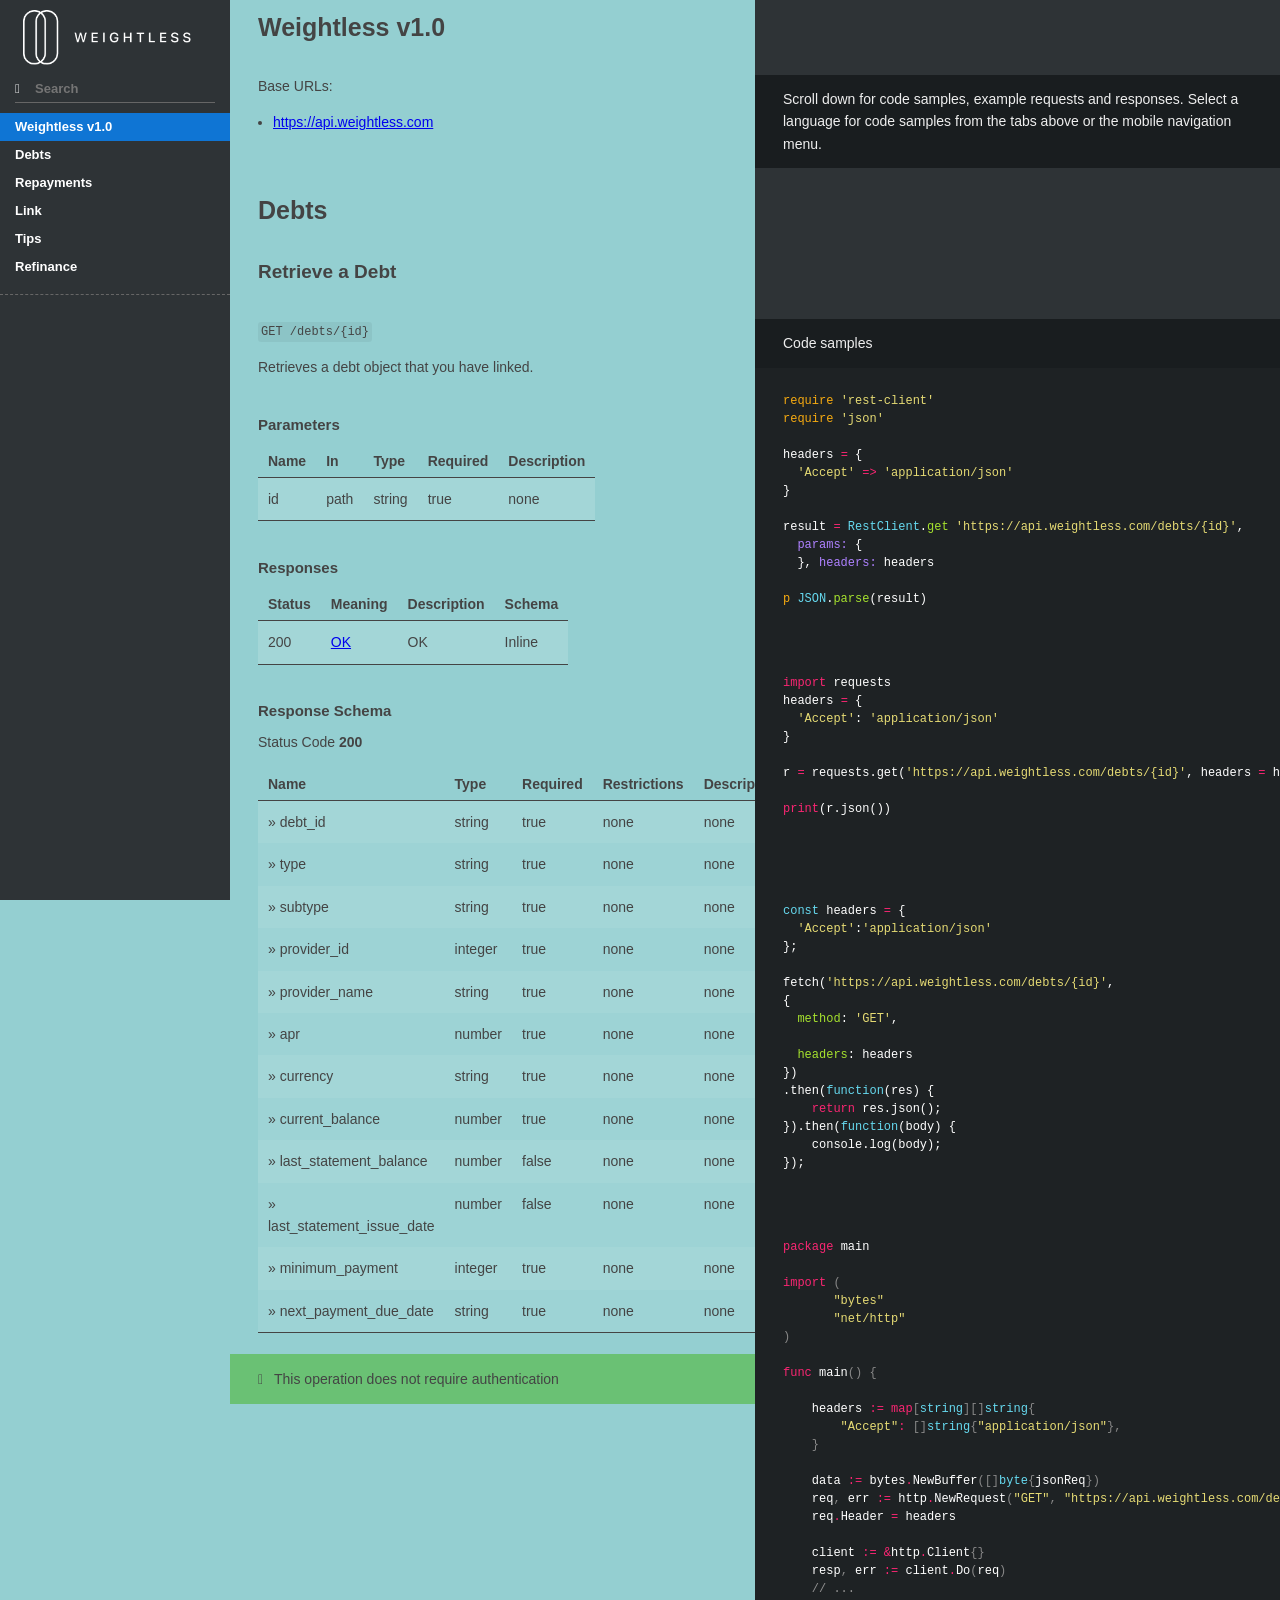
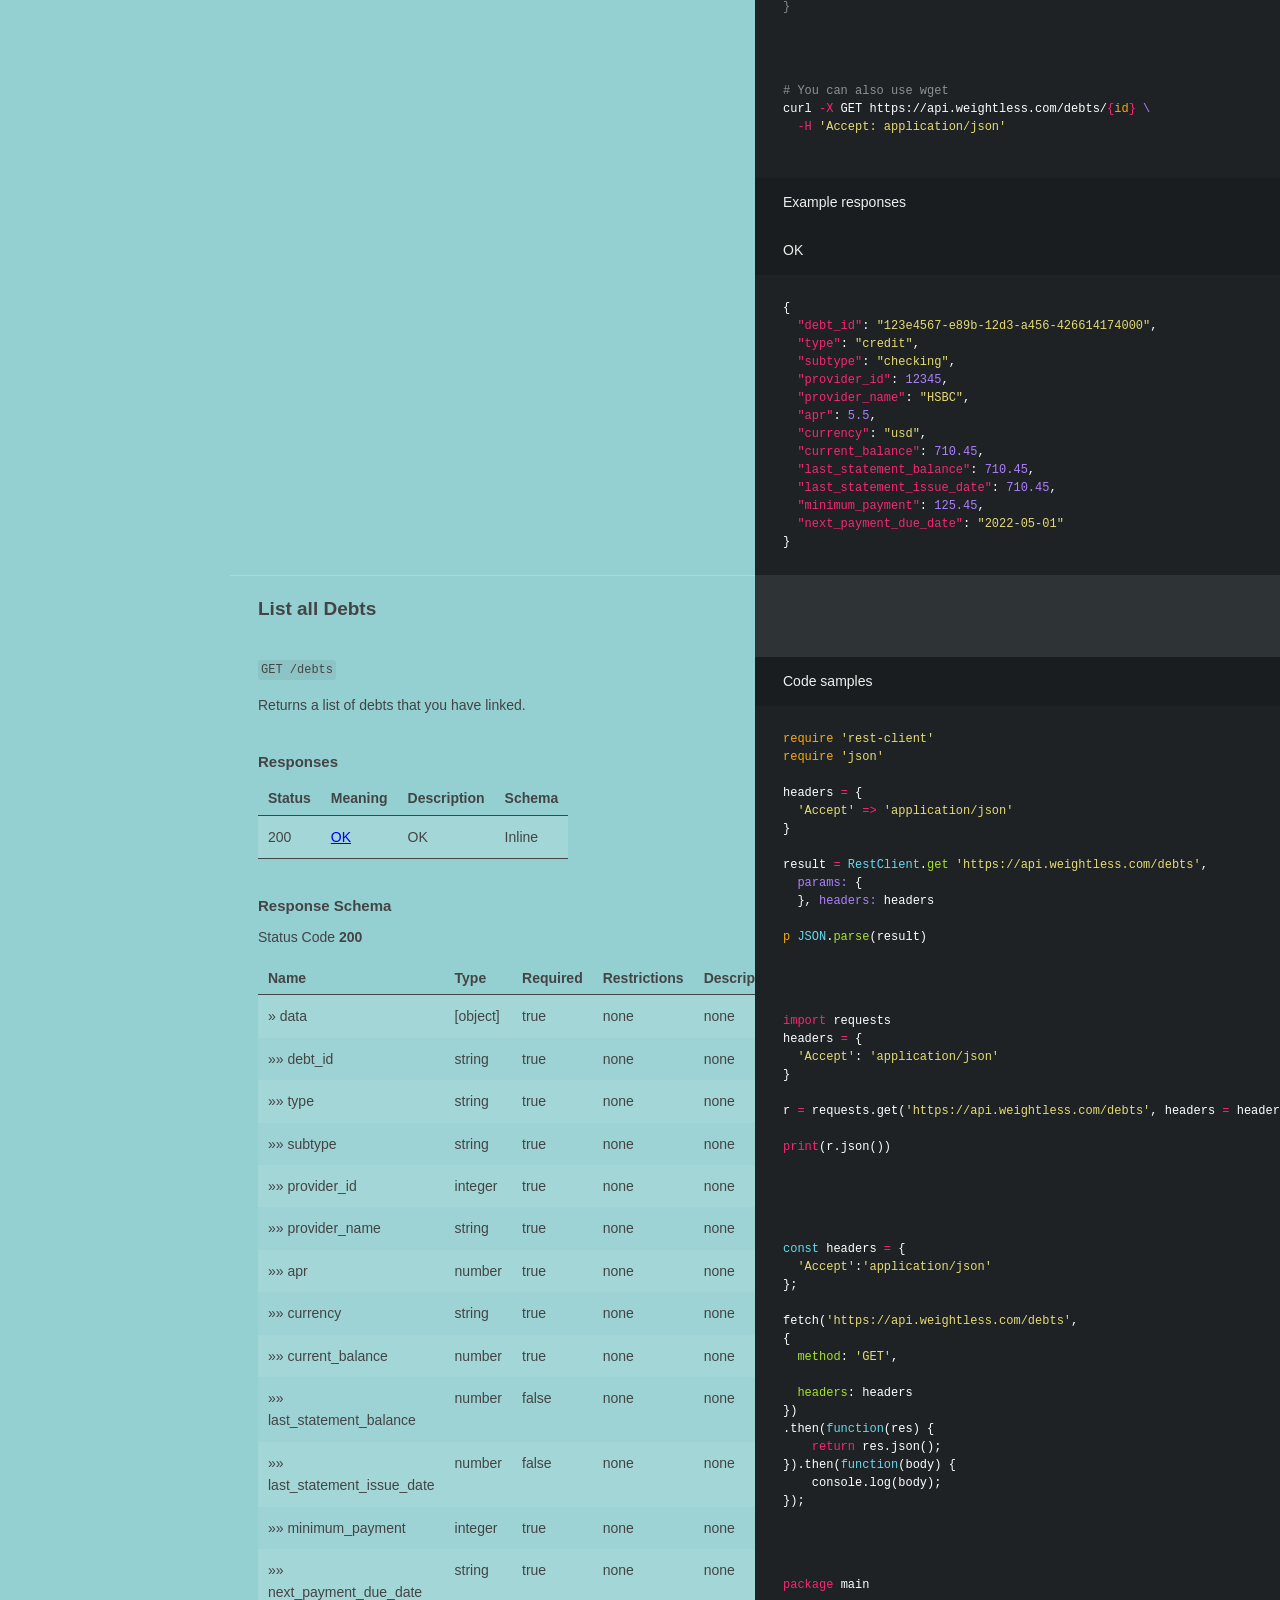
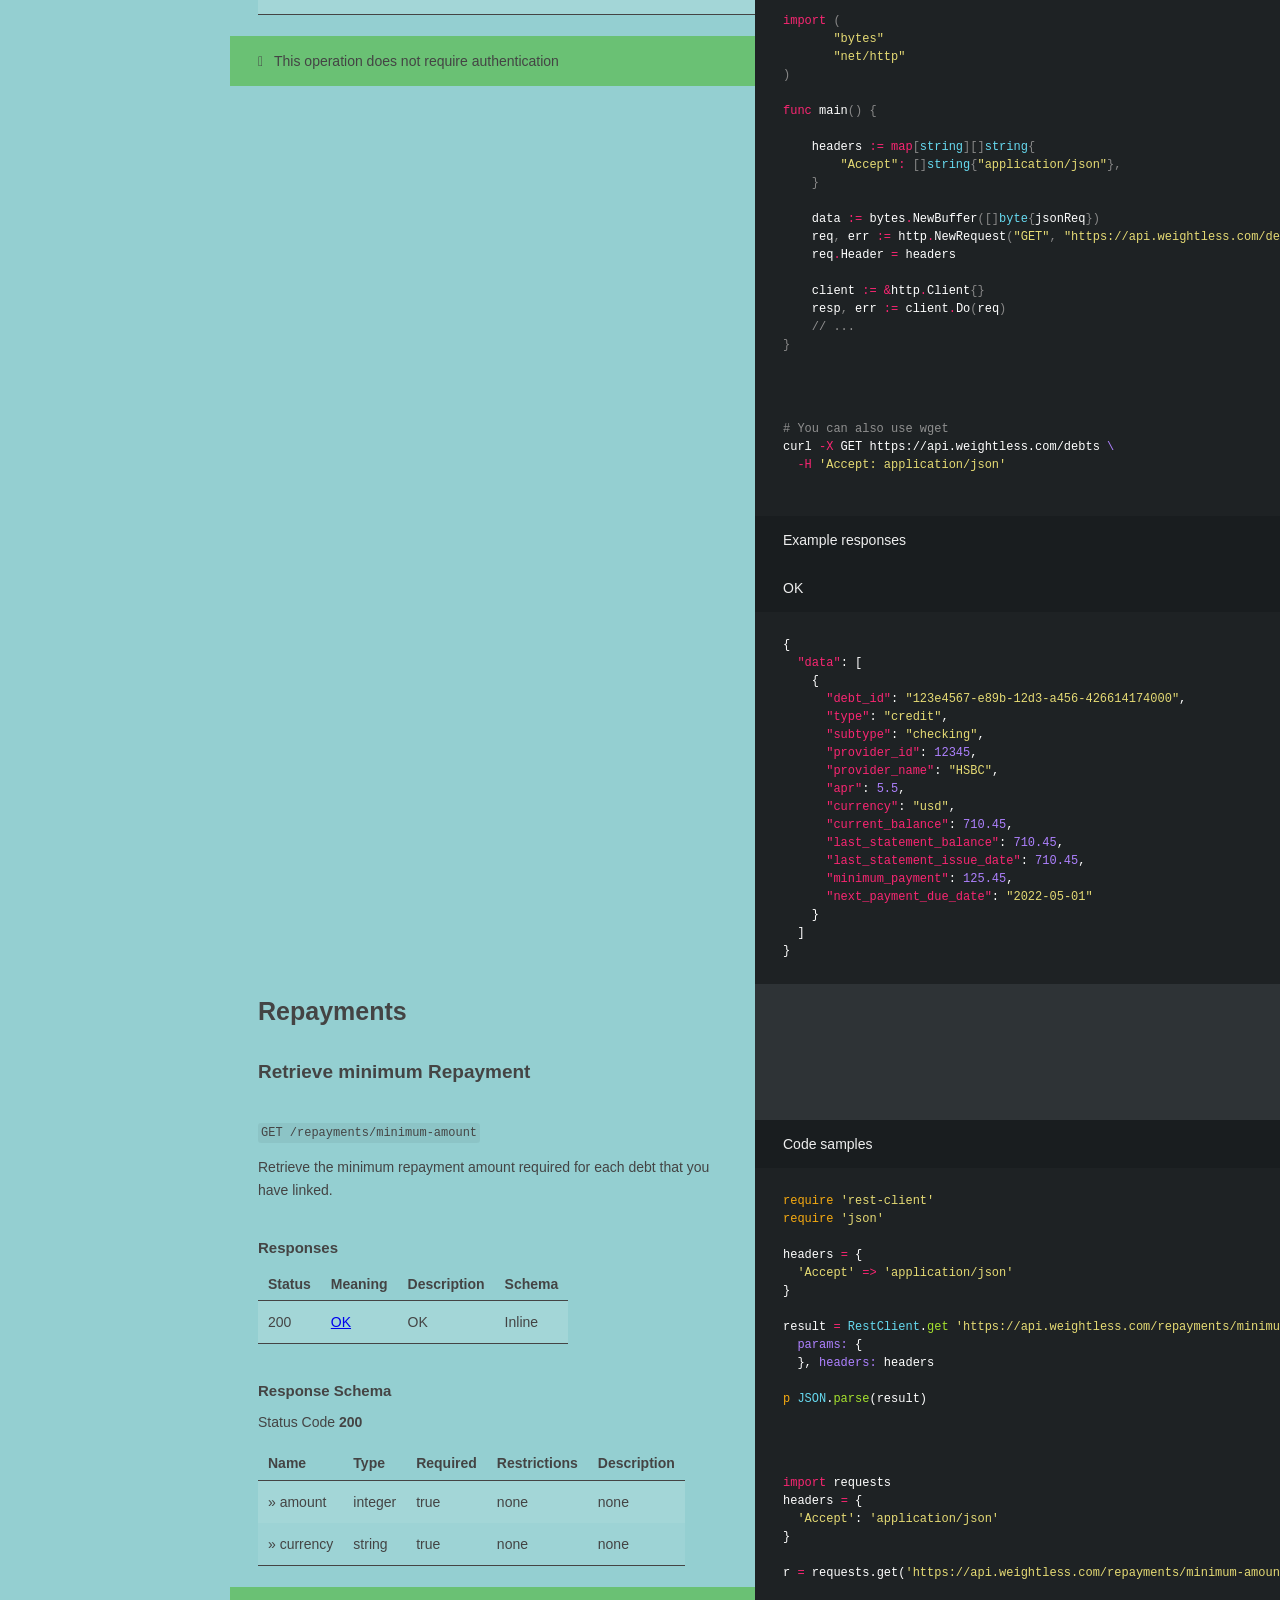
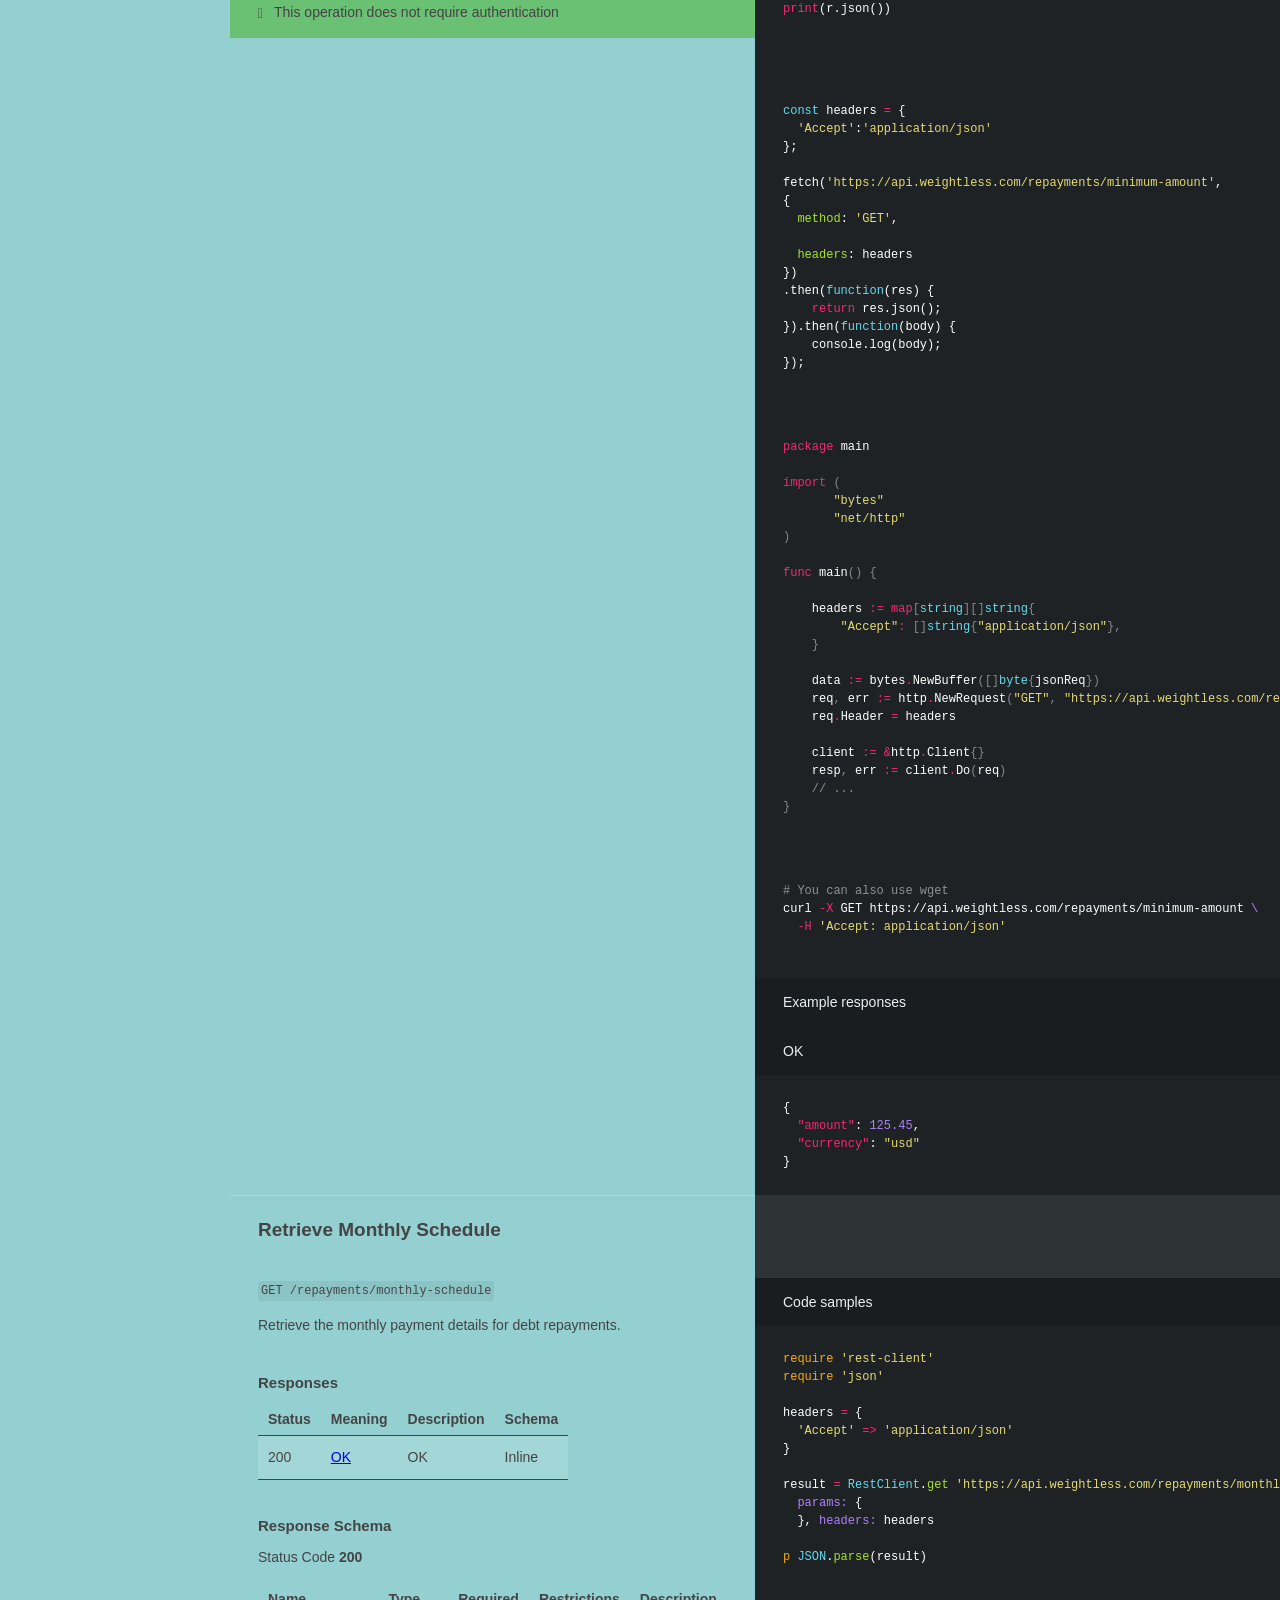
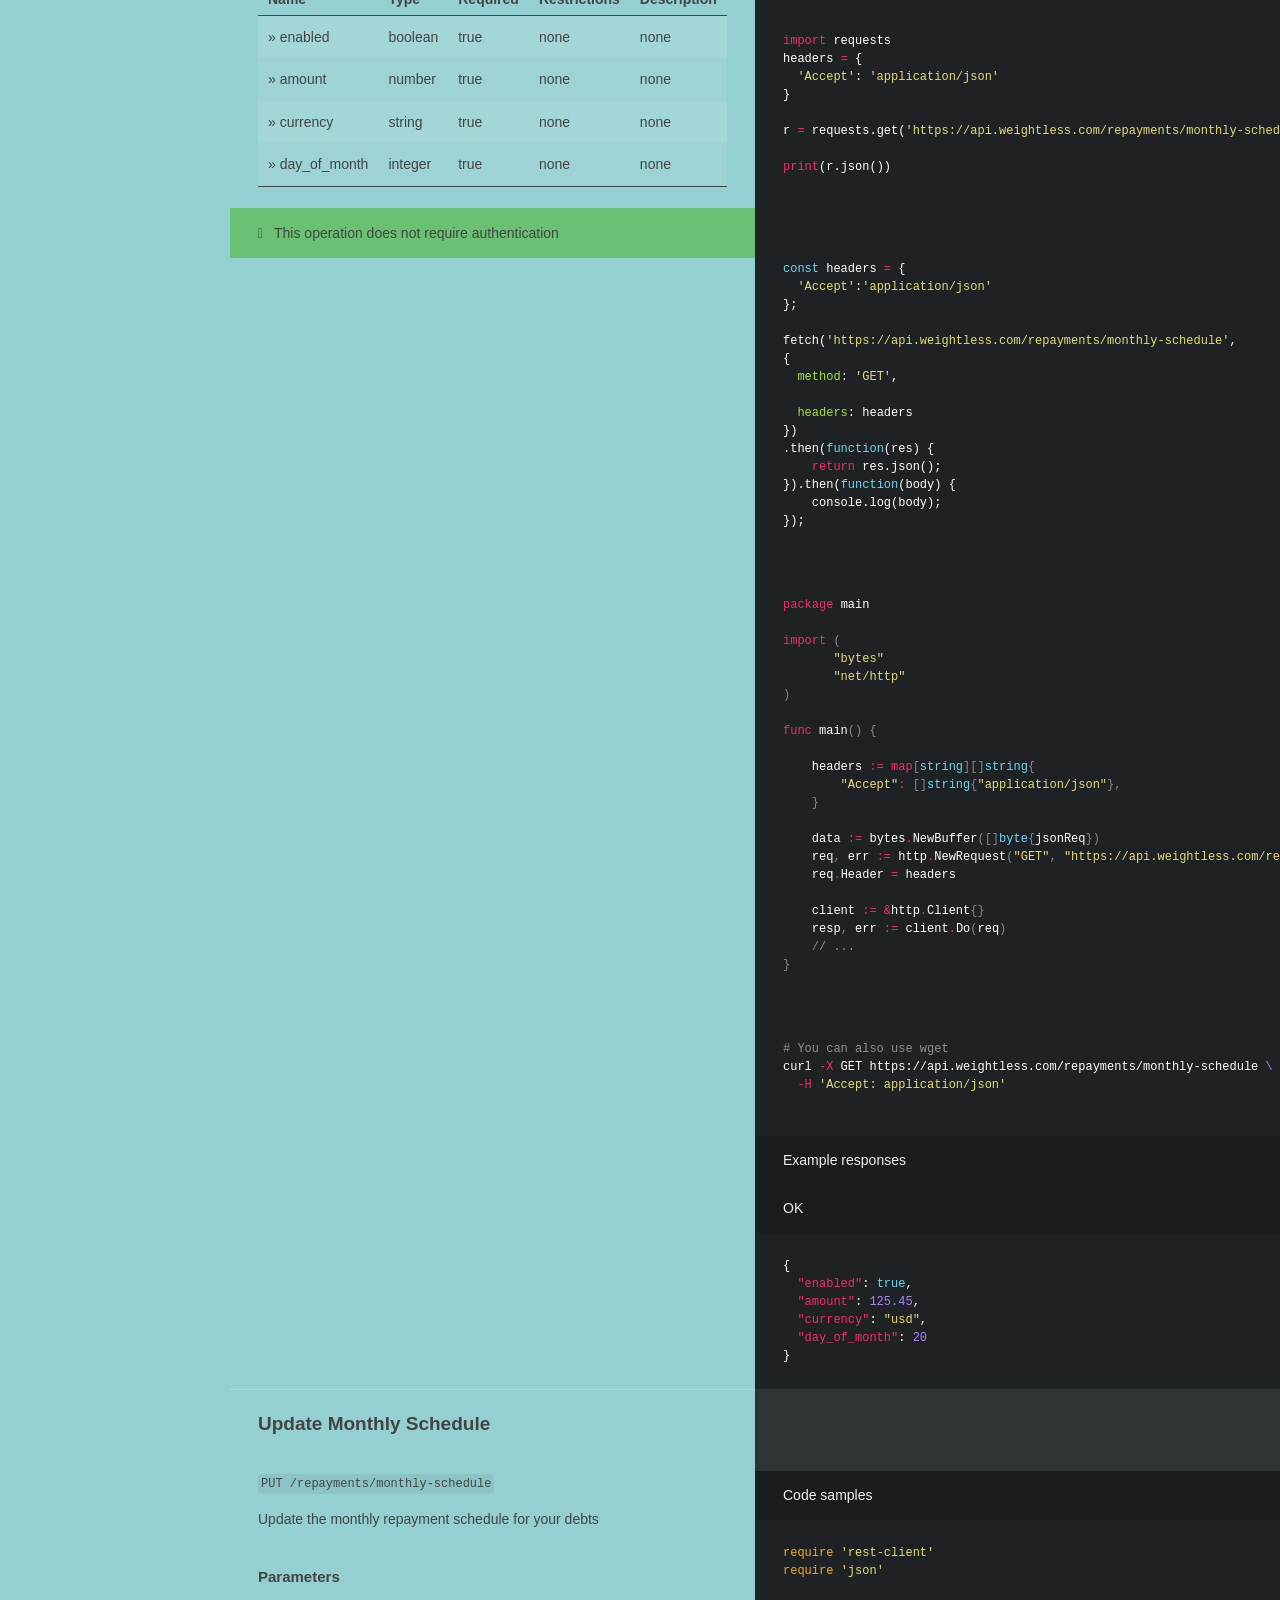
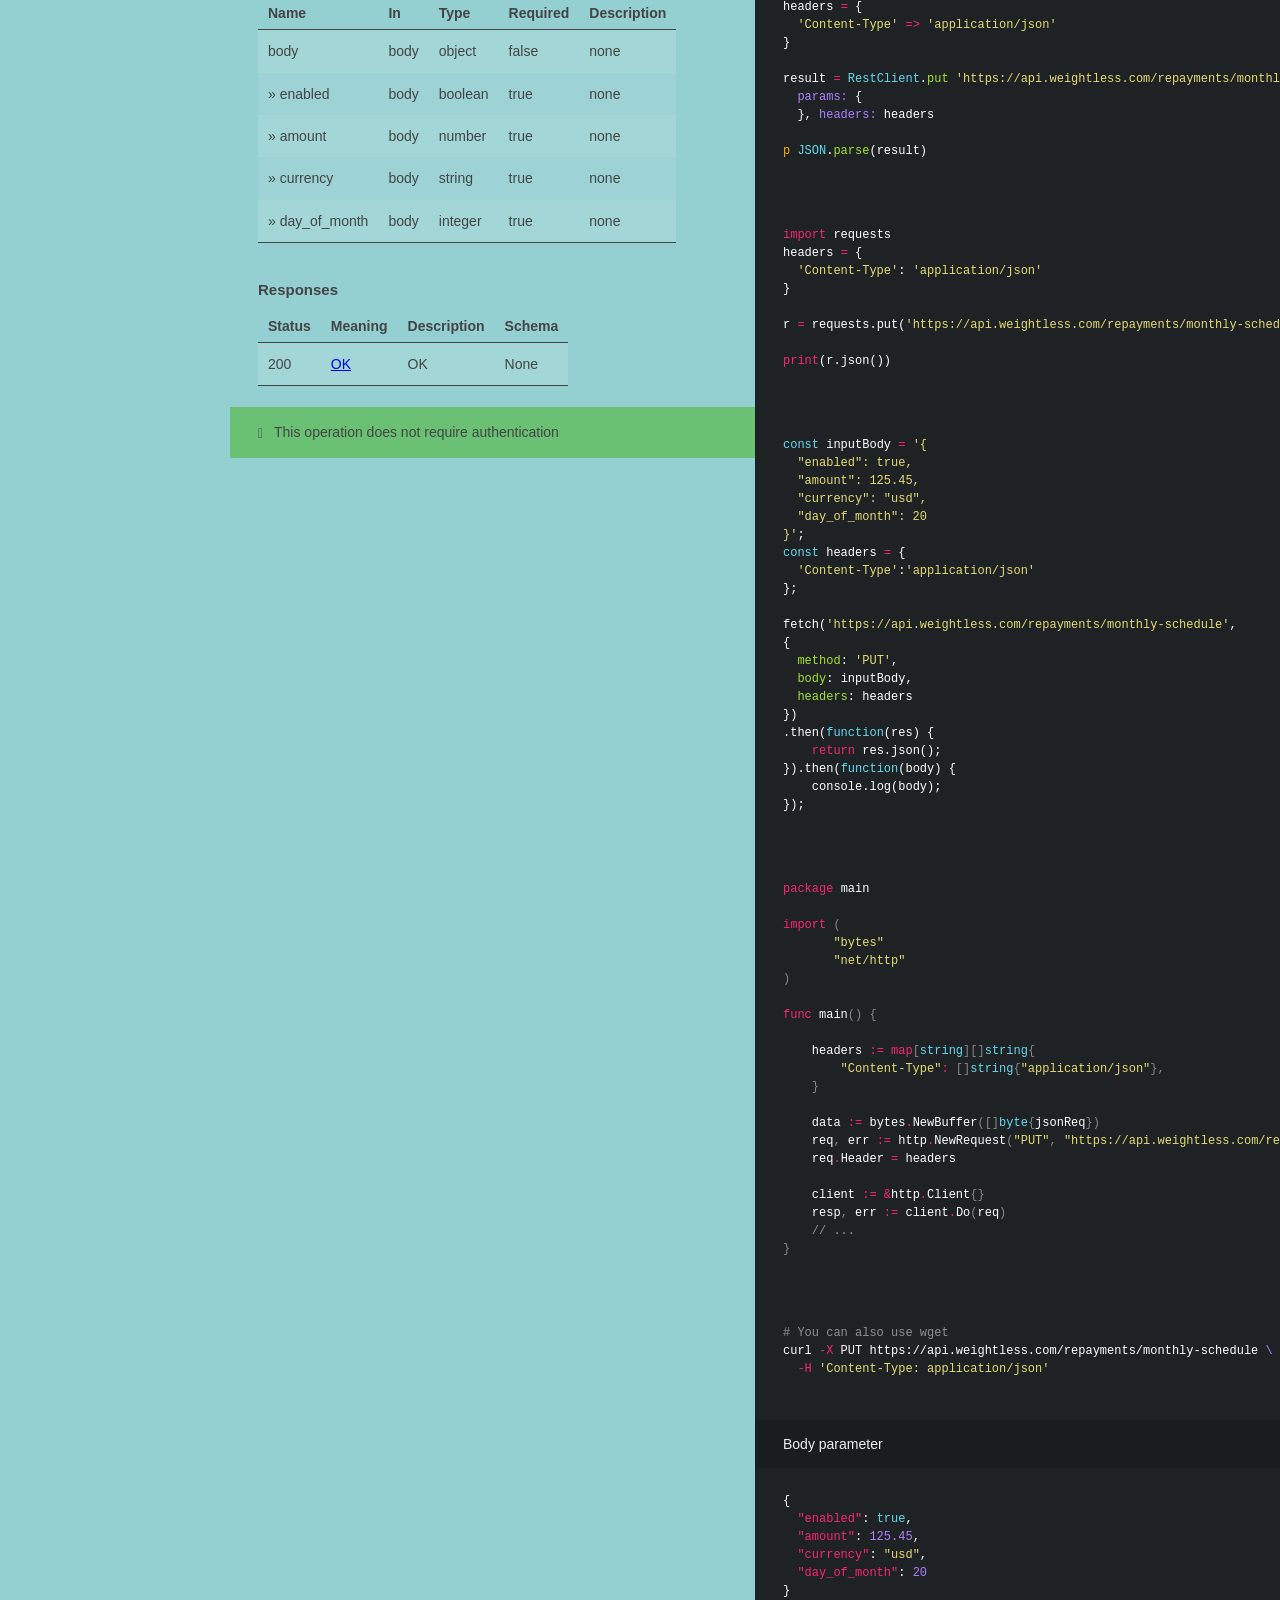
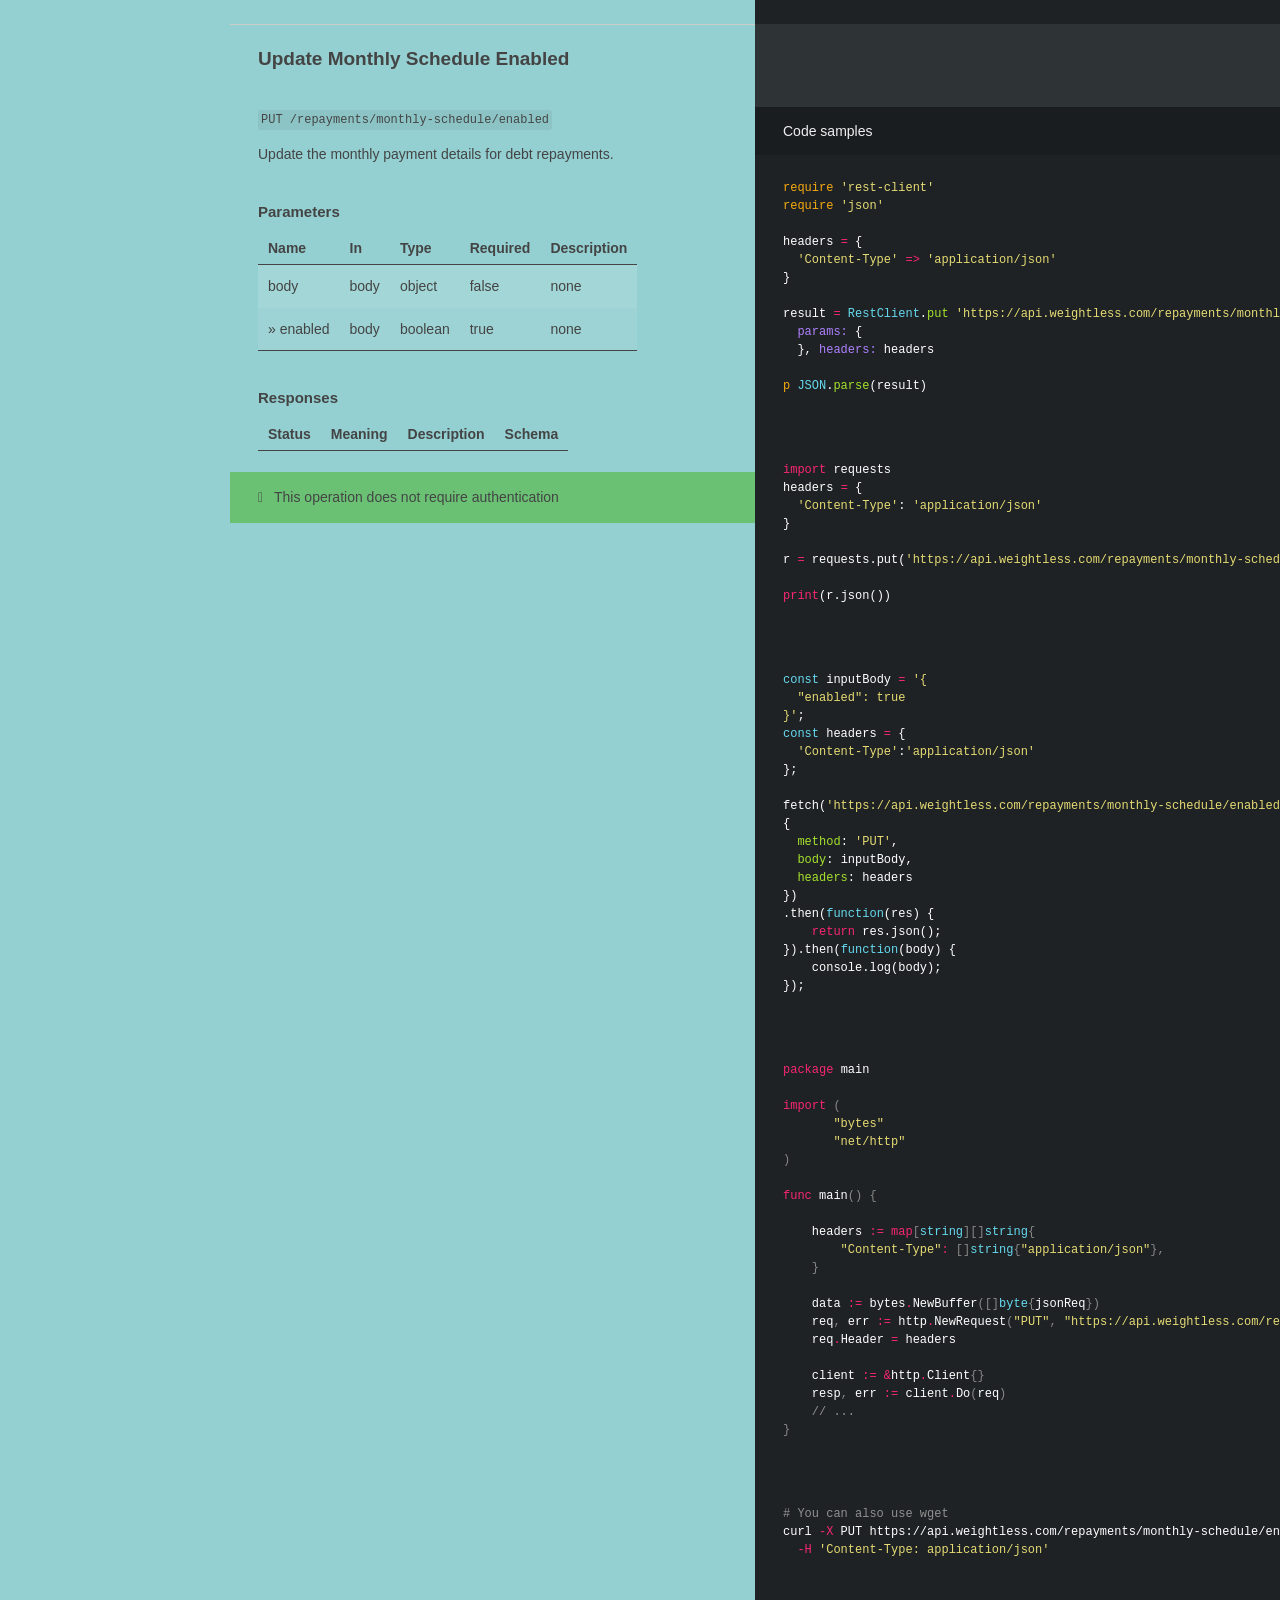
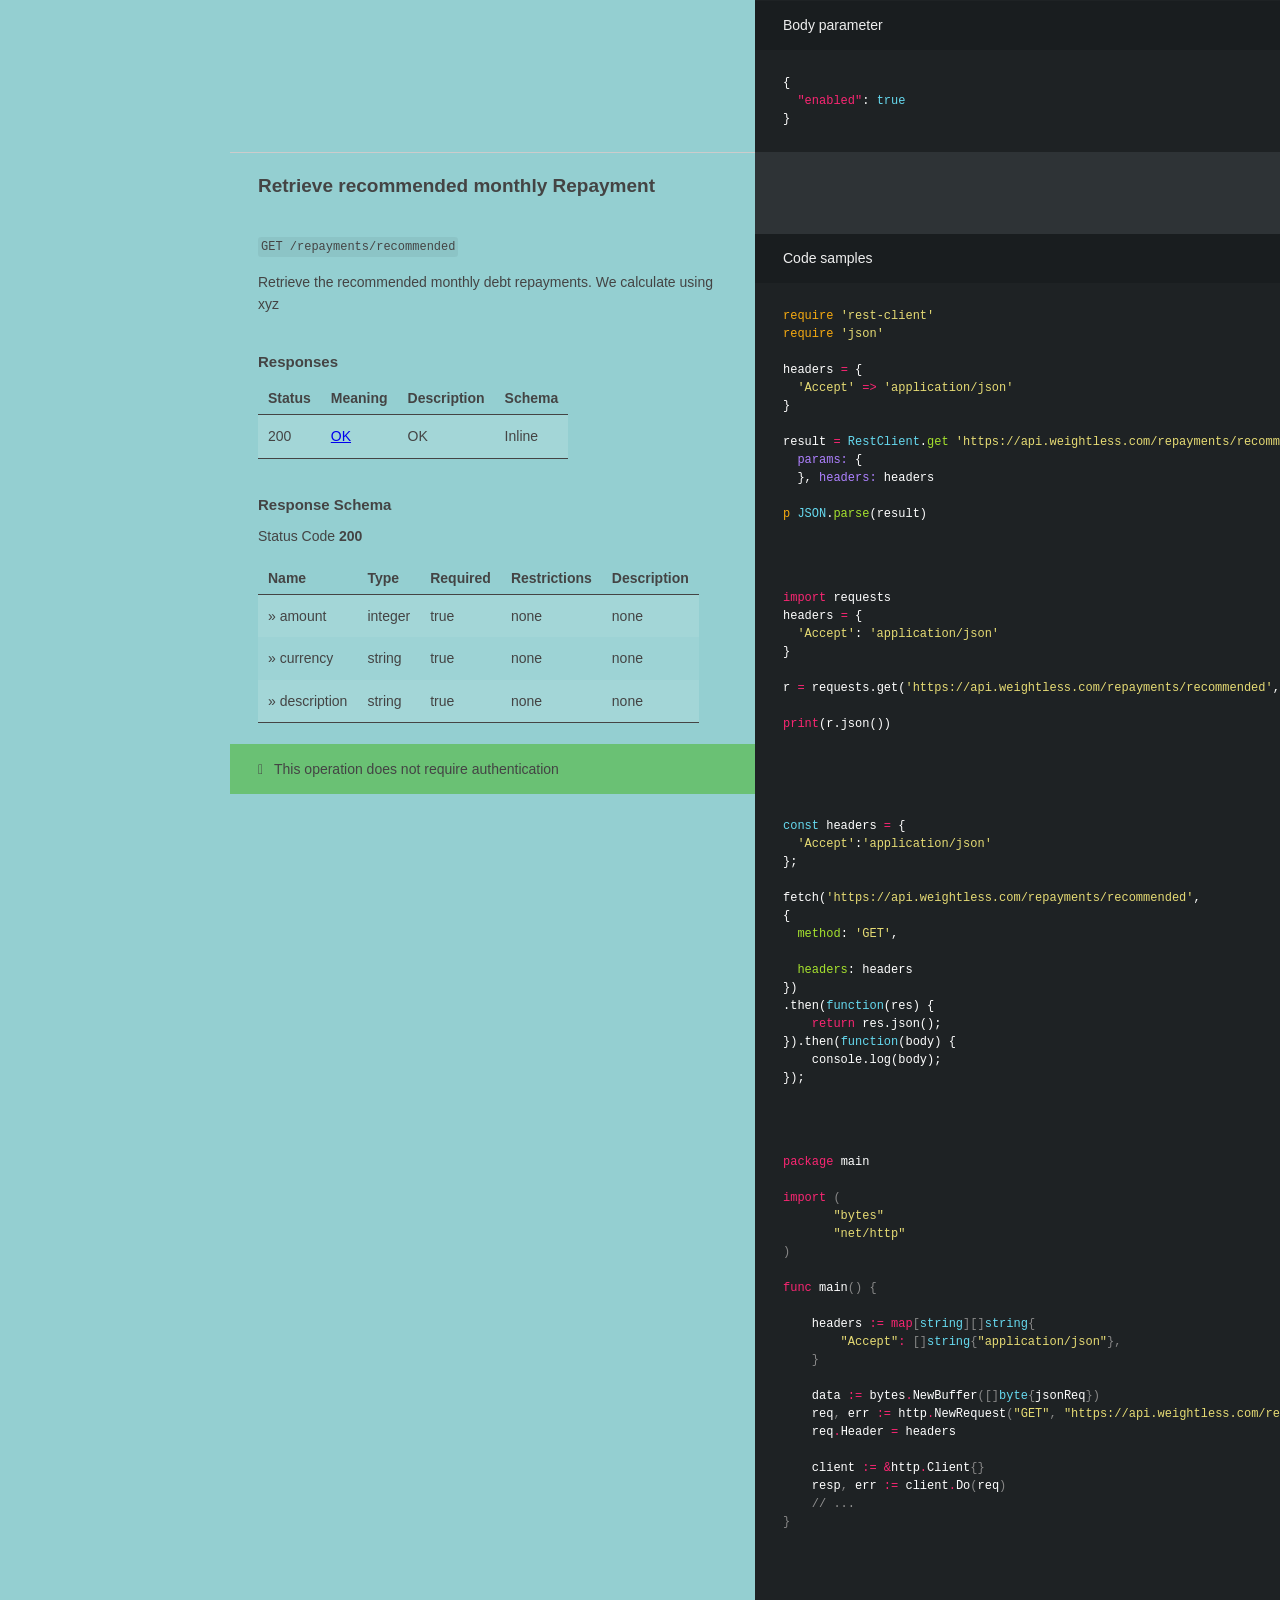
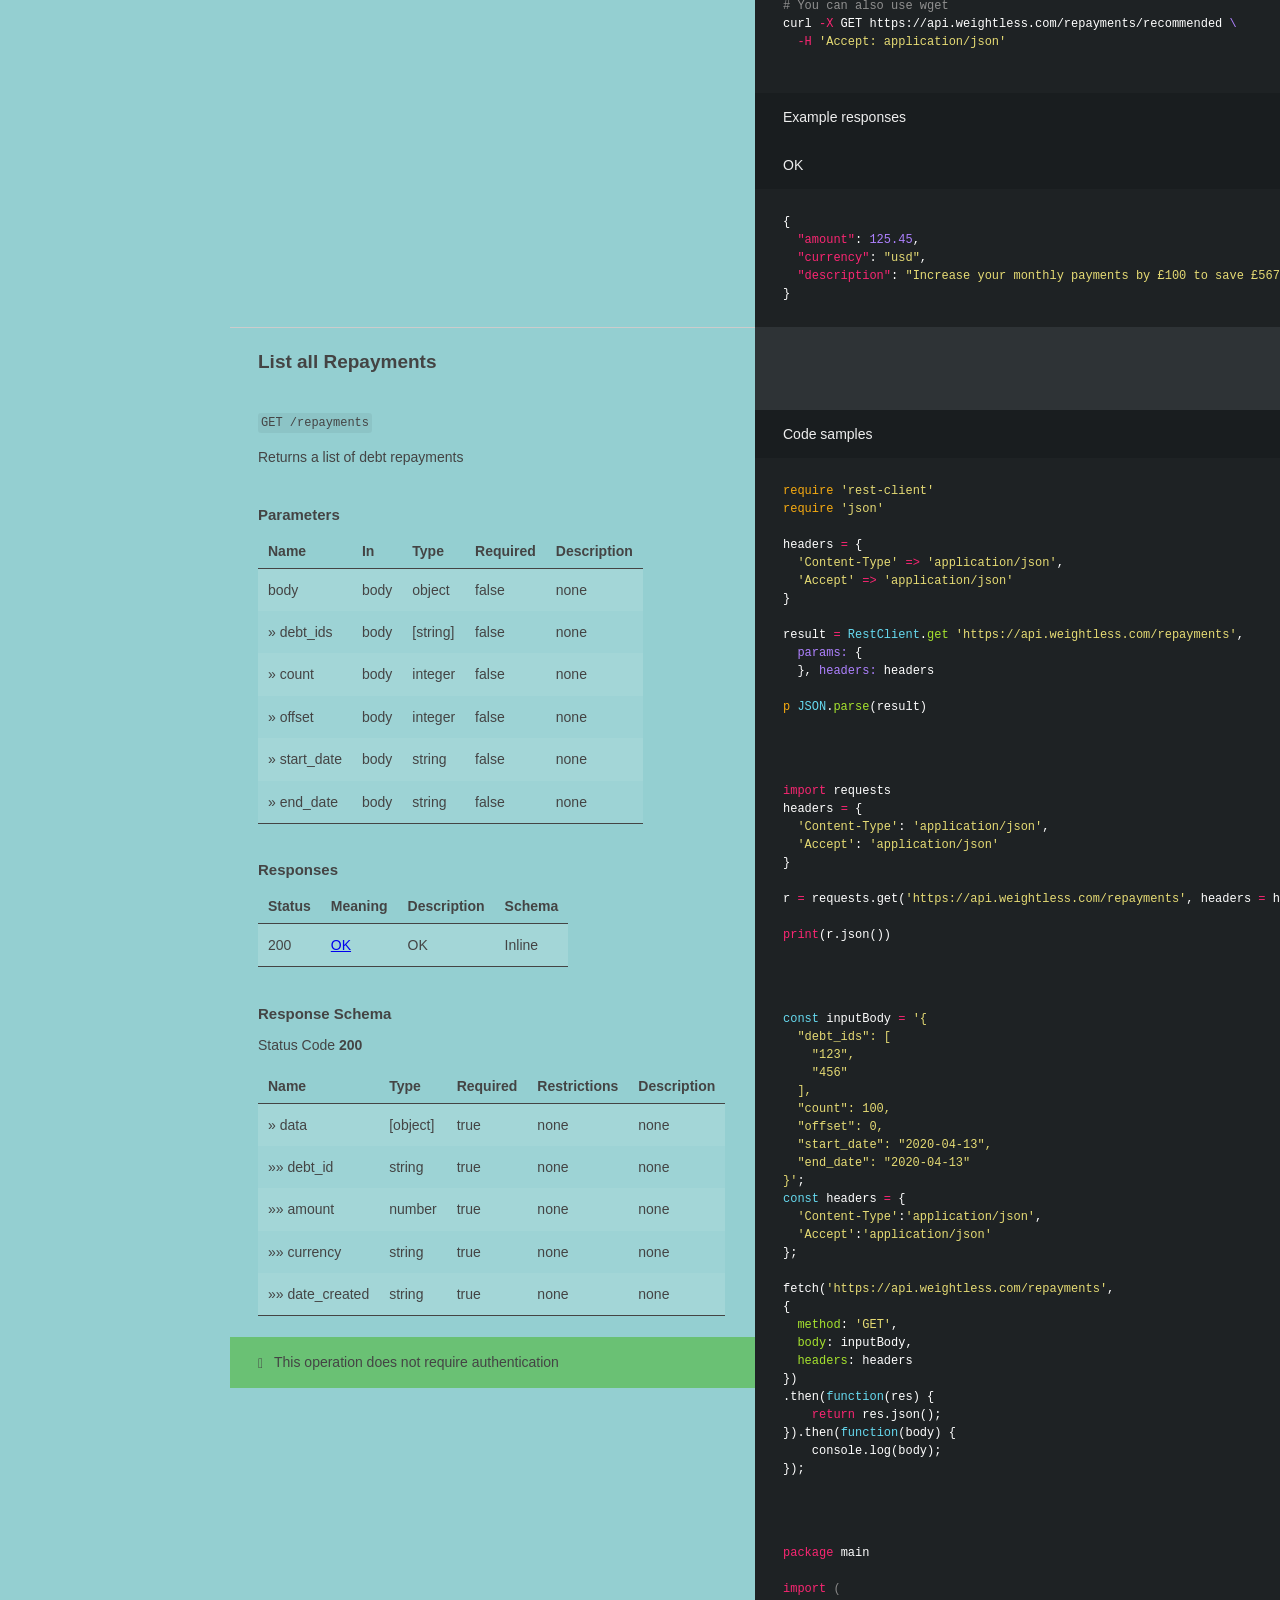
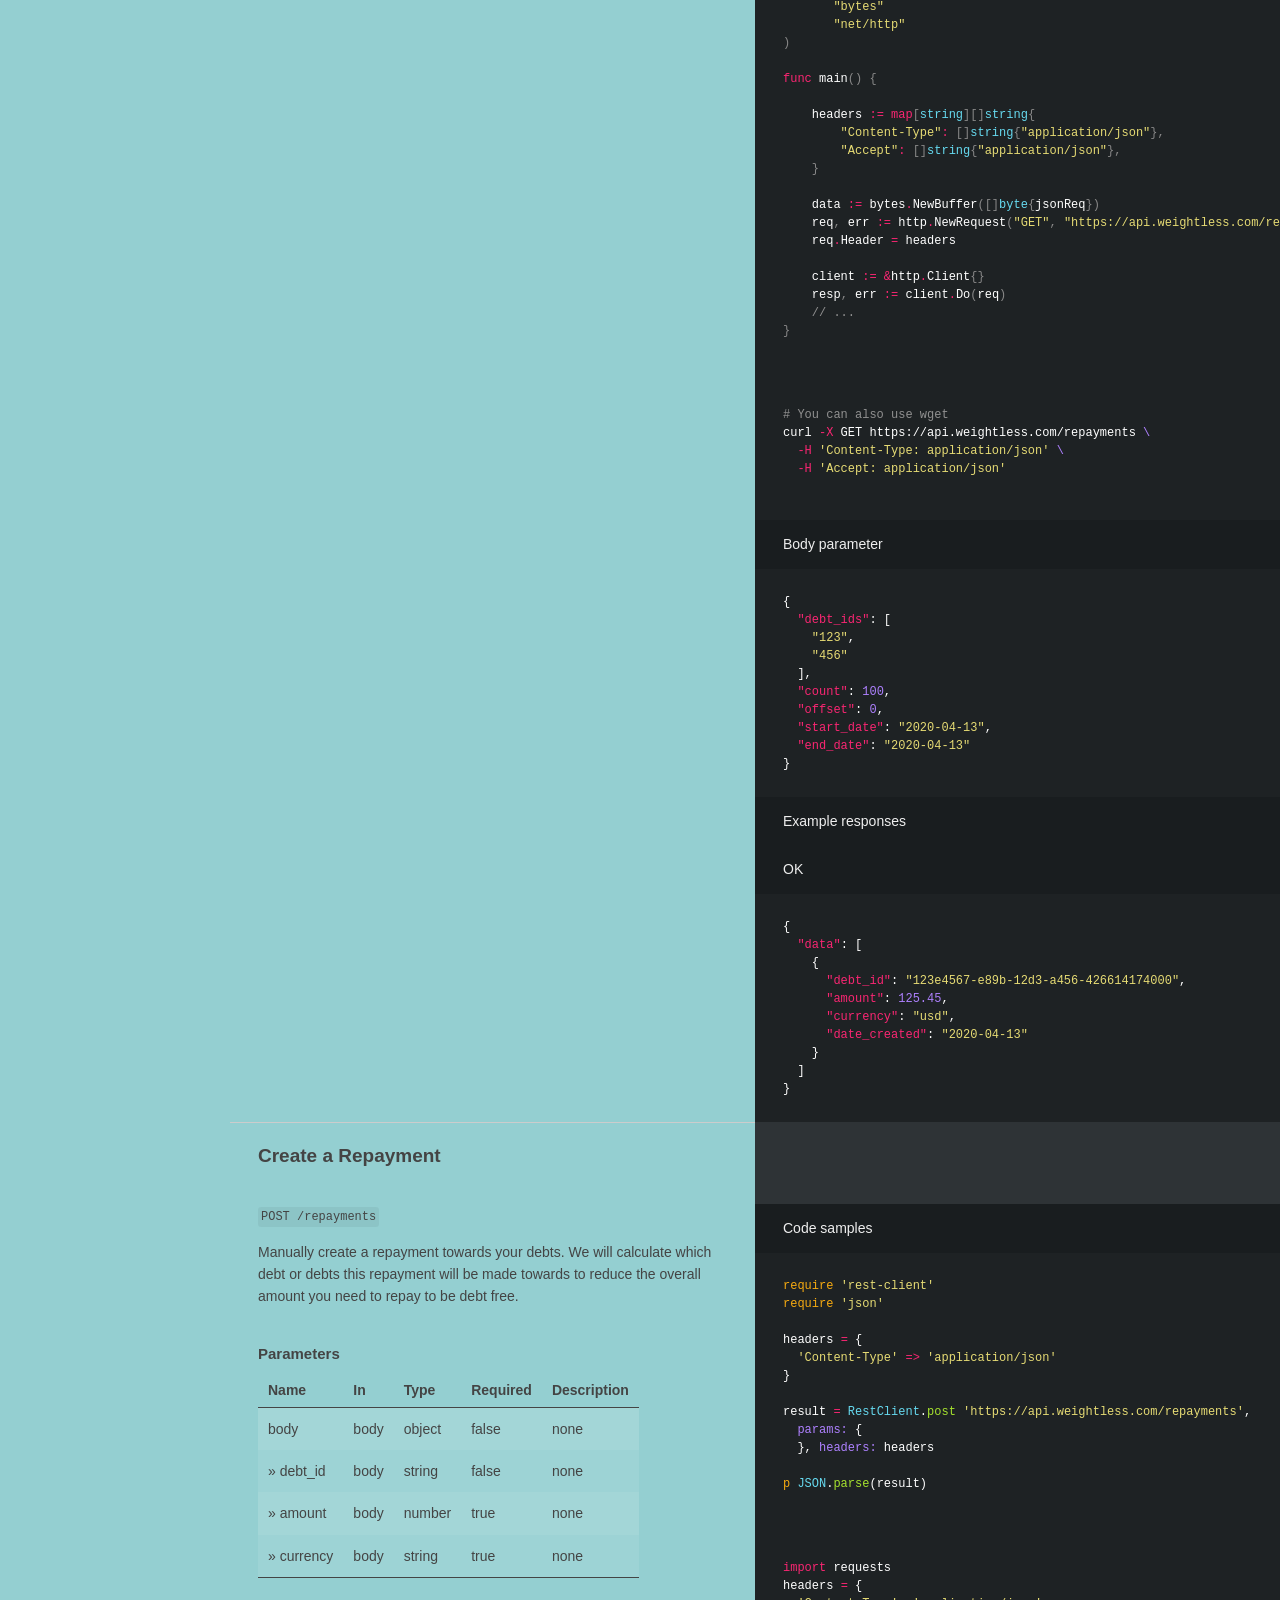
==== 010722-index.html @ c2d5aa31 "publish: upddated readme generated from commit 537467da98e6782b511394accb7ef514553327f5" ====
<!doctype html>
<html>
  <head>
    <meta charset="utf-8">
    <meta content="IE=edge,chrome=1" http-equiv="X-UA-Compatible">
    <meta name="viewport" content="width=device-width, initial-scale=1, maximum-scale=1">
    <title>Weightless v1.0</title>

    <style media="screen">
      .highlight table td { padding: 5px; }
.highlight table pre { margin: 0; }
.highlight .gh {
  color: #999999;
}
.highlight .sr {
  color: #f6aa11;
}
.highlight .go {
  color: #888888;
}
.highlight .gp {
  color: #555555;
}
.highlight .gs {
}
.highlight .gu {
  color: #aaaaaa;
}
.highlight .nb {
  color: #f6aa11;
}
.highlight .cm {
  color: #75715e;
}
.highlight .cp {
  color: #75715e;
}
.highlight .c1 {
  color: #75715e;
}
.highlight .cs {
  color: #75715e;
}
.highlight .c, .highlight .ch, .highlight .cd, .highlight .cpf {
  color: #75715e;
}
.highlight .err {
  color: #960050;
}
.highlight .gr {
  color: #960050;
}
.highlight .gt {
  color: #960050;
}
.highlight .gd {
  color: #49483e;
}
.highlight .gi {
  color: #49483e;
}
.highlight .ge {
  color: #49483e;
}
.highlight .kc {
  color: #66d9ef;
}
.highlight .kd {
  color: #66d9ef;
}
.highlight .kr {
  color: #66d9ef;
}
.highlight .no {
  color: #66d9ef;
}
.highlight .kt {
  color: #66d9ef;
}
.highlight .mf {
  color: #ae81ff;
}
.highlight .mh {
  color: #ae81ff;
}
.highlight .il {
  color: #ae81ff;
}
.highlight .mi {
  color: #ae81ff;
}
.highlight .mo {
  color: #ae81ff;
}
.highlight .m, .highlight .mb, .highlight .mx {
  color: #ae81ff;
}
.highlight .sc {
  color: #ae81ff;
}
.highlight .se {
  color: #ae81ff;
}
.highlight .ss {
  color: #ae81ff;
}
.highlight .sd {
  color: #e6db74;
}
.highlight .s2 {
  color: #e6db74;
}
.highlight .sb {
  color: #e6db74;
}
.highlight .sh {
  color: #e6db74;
}
.highlight .si {
  color: #e6db74;
}
.highlight .sx {
  color: #e6db74;
}
.highlight .s1 {
  color: #e6db74;
}
.highlight .s, .highlight .sa, .highlight .dl {
  color: #e6db74;
}
.highlight .na {
  color: #a6e22e;
}
.highlight .nc {
  color: #a6e22e;
}
.highlight .nd {
  color: #a6e22e;
}
.highlight .ne {
  color: #a6e22e;
}
.highlight .nf, .highlight .fm {
  color: #a6e22e;
}
.highlight .vc {
  color: #ffffff;
}
.highlight .nn {
  color: #ffffff;
}
.highlight .ni {
  color: #ffffff;
}
.highlight .bp {
  color: #ffffff;
}
.highlight .vg {
  color: #ffffff;
}
.highlight .vi {
  color: #ffffff;
}
.highlight .nv, .highlight .vm {
  color: #ffffff;
}
.highlight .w {
  color: #ffffff;
}
.highlight {
  color: #ffffff;
}
.highlight .n, .highlight .py, .highlight .nx {
  color: #ffffff;
}
.highlight .nl {
  color: #f92672;
}
.highlight .ow {
  color: #f92672;
}
.highlight .nt {
  color: #f92672;
}
.highlight .k, .highlight .kv {
  color: #f92672;
}
.highlight .kn {
  color: #f92672;
}
.highlight .kp {
  color: #f92672;
}
.highlight .o {
  color: #f92672;
}
    </style>
    <style media="print">
      * {
        -webkit-transition:none!important;
        transition:none!important;
      }
      .highlight table td { padding: 5px; }
.highlight table pre { margin: 0; }
.highlight, .highlight .w {
  color: #586e75;
}
.highlight .err {
  color: #002b36;
  background-color: #dc322f;
}
.highlight .c, .highlight .ch, .highlight .cd, .highlight .cm, .highlight .cpf, .highlight .c1, .highlight .cs {
  color: #657b83;
}
.highlight .cp {
  color: #b58900;
}
.highlight .nt {
  color: #b58900;
}
.highlight .o, .highlight .ow {
  color: #93a1a1;
}
.highlight .p, .highlight .pi {
  color: #93a1a1;
}
.highlight .gi {
  color: #859900;
}
.highlight .gd {
  color: #dc322f;
}
.highlight .gh {
  color: #268bd2;
  background-color: #002b36;
  font-weight: bold;
}
.highlight .k, .highlight .kn, .highlight .kp, .highlight .kr, .highlight .kv {
  color: #6c71c4;
}
.highlight .kc {
  color: #cb4b16;
}
.highlight .kt {
  color: #cb4b16;
}
.highlight .kd {
  color: #cb4b16;
}
.highlight .s, .highlight .sb, .highlight .sc, .highlight .dl, .highlight .sd, .highlight .s2, .highlight .sh, .highlight .sx, .highlight .s1 {
  color: #859900;
}
.highlight .sa {
  color: #6c71c4;
}
.highlight .sr {
  color: #2aa198;
}
.highlight .si {
  color: #d33682;
}
.highlight .se {
  color: #d33682;
}
.highlight .nn {
  color: #b58900;
}
.highlight .nc {
  color: #b58900;
}
.highlight .no {
  color: #b58900;
}
.highlight .na {
  color: #268bd2;
}
.highlight .m, .highlight .mb, .highlight .mf, .highlight .mh, .highlight .mi, .highlight .il, .highlight .mo, .highlight .mx {
  color: #859900;
}
.highlight .ss {
  color: #859900;
}
    </style>
    <link href="stylesheets/screen-60b3db76.css" rel="stylesheet" media="screen" />
    <link href="stylesheets/print-6bd6da58.css" rel="stylesheet" media="print" />
      <script src="javascripts/all-b12a2749.js"></script>

  </head>

  <body class="x010722-index" data-languages="[]">
    <a href="#" id="nav-button">
      <span>
        NAV
        <img src="images/navbar-cad8cdcb.png" alt="" />
      </span>
    </a>
    <div class="toc-wrapper">
      <img src="images/logo-a65ea807.png" class="logo" alt="" />
        <div class="search">
          <input type="text" class="search" id="input-search" placeholder="Search">
        </div>
        <ul class="search-results"></ul>
      <ul id="toc" class="toc-list-h1">
          <li>
            <a href="#weightless" class="toc-h1 toc-link" data-title="Weightless v1.0">Weightless v1.0</a>
          </li>
          <li>
            <a href="#weightless-debts" class="toc-h1 toc-link" data-title="Debts">Debts</a>
              <ul class="toc-list-h2">
                  <li>
                    <a href="#retrieve-a-debt" class="toc-h2 toc-link" data-title="Retrieve a Debt">Retrieve a Debt</a>
                  </li>
                  <li>
                    <a href="#list-all-debts" class="toc-h2 toc-link" data-title="List all Debts">List all Debts</a>
                  </li>
              </ul>
          </li>
          <li>
            <a href="#weightless-repayments" class="toc-h1 toc-link" data-title="Repayments">Repayments</a>
              <ul class="toc-list-h2">
                  <li>
                    <a href="#retrieve-minimum-repayment" class="toc-h2 toc-link" data-title="Retrieve minimum Repayment">Retrieve minimum Repayment</a>
                  </li>
                  <li>
                    <a href="#retrieve-monthly-schedule" class="toc-h2 toc-link" data-title="Retrieve Monthly Schedule">Retrieve Monthly Schedule</a>
                  </li>
                  <li>
                    <a href="#update-monthly-schedule" class="toc-h2 toc-link" data-title="Update Monthly Schedule">Update Monthly Schedule</a>
                  </li>
                  <li>
                    <a href="#update-monthly-schedule-enabled" class="toc-h2 toc-link" data-title="Update Monthly Schedule Enabled">Update Monthly Schedule Enabled</a>
                  </li>
                  <li>
                    <a href="#retrieve-recommended-monthly-repayment" class="toc-h2 toc-link" data-title="Retrieve recommended monthly Repayment">Retrieve recommended monthly Repayment</a>
                  </li>
                  <li>
                    <a href="#list-all-repayments" class="toc-h2 toc-link" data-title="List all Repayments">List all Repayments</a>
                  </li>
                  <li>
                    <a href="#create-a-repayment" class="toc-h2 toc-link" data-title="Create a Repayment">Create a Repayment</a>
                  </li>
                  <li>
                    <a href="#retrieve-time-to-be-debt-free" class="toc-h2 toc-link" data-title="Retrieve time to be debt free">Retrieve time to be debt free</a>
                  </li>
              </ul>
          </li>
          <li>
            <a href="#weightless-link" class="toc-h1 toc-link" data-title="Link">Link</a>
              <ul class="toc-list-h2">
                  <li>
                    <a href="#create-link-token" class="toc-h2 toc-link" data-title="Create Link Token">Create Link Token</a>
                  </li>
                  <li>
                    <a href="#save-link-public-token" class="toc-h2 toc-link" data-title="Save Link Public Token">Save Link Public Token</a>
                  </li>
              </ul>
          </li>
          <li>
            <a href="#weightless-tips" class="toc-h1 toc-link" data-title="Tips">Tips</a>
              <ul class="toc-list-h2">
                  <li>
                    <a href="#retrieve-tips" class="toc-h2 toc-link" data-title="Retrieve Tips">Retrieve Tips</a>
                  </li>
              </ul>
          </li>
          <li>
            <a href="#weightless-refinance" class="toc-h1 toc-link" data-title="Refinance">Refinance</a>
              <ul class="toc-list-h2">
                  <li>
                    <a href="#retrieve-refinance-estimate" class="toc-h2 toc-link" data-title="Retrieve refinance estimate">Retrieve refinance estimate</a>
                  </li>
              </ul>
          </li>
      </ul>
        <ul class="toc-footer">
        </ul>
    </div>
    <div class="page-wrapper">
      <div class="dark-box"></div>
      <div class="content">
        <!-- Generator: Widdershins v4.0.1 -->

<h1 id="weightless">Weightless v1.0</h1>

<blockquote>
<p>Scroll down for code samples, example requests and responses. Select a language for code samples from the tabs above or the mobile navigation menu.</p>
</blockquote>

<p>Base URLs:</p>

<ul>
<li><a href="https://api.weightless.com">https://api.weightless.com</a></li>
</ul>

<h1 id="weightless-debts">Debts</h1>
<h2 id='retrieve-a-debt'>Retrieve a Debt</h2>
<p><a id="opIdget-debts-by-id"></a></p>

<blockquote>
<p>Code samples</p>
</blockquote>
<div class="highlight"><pre class="highlight ruby tab-ruby"><code><span class="nb">require</span> <span class="s1">'rest-client'</span>
<span class="nb">require</span> <span class="s1">'json'</span>

<span class="n">headers</span> <span class="o">=</span> <span class="p">{</span>
  <span class="s1">'Accept'</span> <span class="o">=&gt;</span> <span class="s1">'application/json'</span>
<span class="p">}</span>

<span class="n">result</span> <span class="o">=</span> <span class="no">RestClient</span><span class="p">.</span><span class="nf">get</span> <span class="s1">'https://api.weightless.com/debts/{id}'</span><span class="p">,</span>
  <span class="ss">params: </span><span class="p">{</span>
  <span class="p">},</span> <span class="ss">headers: </span><span class="n">headers</span>

<span class="nb">p</span> <span class="no">JSON</span><span class="p">.</span><span class="nf">parse</span><span class="p">(</span><span class="n">result</span><span class="p">)</span>

</code></pre></div><div class="highlight"><pre class="highlight python tab-python"><code><span class="kn">import</span> <span class="nn">requests</span>
<span class="n">headers</span> <span class="o">=</span> <span class="p">{</span>
  <span class="s">'Accept'</span><span class="p">:</span> <span class="s">'application/json'</span>
<span class="p">}</span>

<span class="n">r</span> <span class="o">=</span> <span class="n">requests</span><span class="p">.</span><span class="n">get</span><span class="p">(</span><span class="s">'https://api.weightless.com/debts/{id}'</span><span class="p">,</span> <span class="n">headers</span> <span class="o">=</span> <span class="n">headers</span><span class="p">)</span>

<span class="k">print</span><span class="p">(</span><span class="n">r</span><span class="p">.</span><span class="n">json</span><span class="p">())</span>

</code></pre></div><div class="highlight"><pre class="highlight javascript tab-javascript"><code>
<span class="kd">const</span> <span class="nx">headers</span> <span class="o">=</span> <span class="p">{</span>
  <span class="dl">'</span><span class="s1">Accept</span><span class="dl">'</span><span class="p">:</span><span class="dl">'</span><span class="s1">application/json</span><span class="dl">'</span>
<span class="p">};</span>

<span class="nx">fetch</span><span class="p">(</span><span class="dl">'</span><span class="s1">https://api.weightless.com/debts/{id}</span><span class="dl">'</span><span class="p">,</span>
<span class="p">{</span>
  <span class="na">method</span><span class="p">:</span> <span class="dl">'</span><span class="s1">GET</span><span class="dl">'</span><span class="p">,</span>

  <span class="na">headers</span><span class="p">:</span> <span class="nx">headers</span>
<span class="p">})</span>
<span class="p">.</span><span class="nx">then</span><span class="p">(</span><span class="kd">function</span><span class="p">(</span><span class="nx">res</span><span class="p">)</span> <span class="p">{</span>
    <span class="k">return</span> <span class="nx">res</span><span class="p">.</span><span class="nx">json</span><span class="p">();</span>
<span class="p">}).</span><span class="nx">then</span><span class="p">(</span><span class="kd">function</span><span class="p">(</span><span class="nx">body</span><span class="p">)</span> <span class="p">{</span>
    <span class="nx">console</span><span class="p">.</span><span class="nx">log</span><span class="p">(</span><span class="nx">body</span><span class="p">);</span>
<span class="p">});</span>

</code></pre></div><div class="highlight"><pre class="highlight go tab-go"><code><span class="k">package</span> <span class="n">main</span>

<span class="k">import</span> <span class="p">(</span>
       <span class="s">"bytes"</span>
       <span class="s">"net/http"</span>
<span class="p">)</span>

<span class="k">func</span> <span class="n">main</span><span class="p">()</span> <span class="p">{</span>

    <span class="n">headers</span> <span class="o">:=</span> <span class="k">map</span><span class="p">[</span><span class="kt">string</span><span class="p">][]</span><span class="kt">string</span><span class="p">{</span>
        <span class="s">"Accept"</span><span class="o">:</span> <span class="p">[]</span><span class="kt">string</span><span class="p">{</span><span class="s">"application/json"</span><span class="p">},</span>
    <span class="p">}</span>

    <span class="n">data</span> <span class="o">:=</span> <span class="n">bytes</span><span class="o">.</span><span class="n">NewBuffer</span><span class="p">([]</span><span class="kt">byte</span><span class="p">{</span><span class="n">jsonReq</span><span class="p">})</span>
    <span class="n">req</span><span class="p">,</span> <span class="n">err</span> <span class="o">:=</span> <span class="n">http</span><span class="o">.</span><span class="n">NewRequest</span><span class="p">(</span><span class="s">"GET"</span><span class="p">,</span> <span class="s">"https://api.weightless.com/debts/{id}"</span><span class="p">,</span> <span class="n">data</span><span class="p">)</span>
    <span class="n">req</span><span class="o">.</span><span class="n">Header</span> <span class="o">=</span> <span class="n">headers</span>

    <span class="n">client</span> <span class="o">:=</span> <span class="o">&amp;</span><span class="n">http</span><span class="o">.</span><span class="n">Client</span><span class="p">{}</span>
    <span class="n">resp</span><span class="p">,</span> <span class="n">err</span> <span class="o">:=</span> <span class="n">client</span><span class="o">.</span><span class="n">Do</span><span class="p">(</span><span class="n">req</span><span class="p">)</span>
    <span class="c">// ...</span>
<span class="p">}</span>

</code></pre></div><div class="highlight"><pre class="highlight shell tab-shell"><code><span class="c"># You can also use wget</span>
curl <span class="nt">-X</span> GET https://api.weightless.com/debts/<span class="o">{</span><span class="nb">id</span><span class="o">}</span> <span class="se">\</span>
  <span class="nt">-H</span> <span class="s1">'Accept: application/json'</span>

</code></pre></div>
<p><code>GET /debts/{id}</code></p>

<p>Retrieves a debt object that you have linked.</p>

<h3 id="retrieve-a-debt-parameters">Parameters</h3>

<table><thead>
<tr>
<th>Name</th>
<th>In</th>
<th>Type</th>
<th>Required</th>
<th>Description</th>
</tr>
</thead><tbody>
<tr>
<td>id</td>
<td>path</td>
<td>string</td>
<td>true</td>
<td>none</td>
</tr>
</tbody></table>

<blockquote>
<p>Example responses</p>

<p>OK</p>
</blockquote>
<div class="highlight"><pre class="highlight json tab-json"><code><span class="p">{</span><span class="w">
  </span><span class="nl">"debt_id"</span><span class="p">:</span><span class="w"> </span><span class="s2">"123e4567-e89b-12d3-a456-426614174000"</span><span class="p">,</span><span class="w">
  </span><span class="nl">"type"</span><span class="p">:</span><span class="w"> </span><span class="s2">"credit"</span><span class="p">,</span><span class="w">
  </span><span class="nl">"subtype"</span><span class="p">:</span><span class="w"> </span><span class="s2">"checking"</span><span class="p">,</span><span class="w">
  </span><span class="nl">"provider_id"</span><span class="p">:</span><span class="w"> </span><span class="mi">12345</span><span class="p">,</span><span class="w">
  </span><span class="nl">"provider_name"</span><span class="p">:</span><span class="w"> </span><span class="s2">"HSBC"</span><span class="p">,</span><span class="w">
  </span><span class="nl">"apr"</span><span class="p">:</span><span class="w"> </span><span class="mf">5.5</span><span class="p">,</span><span class="w">
  </span><span class="nl">"currency"</span><span class="p">:</span><span class="w"> </span><span class="s2">"usd"</span><span class="p">,</span><span class="w">
  </span><span class="nl">"current_balance"</span><span class="p">:</span><span class="w"> </span><span class="mf">710.45</span><span class="p">,</span><span class="w">
  </span><span class="nl">"last_statement_balance"</span><span class="p">:</span><span class="w"> </span><span class="mf">710.45</span><span class="p">,</span><span class="w">
  </span><span class="nl">"last_statement_issue_date"</span><span class="p">:</span><span class="w"> </span><span class="mf">710.45</span><span class="p">,</span><span class="w">
  </span><span class="nl">"minimum_payment"</span><span class="p">:</span><span class="w"> </span><span class="mf">125.45</span><span class="p">,</span><span class="w">
  </span><span class="nl">"next_payment_due_date"</span><span class="p">:</span><span class="w"> </span><span class="s2">"2022-05-01"</span><span class="w">
</span><span class="p">}</span><span class="w">
</span></code></pre></div>
<h3 id="retrieve-a-debt-responses">Responses</h3>

<table><thead>
<tr>
<th>Status</th>
<th>Meaning</th>
<th>Description</th>
<th>Schema</th>
</tr>
</thead><tbody>
<tr>
<td>200</td>
<td><a href="https://tools.ietf.org/html/rfc7231#section-6.3.1">OK</a></td>
<td>OK</td>
<td>Inline</td>
</tr>
</tbody></table>

<h3 id="retrieve-a-debt-responseschema">Response Schema</h3>

<p>Status Code <strong>200</strong></p>

<table><thead>
<tr>
<th>Name</th>
<th>Type</th>
<th>Required</th>
<th>Restrictions</th>
<th>Description</th>
</tr>
</thead><tbody>
<tr>
<td>» debt_id</td>
<td>string</td>
<td>true</td>
<td>none</td>
<td>none</td>
</tr>
<tr>
<td>» type</td>
<td>string</td>
<td>true</td>
<td>none</td>
<td>none</td>
</tr>
<tr>
<td>» subtype</td>
<td>string</td>
<td>true</td>
<td>none</td>
<td>none</td>
</tr>
<tr>
<td>» provider_id</td>
<td>integer</td>
<td>true</td>
<td>none</td>
<td>none</td>
</tr>
<tr>
<td>» provider_name</td>
<td>string</td>
<td>true</td>
<td>none</td>
<td>none</td>
</tr>
<tr>
<td>» apr</td>
<td>number</td>
<td>true</td>
<td>none</td>
<td>none</td>
</tr>
<tr>
<td>» currency</td>
<td>string</td>
<td>true</td>
<td>none</td>
<td>none</td>
</tr>
<tr>
<td>» current_balance</td>
<td>number</td>
<td>true</td>
<td>none</td>
<td>none</td>
</tr>
<tr>
<td>» last_statement_balance</td>
<td>number</td>
<td>false</td>
<td>none</td>
<td>none</td>
</tr>
<tr>
<td>» last_statement_issue_date</td>
<td>number</td>
<td>false</td>
<td>none</td>
<td>none</td>
</tr>
<tr>
<td>» minimum_payment</td>
<td>integer</td>
<td>true</td>
<td>none</td>
<td>none</td>
</tr>
<tr>
<td>» next_payment_due_date</td>
<td>string</td>
<td>true</td>
<td>none</td>
<td>none</td>
</tr>
</tbody></table>

<aside class="success">
This operation does not require authentication
</aside>
<h2 id='list-all-debts'>List all Debts</h2>
<p><a id="opIdget-debts"></a></p>

<blockquote>
<p>Code samples</p>
</blockquote>
<div class="highlight"><pre class="highlight ruby tab-ruby"><code><span class="nb">require</span> <span class="s1">'rest-client'</span>
<span class="nb">require</span> <span class="s1">'json'</span>

<span class="n">headers</span> <span class="o">=</span> <span class="p">{</span>
  <span class="s1">'Accept'</span> <span class="o">=&gt;</span> <span class="s1">'application/json'</span>
<span class="p">}</span>

<span class="n">result</span> <span class="o">=</span> <span class="no">RestClient</span><span class="p">.</span><span class="nf">get</span> <span class="s1">'https://api.weightless.com/debts'</span><span class="p">,</span>
  <span class="ss">params: </span><span class="p">{</span>
  <span class="p">},</span> <span class="ss">headers: </span><span class="n">headers</span>

<span class="nb">p</span> <span class="no">JSON</span><span class="p">.</span><span class="nf">parse</span><span class="p">(</span><span class="n">result</span><span class="p">)</span>

</code></pre></div><div class="highlight"><pre class="highlight python tab-python"><code><span class="kn">import</span> <span class="nn">requests</span>
<span class="n">headers</span> <span class="o">=</span> <span class="p">{</span>
  <span class="s">'Accept'</span><span class="p">:</span> <span class="s">'application/json'</span>
<span class="p">}</span>

<span class="n">r</span> <span class="o">=</span> <span class="n">requests</span><span class="p">.</span><span class="n">get</span><span class="p">(</span><span class="s">'https://api.weightless.com/debts'</span><span class="p">,</span> <span class="n">headers</span> <span class="o">=</span> <span class="n">headers</span><span class="p">)</span>

<span class="k">print</span><span class="p">(</span><span class="n">r</span><span class="p">.</span><span class="n">json</span><span class="p">())</span>

</code></pre></div><div class="highlight"><pre class="highlight javascript tab-javascript"><code>
<span class="kd">const</span> <span class="nx">headers</span> <span class="o">=</span> <span class="p">{</span>
  <span class="dl">'</span><span class="s1">Accept</span><span class="dl">'</span><span class="p">:</span><span class="dl">'</span><span class="s1">application/json</span><span class="dl">'</span>
<span class="p">};</span>

<span class="nx">fetch</span><span class="p">(</span><span class="dl">'</span><span class="s1">https://api.weightless.com/debts</span><span class="dl">'</span><span class="p">,</span>
<span class="p">{</span>
  <span class="na">method</span><span class="p">:</span> <span class="dl">'</span><span class="s1">GET</span><span class="dl">'</span><span class="p">,</span>

  <span class="na">headers</span><span class="p">:</span> <span class="nx">headers</span>
<span class="p">})</span>
<span class="p">.</span><span class="nx">then</span><span class="p">(</span><span class="kd">function</span><span class="p">(</span><span class="nx">res</span><span class="p">)</span> <span class="p">{</span>
    <span class="k">return</span> <span class="nx">res</span><span class="p">.</span><span class="nx">json</span><span class="p">();</span>
<span class="p">}).</span><span class="nx">then</span><span class="p">(</span><span class="kd">function</span><span class="p">(</span><span class="nx">body</span><span class="p">)</span> <span class="p">{</span>
    <span class="nx">console</span><span class="p">.</span><span class="nx">log</span><span class="p">(</span><span class="nx">body</span><span class="p">);</span>
<span class="p">});</span>

</code></pre></div><div class="highlight"><pre class="highlight go tab-go"><code><span class="k">package</span> <span class="n">main</span>

<span class="k">import</span> <span class="p">(</span>
       <span class="s">"bytes"</span>
       <span class="s">"net/http"</span>
<span class="p">)</span>

<span class="k">func</span> <span class="n">main</span><span class="p">()</span> <span class="p">{</span>

    <span class="n">headers</span> <span class="o">:=</span> <span class="k">map</span><span class="p">[</span><span class="kt">string</span><span class="p">][]</span><span class="kt">string</span><span class="p">{</span>
        <span class="s">"Accept"</span><span class="o">:</span> <span class="p">[]</span><span class="kt">string</span><span class="p">{</span><span class="s">"application/json"</span><span class="p">},</span>
    <span class="p">}</span>

    <span class="n">data</span> <span class="o">:=</span> <span class="n">bytes</span><span class="o">.</span><span class="n">NewBuffer</span><span class="p">([]</span><span class="kt">byte</span><span class="p">{</span><span class="n">jsonReq</span><span class="p">})</span>
    <span class="n">req</span><span class="p">,</span> <span class="n">err</span> <span class="o">:=</span> <span class="n">http</span><span class="o">.</span><span class="n">NewRequest</span><span class="p">(</span><span class="s">"GET"</span><span class="p">,</span> <span class="s">"https://api.weightless.com/debts"</span><span class="p">,</span> <span class="n">data</span><span class="p">)</span>
    <span class="n">req</span><span class="o">.</span><span class="n">Header</span> <span class="o">=</span> <span class="n">headers</span>

    <span class="n">client</span> <span class="o">:=</span> <span class="o">&amp;</span><span class="n">http</span><span class="o">.</span><span class="n">Client</span><span class="p">{}</span>
    <span class="n">resp</span><span class="p">,</span> <span class="n">err</span> <span class="o">:=</span> <span class="n">client</span><span class="o">.</span><span class="n">Do</span><span class="p">(</span><span class="n">req</span><span class="p">)</span>
    <span class="c">// ...</span>
<span class="p">}</span>

</code></pre></div><div class="highlight"><pre class="highlight shell tab-shell"><code><span class="c"># You can also use wget</span>
curl <span class="nt">-X</span> GET https://api.weightless.com/debts <span class="se">\</span>
  <span class="nt">-H</span> <span class="s1">'Accept: application/json'</span>

</code></pre></div>
<p><code>GET /debts</code></p>

<p>Returns a list of debts that you have linked.</p>

<blockquote>
<p>Example responses</p>

<p>OK</p>
</blockquote>
<div class="highlight"><pre class="highlight json tab-json"><code><span class="p">{</span><span class="w">
  </span><span class="nl">"data"</span><span class="p">:</span><span class="w"> </span><span class="p">[</span><span class="w">
    </span><span class="p">{</span><span class="w">
      </span><span class="nl">"debt_id"</span><span class="p">:</span><span class="w"> </span><span class="s2">"123e4567-e89b-12d3-a456-426614174000"</span><span class="p">,</span><span class="w">
      </span><span class="nl">"type"</span><span class="p">:</span><span class="w"> </span><span class="s2">"credit"</span><span class="p">,</span><span class="w">
      </span><span class="nl">"subtype"</span><span class="p">:</span><span class="w"> </span><span class="s2">"checking"</span><span class="p">,</span><span class="w">
      </span><span class="nl">"provider_id"</span><span class="p">:</span><span class="w"> </span><span class="mi">12345</span><span class="p">,</span><span class="w">
      </span><span class="nl">"provider_name"</span><span class="p">:</span><span class="w"> </span><span class="s2">"HSBC"</span><span class="p">,</span><span class="w">
      </span><span class="nl">"apr"</span><span class="p">:</span><span class="w"> </span><span class="mf">5.5</span><span class="p">,</span><span class="w">
      </span><span class="nl">"currency"</span><span class="p">:</span><span class="w"> </span><span class="s2">"usd"</span><span class="p">,</span><span class="w">
      </span><span class="nl">"current_balance"</span><span class="p">:</span><span class="w"> </span><span class="mf">710.45</span><span class="p">,</span><span class="w">
      </span><span class="nl">"last_statement_balance"</span><span class="p">:</span><span class="w"> </span><span class="mf">710.45</span><span class="p">,</span><span class="w">
      </span><span class="nl">"last_statement_issue_date"</span><span class="p">:</span><span class="w"> </span><span class="mf">710.45</span><span class="p">,</span><span class="w">
      </span><span class="nl">"minimum_payment"</span><span class="p">:</span><span class="w"> </span><span class="mf">125.45</span><span class="p">,</span><span class="w">
      </span><span class="nl">"next_payment_due_date"</span><span class="p">:</span><span class="w"> </span><span class="s2">"2022-05-01"</span><span class="w">
    </span><span class="p">}</span><span class="w">
  </span><span class="p">]</span><span class="w">
</span><span class="p">}</span><span class="w">
</span></code></pre></div>
<h3 id="list-all-debts-responses">Responses</h3>

<table><thead>
<tr>
<th>Status</th>
<th>Meaning</th>
<th>Description</th>
<th>Schema</th>
</tr>
</thead><tbody>
<tr>
<td>200</td>
<td><a href="https://tools.ietf.org/html/rfc7231#section-6.3.1">OK</a></td>
<td>OK</td>
<td>Inline</td>
</tr>
</tbody></table>

<h3 id="list-all-debts-responseschema">Response Schema</h3>

<p>Status Code <strong>200</strong></p>

<table><thead>
<tr>
<th>Name</th>
<th>Type</th>
<th>Required</th>
<th>Restrictions</th>
<th>Description</th>
</tr>
</thead><tbody>
<tr>
<td>» data</td>
<td>[object]</td>
<td>true</td>
<td>none</td>
<td>none</td>
</tr>
<tr>
<td>»» debt_id</td>
<td>string</td>
<td>true</td>
<td>none</td>
<td>none</td>
</tr>
<tr>
<td>»» type</td>
<td>string</td>
<td>true</td>
<td>none</td>
<td>none</td>
</tr>
<tr>
<td>»» subtype</td>
<td>string</td>
<td>true</td>
<td>none</td>
<td>none</td>
</tr>
<tr>
<td>»» provider_id</td>
<td>integer</td>
<td>true</td>
<td>none</td>
<td>none</td>
</tr>
<tr>
<td>»» provider_name</td>
<td>string</td>
<td>true</td>
<td>none</td>
<td>none</td>
</tr>
<tr>
<td>»» apr</td>
<td>number</td>
<td>true</td>
<td>none</td>
<td>none</td>
</tr>
<tr>
<td>»» currency</td>
<td>string</td>
<td>true</td>
<td>none</td>
<td>none</td>
</tr>
<tr>
<td>»» current_balance</td>
<td>number</td>
<td>true</td>
<td>none</td>
<td>none</td>
</tr>
<tr>
<td>»» last_statement_balance</td>
<td>number</td>
<td>false</td>
<td>none</td>
<td>none</td>
</tr>
<tr>
<td>»» last_statement_issue_date</td>
<td>number</td>
<td>false</td>
<td>none</td>
<td>none</td>
</tr>
<tr>
<td>»» minimum_payment</td>
<td>integer</td>
<td>true</td>
<td>none</td>
<td>none</td>
</tr>
<tr>
<td>»» next_payment_due_date</td>
<td>string</td>
<td>true</td>
<td>none</td>
<td>none</td>
</tr>
</tbody></table>

<aside class="success">
This operation does not require authentication
</aside>

<h1 id="weightless-repayments">Repayments</h1>
<h2 id='retrieve-minimum-repayment'>Retrieve minimum Repayment</h2>
<p><a id="opIdget-debts-minimum-payment"></a></p>

<blockquote>
<p>Code samples</p>
</blockquote>
<div class="highlight"><pre class="highlight ruby tab-ruby"><code><span class="nb">require</span> <span class="s1">'rest-client'</span>
<span class="nb">require</span> <span class="s1">'json'</span>

<span class="n">headers</span> <span class="o">=</span> <span class="p">{</span>
  <span class="s1">'Accept'</span> <span class="o">=&gt;</span> <span class="s1">'application/json'</span>
<span class="p">}</span>

<span class="n">result</span> <span class="o">=</span> <span class="no">RestClient</span><span class="p">.</span><span class="nf">get</span> <span class="s1">'https://api.weightless.com/repayments/minimum-amount'</span><span class="p">,</span>
  <span class="ss">params: </span><span class="p">{</span>
  <span class="p">},</span> <span class="ss">headers: </span><span class="n">headers</span>

<span class="nb">p</span> <span class="no">JSON</span><span class="p">.</span><span class="nf">parse</span><span class="p">(</span><span class="n">result</span><span class="p">)</span>

</code></pre></div><div class="highlight"><pre class="highlight python tab-python"><code><span class="kn">import</span> <span class="nn">requests</span>
<span class="n">headers</span> <span class="o">=</span> <span class="p">{</span>
  <span class="s">'Accept'</span><span class="p">:</span> <span class="s">'application/json'</span>
<span class="p">}</span>

<span class="n">r</span> <span class="o">=</span> <span class="n">requests</span><span class="p">.</span><span class="n">get</span><span class="p">(</span><span class="s">'https://api.weightless.com/repayments/minimum-amount'</span><span class="p">,</span> <span class="n">headers</span> <span class="o">=</span> <span class="n">headers</span><span class="p">)</span>

<span class="k">print</span><span class="p">(</span><span class="n">r</span><span class="p">.</span><span class="n">json</span><span class="p">())</span>

</code></pre></div><div class="highlight"><pre class="highlight javascript tab-javascript"><code>
<span class="kd">const</span> <span class="nx">headers</span> <span class="o">=</span> <span class="p">{</span>
  <span class="dl">'</span><span class="s1">Accept</span><span class="dl">'</span><span class="p">:</span><span class="dl">'</span><span class="s1">application/json</span><span class="dl">'</span>
<span class="p">};</span>

<span class="nx">fetch</span><span class="p">(</span><span class="dl">'</span><span class="s1">https://api.weightless.com/repayments/minimum-amount</span><span class="dl">'</span><span class="p">,</span>
<span class="p">{</span>
  <span class="na">method</span><span class="p">:</span> <span class="dl">'</span><span class="s1">GET</span><span class="dl">'</span><span class="p">,</span>

  <span class="na">headers</span><span class="p">:</span> <span class="nx">headers</span>
<span class="p">})</span>
<span class="p">.</span><span class="nx">then</span><span class="p">(</span><span class="kd">function</span><span class="p">(</span><span class="nx">res</span><span class="p">)</span> <span class="p">{</span>
    <span class="k">return</span> <span class="nx">res</span><span class="p">.</span><span class="nx">json</span><span class="p">();</span>
<span class="p">}).</span><span class="nx">then</span><span class="p">(</span><span class="kd">function</span><span class="p">(</span><span class="nx">body</span><span class="p">)</span> <span class="p">{</span>
    <span class="nx">console</span><span class="p">.</span><span class="nx">log</span><span class="p">(</span><span class="nx">body</span><span class="p">);</span>
<span class="p">});</span>

</code></pre></div><div class="highlight"><pre class="highlight go tab-go"><code><span class="k">package</span> <span class="n">main</span>

<span class="k">import</span> <span class="p">(</span>
       <span class="s">"bytes"</span>
       <span class="s">"net/http"</span>
<span class="p">)</span>

<span class="k">func</span> <span class="n">main</span><span class="p">()</span> <span class="p">{</span>

    <span class="n">headers</span> <span class="o">:=</span> <span class="k">map</span><span class="p">[</span><span class="kt">string</span><span class="p">][]</span><span class="kt">string</span><span class="p">{</span>
        <span class="s">"Accept"</span><span class="o">:</span> <span class="p">[]</span><span class="kt">string</span><span class="p">{</span><span class="s">"application/json"</span><span class="p">},</span>
    <span class="p">}</span>

    <span class="n">data</span> <span class="o">:=</span> <span class="n">bytes</span><span class="o">.</span><span class="n">NewBuffer</span><span class="p">([]</span><span class="kt">byte</span><span class="p">{</span><span class="n">jsonReq</span><span class="p">})</span>
    <span class="n">req</span><span class="p">,</span> <span class="n">err</span> <span class="o">:=</span> <span class="n">http</span><span class="o">.</span><span class="n">NewRequest</span><span class="p">(</span><span class="s">"GET"</span><span class="p">,</span> <span class="s">"https://api.weightless.com/repayments/minimum-amount"</span><span class="p">,</span> <span class="n">data</span><span class="p">)</span>
    <span class="n">req</span><span class="o">.</span><span class="n">Header</span> <span class="o">=</span> <span class="n">headers</span>

    <span class="n">client</span> <span class="o">:=</span> <span class="o">&amp;</span><span class="n">http</span><span class="o">.</span><span class="n">Client</span><span class="p">{}</span>
    <span class="n">resp</span><span class="p">,</span> <span class="n">err</span> <span class="o">:=</span> <span class="n">client</span><span class="o">.</span><span class="n">Do</span><span class="p">(</span><span class="n">req</span><span class="p">)</span>
    <span class="c">// ...</span>
<span class="p">}</span>

</code></pre></div><div class="highlight"><pre class="highlight shell tab-shell"><code><span class="c"># You can also use wget</span>
curl <span class="nt">-X</span> GET https://api.weightless.com/repayments/minimum-amount <span class="se">\</span>
  <span class="nt">-H</span> <span class="s1">'Accept: application/json'</span>

</code></pre></div>
<p><code>GET /repayments/minimum-amount</code></p>

<p>Retrieve the minimum repayment amount required for each debt that you have linked.</p>

<blockquote>
<p>Example responses</p>

<p>OK</p>
</blockquote>
<div class="highlight"><pre class="highlight json tab-json"><code><span class="p">{</span><span class="w">
  </span><span class="nl">"amount"</span><span class="p">:</span><span class="w"> </span><span class="mf">125.45</span><span class="p">,</span><span class="w">
  </span><span class="nl">"currency"</span><span class="p">:</span><span class="w"> </span><span class="s2">"usd"</span><span class="w">
</span><span class="p">}</span><span class="w">
</span></code></pre></div>
<h3 id="retrieve-minimum-repayment-responses">Responses</h3>

<table><thead>
<tr>
<th>Status</th>
<th>Meaning</th>
<th>Description</th>
<th>Schema</th>
</tr>
</thead><tbody>
<tr>
<td>200</td>
<td><a href="https://tools.ietf.org/html/rfc7231#section-6.3.1">OK</a></td>
<td>OK</td>
<td>Inline</td>
</tr>
</tbody></table>

<h3 id="retrieve-minimum-repayment-responseschema">Response Schema</h3>

<p>Status Code <strong>200</strong></p>

<table><thead>
<tr>
<th>Name</th>
<th>Type</th>
<th>Required</th>
<th>Restrictions</th>
<th>Description</th>
</tr>
</thead><tbody>
<tr>
<td>» amount</td>
<td>integer</td>
<td>true</td>
<td>none</td>
<td>none</td>
</tr>
<tr>
<td>» currency</td>
<td>string</td>
<td>true</td>
<td>none</td>
<td>none</td>
</tr>
</tbody></table>

<aside class="success">
This operation does not require authentication
</aside>
<h2 id='retrieve-monthly-schedule'>Retrieve Monthly Schedule</h2>
<p><a id="opIdget-debts-monthly-payment"></a></p>

<blockquote>
<p>Code samples</p>
</blockquote>
<div class="highlight"><pre class="highlight ruby tab-ruby"><code><span class="nb">require</span> <span class="s1">'rest-client'</span>
<span class="nb">require</span> <span class="s1">'json'</span>

<span class="n">headers</span> <span class="o">=</span> <span class="p">{</span>
  <span class="s1">'Accept'</span> <span class="o">=&gt;</span> <span class="s1">'application/json'</span>
<span class="p">}</span>

<span class="n">result</span> <span class="o">=</span> <span class="no">RestClient</span><span class="p">.</span><span class="nf">get</span> <span class="s1">'https://api.weightless.com/repayments/monthly-schedule'</span><span class="p">,</span>
  <span class="ss">params: </span><span class="p">{</span>
  <span class="p">},</span> <span class="ss">headers: </span><span class="n">headers</span>

<span class="nb">p</span> <span class="no">JSON</span><span class="p">.</span><span class="nf">parse</span><span class="p">(</span><span class="n">result</span><span class="p">)</span>

</code></pre></div><div class="highlight"><pre class="highlight python tab-python"><code><span class="kn">import</span> <span class="nn">requests</span>
<span class="n">headers</span> <span class="o">=</span> <span class="p">{</span>
  <span class="s">'Accept'</span><span class="p">:</span> <span class="s">'application/json'</span>
<span class="p">}</span>

<span class="n">r</span> <span class="o">=</span> <span class="n">requests</span><span class="p">.</span><span class="n">get</span><span class="p">(</span><span class="s">'https://api.weightless.com/repayments/monthly-schedule'</span><span class="p">,</span> <span class="n">headers</span> <span class="o">=</span> <span class="n">headers</span><span class="p">)</span>

<span class="k">print</span><span class="p">(</span><span class="n">r</span><span class="p">.</span><span class="n">json</span><span class="p">())</span>

</code></pre></div><div class="highlight"><pre class="highlight javascript tab-javascript"><code>
<span class="kd">const</span> <span class="nx">headers</span> <span class="o">=</span> <span class="p">{</span>
  <span class="dl">'</span><span class="s1">Accept</span><span class="dl">'</span><span class="p">:</span><span class="dl">'</span><span class="s1">application/json</span><span class="dl">'</span>
<span class="p">};</span>

<span class="nx">fetch</span><span class="p">(</span><span class="dl">'</span><span class="s1">https://api.weightless.com/repayments/monthly-schedule</span><span class="dl">'</span><span class="p">,</span>
<span class="p">{</span>
  <span class="na">method</span><span class="p">:</span> <span class="dl">'</span><span class="s1">GET</span><span class="dl">'</span><span class="p">,</span>

  <span class="na">headers</span><span class="p">:</span> <span class="nx">headers</span>
<span class="p">})</span>
<span class="p">.</span><span class="nx">then</span><span class="p">(</span><span class="kd">function</span><span class="p">(</span><span class="nx">res</span><span class="p">)</span> <span class="p">{</span>
    <span class="k">return</span> <span class="nx">res</span><span class="p">.</span><span class="nx">json</span><span class="p">();</span>
<span class="p">}).</span><span class="nx">then</span><span class="p">(</span><span class="kd">function</span><span class="p">(</span><span class="nx">body</span><span class="p">)</span> <span class="p">{</span>
    <span class="nx">console</span><span class="p">.</span><span class="nx">log</span><span class="p">(</span><span class="nx">body</span><span class="p">);</span>
<span class="p">});</span>

</code></pre></div><div class="highlight"><pre class="highlight go tab-go"><code><span class="k">package</span> <span class="n">main</span>

<span class="k">import</span> <span class="p">(</span>
       <span class="s">"bytes"</span>
       <span class="s">"net/http"</span>
<span class="p">)</span>

<span class="k">func</span> <span class="n">main</span><span class="p">()</span> <span class="p">{</span>

    <span class="n">headers</span> <span class="o">:=</span> <span class="k">map</span><span class="p">[</span><span class="kt">string</span><span class="p">][]</span><span class="kt">string</span><span class="p">{</span>
        <span class="s">"Accept"</span><span class="o">:</span> <span class="p">[]</span><span class="kt">string</span><span class="p">{</span><span class="s">"application/json"</span><span class="p">},</span>
    <span class="p">}</span>

    <span class="n">data</span> <span class="o">:=</span> <span class="n">bytes</span><span class="o">.</span><span class="n">NewBuffer</span><span class="p">([]</span><span class="kt">byte</span><span class="p">{</span><span class="n">jsonReq</span><span class="p">})</span>
    <span class="n">req</span><span class="p">,</span> <span class="n">err</span> <span class="o">:=</span> <span class="n">http</span><span class="o">.</span><span class="n">NewRequest</span><span class="p">(</span><span class="s">"GET"</span><span class="p">,</span> <span class="s">"https://api.weightless.com/repayments/monthly-schedule"</span><span class="p">,</span> <span class="n">data</span><span class="p">)</span>
    <span class="n">req</span><span class="o">.</span><span class="n">Header</span> <span class="o">=</span> <span class="n">headers</span>

    <span class="n">client</span> <span class="o">:=</span> <span class="o">&amp;</span><span class="n">http</span><span class="o">.</span><span class="n">Client</span><span class="p">{}</span>
    <span class="n">resp</span><span class="p">,</span> <span class="n">err</span> <span class="o">:=</span> <span class="n">client</span><span class="o">.</span><span class="n">Do</span><span class="p">(</span><span class="n">req</span><span class="p">)</span>
    <span class="c">// ...</span>
<span class="p">}</span>

</code></pre></div><div class="highlight"><pre class="highlight shell tab-shell"><code><span class="c"># You can also use wget</span>
curl <span class="nt">-X</span> GET https://api.weightless.com/repayments/monthly-schedule <span class="se">\</span>
  <span class="nt">-H</span> <span class="s1">'Accept: application/json'</span>

</code></pre></div>
<p><code>GET /repayments/monthly-schedule</code></p>

<p>Retrieve the monthly payment details for debt repayments. </p>

<blockquote>
<p>Example responses</p>

<p>OK</p>
</blockquote>
<div class="highlight"><pre class="highlight json tab-json"><code><span class="p">{</span><span class="w">
  </span><span class="nl">"enabled"</span><span class="p">:</span><span class="w"> </span><span class="kc">true</span><span class="p">,</span><span class="w">
  </span><span class="nl">"amount"</span><span class="p">:</span><span class="w"> </span><span class="mf">125.45</span><span class="p">,</span><span class="w">
  </span><span class="nl">"currency"</span><span class="p">:</span><span class="w"> </span><span class="s2">"usd"</span><span class="p">,</span><span class="w">
  </span><span class="nl">"day_of_month"</span><span class="p">:</span><span class="w"> </span><span class="mi">20</span><span class="w">
</span><span class="p">}</span><span class="w">
</span></code></pre></div>
<h3 id="retrieve-monthly-schedule-responses">Responses</h3>

<table><thead>
<tr>
<th>Status</th>
<th>Meaning</th>
<th>Description</th>
<th>Schema</th>
</tr>
</thead><tbody>
<tr>
<td>200</td>
<td><a href="https://tools.ietf.org/html/rfc7231#section-6.3.1">OK</a></td>
<td>OK</td>
<td>Inline</td>
</tr>
</tbody></table>

<h3 id="retrieve-monthly-schedule-responseschema">Response Schema</h3>

<p>Status Code <strong>200</strong></p>

<table><thead>
<tr>
<th>Name</th>
<th>Type</th>
<th>Required</th>
<th>Restrictions</th>
<th>Description</th>
</tr>
</thead><tbody>
<tr>
<td>» enabled</td>
<td>boolean</td>
<td>true</td>
<td>none</td>
<td>none</td>
</tr>
<tr>
<td>» amount</td>
<td>number</td>
<td>true</td>
<td>none</td>
<td>none</td>
</tr>
<tr>
<td>» currency</td>
<td>string</td>
<td>true</td>
<td>none</td>
<td>none</td>
</tr>
<tr>
<td>» day_of_month</td>
<td>integer</td>
<td>true</td>
<td>none</td>
<td>none</td>
</tr>
</tbody></table>

<aside class="success">
This operation does not require authentication
</aside>
<h2 id='update-monthly-schedule'>Update Monthly Schedule</h2>
<p><a id="opIdput-debts-monthly-payment"></a></p>

<blockquote>
<p>Code samples</p>
</blockquote>
<div class="highlight"><pre class="highlight ruby tab-ruby"><code><span class="nb">require</span> <span class="s1">'rest-client'</span>
<span class="nb">require</span> <span class="s1">'json'</span>

<span class="n">headers</span> <span class="o">=</span> <span class="p">{</span>
  <span class="s1">'Content-Type'</span> <span class="o">=&gt;</span> <span class="s1">'application/json'</span>
<span class="p">}</span>

<span class="n">result</span> <span class="o">=</span> <span class="no">RestClient</span><span class="p">.</span><span class="nf">put</span> <span class="s1">'https://api.weightless.com/repayments/monthly-schedule'</span><span class="p">,</span>
  <span class="ss">params: </span><span class="p">{</span>
  <span class="p">},</span> <span class="ss">headers: </span><span class="n">headers</span>

<span class="nb">p</span> <span class="no">JSON</span><span class="p">.</span><span class="nf">parse</span><span class="p">(</span><span class="n">result</span><span class="p">)</span>

</code></pre></div><div class="highlight"><pre class="highlight python tab-python"><code><span class="kn">import</span> <span class="nn">requests</span>
<span class="n">headers</span> <span class="o">=</span> <span class="p">{</span>
  <span class="s">'Content-Type'</span><span class="p">:</span> <span class="s">'application/json'</span>
<span class="p">}</span>

<span class="n">r</span> <span class="o">=</span> <span class="n">requests</span><span class="p">.</span><span class="n">put</span><span class="p">(</span><span class="s">'https://api.weightless.com/repayments/monthly-schedule'</span><span class="p">,</span> <span class="n">headers</span> <span class="o">=</span> <span class="n">headers</span><span class="p">)</span>

<span class="k">print</span><span class="p">(</span><span class="n">r</span><span class="p">.</span><span class="n">json</span><span class="p">())</span>

</code></pre></div><div class="highlight"><pre class="highlight javascript tab-javascript"><code><span class="kd">const</span> <span class="nx">inputBody</span> <span class="o">=</span> <span class="dl">'</span><span class="s1">{
  "enabled": true,
  "amount": 125.45,
  "currency": "usd",
  "day_of_month": 20
}</span><span class="dl">'</span><span class="p">;</span>
<span class="kd">const</span> <span class="nx">headers</span> <span class="o">=</span> <span class="p">{</span>
  <span class="dl">'</span><span class="s1">Content-Type</span><span class="dl">'</span><span class="p">:</span><span class="dl">'</span><span class="s1">application/json</span><span class="dl">'</span>
<span class="p">};</span>

<span class="nx">fetch</span><span class="p">(</span><span class="dl">'</span><span class="s1">https://api.weightless.com/repayments/monthly-schedule</span><span class="dl">'</span><span class="p">,</span>
<span class="p">{</span>
  <span class="na">method</span><span class="p">:</span> <span class="dl">'</span><span class="s1">PUT</span><span class="dl">'</span><span class="p">,</span>
  <span class="na">body</span><span class="p">:</span> <span class="nx">inputBody</span><span class="p">,</span>
  <span class="na">headers</span><span class="p">:</span> <span class="nx">headers</span>
<span class="p">})</span>
<span class="p">.</span><span class="nx">then</span><span class="p">(</span><span class="kd">function</span><span class="p">(</span><span class="nx">res</span><span class="p">)</span> <span class="p">{</span>
    <span class="k">return</span> <span class="nx">res</span><span class="p">.</span><span class="nx">json</span><span class="p">();</span>
<span class="p">}).</span><span class="nx">then</span><span class="p">(</span><span class="kd">function</span><span class="p">(</span><span class="nx">body</span><span class="p">)</span> <span class="p">{</span>
    <span class="nx">console</span><span class="p">.</span><span class="nx">log</span><span class="p">(</span><span class="nx">body</span><span class="p">);</span>
<span class="p">});</span>

</code></pre></div><div class="highlight"><pre class="highlight go tab-go"><code><span class="k">package</span> <span class="n">main</span>

<span class="k">import</span> <span class="p">(</span>
       <span class="s">"bytes"</span>
       <span class="s">"net/http"</span>
<span class="p">)</span>

<span class="k">func</span> <span class="n">main</span><span class="p">()</span> <span class="p">{</span>

    <span class="n">headers</span> <span class="o">:=</span> <span class="k">map</span><span class="p">[</span><span class="kt">string</span><span class="p">][]</span><span class="kt">string</span><span class="p">{</span>
        <span class="s">"Content-Type"</span><span class="o">:</span> <span class="p">[]</span><span class="kt">string</span><span class="p">{</span><span class="s">"application/json"</span><span class="p">},</span>
    <span class="p">}</span>

    <span class="n">data</span> <span class="o">:=</span> <span class="n">bytes</span><span class="o">.</span><span class="n">NewBuffer</span><span class="p">([]</span><span class="kt">byte</span><span class="p">{</span><span class="n">jsonReq</span><span class="p">})</span>
    <span class="n">req</span><span class="p">,</span> <span class="n">err</span> <span class="o">:=</span> <span class="n">http</span><span class="o">.</span><span class="n">NewRequest</span><span class="p">(</span><span class="s">"PUT"</span><span class="p">,</span> <span class="s">"https://api.weightless.com/repayments/monthly-schedule"</span><span class="p">,</span> <span class="n">data</span><span class="p">)</span>
    <span class="n">req</span><span class="o">.</span><span class="n">Header</span> <span class="o">=</span> <span class="n">headers</span>

    <span class="n">client</span> <span class="o">:=</span> <span class="o">&amp;</span><span class="n">http</span><span class="o">.</span><span class="n">Client</span><span class="p">{}</span>
    <span class="n">resp</span><span class="p">,</span> <span class="n">err</span> <span class="o">:=</span> <span class="n">client</span><span class="o">.</span><span class="n">Do</span><span class="p">(</span><span class="n">req</span><span class="p">)</span>
    <span class="c">// ...</span>
<span class="p">}</span>

</code></pre></div><div class="highlight"><pre class="highlight shell tab-shell"><code><span class="c"># You can also use wget</span>
curl <span class="nt">-X</span> PUT https://api.weightless.com/repayments/monthly-schedule <span class="se">\</span>
  <span class="nt">-H</span> <span class="s1">'Content-Type: application/json'</span>

</code></pre></div>
<p><code>PUT /repayments/monthly-schedule</code></p>

<p>Update the monthly repayment schedule for your debts </p>

<blockquote>
<p>Body parameter</p>
</blockquote>
<div class="highlight"><pre class="highlight json tab-json"><code><span class="p">{</span><span class="w">
  </span><span class="nl">"enabled"</span><span class="p">:</span><span class="w"> </span><span class="kc">true</span><span class="p">,</span><span class="w">
  </span><span class="nl">"amount"</span><span class="p">:</span><span class="w"> </span><span class="mf">125.45</span><span class="p">,</span><span class="w">
  </span><span class="nl">"currency"</span><span class="p">:</span><span class="w"> </span><span class="s2">"usd"</span><span class="p">,</span><span class="w">
  </span><span class="nl">"day_of_month"</span><span class="p">:</span><span class="w"> </span><span class="mi">20</span><span class="w">
</span><span class="p">}</span><span class="w">
</span></code></pre></div>
<h3 id="update-monthly-schedule-parameters">Parameters</h3>

<table><thead>
<tr>
<th>Name</th>
<th>In</th>
<th>Type</th>
<th>Required</th>
<th>Description</th>
</tr>
</thead><tbody>
<tr>
<td>body</td>
<td>body</td>
<td>object</td>
<td>false</td>
<td>none</td>
</tr>
<tr>
<td>» enabled</td>
<td>body</td>
<td>boolean</td>
<td>true</td>
<td>none</td>
</tr>
<tr>
<td>» amount</td>
<td>body</td>
<td>number</td>
<td>true</td>
<td>none</td>
</tr>
<tr>
<td>» currency</td>
<td>body</td>
<td>string</td>
<td>true</td>
<td>none</td>
</tr>
<tr>
<td>» day_of_month</td>
<td>body</td>
<td>integer</td>
<td>true</td>
<td>none</td>
</tr>
</tbody></table>

<h3 id="update-monthly-schedule-responses">Responses</h3>

<table><thead>
<tr>
<th>Status</th>
<th>Meaning</th>
<th>Description</th>
<th>Schema</th>
</tr>
</thead><tbody>
<tr>
<td>200</td>
<td><a href="https://tools.ietf.org/html/rfc7231#section-6.3.1">OK</a></td>
<td>OK</td>
<td>None</td>
</tr>
</tbody></table>

<aside class="success">
This operation does not require authentication
</aside>
<h2 id='update-monthly-schedule-enabled'>Update Monthly Schedule Enabled</h2>
<p><a id="opIdput-debts-monthly-payment-enabled"></a></p>

<blockquote>
<p>Code samples</p>
</blockquote>
<div class="highlight"><pre class="highlight ruby tab-ruby"><code><span class="nb">require</span> <span class="s1">'rest-client'</span>
<span class="nb">require</span> <span class="s1">'json'</span>

<span class="n">headers</span> <span class="o">=</span> <span class="p">{</span>
  <span class="s1">'Content-Type'</span> <span class="o">=&gt;</span> <span class="s1">'application/json'</span>
<span class="p">}</span>

<span class="n">result</span> <span class="o">=</span> <span class="no">RestClient</span><span class="p">.</span><span class="nf">put</span> <span class="s1">'https://api.weightless.com/repayments/monthly-schedule/enabled'</span><span class="p">,</span>
  <span class="ss">params: </span><span class="p">{</span>
  <span class="p">},</span> <span class="ss">headers: </span><span class="n">headers</span>

<span class="nb">p</span> <span class="no">JSON</span><span class="p">.</span><span class="nf">parse</span><span class="p">(</span><span class="n">result</span><span class="p">)</span>

</code></pre></div><div class="highlight"><pre class="highlight python tab-python"><code><span class="kn">import</span> <span class="nn">requests</span>
<span class="n">headers</span> <span class="o">=</span> <span class="p">{</span>
  <span class="s">'Content-Type'</span><span class="p">:</span> <span class="s">'application/json'</span>
<span class="p">}</span>

<span class="n">r</span> <span class="o">=</span> <span class="n">requests</span><span class="p">.</span><span class="n">put</span><span class="p">(</span><span class="s">'https://api.weightless.com/repayments/monthly-schedule/enabled'</span><span class="p">,</span> <span class="n">headers</span> <span class="o">=</span> <span class="n">headers</span><span class="p">)</span>

<span class="k">print</span><span class="p">(</span><span class="n">r</span><span class="p">.</span><span class="n">json</span><span class="p">())</span>

</code></pre></div><div class="highlight"><pre class="highlight javascript tab-javascript"><code><span class="kd">const</span> <span class="nx">inputBody</span> <span class="o">=</span> <span class="dl">'</span><span class="s1">{
  "enabled": true
}</span><span class="dl">'</span><span class="p">;</span>
<span class="kd">const</span> <span class="nx">headers</span> <span class="o">=</span> <span class="p">{</span>
  <span class="dl">'</span><span class="s1">Content-Type</span><span class="dl">'</span><span class="p">:</span><span class="dl">'</span><span class="s1">application/json</span><span class="dl">'</span>
<span class="p">};</span>

<span class="nx">fetch</span><span class="p">(</span><span class="dl">'</span><span class="s1">https://api.weightless.com/repayments/monthly-schedule/enabled</span><span class="dl">'</span><span class="p">,</span>
<span class="p">{</span>
  <span class="na">method</span><span class="p">:</span> <span class="dl">'</span><span class="s1">PUT</span><span class="dl">'</span><span class="p">,</span>
  <span class="na">body</span><span class="p">:</span> <span class="nx">inputBody</span><span class="p">,</span>
  <span class="na">headers</span><span class="p">:</span> <span class="nx">headers</span>
<span class="p">})</span>
<span class="p">.</span><span class="nx">then</span><span class="p">(</span><span class="kd">function</span><span class="p">(</span><span class="nx">res</span><span class="p">)</span> <span class="p">{</span>
    <span class="k">return</span> <span class="nx">res</span><span class="p">.</span><span class="nx">json</span><span class="p">();</span>
<span class="p">}).</span><span class="nx">then</span><span class="p">(</span><span class="kd">function</span><span class="p">(</span><span class="nx">body</span><span class="p">)</span> <span class="p">{</span>
    <span class="nx">console</span><span class="p">.</span><span class="nx">log</span><span class="p">(</span><span class="nx">body</span><span class="p">);</span>
<span class="p">});</span>

</code></pre></div><div class="highlight"><pre class="highlight go tab-go"><code><span class="k">package</span> <span class="n">main</span>

<span class="k">import</span> <span class="p">(</span>
       <span class="s">"bytes"</span>
       <span class="s">"net/http"</span>
<span class="p">)</span>

<span class="k">func</span> <span class="n">main</span><span class="p">()</span> <span class="p">{</span>

    <span class="n">headers</span> <span class="o">:=</span> <span class="k">map</span><span class="p">[</span><span class="kt">string</span><span class="p">][]</span><span class="kt">string</span><span class="p">{</span>
        <span class="s">"Content-Type"</span><span class="o">:</span> <span class="p">[]</span><span class="kt">string</span><span class="p">{</span><span class="s">"application/json"</span><span class="p">},</span>
    <span class="p">}</span>

    <span class="n">data</span> <span class="o">:=</span> <span class="n">bytes</span><span class="o">.</span><span class="n">NewBuffer</span><span class="p">([]</span><span class="kt">byte</span><span class="p">{</span><span class="n">jsonReq</span><span class="p">})</span>
    <span class="n">req</span><span class="p">,</span> <span class="n">err</span> <span class="o">:=</span> <span class="n">http</span><span class="o">.</span><span class="n">NewRequest</span><span class="p">(</span><span class="s">"PUT"</span><span class="p">,</span> <span class="s">"https://api.weightless.com/repayments/monthly-schedule/enabled"</span><span class="p">,</span> <span class="n">data</span><span class="p">)</span>
    <span class="n">req</span><span class="o">.</span><span class="n">Header</span> <span class="o">=</span> <span class="n">headers</span>

    <span class="n">client</span> <span class="o">:=</span> <span class="o">&amp;</span><span class="n">http</span><span class="o">.</span><span class="n">Client</span><span class="p">{}</span>
    <span class="n">resp</span><span class="p">,</span> <span class="n">err</span> <span class="o">:=</span> <span class="n">client</span><span class="o">.</span><span class="n">Do</span><span class="p">(</span><span class="n">req</span><span class="p">)</span>
    <span class="c">// ...</span>
<span class="p">}</span>

</code></pre></div><div class="highlight"><pre class="highlight shell tab-shell"><code><span class="c"># You can also use wget</span>
curl <span class="nt">-X</span> PUT https://api.weightless.com/repayments/monthly-schedule/enabled <span class="se">\</span>
  <span class="nt">-H</span> <span class="s1">'Content-Type: application/json'</span>

</code></pre></div>
<p><code>PUT /repayments/monthly-schedule/enabled</code></p>

<p>Update the monthly payment details for debt repayments.</p>

<blockquote>
<p>Body parameter</p>
</blockquote>
<div class="highlight"><pre class="highlight json tab-json"><code><span class="p">{</span><span class="w">
  </span><span class="nl">"enabled"</span><span class="p">:</span><span class="w"> </span><span class="kc">true</span><span class="w">
</span><span class="p">}</span><span class="w">
</span></code></pre></div>
<h3 id="update-monthly-schedule-enabled-parameters">Parameters</h3>

<table><thead>
<tr>
<th>Name</th>
<th>In</th>
<th>Type</th>
<th>Required</th>
<th>Description</th>
</tr>
</thead><tbody>
<tr>
<td>body</td>
<td>body</td>
<td>object</td>
<td>false</td>
<td>none</td>
</tr>
<tr>
<td>» enabled</td>
<td>body</td>
<td>boolean</td>
<td>true</td>
<td>none</td>
</tr>
</tbody></table>

<h3 id="update-monthly-schedule-enabled-responses">Responses</h3>

<table><thead>
<tr>
<th>Status</th>
<th>Meaning</th>
<th>Description</th>
<th>Schema</th>
</tr>
</thead><tbody>
</tbody></table>

<aside class="success">
This operation does not require authentication
</aside>
<h2 id='retrieve-recommended-monthly-repayment'>Retrieve recommended monthly Repayment</h2>
<p><a id="opIdget-debts-recommended-monthly-payment"></a></p>

<blockquote>
<p>Code samples</p>
</blockquote>
<div class="highlight"><pre class="highlight ruby tab-ruby"><code><span class="nb">require</span> <span class="s1">'rest-client'</span>
<span class="nb">require</span> <span class="s1">'json'</span>

<span class="n">headers</span> <span class="o">=</span> <span class="p">{</span>
  <span class="s1">'Accept'</span> <span class="o">=&gt;</span> <span class="s1">'application/json'</span>
<span class="p">}</span>

<span class="n">result</span> <span class="o">=</span> <span class="no">RestClient</span><span class="p">.</span><span class="nf">get</span> <span class="s1">'https://api.weightless.com/repayments/recommended'</span><span class="p">,</span>
  <span class="ss">params: </span><span class="p">{</span>
  <span class="p">},</span> <span class="ss">headers: </span><span class="n">headers</span>

<span class="nb">p</span> <span class="no">JSON</span><span class="p">.</span><span class="nf">parse</span><span class="p">(</span><span class="n">result</span><span class="p">)</span>

</code></pre></div><div class="highlight"><pre class="highlight python tab-python"><code><span class="kn">import</span> <span class="nn">requests</span>
<span class="n">headers</span> <span class="o">=</span> <span class="p">{</span>
  <span class="s">'Accept'</span><span class="p">:</span> <span class="s">'application/json'</span>
<span class="p">}</span>

<span class="n">r</span> <span class="o">=</span> <span class="n">requests</span><span class="p">.</span><span class="n">get</span><span class="p">(</span><span class="s">'https://api.weightless.com/repayments/recommended'</span><span class="p">,</span> <span class="n">headers</span> <span class="o">=</span> <span class="n">headers</span><span class="p">)</span>

<span class="k">print</span><span class="p">(</span><span class="n">r</span><span class="p">.</span><span class="n">json</span><span class="p">())</span>

</code></pre></div><div class="highlight"><pre class="highlight javascript tab-javascript"><code>
<span class="kd">const</span> <span class="nx">headers</span> <span class="o">=</span> <span class="p">{</span>
  <span class="dl">'</span><span class="s1">Accept</span><span class="dl">'</span><span class="p">:</span><span class="dl">'</span><span class="s1">application/json</span><span class="dl">'</span>
<span class="p">};</span>

<span class="nx">fetch</span><span class="p">(</span><span class="dl">'</span><span class="s1">https://api.weightless.com/repayments/recommended</span><span class="dl">'</span><span class="p">,</span>
<span class="p">{</span>
  <span class="na">method</span><span class="p">:</span> <span class="dl">'</span><span class="s1">GET</span><span class="dl">'</span><span class="p">,</span>

  <span class="na">headers</span><span class="p">:</span> <span class="nx">headers</span>
<span class="p">})</span>
<span class="p">.</span><span class="nx">then</span><span class="p">(</span><span class="kd">function</span><span class="p">(</span><span class="nx">res</span><span class="p">)</span> <span class="p">{</span>
    <span class="k">return</span> <span class="nx">res</span><span class="p">.</span><span class="nx">json</span><span class="p">();</span>
<span class="p">}).</span><span class="nx">then</span><span class="p">(</span><span class="kd">function</span><span class="p">(</span><span class="nx">body</span><span class="p">)</span> <span class="p">{</span>
    <span class="nx">console</span><span class="p">.</span><span class="nx">log</span><span class="p">(</span><span class="nx">body</span><span class="p">);</span>
<span class="p">});</span>

</code></pre></div><div class="highlight"><pre class="highlight go tab-go"><code><span class="k">package</span> <span class="n">main</span>

<span class="k">import</span> <span class="p">(</span>
       <span class="s">"bytes"</span>
       <span class="s">"net/http"</span>
<span class="p">)</span>

<span class="k">func</span> <span class="n">main</span><span class="p">()</span> <span class="p">{</span>

    <span class="n">headers</span> <span class="o">:=</span> <span class="k">map</span><span class="p">[</span><span class="kt">string</span><span class="p">][]</span><span class="kt">string</span><span class="p">{</span>
        <span class="s">"Accept"</span><span class="o">:</span> <span class="p">[]</span><span class="kt">string</span><span class="p">{</span><span class="s">"application/json"</span><span class="p">},</span>
    <span class="p">}</span>

    <span class="n">data</span> <span class="o">:=</span> <span class="n">bytes</span><span class="o">.</span><span class="n">NewBuffer</span><span class="p">([]</span><span class="kt">byte</span><span class="p">{</span><span class="n">jsonReq</span><span class="p">})</span>
    <span class="n">req</span><span class="p">,</span> <span class="n">err</span> <span class="o">:=</span> <span class="n">http</span><span class="o">.</span><span class="n">NewRequest</span><span class="p">(</span><span class="s">"GET"</span><span class="p">,</span> <span class="s">"https://api.weightless.com/repayments/recommended"</span><span class="p">,</span> <span class="n">data</span><span class="p">)</span>
    <span class="n">req</span><span class="o">.</span><span class="n">Header</span> <span class="o">=</span> <span class="n">headers</span>

    <span class="n">client</span> <span class="o">:=</span> <span class="o">&amp;</span><span class="n">http</span><span class="o">.</span><span class="n">Client</span><span class="p">{}</span>
    <span class="n">resp</span><span class="p">,</span> <span class="n">err</span> <span class="o">:=</span> <span class="n">client</span><span class="o">.</span><span class="n">Do</span><span class="p">(</span><span class="n">req</span><span class="p">)</span>
    <span class="c">// ...</span>
<span class="p">}</span>

</code></pre></div><div class="highlight"><pre class="highlight shell tab-shell"><code><span class="c"># You can also use wget</span>
curl <span class="nt">-X</span> GET https://api.weightless.com/repayments/recommended <span class="se">\</span>
  <span class="nt">-H</span> <span class="s1">'Accept: application/json'</span>

</code></pre></div>
<p><code>GET /repayments/recommended</code></p>

<p>Retrieve the recommended monthly debt repayments. We calculate using xyz</p>

<blockquote>
<p>Example responses</p>

<p>OK</p>
</blockquote>
<div class="highlight"><pre class="highlight json tab-json"><code><span class="p">{</span><span class="w">
  </span><span class="nl">"amount"</span><span class="p">:</span><span class="w"> </span><span class="mf">125.45</span><span class="p">,</span><span class="w">
  </span><span class="nl">"currency"</span><span class="p">:</span><span class="w"> </span><span class="s2">"usd"</span><span class="p">,</span><span class="w">
  </span><span class="nl">"description"</span><span class="p">:</span><span class="w"> </span><span class="s2">"Increase your monthly payments by £100 to save £567 of interest payments."</span><span class="w">
</span><span class="p">}</span><span class="w">
</span></code></pre></div>
<h3 id="retrieve-recommended-monthly-repayment-responses">Responses</h3>

<table><thead>
<tr>
<th>Status</th>
<th>Meaning</th>
<th>Description</th>
<th>Schema</th>
</tr>
</thead><tbody>
<tr>
<td>200</td>
<td><a href="https://tools.ietf.org/html/rfc7231#section-6.3.1">OK</a></td>
<td>OK</td>
<td>Inline</td>
</tr>
</tbody></table>

<h3 id="retrieve-recommended-monthly-repayment-responseschema">Response Schema</h3>

<p>Status Code <strong>200</strong></p>

<table><thead>
<tr>
<th>Name</th>
<th>Type</th>
<th>Required</th>
<th>Restrictions</th>
<th>Description</th>
</tr>
</thead><tbody>
<tr>
<td>» amount</td>
<td>integer</td>
<td>true</td>
<td>none</td>
<td>none</td>
</tr>
<tr>
<td>» currency</td>
<td>string</td>
<td>true</td>
<td>none</td>
<td>none</td>
</tr>
<tr>
<td>» description</td>
<td>string</td>
<td>true</td>
<td>none</td>
<td>none</td>
</tr>
</tbody></table>

<aside class="success">
This operation does not require authentication
</aside>
<h2 id='list-all-repayments'>List all Repayments</h2>
<p><a id="opIdget-payments"></a></p>

<blockquote>
<p>Code samples</p>
</blockquote>
<div class="highlight"><pre class="highlight ruby tab-ruby"><code><span class="nb">require</span> <span class="s1">'rest-client'</span>
<span class="nb">require</span> <span class="s1">'json'</span>

<span class="n">headers</span> <span class="o">=</span> <span class="p">{</span>
  <span class="s1">'Content-Type'</span> <span class="o">=&gt;</span> <span class="s1">'application/json'</span><span class="p">,</span>
  <span class="s1">'Accept'</span> <span class="o">=&gt;</span> <span class="s1">'application/json'</span>
<span class="p">}</span>

<span class="n">result</span> <span class="o">=</span> <span class="no">RestClient</span><span class="p">.</span><span class="nf">get</span> <span class="s1">'https://api.weightless.com/repayments'</span><span class="p">,</span>
  <span class="ss">params: </span><span class="p">{</span>
  <span class="p">},</span> <span class="ss">headers: </span><span class="n">headers</span>

<span class="nb">p</span> <span class="no">JSON</span><span class="p">.</span><span class="nf">parse</span><span class="p">(</span><span class="n">result</span><span class="p">)</span>

</code></pre></div><div class="highlight"><pre class="highlight python tab-python"><code><span class="kn">import</span> <span class="nn">requests</span>
<span class="n">headers</span> <span class="o">=</span> <span class="p">{</span>
  <span class="s">'Content-Type'</span><span class="p">:</span> <span class="s">'application/json'</span><span class="p">,</span>
  <span class="s">'Accept'</span><span class="p">:</span> <span class="s">'application/json'</span>
<span class="p">}</span>

<span class="n">r</span> <span class="o">=</span> <span class="n">requests</span><span class="p">.</span><span class="n">get</span><span class="p">(</span><span class="s">'https://api.weightless.com/repayments'</span><span class="p">,</span> <span class="n">headers</span> <span class="o">=</span> <span class="n">headers</span><span class="p">)</span>

<span class="k">print</span><span class="p">(</span><span class="n">r</span><span class="p">.</span><span class="n">json</span><span class="p">())</span>

</code></pre></div><div class="highlight"><pre class="highlight javascript tab-javascript"><code><span class="kd">const</span> <span class="nx">inputBody</span> <span class="o">=</span> <span class="dl">'</span><span class="s1">{
  "debt_ids": [
    "123",
    "456"
  ],
  "count": 100,
  "offset": 0,
  "start_date": "2020-04-13",
  "end_date": "2020-04-13"
}</span><span class="dl">'</span><span class="p">;</span>
<span class="kd">const</span> <span class="nx">headers</span> <span class="o">=</span> <span class="p">{</span>
  <span class="dl">'</span><span class="s1">Content-Type</span><span class="dl">'</span><span class="p">:</span><span class="dl">'</span><span class="s1">application/json</span><span class="dl">'</span><span class="p">,</span>
  <span class="dl">'</span><span class="s1">Accept</span><span class="dl">'</span><span class="p">:</span><span class="dl">'</span><span class="s1">application/json</span><span class="dl">'</span>
<span class="p">};</span>

<span class="nx">fetch</span><span class="p">(</span><span class="dl">'</span><span class="s1">https://api.weightless.com/repayments</span><span class="dl">'</span><span class="p">,</span>
<span class="p">{</span>
  <span class="na">method</span><span class="p">:</span> <span class="dl">'</span><span class="s1">GET</span><span class="dl">'</span><span class="p">,</span>
  <span class="na">body</span><span class="p">:</span> <span class="nx">inputBody</span><span class="p">,</span>
  <span class="na">headers</span><span class="p">:</span> <span class="nx">headers</span>
<span class="p">})</span>
<span class="p">.</span><span class="nx">then</span><span class="p">(</span><span class="kd">function</span><span class="p">(</span><span class="nx">res</span><span class="p">)</span> <span class="p">{</span>
    <span class="k">return</span> <span class="nx">res</span><span class="p">.</span><span class="nx">json</span><span class="p">();</span>
<span class="p">}).</span><span class="nx">then</span><span class="p">(</span><span class="kd">function</span><span class="p">(</span><span class="nx">body</span><span class="p">)</span> <span class="p">{</span>
    <span class="nx">console</span><span class="p">.</span><span class="nx">log</span><span class="p">(</span><span class="nx">body</span><span class="p">);</span>
<span class="p">});</span>

</code></pre></div><div class="highlight"><pre class="highlight go tab-go"><code><span class="k">package</span> <span class="n">main</span>

<span class="k">import</span> <span class="p">(</span>
       <span class="s">"bytes"</span>
       <span class="s">"net/http"</span>
<span class="p">)</span>

<span class="k">func</span> <span class="n">main</span><span class="p">()</span> <span class="p">{</span>

    <span class="n">headers</span> <span class="o">:=</span> <span class="k">map</span><span class="p">[</span><span class="kt">string</span><span class="p">][]</span><span class="kt">string</span><span class="p">{</span>
        <span class="s">"Content-Type"</span><span class="o">:</span> <span class="p">[]</span><span class="kt">string</span><span class="p">{</span><span class="s">"application/json"</span><span class="p">},</span>
        <span class="s">"Accept"</span><span class="o">:</span> <span class="p">[]</span><span class="kt">string</span><span class="p">{</span><span class="s">"application/json"</span><span class="p">},</span>
    <span class="p">}</span>

    <span class="n">data</span> <span class="o">:=</span> <span class="n">bytes</span><span class="o">.</span><span class="n">NewBuffer</span><span class="p">([]</span><span class="kt">byte</span><span class="p">{</span><span class="n">jsonReq</span><span class="p">})</span>
    <span class="n">req</span><span class="p">,</span> <span class="n">err</span> <span class="o">:=</span> <span class="n">http</span><span class="o">.</span><span class="n">NewRequest</span><span class="p">(</span><span class="s">"GET"</span><span class="p">,</span> <span class="s">"https://api.weightless.com/repayments"</span><span class="p">,</span> <span class="n">data</span><span class="p">)</span>
    <span class="n">req</span><span class="o">.</span><span class="n">Header</span> <span class="o">=</span> <span class="n">headers</span>

    <span class="n">client</span> <span class="o">:=</span> <span class="o">&amp;</span><span class="n">http</span><span class="o">.</span><span class="n">Client</span><span class="p">{}</span>
    <span class="n">resp</span><span class="p">,</span> <span class="n">err</span> <span class="o">:=</span> <span class="n">client</span><span class="o">.</span><span class="n">Do</span><span class="p">(</span><span class="n">req</span><span class="p">)</span>
    <span class="c">// ...</span>
<span class="p">}</span>

</code></pre></div><div class="highlight"><pre class="highlight shell tab-shell"><code><span class="c"># You can also use wget</span>
curl <span class="nt">-X</span> GET https://api.weightless.com/repayments <span class="se">\</span>
  <span class="nt">-H</span> <span class="s1">'Content-Type: application/json'</span> <span class="se">\</span>
  <span class="nt">-H</span> <span class="s1">'Accept: application/json'</span>

</code></pre></div>
<p><code>GET /repayments</code></p>

<p>Returns a list of debt repayments</p>

<blockquote>
<p>Body parameter</p>
</blockquote>
<div class="highlight"><pre class="highlight json tab-json"><code><span class="p">{</span><span class="w">
  </span><span class="nl">"debt_ids"</span><span class="p">:</span><span class="w"> </span><span class="p">[</span><span class="w">
    </span><span class="s2">"123"</span><span class="p">,</span><span class="w">
    </span><span class="s2">"456"</span><span class="w">
  </span><span class="p">],</span><span class="w">
  </span><span class="nl">"count"</span><span class="p">:</span><span class="w"> </span><span class="mi">100</span><span class="p">,</span><span class="w">
  </span><span class="nl">"offset"</span><span class="p">:</span><span class="w"> </span><span class="mi">0</span><span class="p">,</span><span class="w">
  </span><span class="nl">"start_date"</span><span class="p">:</span><span class="w"> </span><span class="s2">"2020-04-13"</span><span class="p">,</span><span class="w">
  </span><span class="nl">"end_date"</span><span class="p">:</span><span class="w"> </span><span class="s2">"2020-04-13"</span><span class="w">
</span><span class="p">}</span><span class="w">
</span></code></pre></div>
<h3 id="list-all-repayments-parameters">Parameters</h3>

<table><thead>
<tr>
<th>Name</th>
<th>In</th>
<th>Type</th>
<th>Required</th>
<th>Description</th>
</tr>
</thead><tbody>
<tr>
<td>body</td>
<td>body</td>
<td>object</td>
<td>false</td>
<td>none</td>
</tr>
<tr>
<td>» debt_ids</td>
<td>body</td>
<td>[string]</td>
<td>false</td>
<td>none</td>
</tr>
<tr>
<td>» count</td>
<td>body</td>
<td>integer</td>
<td>false</td>
<td>none</td>
</tr>
<tr>
<td>» offset</td>
<td>body</td>
<td>integer</td>
<td>false</td>
<td>none</td>
</tr>
<tr>
<td>» start_date</td>
<td>body</td>
<td>string</td>
<td>false</td>
<td>none</td>
</tr>
<tr>
<td>» end_date</td>
<td>body</td>
<td>string</td>
<td>false</td>
<td>none</td>
</tr>
</tbody></table>

<blockquote>
<p>Example responses</p>

<p>OK</p>
</blockquote>
<div class="highlight"><pre class="highlight json tab-json"><code><span class="p">{</span><span class="w">
  </span><span class="nl">"data"</span><span class="p">:</span><span class="w"> </span><span class="p">[</span><span class="w">
    </span><span class="p">{</span><span class="w">
      </span><span class="nl">"debt_id"</span><span class="p">:</span><span class="w"> </span><span class="s2">"123e4567-e89b-12d3-a456-426614174000"</span><span class="p">,</span><span class="w">
      </span><span class="nl">"amount"</span><span class="p">:</span><span class="w"> </span><span class="mf">125.45</span><span class="p">,</span><span class="w">
      </span><span class="nl">"currency"</span><span class="p">:</span><span class="w"> </span><span class="s2">"usd"</span><span class="p">,</span><span class="w">
      </span><span class="nl">"date_created"</span><span class="p">:</span><span class="w"> </span><span class="s2">"2020-04-13"</span><span class="w">
    </span><span class="p">}</span><span class="w">
  </span><span class="p">]</span><span class="w">
</span><span class="p">}</span><span class="w">
</span></code></pre></div>
<h3 id="list-all-repayments-responses">Responses</h3>

<table><thead>
<tr>
<th>Status</th>
<th>Meaning</th>
<th>Description</th>
<th>Schema</th>
</tr>
</thead><tbody>
<tr>
<td>200</td>
<td><a href="https://tools.ietf.org/html/rfc7231#section-6.3.1">OK</a></td>
<td>OK</td>
<td>Inline</td>
</tr>
</tbody></table>

<h3 id="list-all-repayments-responseschema">Response Schema</h3>

<p>Status Code <strong>200</strong></p>

<table><thead>
<tr>
<th>Name</th>
<th>Type</th>
<th>Required</th>
<th>Restrictions</th>
<th>Description</th>
</tr>
</thead><tbody>
<tr>
<td>» data</td>
<td>[object]</td>
<td>true</td>
<td>none</td>
<td>none</td>
</tr>
<tr>
<td>»» debt_id</td>
<td>string</td>
<td>true</td>
<td>none</td>
<td>none</td>
</tr>
<tr>
<td>»» amount</td>
<td>number</td>
<td>true</td>
<td>none</td>
<td>none</td>
</tr>
<tr>
<td>»» currency</td>
<td>string</td>
<td>true</td>
<td>none</td>
<td>none</td>
</tr>
<tr>
<td>»» date_created</td>
<td>string</td>
<td>true</td>
<td>none</td>
<td>none</td>
</tr>
</tbody></table>

<aside class="success">
This operation does not require authentication
</aside>
<h2 id='create-a-repayment'>Create a Repayment</h2>
<p><a id="opIdpost-payments"></a></p>

<blockquote>
<p>Code samples</p>
</blockquote>
<div class="highlight"><pre class="highlight ruby tab-ruby"><code><span class="nb">require</span> <span class="s1">'rest-client'</span>
<span class="nb">require</span> <span class="s1">'json'</span>

<span class="n">headers</span> <span class="o">=</span> <span class="p">{</span>
  <span class="s1">'Content-Type'</span> <span class="o">=&gt;</span> <span class="s1">'application/json'</span>
<span class="p">}</span>

<span class="n">result</span> <span class="o">=</span> <span class="no">RestClient</span><span class="p">.</span><span class="nf">post</span> <span class="s1">'https://api.weightless.com/repayments'</span><span class="p">,</span>
  <span class="ss">params: </span><span class="p">{</span>
  <span class="p">},</span> <span class="ss">headers: </span><span class="n">headers</span>

<span class="nb">p</span> <span class="no">JSON</span><span class="p">.</span><span class="nf">parse</span><span class="p">(</span><span class="n">result</span><span class="p">)</span>

</code></pre></div><div class="highlight"><pre class="highlight python tab-python"><code><span class="kn">import</span> <span class="nn">requests</span>
<span class="n">headers</span> <span class="o">=</span> <span class="p">{</span>
  <span class="s">'Content-Type'</span><span class="p">:</span> <span class="s">'application/json'</span>
<span class="p">}</span>

<span class="n">r</span> <span class="o">=</span> <span class="n">requests</span><span class="p">.</span><span class="n">post</span><span class="p">(</span><span class="s">'https://api.weightless.com/repayments'</span><span class="p">,</span> <span class="n">headers</span> <span class="o">=</span> <span class="n">headers</span><span class="p">)</span>

<span class="k">print</span><span class="p">(</span><span class="n">r</span><span class="p">.</span><span class="n">json</span><span class="p">())</span>

</code></pre></div><div class="highlight"><pre class="highlight javascript tab-javascript"><code><span class="kd">const</span> <span class="nx">inputBody</span> <span class="o">=</span> <span class="dl">'</span><span class="s1">{
  "debt_id": "123e4567-e89b-12d3-a456-426614174000",
  "amount": 125.45,
  "currency": "usd"
}</span><span class="dl">'</span><span class="p">;</span>
<span class="kd">const</span> <span class="nx">headers</span> <span class="o">=</span> <span class="p">{</span>
  <span class="dl">'</span><span class="s1">Content-Type</span><span class="dl">'</span><span class="p">:</span><span class="dl">'</span><span class="s1">application/json</span><span class="dl">'</span>
<span class="p">};</span>

<span class="nx">fetch</span><span class="p">(</span><span class="dl">'</span><span class="s1">https://api.weightless.com/repayments</span><span class="dl">'</span><span class="p">,</span>
<span class="p">{</span>
  <span class="na">method</span><span class="p">:</span> <span class="dl">'</span><span class="s1">POST</span><span class="dl">'</span><span class="p">,</span>
  <span class="na">body</span><span class="p">:</span> <span class="nx">inputBody</span><span class="p">,</span>
  <span class="na">headers</span><span class="p">:</span> <span class="nx">headers</span>
<span class="p">})</span>
<span class="p">.</span><span class="nx">then</span><span class="p">(</span><span class="kd">function</span><span class="p">(</span><span class="nx">res</span><span class="p">)</span> <span class="p">{</span>
    <span class="k">return</span> <span class="nx">res</span><span class="p">.</span><span class="nx">json</span><span class="p">();</span>
<span class="p">}).</span><span class="nx">then</span><span class="p">(</span><span class="kd">function</span><span class="p">(</span><span class="nx">body</span><span class="p">)</span> <span class="p">{</span>
    <span class="nx">console</span><span class="p">.</span><span class="nx">log</span><span class="p">(</span><span class="nx">body</span><span class="p">);</span>
<span class="p">});</span>

</code></pre></div><div class="highlight"><pre class="highlight go tab-go"><code><span class="k">package</span> <span class="n">main</span>

<span class="k">import</span> <span class="p">(</span>
       <span class="s">"bytes"</span>
       <span class="s">"net/http"</span>
<span class="p">)</span>

<span class="k">func</span> <span class="n">main</span><span class="p">()</span> <span class="p">{</span>

    <span class="n">headers</span> <span class="o">:=</span> <span class="k">map</span><span class="p">[</span><span class="kt">string</span><span class="p">][]</span><span class="kt">string</span><span class="p">{</span>
        <span class="s">"Content-Type"</span><span class="o">:</span> <span class="p">[]</span><span class="kt">string</span><span class="p">{</span><span class="s">"application/json"</span><span class="p">},</span>
    <span class="p">}</span>

    <span class="n">data</span> <span class="o">:=</span> <span class="n">bytes</span><span class="o">.</span><span class="n">NewBuffer</span><span class="p">([]</span><span class="kt">byte</span><span class="p">{</span><span class="n">jsonReq</span><span class="p">})</span>
    <span class="n">req</span><span class="p">,</span> <span class="n">err</span> <span class="o">:=</span> <span class="n">http</span><span class="o">.</span><span class="n">NewRequest</span><span class="p">(</span><span class="s">"POST"</span><span class="p">,</span> <span class="s">"https://api.weightless.com/repayments"</span><span class="p">,</span> <span class="n">data</span><span class="p">)</span>
    <span class="n">req</span><span class="o">.</span><span class="n">Header</span> <span class="o">=</span> <span class="n">headers</span>

    <span class="n">client</span> <span class="o">:=</span> <span class="o">&amp;</span><span class="n">http</span><span class="o">.</span><span class="n">Client</span><span class="p">{}</span>
    <span class="n">resp</span><span class="p">,</span> <span class="n">err</span> <span class="o">:=</span> <span class="n">client</span><span class="o">.</span><span class="n">Do</span><span class="p">(</span><span class="n">req</span><span class="p">)</span>
    <span class="c">// ...</span>
<span class="p">}</span>

</code></pre></div><div class="highlight"><pre class="highlight shell tab-shell"><code><span class="c"># You can also use wget</span>
curl <span class="nt">-X</span> POST https://api.weightless.com/repayments <span class="se">\</span>
  <span class="nt">-H</span> <span class="s1">'Content-Type: application/json'</span>

</code></pre></div>
<p><code>POST /repayments</code></p>

<p>Manually create a repayment towards your debts. We will calculate which debt or debts this repayment will be made towards to reduce the overall amount you need to repay to be debt free.</p>

<blockquote>
<p>Body parameter</p>
</blockquote>
<div class="highlight"><pre class="highlight json tab-json"><code><span class="p">{</span><span class="w">
  </span><span class="nl">"debt_id"</span><span class="p">:</span><span class="w"> </span><span class="s2">"123e4567-e89b-12d3-a456-426614174000"</span><span class="p">,</span><span class="w">
  </span><span class="nl">"amount"</span><span class="p">:</span><span class="w"> </span><span class="mf">125.45</span><span class="p">,</span><span class="w">
  </span><span class="nl">"currency"</span><span class="p">:</span><span class="w"> </span><span class="s2">"usd"</span><span class="w">
</span><span class="p">}</span><span class="w">
</span></code></pre></div>
<h3 id="create-a-payment-parameters">Parameters</h3>

<table><thead>
<tr>
<th>Name</th>
<th>In</th>
<th>Type</th>
<th>Required</th>
<th>Description</th>
</tr>
</thead><tbody>
<tr>
<td>body</td>
<td>body</td>
<td>object</td>
<td>false</td>
<td>none</td>
</tr>
<tr>
<td>» debt_id</td>
<td>body</td>
<td>string</td>
<td>false</td>
<td>none</td>
</tr>
<tr>
<td>» amount</td>
<td>body</td>
<td>number</td>
<td>true</td>
<td>none</td>
</tr>
<tr>
<td>» currency</td>
<td>body</td>
<td>string</td>
<td>true</td>
<td>none</td>
</tr>
</tbody></table>

<h3 id="create-a-payment-responses">Responses</h3>

<table><thead>
<tr>
<th>Status</th>
<th>Meaning</th>
<th>Description</th>
<th>Schema</th>
</tr>
</thead><tbody>
</tbody></table>

<aside class="success">
This operation does not require authentication
</aside>
<h2 id='retrieve-time-to-be-debt-free'>Retrieve time to be debt free</h2>
<p><a id="opIdget-debts-debt-free"></a></p>

<blockquote>
<p>Code samples</p>
</blockquote>
<div class="highlight"><pre class="highlight ruby tab-ruby"><code><span class="nb">require</span> <span class="s1">'rest-client'</span>
<span class="nb">require</span> <span class="s1">'json'</span>

<span class="n">headers</span> <span class="o">=</span> <span class="p">{</span>
  <span class="s1">'Accept'</span> <span class="o">=&gt;</span> <span class="s1">'application/json'</span>
<span class="p">}</span>

<span class="n">result</span> <span class="o">=</span> <span class="no">RestClient</span><span class="p">.</span><span class="nf">get</span> <span class="s1">'https://api.weightless.com/repayments/debt-free'</span><span class="p">,</span>
  <span class="ss">params: </span><span class="p">{</span>
  <span class="p">},</span> <span class="ss">headers: </span><span class="n">headers</span>

<span class="nb">p</span> <span class="no">JSON</span><span class="p">.</span><span class="nf">parse</span><span class="p">(</span><span class="n">result</span><span class="p">)</span>

</code></pre></div><div class="highlight"><pre class="highlight python tab-python"><code><span class="kn">import</span> <span class="nn">requests</span>
<span class="n">headers</span> <span class="o">=</span> <span class="p">{</span>
  <span class="s">'Accept'</span><span class="p">:</span> <span class="s">'application/json'</span>
<span class="p">}</span>

<span class="n">r</span> <span class="o">=</span> <span class="n">requests</span><span class="p">.</span><span class="n">get</span><span class="p">(</span><span class="s">'https://api.weightless.com/repayments/debt-free'</span><span class="p">,</span> <span class="n">headers</span> <span class="o">=</span> <span class="n">headers</span><span class="p">)</span>

<span class="k">print</span><span class="p">(</span><span class="n">r</span><span class="p">.</span><span class="n">json</span><span class="p">())</span>

</code></pre></div><div class="highlight"><pre class="highlight javascript tab-javascript"><code>
<span class="kd">const</span> <span class="nx">headers</span> <span class="o">=</span> <span class="p">{</span>
  <span class="dl">'</span><span class="s1">Accept</span><span class="dl">'</span><span class="p">:</span><span class="dl">'</span><span class="s1">application/json</span><span class="dl">'</span>
<span class="p">};</span>

<span class="nx">fetch</span><span class="p">(</span><span class="dl">'</span><span class="s1">https://api.weightless.com/repayments/debt-free</span><span class="dl">'</span><span class="p">,</span>
<span class="p">{</span>
  <span class="na">method</span><span class="p">:</span> <span class="dl">'</span><span class="s1">GET</span><span class="dl">'</span><span class="p">,</span>

  <span class="na">headers</span><span class="p">:</span> <span class="nx">headers</span>
<span class="p">})</span>
<span class="p">.</span><span class="nx">then</span><span class="p">(</span><span class="kd">function</span><span class="p">(</span><span class="nx">res</span><span class="p">)</span> <span class="p">{</span>
    <span class="k">return</span> <span class="nx">res</span><span class="p">.</span><span class="nx">json</span><span class="p">();</span>
<span class="p">}).</span><span class="nx">then</span><span class="p">(</span><span class="kd">function</span><span class="p">(</span><span class="nx">body</span><span class="p">)</span> <span class="p">{</span>
    <span class="nx">console</span><span class="p">.</span><span class="nx">log</span><span class="p">(</span><span class="nx">body</span><span class="p">);</span>
<span class="p">});</span>

</code></pre></div><div class="highlight"><pre class="highlight go tab-go"><code><span class="k">package</span> <span class="n">main</span>

<span class="k">import</span> <span class="p">(</span>
       <span class="s">"bytes"</span>
       <span class="s">"net/http"</span>
<span class="p">)</span>

<span class="k">func</span> <span class="n">main</span><span class="p">()</span> <span class="p">{</span>

    <span class="n">headers</span> <span class="o">:=</span> <span class="k">map</span><span class="p">[</span><span class="kt">string</span><span class="p">][]</span><span class="kt">string</span><span class="p">{</span>
        <span class="s">"Accept"</span><span class="o">:</span> <span class="p">[]</span><span class="kt">string</span><span class="p">{</span><span class="s">"application/json"</span><span class="p">},</span>
    <span class="p">}</span>

    <span class="n">data</span> <span class="o">:=</span> <span class="n">bytes</span><span class="o">.</span><span class="n">NewBuffer</span><span class="p">([]</span><span class="kt">byte</span><span class="p">{</span><span class="n">jsonReq</span><span class="p">})</span>
    <span class="n">req</span><span class="p">,</span> <span class="n">err</span> <span class="o">:=</span> <span class="n">http</span><span class="o">.</span><span class="n">NewRequest</span><span class="p">(</span><span class="s">"GET"</span><span class="p">,</span> <span class="s">"https://api.weightless.com/repayments/debt-free"</span><span class="p">,</span> <span class="n">data</span><span class="p">)</span>
    <span class="n">req</span><span class="o">.</span><span class="n">Header</span> <span class="o">=</span> <span class="n">headers</span>

    <span class="n">client</span> <span class="o">:=</span> <span class="o">&amp;</span><span class="n">http</span><span class="o">.</span><span class="n">Client</span><span class="p">{}</span>
    <span class="n">resp</span><span class="p">,</span> <span class="n">err</span> <span class="o">:=</span> <span class="n">client</span><span class="o">.</span><span class="n">Do</span><span class="p">(</span><span class="n">req</span><span class="p">)</span>
    <span class="c">// ...</span>
<span class="p">}</span>

</code></pre></div><div class="highlight"><pre class="highlight shell tab-shell"><code><span class="c"># You can also use wget</span>
curl <span class="nt">-X</span> GET https://api.weightless.com/repayments/debt-free <span class="se">\</span>
  <span class="nt">-H</span> <span class="s1">'Accept: application/json'</span>

</code></pre></div>
<p><code>GET /repayments/debt-free</code></p>

<p>Retrieve the forecasted date to be debt free with the current monthly repayment schedule.</p>

<blockquote>
<p>Example responses</p>

<p>OK</p>
</blockquote>
<div class="highlight"><pre class="highlight json tab-json"><code><span class="p">{</span><span class="w">
  </span><span class="nl">"end_date"</span><span class="p">:</span><span class="w"> </span><span class="s2">"2020-04-13"</span><span class="w">
</span><span class="p">}</span><span class="w">
</span></code></pre></div>
<h3 id="retrieve-time-to-be-debt-free-responses">Responses</h3>

<table><thead>
<tr>
<th>Status</th>
<th>Meaning</th>
<th>Description</th>
<th>Schema</th>
</tr>
</thead><tbody>
<tr>
<td>200</td>
<td><a href="https://tools.ietf.org/html/rfc7231#section-6.3.1">OK</a></td>
<td>OK</td>
<td>Inline</td>
</tr>
</tbody></table>

<h3 id="retrieve-time-to-be-debt-free-responseschema">Response Schema</h3>

<p>Status Code <strong>200</strong></p>

<table><thead>
<tr>
<th>Name</th>
<th>Type</th>
<th>Required</th>
<th>Restrictions</th>
<th>Description</th>
</tr>
</thead><tbody>
<tr>
<td>» end_date</td>
<td>string</td>
<td>true</td>
<td>none</td>
<td>none</td>
</tr>
</tbody></table>

<aside class="success">
This operation does not require authentication
</aside>

<h1 id="weightless-link">Link</h1>
<h2 id='create-link-token'>Create Link Token</h2>
<p><a id="opIdpost-link-token"></a></p>

<blockquote>
<p>Code samples</p>
</blockquote>
<div class="highlight"><pre class="highlight ruby tab-ruby"><code><span class="nb">require</span> <span class="s1">'rest-client'</span>
<span class="nb">require</span> <span class="s1">'json'</span>

<span class="n">headers</span> <span class="o">=</span> <span class="p">{</span>
  <span class="s1">'Content-Type'</span> <span class="o">=&gt;</span> <span class="s1">'application/json'</span><span class="p">,</span>
  <span class="s1">'Accept'</span> <span class="o">=&gt;</span> <span class="s1">'application/json'</span>
<span class="p">}</span>

<span class="n">result</span> <span class="o">=</span> <span class="no">RestClient</span><span class="p">.</span><span class="nf">post</span> <span class="s1">'https://api.weightless.com/link/token'</span><span class="p">,</span>
  <span class="ss">params: </span><span class="p">{</span>
  <span class="p">},</span> <span class="ss">headers: </span><span class="n">headers</span>

<span class="nb">p</span> <span class="no">JSON</span><span class="p">.</span><span class="nf">parse</span><span class="p">(</span><span class="n">result</span><span class="p">)</span>

</code></pre></div><div class="highlight"><pre class="highlight python tab-python"><code><span class="kn">import</span> <span class="nn">requests</span>
<span class="n">headers</span> <span class="o">=</span> <span class="p">{</span>
  <span class="s">'Content-Type'</span><span class="p">:</span> <span class="s">'application/json'</span><span class="p">,</span>
  <span class="s">'Accept'</span><span class="p">:</span> <span class="s">'application/json'</span>
<span class="p">}</span>

<span class="n">r</span> <span class="o">=</span> <span class="n">requests</span><span class="p">.</span><span class="n">post</span><span class="p">(</span><span class="s">'https://api.weightless.com/link/token'</span><span class="p">,</span> <span class="n">headers</span> <span class="o">=</span> <span class="n">headers</span><span class="p">)</span>

<span class="k">print</span><span class="p">(</span><span class="n">r</span><span class="p">.</span><span class="n">json</span><span class="p">())</span>

</code></pre></div><div class="highlight"><pre class="highlight javascript tab-javascript"><code><span class="kd">const</span> <span class="nx">inputBody</span> <span class="o">=</span> <span class="dl">'</span><span class="s1">{
  "type": "credit"
}</span><span class="dl">'</span><span class="p">;</span>
<span class="kd">const</span> <span class="nx">headers</span> <span class="o">=</span> <span class="p">{</span>
  <span class="dl">'</span><span class="s1">Content-Type</span><span class="dl">'</span><span class="p">:</span><span class="dl">'</span><span class="s1">application/json</span><span class="dl">'</span><span class="p">,</span>
  <span class="dl">'</span><span class="s1">Accept</span><span class="dl">'</span><span class="p">:</span><span class="dl">'</span><span class="s1">application/json</span><span class="dl">'</span>
<span class="p">};</span>

<span class="nx">fetch</span><span class="p">(</span><span class="dl">'</span><span class="s1">https://api.weightless.com/link/token</span><span class="dl">'</span><span class="p">,</span>
<span class="p">{</span>
  <span class="na">method</span><span class="p">:</span> <span class="dl">'</span><span class="s1">POST</span><span class="dl">'</span><span class="p">,</span>
  <span class="na">body</span><span class="p">:</span> <span class="nx">inputBody</span><span class="p">,</span>
  <span class="na">headers</span><span class="p">:</span> <span class="nx">headers</span>
<span class="p">})</span>
<span class="p">.</span><span class="nx">then</span><span class="p">(</span><span class="kd">function</span><span class="p">(</span><span class="nx">res</span><span class="p">)</span> <span class="p">{</span>
    <span class="k">return</span> <span class="nx">res</span><span class="p">.</span><span class="nx">json</span><span class="p">();</span>
<span class="p">}).</span><span class="nx">then</span><span class="p">(</span><span class="kd">function</span><span class="p">(</span><span class="nx">body</span><span class="p">)</span> <span class="p">{</span>
    <span class="nx">console</span><span class="p">.</span><span class="nx">log</span><span class="p">(</span><span class="nx">body</span><span class="p">);</span>
<span class="p">});</span>

</code></pre></div><div class="highlight"><pre class="highlight go tab-go"><code><span class="k">package</span> <span class="n">main</span>

<span class="k">import</span> <span class="p">(</span>
       <span class="s">"bytes"</span>
       <span class="s">"net/http"</span>
<span class="p">)</span>

<span class="k">func</span> <span class="n">main</span><span class="p">()</span> <span class="p">{</span>

    <span class="n">headers</span> <span class="o">:=</span> <span class="k">map</span><span class="p">[</span><span class="kt">string</span><span class="p">][]</span><span class="kt">string</span><span class="p">{</span>
        <span class="s">"Content-Type"</span><span class="o">:</span> <span class="p">[]</span><span class="kt">string</span><span class="p">{</span><span class="s">"application/json"</span><span class="p">},</span>
        <span class="s">"Accept"</span><span class="o">:</span> <span class="p">[]</span><span class="kt">string</span><span class="p">{</span><span class="s">"application/json"</span><span class="p">},</span>
    <span class="p">}</span>

    <span class="n">data</span> <span class="o">:=</span> <span class="n">bytes</span><span class="o">.</span><span class="n">NewBuffer</span><span class="p">([]</span><span class="kt">byte</span><span class="p">{</span><span class="n">jsonReq</span><span class="p">})</span>
    <span class="n">req</span><span class="p">,</span> <span class="n">err</span> <span class="o">:=</span> <span class="n">http</span><span class="o">.</span><span class="n">NewRequest</span><span class="p">(</span><span class="s">"POST"</span><span class="p">,</span> <span class="s">"https://api.weightless.com/link/token"</span><span class="p">,</span> <span class="n">data</span><span class="p">)</span>
    <span class="n">req</span><span class="o">.</span><span class="n">Header</span> <span class="o">=</span> <span class="n">headers</span>

    <span class="n">client</span> <span class="o">:=</span> <span class="o">&amp;</span><span class="n">http</span><span class="o">.</span><span class="n">Client</span><span class="p">{}</span>
    <span class="n">resp</span><span class="p">,</span> <span class="n">err</span> <span class="o">:=</span> <span class="n">client</span><span class="o">.</span><span class="n">Do</span><span class="p">(</span><span class="n">req</span><span class="p">)</span>
    <span class="c">// ...</span>
<span class="p">}</span>

</code></pre></div><div class="highlight"><pre class="highlight shell tab-shell"><code><span class="c"># You can also use wget</span>
curl <span class="nt">-X</span> POST https://api.weightless.com/link/token <span class="se">\</span>
  <span class="nt">-H</span> <span class="s1">'Content-Type: application/json'</span> <span class="se">\</span>
  <span class="nt">-H</span> <span class="s1">'Accept: application/json'</span>

</code></pre></div>
<p><code>POST /link/token</code></p>

<p>Returns a link_token, which is required as a parameter when initializing Link. Once Link has been initialized, it returns a public_token, this should be included in a request to the /link/public_token endpoint so we can access your linked data.</p>

<blockquote>
<p>Body parameter</p>
</blockquote>
<div class="highlight"><pre class="highlight json tab-json"><code><span class="p">{</span><span class="w">
  </span><span class="nl">"type"</span><span class="p">:</span><span class="w"> </span><span class="s2">"credit"</span><span class="w">
</span><span class="p">}</span><span class="w">
</span></code></pre></div>
<h3 id="create-link-token-parameters">Parameters</h3>

<table><thead>
<tr>
<th>Name</th>
<th>In</th>
<th>Type</th>
<th>Required</th>
<th>Description</th>
</tr>
</thead><tbody>
<tr>
<td>body</td>
<td>body</td>
<td>object</td>
<td>false</td>
<td>none</td>
</tr>
<tr>
<td>» type</td>
<td>body</td>
<td>string</td>
<td>true</td>
<td>none</td>
</tr>
</tbody></table>

<blockquote>
<p>Example responses</p>

<p>OK</p>
</blockquote>
<div class="highlight"><pre class="highlight json tab-json"><code><span class="p">{</span><span class="w">
  </span><span class="nl">"link_token"</span><span class="p">:</span><span class="w"> </span><span class="s2">"link-sandbox-af1a0311-da53-4636-b754-dd15cc058176"</span><span class="p">,</span><span class="w">
  </span><span class="nl">"expiration"</span><span class="p">:</span><span class="w"> </span><span class="s2">"2020-03-27T12:56:34Z"</span><span class="w">
</span><span class="p">}</span><span class="w">
</span></code></pre></div>
<h3 id="create-link-token-responses">Responses</h3>

<table><thead>
<tr>
<th>Status</th>
<th>Meaning</th>
<th>Description</th>
<th>Schema</th>
</tr>
</thead><tbody>
<tr>
<td>200</td>
<td><a href="https://tools.ietf.org/html/rfc7231#section-6.3.1">OK</a></td>
<td>OK</td>
<td>Inline</td>
</tr>
</tbody></table>

<h3 id="create-link-token-responseschema">Response Schema</h3>

<p>Status Code <strong>200</strong></p>

<table><thead>
<tr>
<th>Name</th>
<th>Type</th>
<th>Required</th>
<th>Restrictions</th>
<th>Description</th>
</tr>
</thead><tbody>
<tr>
<td>» link_token</td>
<td>string</td>
<td>true</td>
<td>none</td>
<td>none</td>
</tr>
<tr>
<td>» expiration</td>
<td>string</td>
<td>true</td>
<td>none</td>
<td>none</td>
</tr>
</tbody></table>

<aside class="success">
This operation does not require authentication
</aside>
<h2 id='save-link-public-token'>Save Link Public Token</h2>
<p><a id="opIdpost-item-public_token"></a></p>

<blockquote>
<p>Code samples</p>
</blockquote>
<div class="highlight"><pre class="highlight ruby tab-ruby"><code><span class="nb">require</span> <span class="s1">'rest-client'</span>
<span class="nb">require</span> <span class="s1">'json'</span>

<span class="n">headers</span> <span class="o">=</span> <span class="p">{</span>
  <span class="s1">'Content-Type'</span> <span class="o">=&gt;</span> <span class="s1">'application/json'</span>
<span class="p">}</span>

<span class="n">result</span> <span class="o">=</span> <span class="no">RestClient</span><span class="p">.</span><span class="nf">post</span> <span class="s1">'https://api.weightless.com/link/public_token'</span><span class="p">,</span>
  <span class="ss">params: </span><span class="p">{</span>
  <span class="p">},</span> <span class="ss">headers: </span><span class="n">headers</span>

<span class="nb">p</span> <span class="no">JSON</span><span class="p">.</span><span class="nf">parse</span><span class="p">(</span><span class="n">result</span><span class="p">)</span>

</code></pre></div><div class="highlight"><pre class="highlight python tab-python"><code><span class="kn">import</span> <span class="nn">requests</span>
<span class="n">headers</span> <span class="o">=</span> <span class="p">{</span>
  <span class="s">'Content-Type'</span><span class="p">:</span> <span class="s">'application/json'</span>
<span class="p">}</span>

<span class="n">r</span> <span class="o">=</span> <span class="n">requests</span><span class="p">.</span><span class="n">post</span><span class="p">(</span><span class="s">'https://api.weightless.com/link/public_token'</span><span class="p">,</span> <span class="n">headers</span> <span class="o">=</span> <span class="n">headers</span><span class="p">)</span>

<span class="k">print</span><span class="p">(</span><span class="n">r</span><span class="p">.</span><span class="n">json</span><span class="p">())</span>

</code></pre></div><div class="highlight"><pre class="highlight javascript tab-javascript"><code><span class="kd">const</span> <span class="nx">inputBody</span> <span class="o">=</span> <span class="dl">'</span><span class="s1">{
  "public_token": "public-sandbox-8ab976e6-64bc-4b38-98f7-731e7a349970"
}</span><span class="dl">'</span><span class="p">;</span>
<span class="kd">const</span> <span class="nx">headers</span> <span class="o">=</span> <span class="p">{</span>
  <span class="dl">'</span><span class="s1">Content-Type</span><span class="dl">'</span><span class="p">:</span><span class="dl">'</span><span class="s1">application/json</span><span class="dl">'</span>
<span class="p">};</span>

<span class="nx">fetch</span><span class="p">(</span><span class="dl">'</span><span class="s1">https://api.weightless.com/link/public_token</span><span class="dl">'</span><span class="p">,</span>
<span class="p">{</span>
  <span class="na">method</span><span class="p">:</span> <span class="dl">'</span><span class="s1">POST</span><span class="dl">'</span><span class="p">,</span>
  <span class="na">body</span><span class="p">:</span> <span class="nx">inputBody</span><span class="p">,</span>
  <span class="na">headers</span><span class="p">:</span> <span class="nx">headers</span>
<span class="p">})</span>
<span class="p">.</span><span class="nx">then</span><span class="p">(</span><span class="kd">function</span><span class="p">(</span><span class="nx">res</span><span class="p">)</span> <span class="p">{</span>
    <span class="k">return</span> <span class="nx">res</span><span class="p">.</span><span class="nx">json</span><span class="p">();</span>
<span class="p">}).</span><span class="nx">then</span><span class="p">(</span><span class="kd">function</span><span class="p">(</span><span class="nx">body</span><span class="p">)</span> <span class="p">{</span>
    <span class="nx">console</span><span class="p">.</span><span class="nx">log</span><span class="p">(</span><span class="nx">body</span><span class="p">);</span>
<span class="p">});</span>

</code></pre></div><div class="highlight"><pre class="highlight go tab-go"><code><span class="k">package</span> <span class="n">main</span>

<span class="k">import</span> <span class="p">(</span>
       <span class="s">"bytes"</span>
       <span class="s">"net/http"</span>
<span class="p">)</span>

<span class="k">func</span> <span class="n">main</span><span class="p">()</span> <span class="p">{</span>

    <span class="n">headers</span> <span class="o">:=</span> <span class="k">map</span><span class="p">[</span><span class="kt">string</span><span class="p">][]</span><span class="kt">string</span><span class="p">{</span>
        <span class="s">"Content-Type"</span><span class="o">:</span> <span class="p">[]</span><span class="kt">string</span><span class="p">{</span><span class="s">"application/json"</span><span class="p">},</span>
    <span class="p">}</span>

    <span class="n">data</span> <span class="o">:=</span> <span class="n">bytes</span><span class="o">.</span><span class="n">NewBuffer</span><span class="p">([]</span><span class="kt">byte</span><span class="p">{</span><span class="n">jsonReq</span><span class="p">})</span>
    <span class="n">req</span><span class="p">,</span> <span class="n">err</span> <span class="o">:=</span> <span class="n">http</span><span class="o">.</span><span class="n">NewRequest</span><span class="p">(</span><span class="s">"POST"</span><span class="p">,</span> <span class="s">"https://api.weightless.com/link/public_token"</span><span class="p">,</span> <span class="n">data</span><span class="p">)</span>
    <span class="n">req</span><span class="o">.</span><span class="n">Header</span> <span class="o">=</span> <span class="n">headers</span>

    <span class="n">client</span> <span class="o">:=</span> <span class="o">&amp;</span><span class="n">http</span><span class="o">.</span><span class="n">Client</span><span class="p">{}</span>
    <span class="n">resp</span><span class="p">,</span> <span class="n">err</span> <span class="o">:=</span> <span class="n">client</span><span class="o">.</span><span class="n">Do</span><span class="p">(</span><span class="n">req</span><span class="p">)</span>
    <span class="c">// ...</span>
<span class="p">}</span>

</code></pre></div><div class="highlight"><pre class="highlight shell tab-shell"><code><span class="c"># You can also use wget</span>
curl <span class="nt">-X</span> POST https://api.weightless.com/link/public_token <span class="se">\</span>
  <span class="nt">-H</span> <span class="s1">'Content-Type: application/json'</span>

</code></pre></div>
<p><code>POST /link/public_token</code></p>

<p>Save a Link public token that has been obtained from the onSuccess callback of Link. The public_token expires after 30 minutes. The public token allows us to access your linked data.</p>

<blockquote>
<p>Body parameter</p>
</blockquote>
<div class="highlight"><pre class="highlight json tab-json"><code><span class="p">{</span><span class="w">
  </span><span class="nl">"public_token"</span><span class="p">:</span><span class="w"> </span><span class="s2">"public-sandbox-8ab976e6-64bc-4b38-98f7-731e7a349970"</span><span class="w">
</span><span class="p">}</span><span class="w">
</span></code></pre></div>
<h3 id="save-link-public-token-parameters">Parameters</h3>

<table><thead>
<tr>
<th>Name</th>
<th>In</th>
<th>Type</th>
<th>Required</th>
<th>Description</th>
</tr>
</thead><tbody>
<tr>
<td>body</td>
<td>body</td>
<td>object</td>
<td>false</td>
<td>none</td>
</tr>
<tr>
<td>» public_token</td>
<td>body</td>
<td>string</td>
<td>true</td>
<td>none</td>
</tr>
</tbody></table>

<h3 id="save-link-public-token-responses">Responses</h3>

<table><thead>
<tr>
<th>Status</th>
<th>Meaning</th>
<th>Description</th>
<th>Schema</th>
</tr>
</thead><tbody>
<tr>
<td>200</td>
<td><a href="https://tools.ietf.org/html/rfc7231#section-6.3.1">OK</a></td>
<td>OK</td>
<td>None</td>
</tr>
</tbody></table>

<aside class="success">
This operation does not require authentication
</aside>

<h1 id="weightless-tips">Tips</h1>
<h2 id='retrieve-tips'>Retrieve Tips</h2>
<p><a id="opIdget-tips"></a></p>

<blockquote>
<p>Code samples</p>
</blockquote>
<div class="highlight"><pre class="highlight ruby tab-ruby"><code><span class="nb">require</span> <span class="s1">'rest-client'</span>
<span class="nb">require</span> <span class="s1">'json'</span>

<span class="n">headers</span> <span class="o">=</span> <span class="p">{</span>
  <span class="s1">'Accept'</span> <span class="o">=&gt;</span> <span class="s1">'application/json'</span>
<span class="p">}</span>

<span class="n">result</span> <span class="o">=</span> <span class="no">RestClient</span><span class="p">.</span><span class="nf">get</span> <span class="s1">'https://api.weightless.com/tips'</span><span class="p">,</span>
  <span class="ss">params: </span><span class="p">{</span>
  <span class="p">},</span> <span class="ss">headers: </span><span class="n">headers</span>

<span class="nb">p</span> <span class="no">JSON</span><span class="p">.</span><span class="nf">parse</span><span class="p">(</span><span class="n">result</span><span class="p">)</span>

</code></pre></div><div class="highlight"><pre class="highlight python tab-python"><code><span class="kn">import</span> <span class="nn">requests</span>
<span class="n">headers</span> <span class="o">=</span> <span class="p">{</span>
  <span class="s">'Accept'</span><span class="p">:</span> <span class="s">'application/json'</span>
<span class="p">}</span>

<span class="n">r</span> <span class="o">=</span> <span class="n">requests</span><span class="p">.</span><span class="n">get</span><span class="p">(</span><span class="s">'https://api.weightless.com/tips'</span><span class="p">,</span> <span class="n">headers</span> <span class="o">=</span> <span class="n">headers</span><span class="p">)</span>

<span class="k">print</span><span class="p">(</span><span class="n">r</span><span class="p">.</span><span class="n">json</span><span class="p">())</span>

</code></pre></div><div class="highlight"><pre class="highlight javascript tab-javascript"><code>
<span class="kd">const</span> <span class="nx">headers</span> <span class="o">=</span> <span class="p">{</span>
  <span class="dl">'</span><span class="s1">Accept</span><span class="dl">'</span><span class="p">:</span><span class="dl">'</span><span class="s1">application/json</span><span class="dl">'</span>
<span class="p">};</span>

<span class="nx">fetch</span><span class="p">(</span><span class="dl">'</span><span class="s1">https://api.weightless.com/tips</span><span class="dl">'</span><span class="p">,</span>
<span class="p">{</span>
  <span class="na">method</span><span class="p">:</span> <span class="dl">'</span><span class="s1">GET</span><span class="dl">'</span><span class="p">,</span>

  <span class="na">headers</span><span class="p">:</span> <span class="nx">headers</span>
<span class="p">})</span>
<span class="p">.</span><span class="nx">then</span><span class="p">(</span><span class="kd">function</span><span class="p">(</span><span class="nx">res</span><span class="p">)</span> <span class="p">{</span>
    <span class="k">return</span> <span class="nx">res</span><span class="p">.</span><span class="nx">json</span><span class="p">();</span>
<span class="p">}).</span><span class="nx">then</span><span class="p">(</span><span class="kd">function</span><span class="p">(</span><span class="nx">body</span><span class="p">)</span> <span class="p">{</span>
    <span class="nx">console</span><span class="p">.</span><span class="nx">log</span><span class="p">(</span><span class="nx">body</span><span class="p">);</span>
<span class="p">});</span>

</code></pre></div><div class="highlight"><pre class="highlight go tab-go"><code><span class="k">package</span> <span class="n">main</span>

<span class="k">import</span> <span class="p">(</span>
       <span class="s">"bytes"</span>
       <span class="s">"net/http"</span>
<span class="p">)</span>

<span class="k">func</span> <span class="n">main</span><span class="p">()</span> <span class="p">{</span>

    <span class="n">headers</span> <span class="o">:=</span> <span class="k">map</span><span class="p">[</span><span class="kt">string</span><span class="p">][]</span><span class="kt">string</span><span class="p">{</span>
        <span class="s">"Accept"</span><span class="o">:</span> <span class="p">[]</span><span class="kt">string</span><span class="p">{</span><span class="s">"application/json"</span><span class="p">},</span>
    <span class="p">}</span>

    <span class="n">data</span> <span class="o">:=</span> <span class="n">bytes</span><span class="o">.</span><span class="n">NewBuffer</span><span class="p">([]</span><span class="kt">byte</span><span class="p">{</span><span class="n">jsonReq</span><span class="p">})</span>
    <span class="n">req</span><span class="p">,</span> <span class="n">err</span> <span class="o">:=</span> <span class="n">http</span><span class="o">.</span><span class="n">NewRequest</span><span class="p">(</span><span class="s">"GET"</span><span class="p">,</span> <span class="s">"https://api.weightless.com/tips"</span><span class="p">,</span> <span class="n">data</span><span class="p">)</span>
    <span class="n">req</span><span class="o">.</span><span class="n">Header</span> <span class="o">=</span> <span class="n">headers</span>

    <span class="n">client</span> <span class="o">:=</span> <span class="o">&amp;</span><span class="n">http</span><span class="o">.</span><span class="n">Client</span><span class="p">{}</span>
    <span class="n">resp</span><span class="p">,</span> <span class="n">err</span> <span class="o">:=</span> <span class="n">client</span><span class="o">.</span><span class="n">Do</span><span class="p">(</span><span class="n">req</span><span class="p">)</span>
    <span class="c">// ...</span>
<span class="p">}</span>

</code></pre></div><div class="highlight"><pre class="highlight shell tab-shell"><code><span class="c"># You can also use wget</span>
curl <span class="nt">-X</span> GET https://api.weightless.com/tips <span class="se">\</span>
  <span class="nt">-H</span> <span class="s1">'Accept: application/json'</span>

</code></pre></div>
<p><code>GET /tips</code></p>

<p>Retrieve the tip of the month, detailing recommendations on how you can improve your debt repayments. </p>

<blockquote>
<p>Example responses</p>

<p>OK</p>
</blockquote>
<div class="highlight"><pre class="highlight json tab-json"><code><span class="p">{</span><span class="w">
  </span><span class="nl">"description"</span><span class="p">:</span><span class="w"> </span><span class="s2">"You can reduce your time to be debt free by 20% with an increase of monthly payments of £55."</span><span class="w">
</span><span class="p">}</span><span class="w">
</span></code></pre></div>
<h3 id="retrieve-tips-responses">Responses</h3>

<table><thead>
<tr>
<th>Status</th>
<th>Meaning</th>
<th>Description</th>
<th>Schema</th>
</tr>
</thead><tbody>
<tr>
<td>200</td>
<td><a href="https://tools.ietf.org/html/rfc7231#section-6.3.1">OK</a></td>
<td>OK</td>
<td>Inline</td>
</tr>
</tbody></table>

<h3 id="retrieve-tips-responseschema">Response Schema</h3>

<p>Status Code <strong>200</strong></p>

<table><thead>
<tr>
<th>Name</th>
<th>Type</th>
<th>Required</th>
<th>Restrictions</th>
<th>Description</th>
</tr>
</thead><tbody>
<tr>
<td>» description</td>
<td>string</td>
<td>true</td>
<td>none</td>
<td>none</td>
</tr>
</tbody></table>

<aside class="success">
This operation does not require authentication
</aside>

<h1 id="weightless-refinance">Refinance</h1>
<h2 id='retrieve-refinance-estimate'>Retrieve refinance estimate</h2>
<p><a id="opIdget-refinancing"></a></p>

<blockquote>
<p>Code samples</p>
</blockquote>
<div class="highlight"><pre class="highlight ruby tab-ruby"><code><span class="nb">require</span> <span class="s1">'rest-client'</span>
<span class="nb">require</span> <span class="s1">'json'</span>

<span class="n">headers</span> <span class="o">=</span> <span class="p">{</span>
  <span class="s1">'Accept'</span> <span class="o">=&gt;</span> <span class="s1">'application/json'</span>
<span class="p">}</span>

<span class="n">result</span> <span class="o">=</span> <span class="no">RestClient</span><span class="p">.</span><span class="nf">get</span> <span class="s1">'https://api.weightless.com/refinance'</span><span class="p">,</span>
  <span class="ss">params: </span><span class="p">{</span>
  <span class="p">},</span> <span class="ss">headers: </span><span class="n">headers</span>

<span class="nb">p</span> <span class="no">JSON</span><span class="p">.</span><span class="nf">parse</span><span class="p">(</span><span class="n">result</span><span class="p">)</span>

</code></pre></div><div class="highlight"><pre class="highlight python tab-python"><code><span class="kn">import</span> <span class="nn">requests</span>
<span class="n">headers</span> <span class="o">=</span> <span class="p">{</span>
  <span class="s">'Accept'</span><span class="p">:</span> <span class="s">'application/json'</span>
<span class="p">}</span>

<span class="n">r</span> <span class="o">=</span> <span class="n">requests</span><span class="p">.</span><span class="n">get</span><span class="p">(</span><span class="s">'https://api.weightless.com/refinance'</span><span class="p">,</span> <span class="n">headers</span> <span class="o">=</span> <span class="n">headers</span><span class="p">)</span>

<span class="k">print</span><span class="p">(</span><span class="n">r</span><span class="p">.</span><span class="n">json</span><span class="p">())</span>

</code></pre></div><div class="highlight"><pre class="highlight javascript tab-javascript"><code>
<span class="kd">const</span> <span class="nx">headers</span> <span class="o">=</span> <span class="p">{</span>
  <span class="dl">'</span><span class="s1">Accept</span><span class="dl">'</span><span class="p">:</span><span class="dl">'</span><span class="s1">application/json</span><span class="dl">'</span>
<span class="p">};</span>

<span class="nx">fetch</span><span class="p">(</span><span class="dl">'</span><span class="s1">https://api.weightless.com/refinance</span><span class="dl">'</span><span class="p">,</span>
<span class="p">{</span>
  <span class="na">method</span><span class="p">:</span> <span class="dl">'</span><span class="s1">GET</span><span class="dl">'</span><span class="p">,</span>

  <span class="na">headers</span><span class="p">:</span> <span class="nx">headers</span>
<span class="p">})</span>
<span class="p">.</span><span class="nx">then</span><span class="p">(</span><span class="kd">function</span><span class="p">(</span><span class="nx">res</span><span class="p">)</span> <span class="p">{</span>
    <span class="k">return</span> <span class="nx">res</span><span class="p">.</span><span class="nx">json</span><span class="p">();</span>
<span class="p">}).</span><span class="nx">then</span><span class="p">(</span><span class="kd">function</span><span class="p">(</span><span class="nx">body</span><span class="p">)</span> <span class="p">{</span>
    <span class="nx">console</span><span class="p">.</span><span class="nx">log</span><span class="p">(</span><span class="nx">body</span><span class="p">);</span>
<span class="p">});</span>

</code></pre></div><div class="highlight"><pre class="highlight go tab-go"><code><span class="k">package</span> <span class="n">main</span>

<span class="k">import</span> <span class="p">(</span>
       <span class="s">"bytes"</span>
       <span class="s">"net/http"</span>
<span class="p">)</span>

<span class="k">func</span> <span class="n">main</span><span class="p">()</span> <span class="p">{</span>

    <span class="n">headers</span> <span class="o">:=</span> <span class="k">map</span><span class="p">[</span><span class="kt">string</span><span class="p">][]</span><span class="kt">string</span><span class="p">{</span>
        <span class="s">"Accept"</span><span class="o">:</span> <span class="p">[]</span><span class="kt">string</span><span class="p">{</span><span class="s">"application/json"</span><span class="p">},</span>
    <span class="p">}</span>

    <span class="n">data</span> <span class="o">:=</span> <span class="n">bytes</span><span class="o">.</span><span class="n">NewBuffer</span><span class="p">([]</span><span class="kt">byte</span><span class="p">{</span><span class="n">jsonReq</span><span class="p">})</span>
    <span class="n">req</span><span class="p">,</span> <span class="n">err</span> <span class="o">:=</span> <span class="n">http</span><span class="o">.</span><span class="n">NewRequest</span><span class="p">(</span><span class="s">"GET"</span><span class="p">,</span> <span class="s">"https://api.weightless.com/refinance"</span><span class="p">,</span> <span class="n">data</span><span class="p">)</span>
    <span class="n">req</span><span class="o">.</span><span class="n">Header</span> <span class="o">=</span> <span class="n">headers</span>

    <span class="n">client</span> <span class="o">:=</span> <span class="o">&amp;</span><span class="n">http</span><span class="o">.</span><span class="n">Client</span><span class="p">{}</span>
    <span class="n">resp</span><span class="p">,</span> <span class="n">err</span> <span class="o">:=</span> <span class="n">client</span><span class="o">.</span><span class="n">Do</span><span class="p">(</span><span class="n">req</span><span class="p">)</span>
    <span class="c">// ...</span>
<span class="p">}</span>

</code></pre></div><div class="highlight"><pre class="highlight shell tab-shell"><code><span class="c"># You can also use wget</span>
curl <span class="nt">-X</span> GET https://api.weightless.com/refinance <span class="se">\</span>
  <span class="nt">-H</span> <span class="s1">'Accept: application/json'</span>

</code></pre></div>
<p><code>GET /refinance</code></p>

<p>Retrieve an estimated APR for refinancing your debts</p>

<blockquote>
<p>Example responses</p>

<p>OK</p>
</blockquote>
<div class="highlight"><pre class="highlight json tab-json"><code><span class="p">{</span><span class="w">
  </span><span class="nl">"apr_percentage"</span><span class="p">:</span><span class="w"> </span><span class="mf">10.5</span><span class="p">,</span><span class="w">
  </span><span class="nl">"fee"</span><span class="p">:</span><span class="w"> </span><span class="mi">25225</span><span class="p">,</span><span class="w">
  </span><span class="nl">"currency"</span><span class="p">:</span><span class="w"> </span><span class="s2">"usd"</span><span class="w">
</span><span class="p">}</span><span class="w">
</span></code></pre></div>
<h3 id="retrieve-refinance-estimate-responses">Responses</h3>

<table><thead>
<tr>
<th>Status</th>
<th>Meaning</th>
<th>Description</th>
<th>Schema</th>
</tr>
</thead><tbody>
<tr>
<td>200</td>
<td><a href="https://tools.ietf.org/html/rfc7231#section-6.3.1">OK</a></td>
<td>OK</td>
<td>Inline</td>
</tr>
</tbody></table>

<h3 id="retrieve-refinance-estimate-responseschema">Response Schema</h3>

<p>Status Code <strong>200</strong></p>

<table><thead>
<tr>
<th>Name</th>
<th>Type</th>
<th>Required</th>
<th>Restrictions</th>
<th>Description</th>
</tr>
</thead><tbody>
<tr>
<td>» apr_percentage</td>
<td>number</td>
<td>true</td>
<td>none</td>
<td>none</td>
</tr>
<tr>
<td>» fee</td>
<td>integer</td>
<td>true</td>
<td>none</td>
<td>none</td>
</tr>
<tr>
<td>» currency</td>
<td>string</td>
<td>true</td>
<td>none</td>
<td>none</td>
</tr>
</tbody></table>

<aside class="success">
This operation does not require authentication
</aside>

      </div>
      <div class="dark-box">
      </div>
    </div>
  </body>
</html>
---- stylesheets/screen-60b3db76.css ----
/*! normalize.css v3.0.2 | MIT License | git.io/normalize */html{font-family:sans-serif;-ms-text-size-adjust:100%;-webkit-text-size-adjust:100%}body{margin:0}article,aside,details,figcaption,figure,footer,header,hgroup,main,menu,nav,section,summary{display:block}audio,canvas,progress,video{display:inline-block;vertical-align:baseline}audio:not([controls]){display:none;height:0}[hidden],template{display:none}a{background-color:transparent}a:active,a:hover{outline:0}abbr[title]{border-bottom:1px dotted}b,strong{font-weight:bold}dfn{font-style:italic}h1{font-size:2em;margin:0.67em 0}mark{background:#ff0;color:#000}small{font-size:80%}sub,sup{font-size:75%;line-height:0;position:relative;vertical-align:baseline}sup{top:-0.5em}sub{bottom:-0.25em}img{border:0}svg:not(:root){overflow:hidden}figure{margin:1em 40px}hr{-webkit-box-sizing:content-box;box-sizing:content-box;height:0}pre{overflow:auto}code,kbd,pre,samp{font-family:monospace, monospace;font-size:1em}button,input,optgroup,select,textarea{color:inherit;font:inherit;margin:0}button{overflow:visible}button,select{text-transform:none}button,html input[type="button"],input[type="reset"],input[type="submit"]{-webkit-appearance:button;cursor:pointer}button[disabled],html input[disabled]{cursor:default}button::-moz-focus-inner,input::-moz-focus-inner{border:0;padding:0}input{line-height:normal}input[type="checkbox"],input[type="radio"]{-webkit-box-sizing:border-box;box-sizing:border-box;padding:0}input[type="number"]::-webkit-inner-spin-button,input[type="number"]::-webkit-outer-spin-button{height:auto}input[type="search"]{-webkit-appearance:textfield;-webkit-box-sizing:content-box;box-sizing:content-box}input[type="search"]::-webkit-search-cancel-button,input[type="search"]::-webkit-search-decoration{-webkit-appearance:none}fieldset{border:1px solid #c0c0c0;margin:0 2px;padding:0.35em 0.625em 0.75em}legend{border:0;padding:0}textarea{overflow:auto}optgroup{font-weight:bold}table{border-collapse:collapse;border-spacing:0}td,th{padding:0}html,body{font-family:"Avenir Next", -apple-system, BlinkMacSystemFont, "Segoe UI", Roboto, Helvetica, Arial, sans-serif, "Apple Color Emoji", "Segoe UI Emoji", "Segoe UI Symbol";font-size:14px}.content h1,.content h2,.content h3,.content h4,.content h5,.content h6{font-family:"Avenir Next", -apple-system, BlinkMacSystemFont, "Segoe UI", Roboto, Helvetica, Arial, sans-serif, "Apple Color Emoji", "Segoe UI Emoji", "Segoe UI Symbol";font-weight:bold}.content code,.content pre{font-family:Consolas, Menlo, Monaco, "Lucida Console", "Liberation Mono", "DejaVu Sans Mono", "Bitstream Vera Sans Mono", "Courier New", monospace, serif;font-size:12px;line-height:1.5}.content code{word-break:break-all;-webkit-hyphens:auto;-ms-hyphens:auto;hyphens:auto}@font-face{font-family:'Avenir Next';font-weight:normal;font-style:normal}.content aside.warning:before,.content aside.notice:before,.content aside.success:before,.toc-wrapper>.search:before{font-family:'slate';speak:none;font-style:normal;font-weight:normal;font-variant:normal;text-transform:none;line-height:1}.content aside.warning:before{content:"\e600"}.content aside.notice:before{content:"\e602"}.content aside.success:before{content:"\e606"}.toc-wrapper>.search:before{content:"\e607"}html,body{color:#444444;padding:0;margin:0;-webkit-font-smoothing:antialiased;-moz-osx-font-smoothing:grayscale;background-color:#94CFD1;height:100%;-webkit-text-size-adjust:none}#toc>ul>li>a>span{float:right;background-color:#2484FF;border-radius:40px;width:20px}.toc-wrapper{-webkit-transition:left 0.3s ease-in-out;transition:left 0.3s ease-in-out;overflow-y:auto;overflow-x:hidden;position:fixed;z-index:30;top:0;left:0;bottom:0;width:230px;background-color:#2E3336;font-size:13px;font-weight:bold}.toc-wrapper .lang-selector{display:none}.toc-wrapper .lang-selector a{padding-top:0.5em;padding-bottom:0.5em}.toc-wrapper .logo{display:block;max-width:80%;padding-top:10px;margin:0 auto 0px auto}.toc-wrapper>.search{position:relative}.toc-wrapper>.search input{background:#2E3336;border-width:0 0 1px 0;border-color:#666;padding:6px 0 6px 20px;-webkit-box-sizing:border-box;box-sizing:border-box;margin:10px 15px;width:200px;outline:none;color:#fff;border-radius:0}.toc-wrapper>.search:before{position:absolute;top:17px;left:15px;color:#fff}.toc-wrapper .search-results{margin-top:0;-webkit-box-sizing:border-box;box-sizing:border-box;height:0;overflow-y:auto;overflow-x:hidden;-webkit-transition-property:height, margin;transition-property:height, margin;-webkit-transition-duration:180ms;transition-duration:180ms;-webkit-transition-timing-function:ease-in-out;transition-timing-function:ease-in-out;background:#1E2224}.toc-wrapper .search-results.visible{height:30%;margin-bottom:1em}.toc-wrapper .search-results li{margin:1em 15px;line-height:1}.toc-wrapper .search-results a{color:#fff;text-decoration:none}.toc-wrapper .search-results a:hover{text-decoration:underline}.toc-wrapper ul,.toc-wrapper li{list-style:none;margin:0;padding:0;line-height:28px}.toc-wrapper li{color:#fff;-webkit-transition-property:background;transition-property:background;-webkit-transition-timing-function:linear;transition-timing-function:linear;-webkit-transition-duration:200ms;transition-duration:200ms}.toc-wrapper .toc-link.active{background-color:#0F75D4;color:#fff}.toc-wrapper .toc-link.active-parent{background-color:#1E2224;color:#fff}.toc-wrapper .toc-list-h2{display:none;background-color:#1E2224;font-weight:500}.toc-wrapper .toc-h2{padding-left:25px;font-size:12px}.toc-wrapper .toc-footer{padding:1em 0;margin-top:1em;border-top:1px dashed #666}.toc-wrapper .toc-footer li,.toc-wrapper .toc-footer a{color:#fff;text-decoration:none}.toc-wrapper .toc-footer a:hover{text-decoration:underline}.toc-wrapper .toc-footer li{font-size:0.8em;line-height:1.7;text-decoration:none}.toc-link,.toc-footer li{padding:0 15px 0 15px;display:block;overflow-x:hidden;white-space:nowrap;text-overflow:ellipsis;text-decoration:none;color:#fff;-webkit-transition-property:background;transition-property:background;-webkit-transition-timing-function:linear;transition-timing-function:linear;-webkit-transition-duration:130ms;transition-duration:130ms}#nav-button{padding:0 1.5em 5em 0;display:none;position:fixed;top:0;left:0;z-index:100;color:#000;text-decoration:none;font-weight:bold;opacity:0.7;line-height:16px;-webkit-transition:left 0.3s ease-in-out;transition:left 0.3s ease-in-out}#nav-button span{display:block;padding:6px 6px 6px;background-color:rgba(148,207,209,0.7);-webkit-transform-origin:0 0;transform-origin:0 0;-webkit-transform:rotate(-90deg) translate(-100%, 0);transform:rotate(-90deg) translate(-100%, 0);border-radius:0 0 0 5px}#nav-button img{height:16px;vertical-align:bottom}#nav-button:hover{opacity:1}#nav-button.open{left:230px}.page-wrapper{margin-left:230px;position:relative;z-index:10;background-color:#94CFD1;min-height:100%;padding-bottom:1px}.page-wrapper .dark-box{width:50%;background-color:#2E3336;position:absolute;right:0;top:0;bottom:0}.page-wrapper .lang-selector{position:fixed;z-index:50;border-bottom:5px solid #2E3336}.lang-selector{display:flex;background-color:#1E2224;width:100%;font-weight:bold;overflow-x:auto}.lang-selector a{display:inline;color:#fff;text-decoration:none;padding:0 10px;line-height:30px;outline:0}.lang-selector a:active,.lang-selector a:focus{background-color:#111;color:#fff}.lang-selector a.active{background-color:#2E3336;color:#fff}.lang-selector:after{content:'';clear:both;display:block}.content{-webkit-transform:translateZ(0);position:relative;z-index:30}.content:after{content:'';display:block;clear:both}.content>h1,.content>h2,.content>h3,.content>h4,.content>h5,.content>h6,.content>p,.content>table,.content>ul,.content>ol,.content>aside,.content>dl{margin-right:50%;padding:0 28px;-webkit-box-sizing:border-box;box-sizing:border-box;display:block}.content>ul,.content>ol{padding-left:43px}.content>h1,.content>h2,.content>div{clear:both}.content h1{font-size:25px;padding-top:0.5em;padding-bottom:0.5em;margin-bottom:21px;margin-top:2em;background-color:#94CFD1}.content h1:first-child,.content div:first-child+h1{border-top-width:0;margin-top:0}.content h2{font-size:19px;margin-top:4em;margin-bottom:0;border-top:1px solid #ccc;padding-top:1.2em;padding-bottom:1.2em}.content h1+h2,.content h1+div+h2{margin-top:-21px;border-top:none}.content h3,.content h4,.content h5,.content h6{font-size:15px;margin-top:2.5em;margin-bottom:0.8em}.content h4,.content h5,.content h6{font-size:10px}.content hr{margin:2em 0;border-top:2px solid #2E3336;border-bottom:2px solid #94CFD1}.content table{margin-bottom:1em;overflow:auto}.content table th,.content table td{text-align:left;vertical-align:top;line-height:1.6}.content table th code,.content table td code{white-space:nowrap}.content table th{padding:5px 10px;border-bottom:1px solid #444444;vertical-align:bottom}.content table td{padding:10px}.content table tr:last-child{border-bottom:1px solid #444444}.content table tr:nth-child(odd)>td{background-color:#a3d6d7}.content table tr:nth-child(even)>td{background-color:#9dd3d5}.content dt{font-weight:bold}.content dd{margin-left:15px}.content p,.content li,.content dt,.content dd{line-height:1.6;margin-top:0}.content img{max-width:100%}.content code{background-color:rgba(0,0,0,0.05);padding:3px;border-radius:3px}.content pre>code{background-color:transparent;padding:0}.content aside{padding-top:1em;padding-bottom:1em;margin-top:1.5em;margin-bottom:1.5em;background:#8fbcd4;line-height:1.6}.content aside.warning{background-color:#c97a7e}.content aside.success{background-color:#6ac174}.content aside:before{vertical-align:middle;padding-right:0.5em;font-size:14px}.content .search-highlight{padding:2px;margin:-3px;border-radius:4px;border:1px solid #F7E633;background:-webkit-gradient(linear, right bottom, left top, from(#F7E633), to(#F1D32F));background:linear-gradient(to top left, #F7E633 0%, #F1D32F 100%)}.content>div.highlight{clear:none}.content pre,.content blockquote{background-color:#1E2224;color:#fff;margin:0;width:50%;float:right;clear:right;-webkit-box-sizing:border-box;box-sizing:border-box}.content pre>p,.content blockquote>p{margin:0}.content pre a,.content blockquote a{color:#fff;text-decoration:none;border-bottom:dashed 1px #ccc}.content pre{padding-top:2em;padding-bottom:2em;padding:2em 28px}.content blockquote>p{background-color:#191D1F;padding:13px 2em;color:#eee}@media (max-width: 930px){.toc-wrapper{left:-230px}.toc-wrapper.open{left:0}.page-wrapper{margin-left:0}#nav-button{display:block}.toc-link{padding-top:0.3em;padding-bottom:0.3em}}@media (max-width: 700px){.dark-box{display:none}.content>h1,.content>h2,.content>h3,.content>h4,.content>h5,.content>h6,.content>p,.content>table,.content>ul,.content>ol,.content>aside,.content>dl{margin-right:0}.toc-wrapper .lang-selector{display:block}.page-wrapper .lang-selector{display:none}.content pre,.content blockquote{width:auto;float:none}.content>pre+h1,.content>blockquote+h1,.content>pre+h2,.content>blockquote+h2,.content>pre+h3,.content>blockquote+h3,.content>pre+h4,.content>blockquote+h4,.content>pre+h5,.content>blockquote+h5,.content>pre+h6,.content>blockquote+h6,.content>pre+p,.content>blockquote+p,.content>pre+table,.content>blockquote+table,.content>pre+ul,.content>blockquote+ul,.content>pre+ol,.content>blockquote+ol,.content>pre+aside,.content>blockquote+aside,.content>pre+dl,.content>blockquote+dl{margin-top:28px}}.highlight .c,.highlight .cm,.highlight .c1,.highlight .cs{color:#909090}.highlight,.highlight .w{background-color:#1E2224}.copy-clipboard{float:right;fill:#9DAAB6;cursor:pointer;opacity:0.4;height:18px;width:18px}.copy-clipboard:hover{opacity:0.8}
---- stylesheets/print-6bd6da58.css ----
/*! normalize.css v3.0.2 | MIT License | git.io/normalize */html{font-family:sans-serif;-ms-text-size-adjust:100%;-webkit-text-size-adjust:100%}body{margin:0}article,aside,details,figcaption,figure,footer,header,hgroup,main,menu,nav,section,summary{display:block}audio,canvas,progress,video{display:inline-block;vertical-align:baseline}audio:not([controls]){display:none;height:0}[hidden],template{display:none}a{background-color:transparent}a:active,a:hover{outline:0}abbr[title]{border-bottom:1px dotted}b,strong{font-weight:bold}dfn{font-style:italic}h1{font-size:2em;margin:0.67em 0}mark{background:#ff0;color:#000}small{font-size:80%}sub,sup{font-size:75%;line-height:0;position:relative;vertical-align:baseline}sup{top:-0.5em}sub{bottom:-0.25em}img{border:0}svg:not(:root){overflow:hidden}figure{margin:1em 40px}hr{-webkit-box-sizing:content-box;box-sizing:content-box;height:0}pre{overflow:auto}code,kbd,pre,samp{font-family:monospace, monospace;font-size:1em}button,input,optgroup,select,textarea{color:inherit;font:inherit;margin:0}button{overflow:visible}button,select{text-transform:none}button,html input[type="button"],input[type="reset"],input[type="submit"]{-webkit-appearance:button;cursor:pointer}button[disabled],html input[disabled]{cursor:default}button::-moz-focus-inner,input::-moz-focus-inner{border:0;padding:0}input{line-height:normal}input[type="checkbox"],input[type="radio"]{-webkit-box-sizing:border-box;box-sizing:border-box;padding:0}input[type="number"]::-webkit-inner-spin-button,input[type="number"]::-webkit-outer-spin-button{height:auto}input[type="search"]{-webkit-appearance:textfield;-webkit-box-sizing:content-box;box-sizing:content-box}input[type="search"]::-webkit-search-cancel-button,input[type="search"]::-webkit-search-decoration{-webkit-appearance:none}fieldset{border:1px solid #c0c0c0;margin:0 2px;padding:0.35em 0.625em 0.75em}legend{border:0;padding:0}textarea{overflow:auto}optgroup{font-weight:bold}table{border-collapse:collapse;border-spacing:0}td,th{padding:0}body{font-family:"Avenir Next", -apple-system, BlinkMacSystemFont, "Segoe UI", Roboto, Helvetica, Arial, sans-serif, "Apple Color Emoji", "Segoe UI Emoji", "Segoe UI Symbol";font-size:14px}.content h1,.content h2,.content h3,.content h4{font-family:"Avenir Next", -apple-system, BlinkMacSystemFont, "Segoe UI", Roboto, Helvetica, Arial, sans-serif, "Apple Color Emoji", "Segoe UI Emoji", "Segoe UI Symbol";font-weight:bold}.content pre,.content code{font-family:Consolas, Menlo, Monaco, "Lucida Console", "Liberation Mono", "DejaVu Sans Mono", "Bitstream Vera Sans Mono", "Courier New", monospace, serif;font-size:12px;line-height:1.5}.content pre,.content code{word-break:break-all;-webkit-hyphens:auto;-ms-hyphens:auto;hyphens:auto}@font-face{font-family:'Avenir Next';font-weight:normal;font-style:normal}.content aside.warning:before,.content aside.notice:before,.content aside.success:before{font-family:'slate';speak:none;font-style:normal;font-weight:normal;font-variant:normal;text-transform:none;line-height:1}.content aside.warning:before{content:"\e600"}.content aside.notice:before{content:"\e602"}.content aside.success:before{content:"\e606"}.tocify,.toc-footer,.lang-selector,.search,#nav-button{display:none}.tocify-wrapper>img{margin:0 auto;display:block}.content{font-size:12px}.content pre,.content code{border:1px solid #999;border-radius:5px;font-size:0.8em}.content pre code{border:0}.content pre{padding:1.3em}.content code{padding:0.2em}.content table{border:1px solid #999}.content table tr{border-bottom:1px solid #999}.content table td,.content table th{padding:0.7em}.content p{line-height:1.5}.content a{text-decoration:none;color:#000}.content h1{font-size:2.5em;padding-top:0.5em;padding-bottom:0.5em;margin-top:1em;margin-bottom:21px;border:2px solid #ccc;border-width:2px 0;text-align:center}.content h2{font-size:1.8em;margin-top:2em;border-top:2px solid #ccc;padding-top:0.8em}.content h1+h2,.content h1+div+h2{border-top:none;padding-top:0;margin-top:0}.content h3,.content h4{font-size:0.8em;margin-top:1.5em;margin-bottom:0.8em;text-transform:uppercase}.content h5,.content h6{text-transform:uppercase}.content aside{padding:1em;border:1px solid #ccc;border-radius:5px;margin-top:1.5em;margin-bottom:1.5em;line-height:1.6}.content aside:before{vertical-align:middle;padding-right:0.5em;font-size:14px}@media print{.copy-clipboard{display:none}}
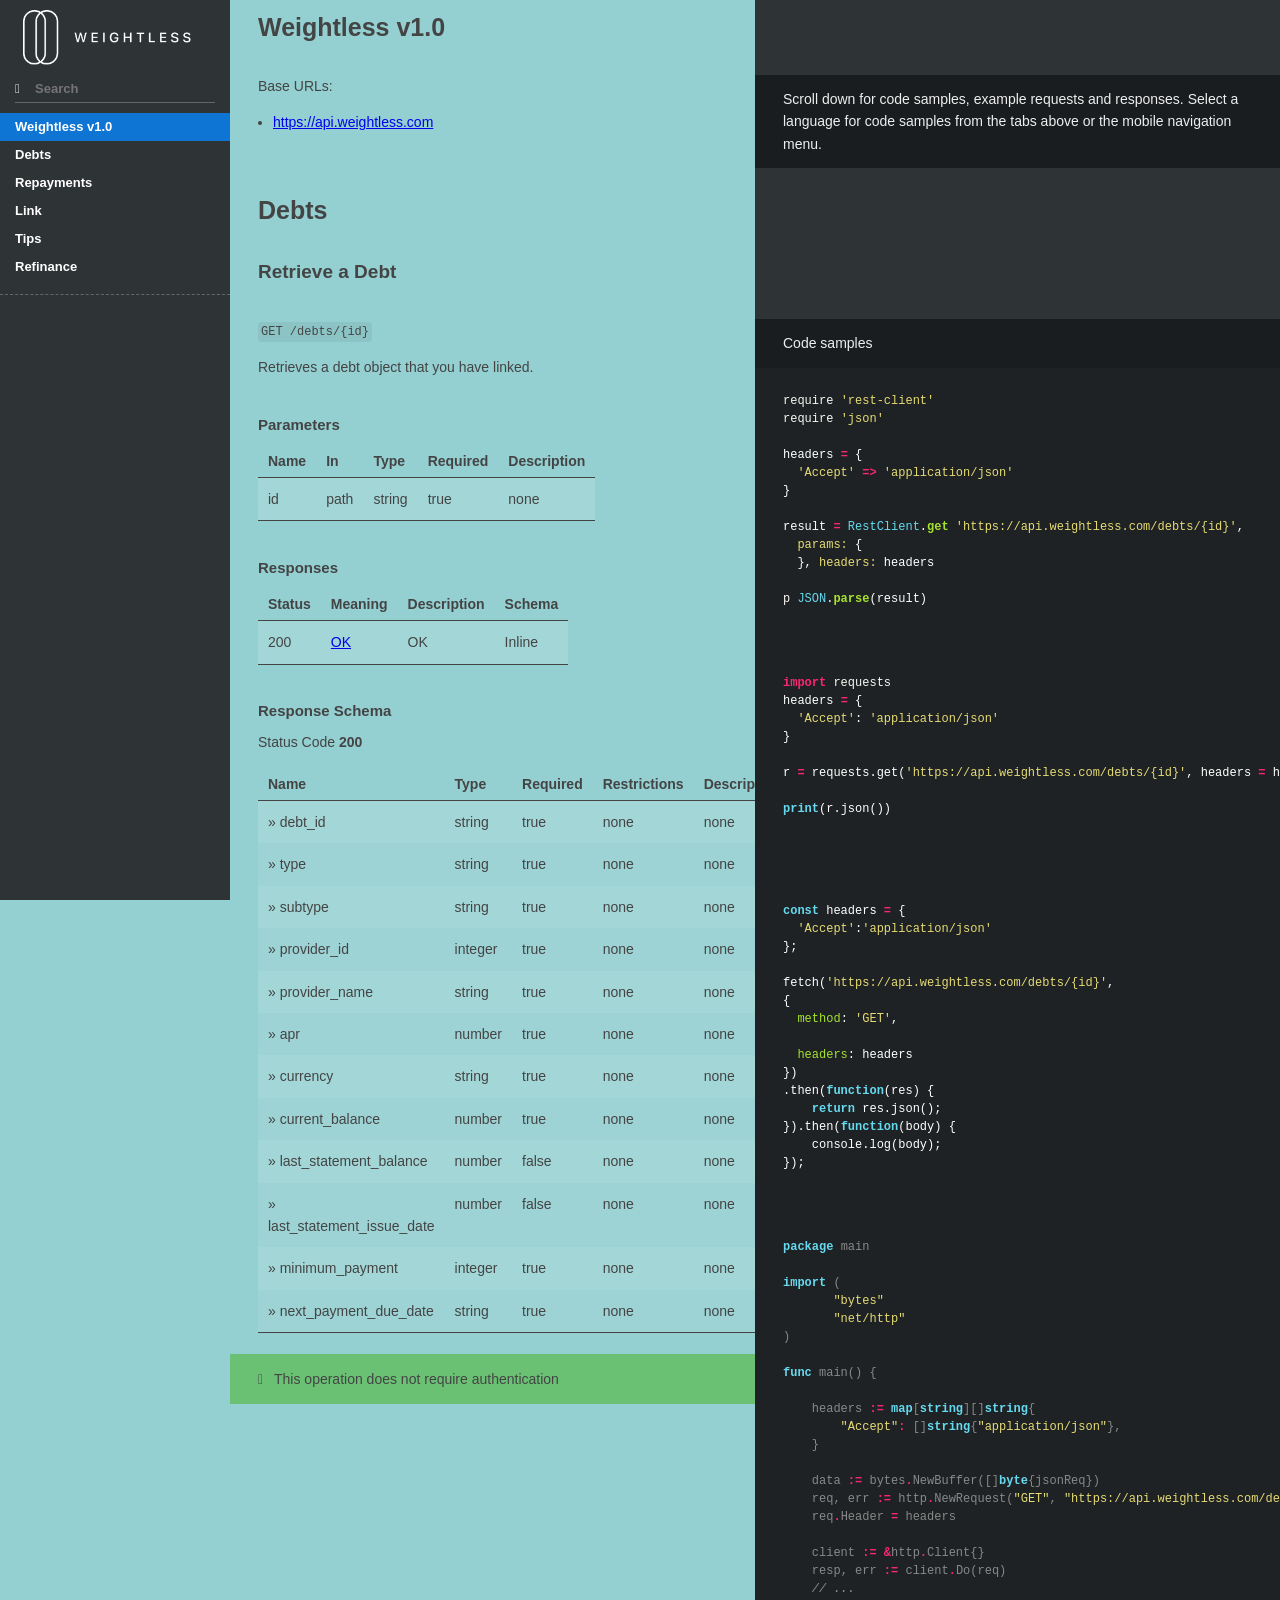
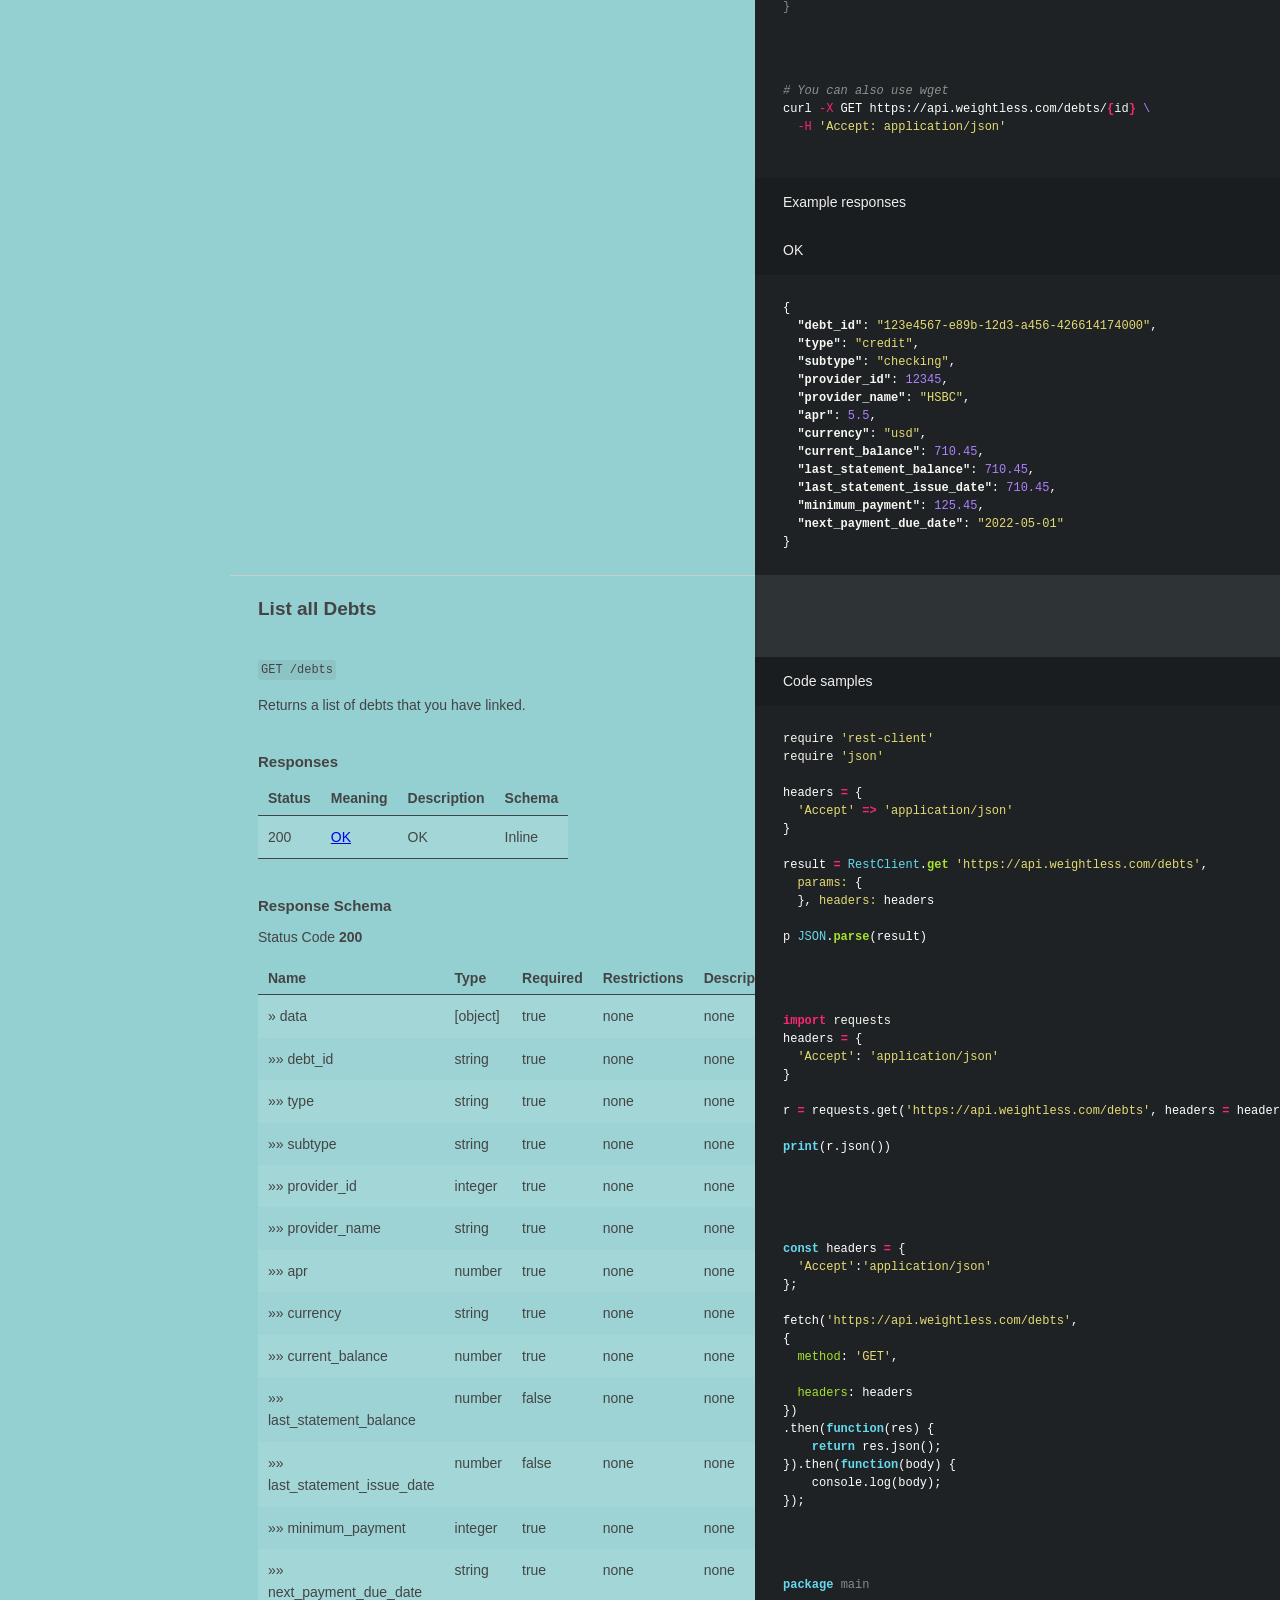
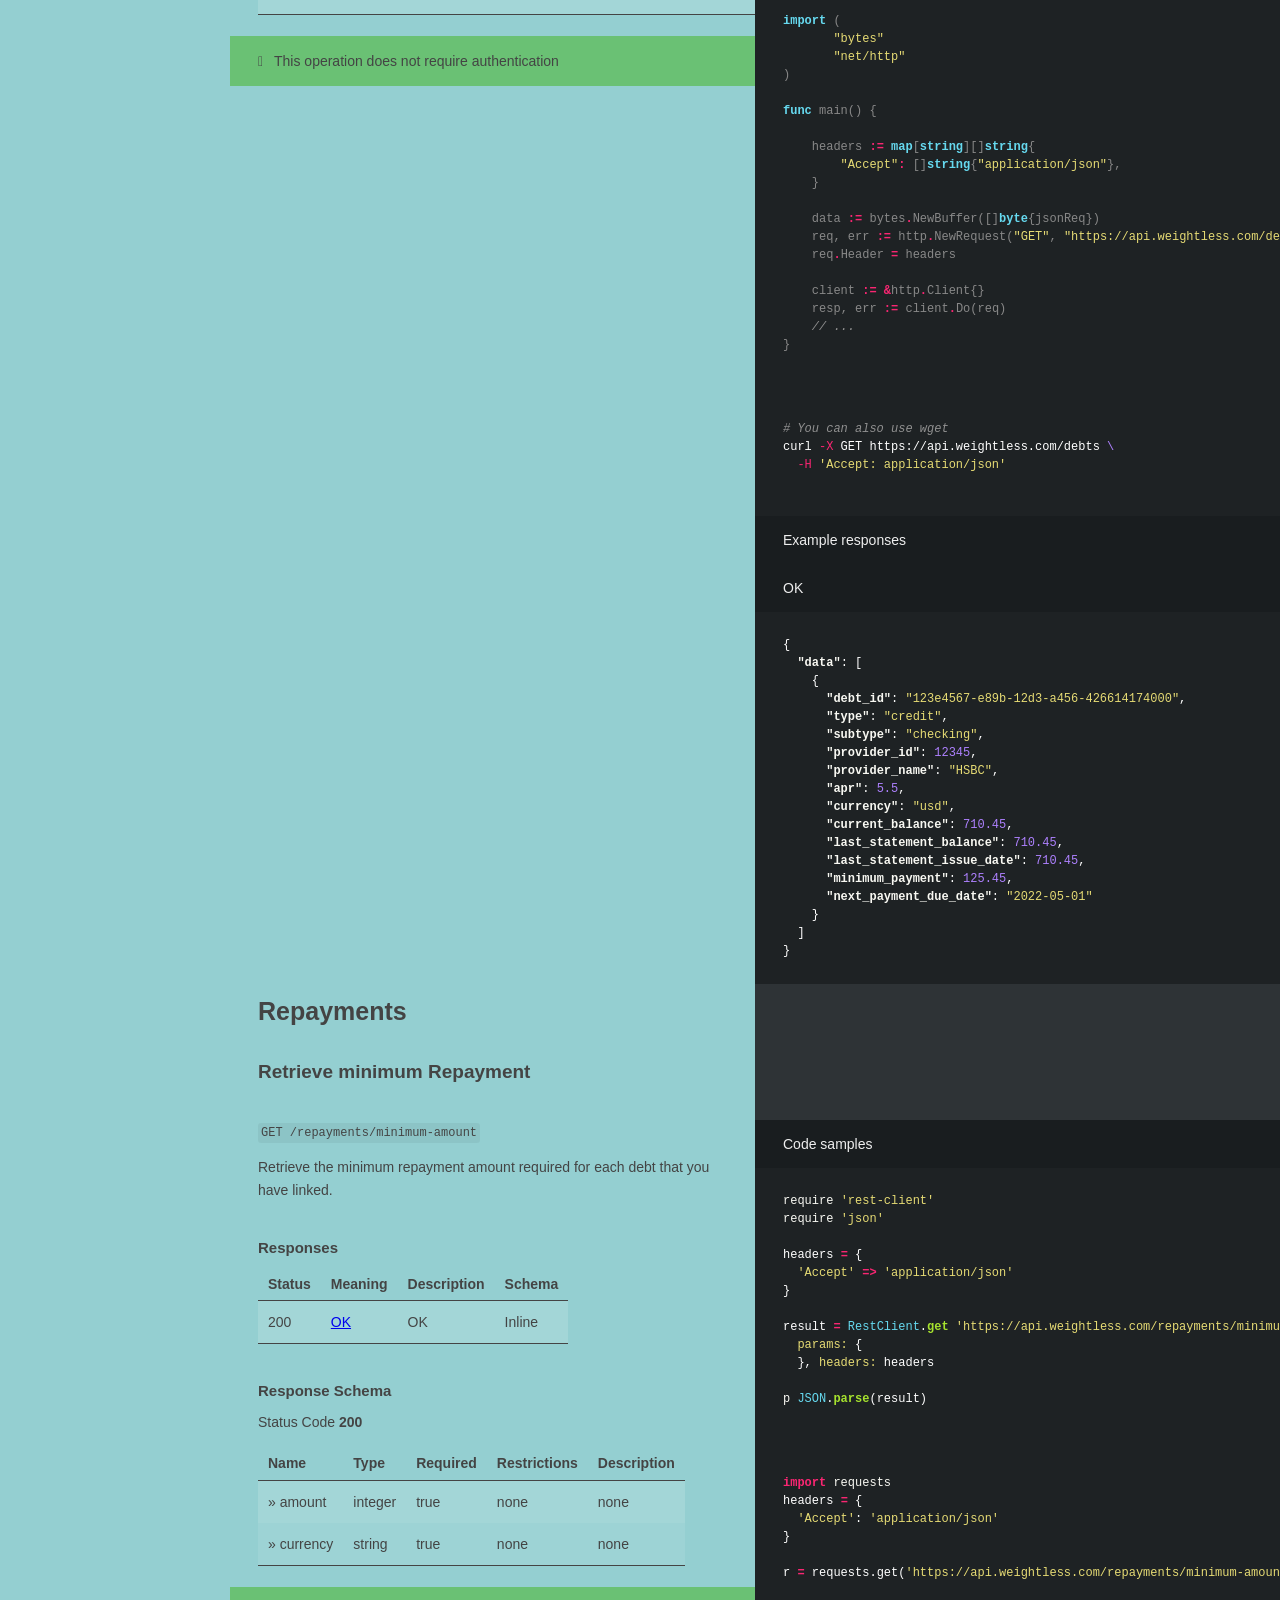
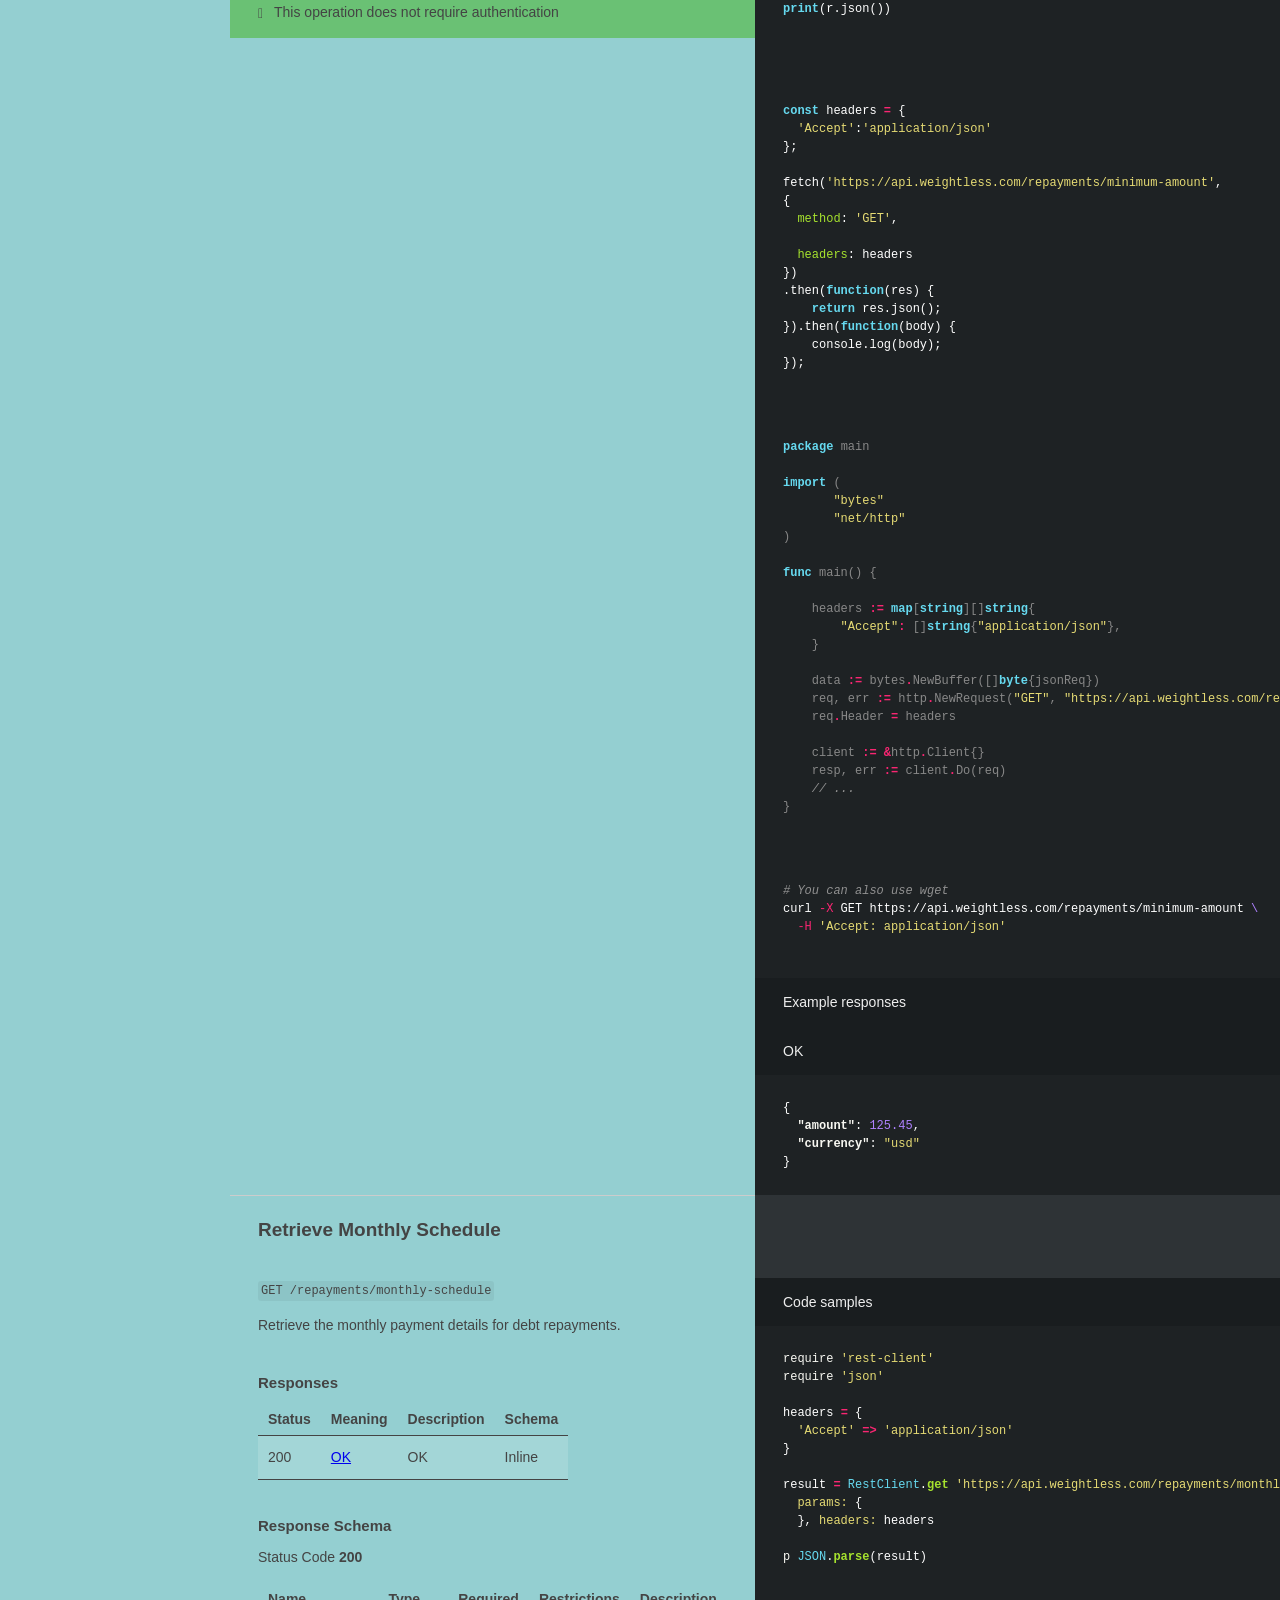
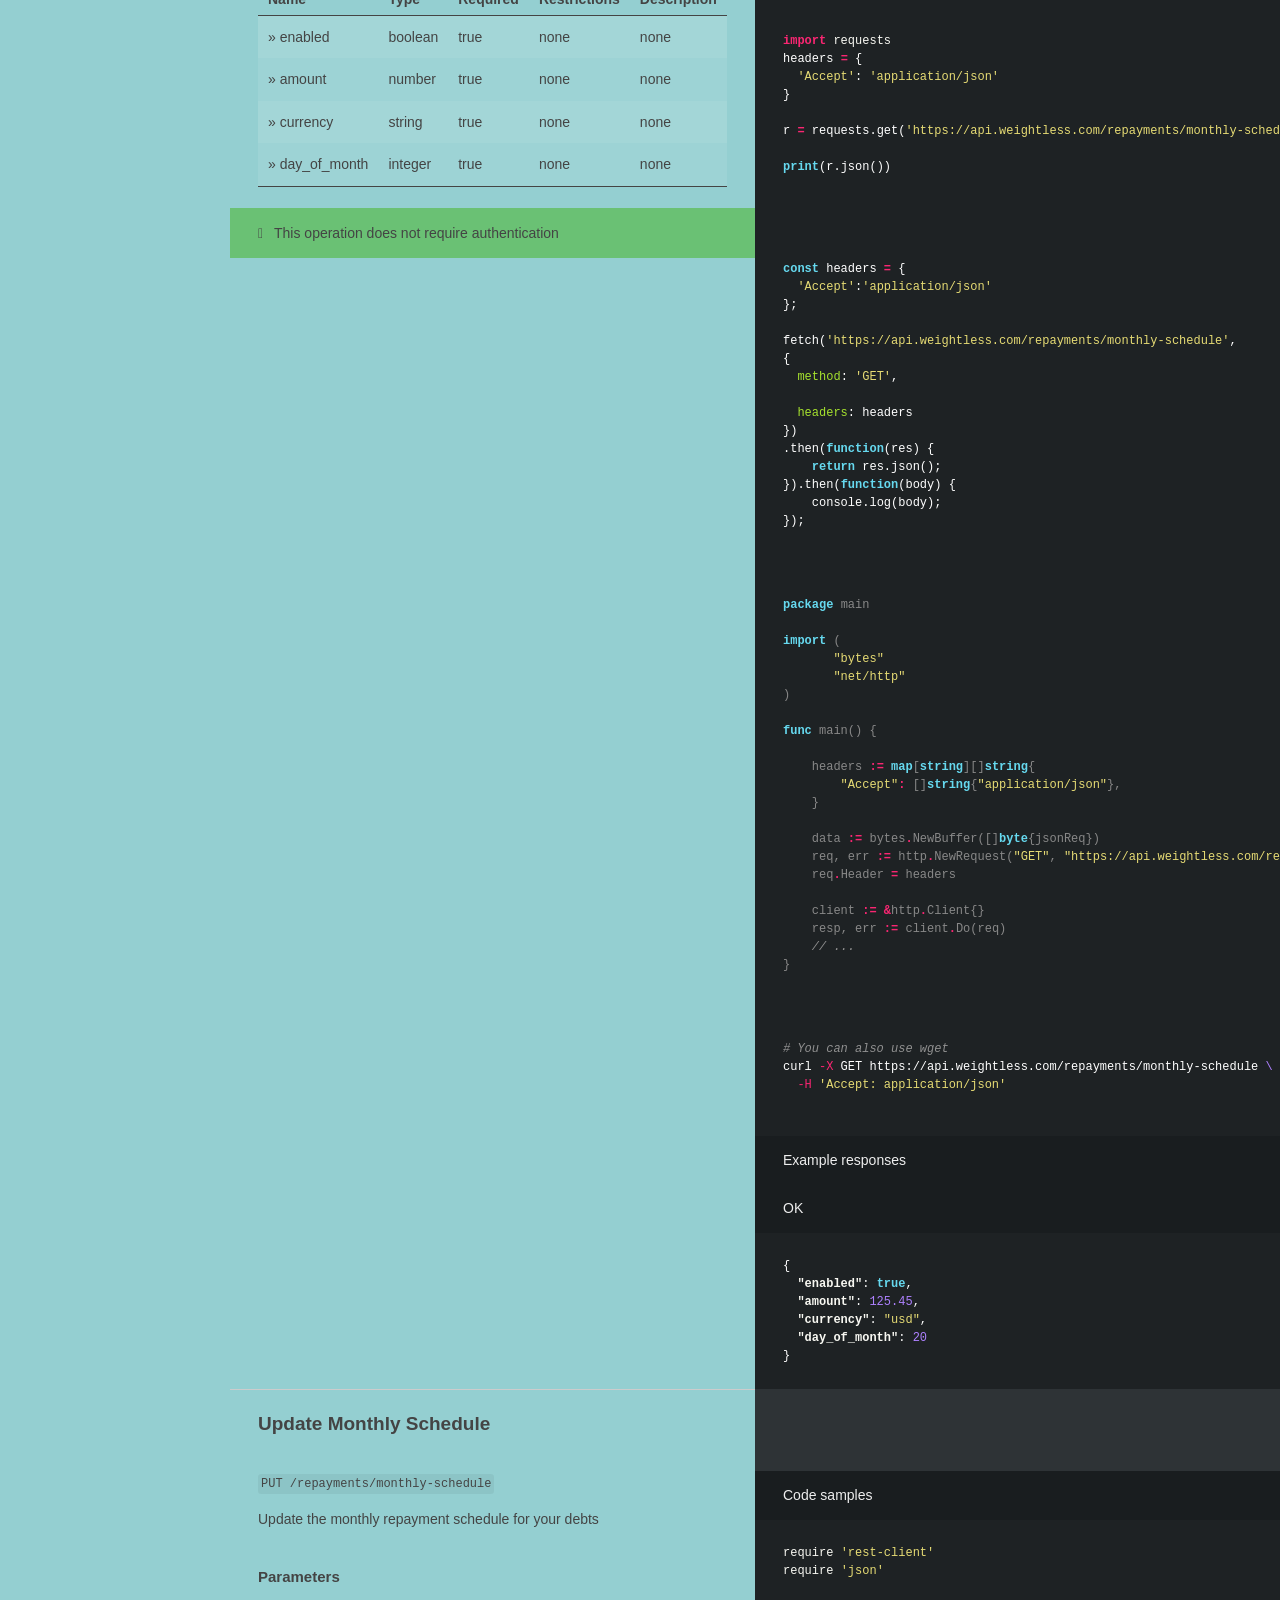
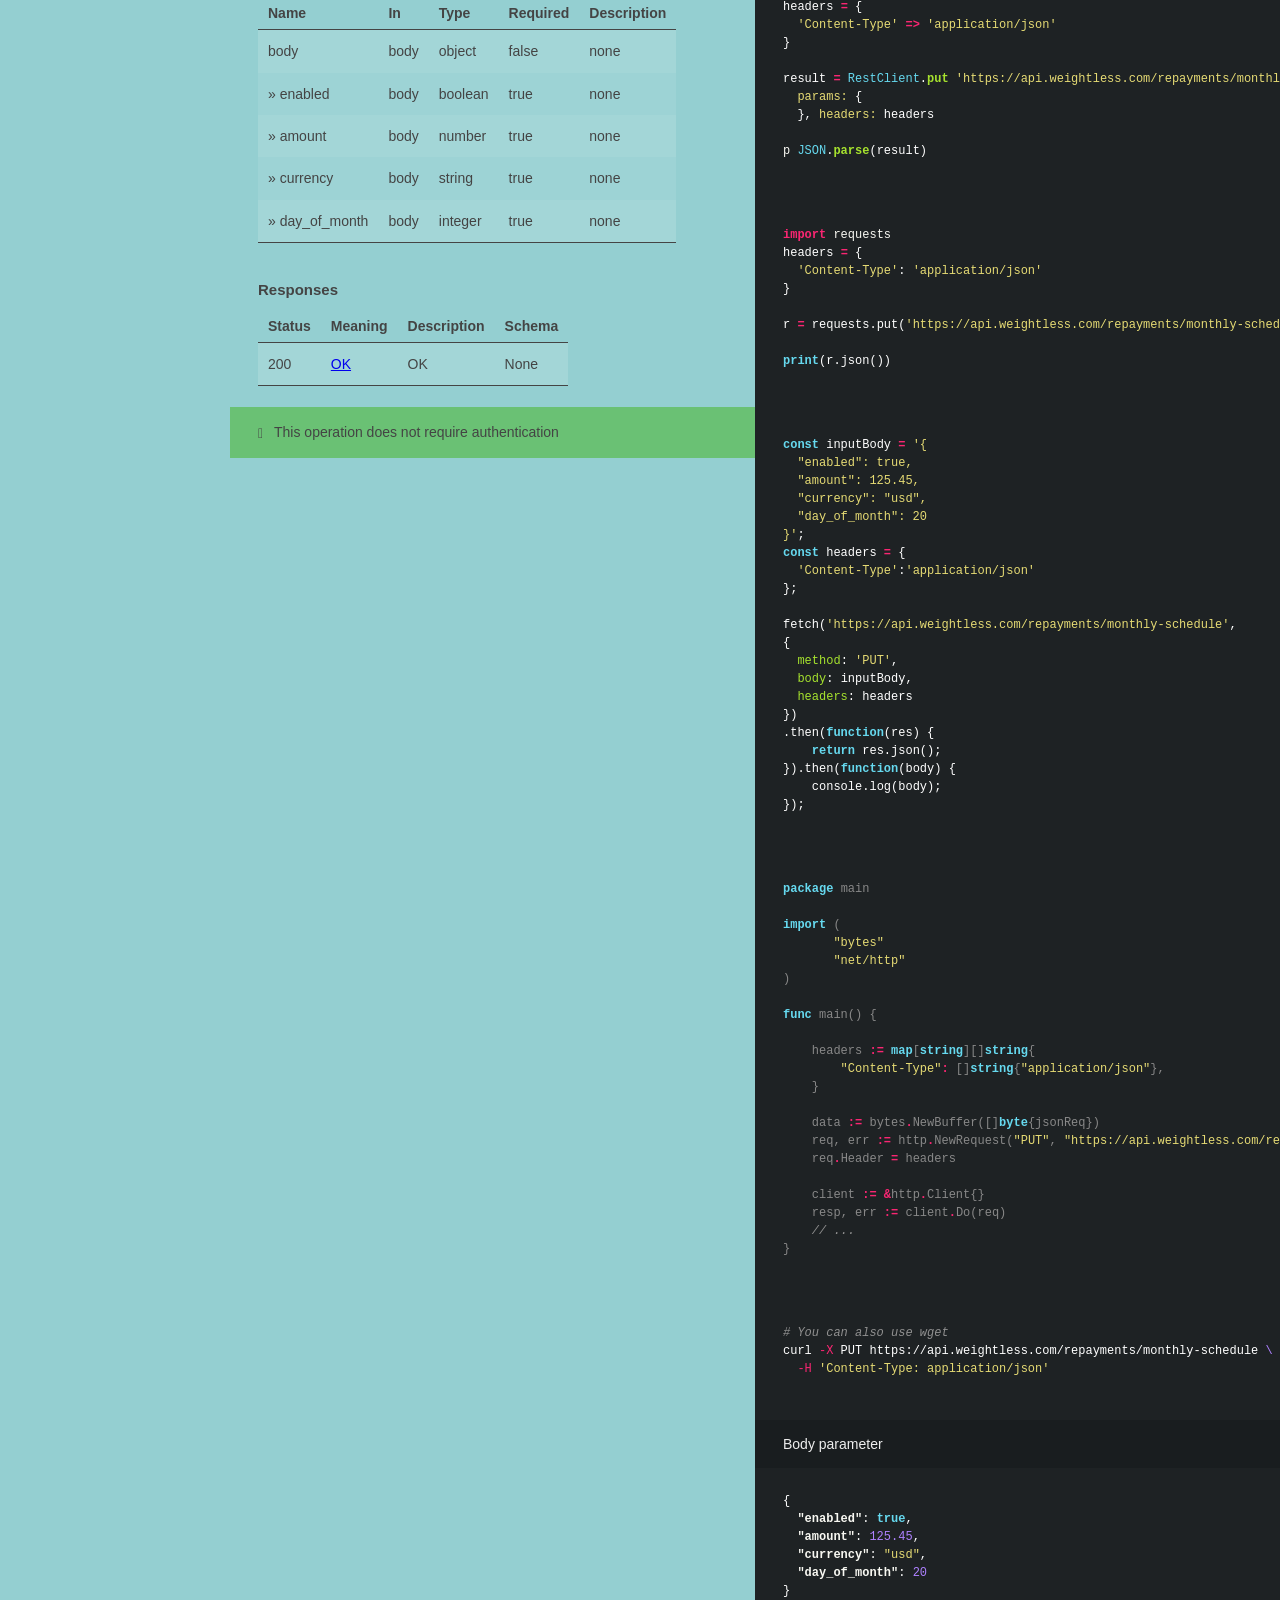
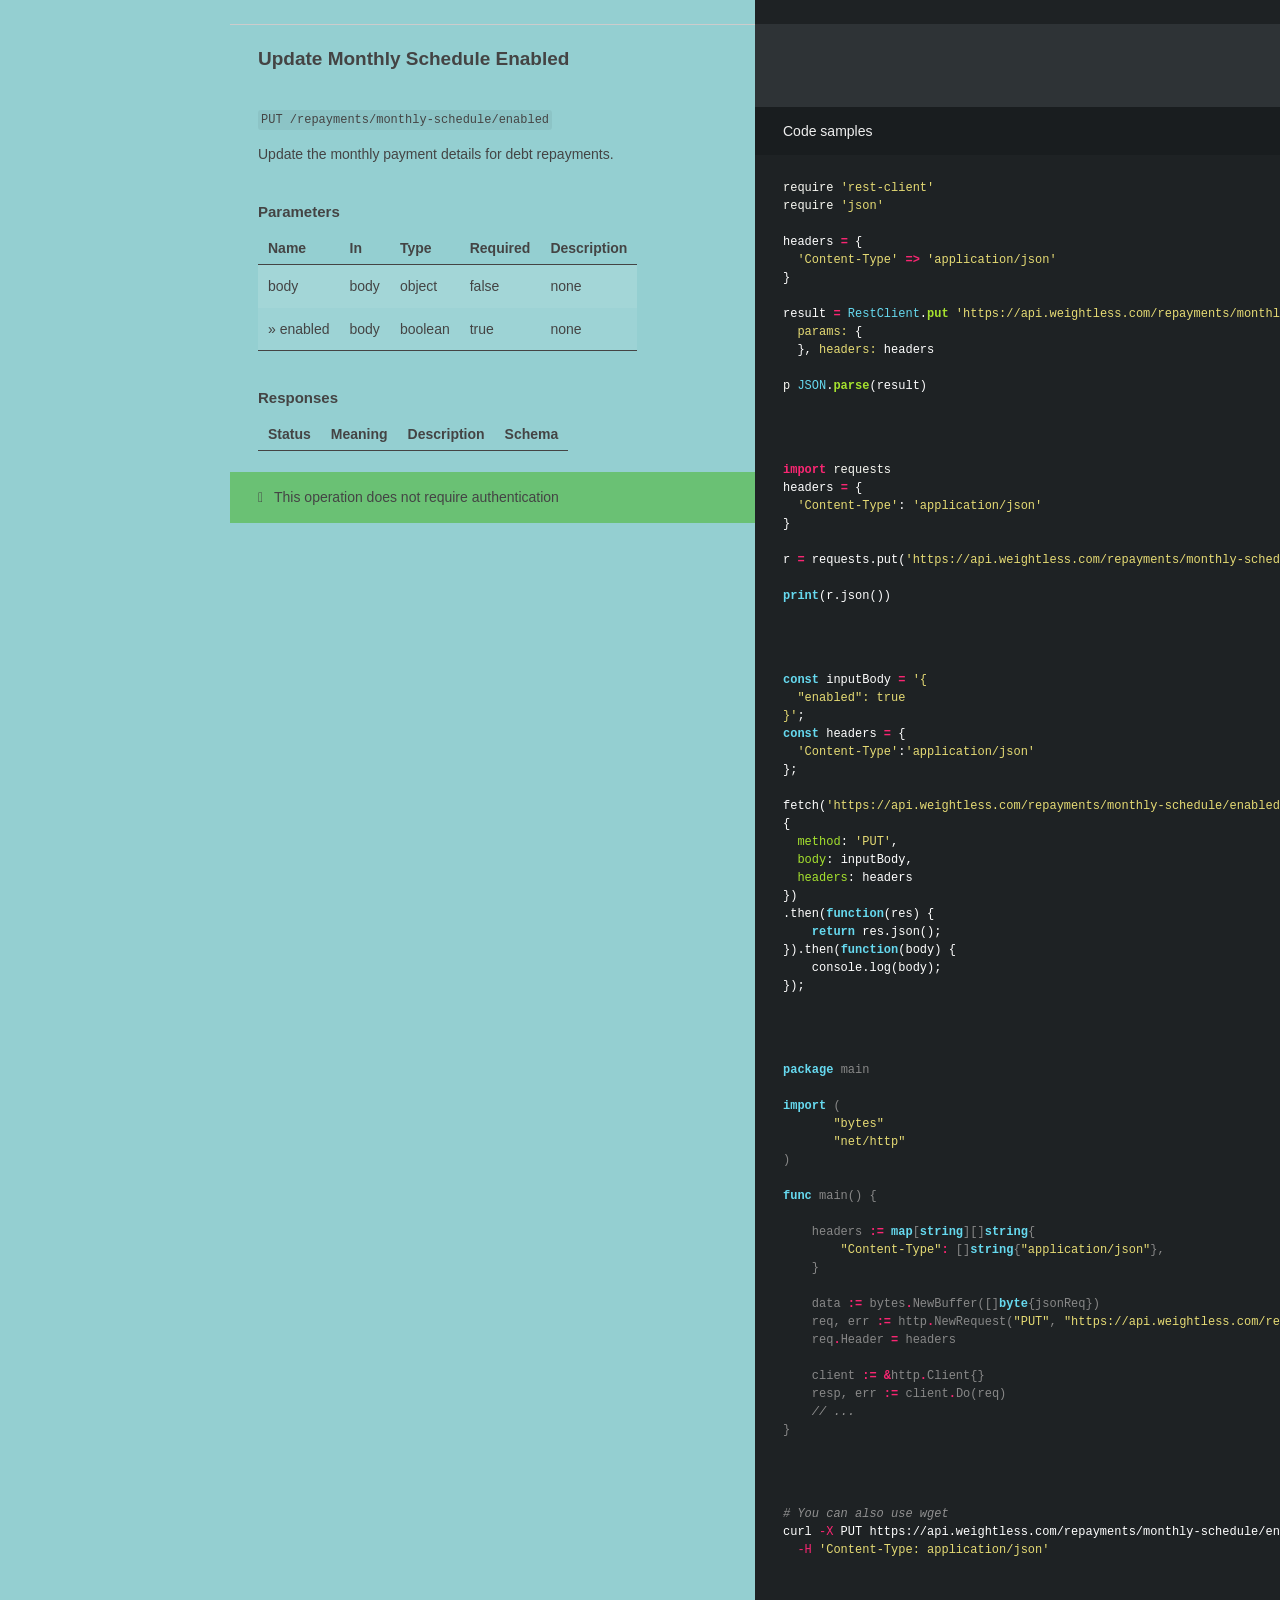
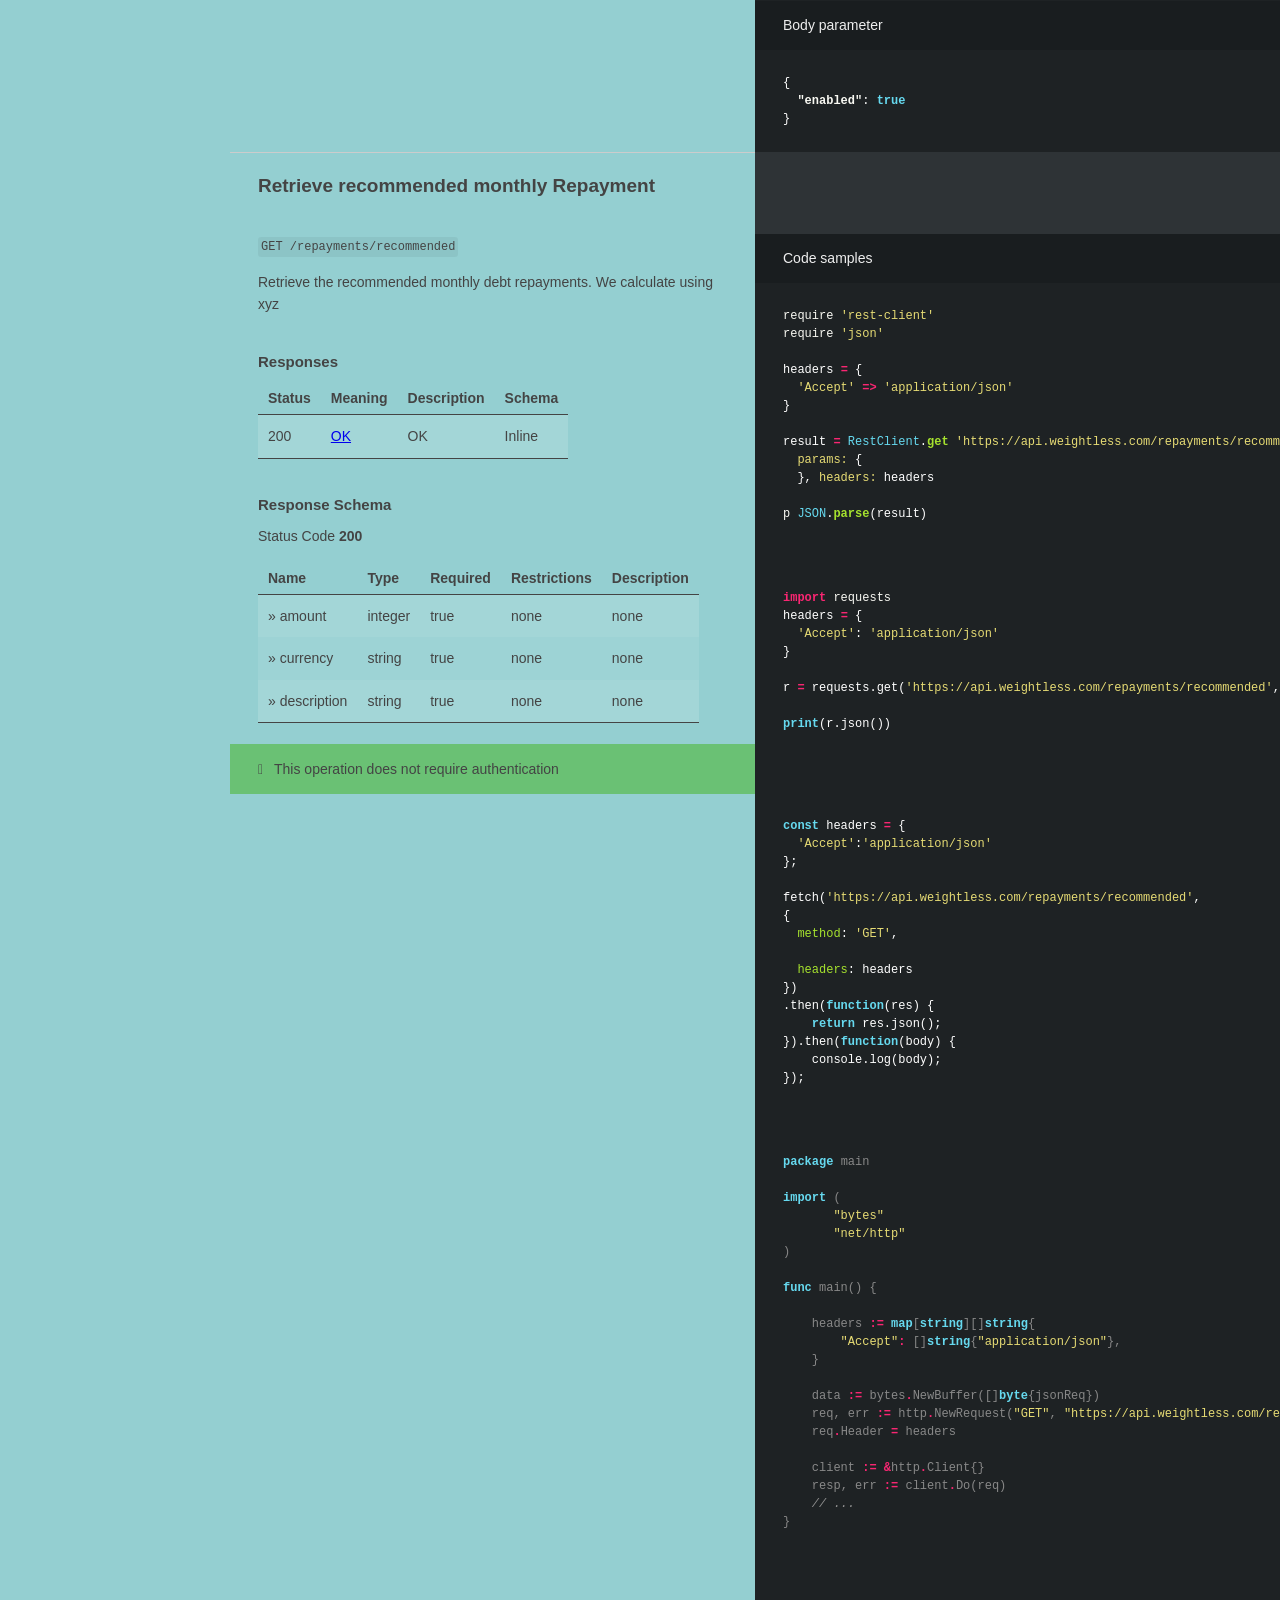
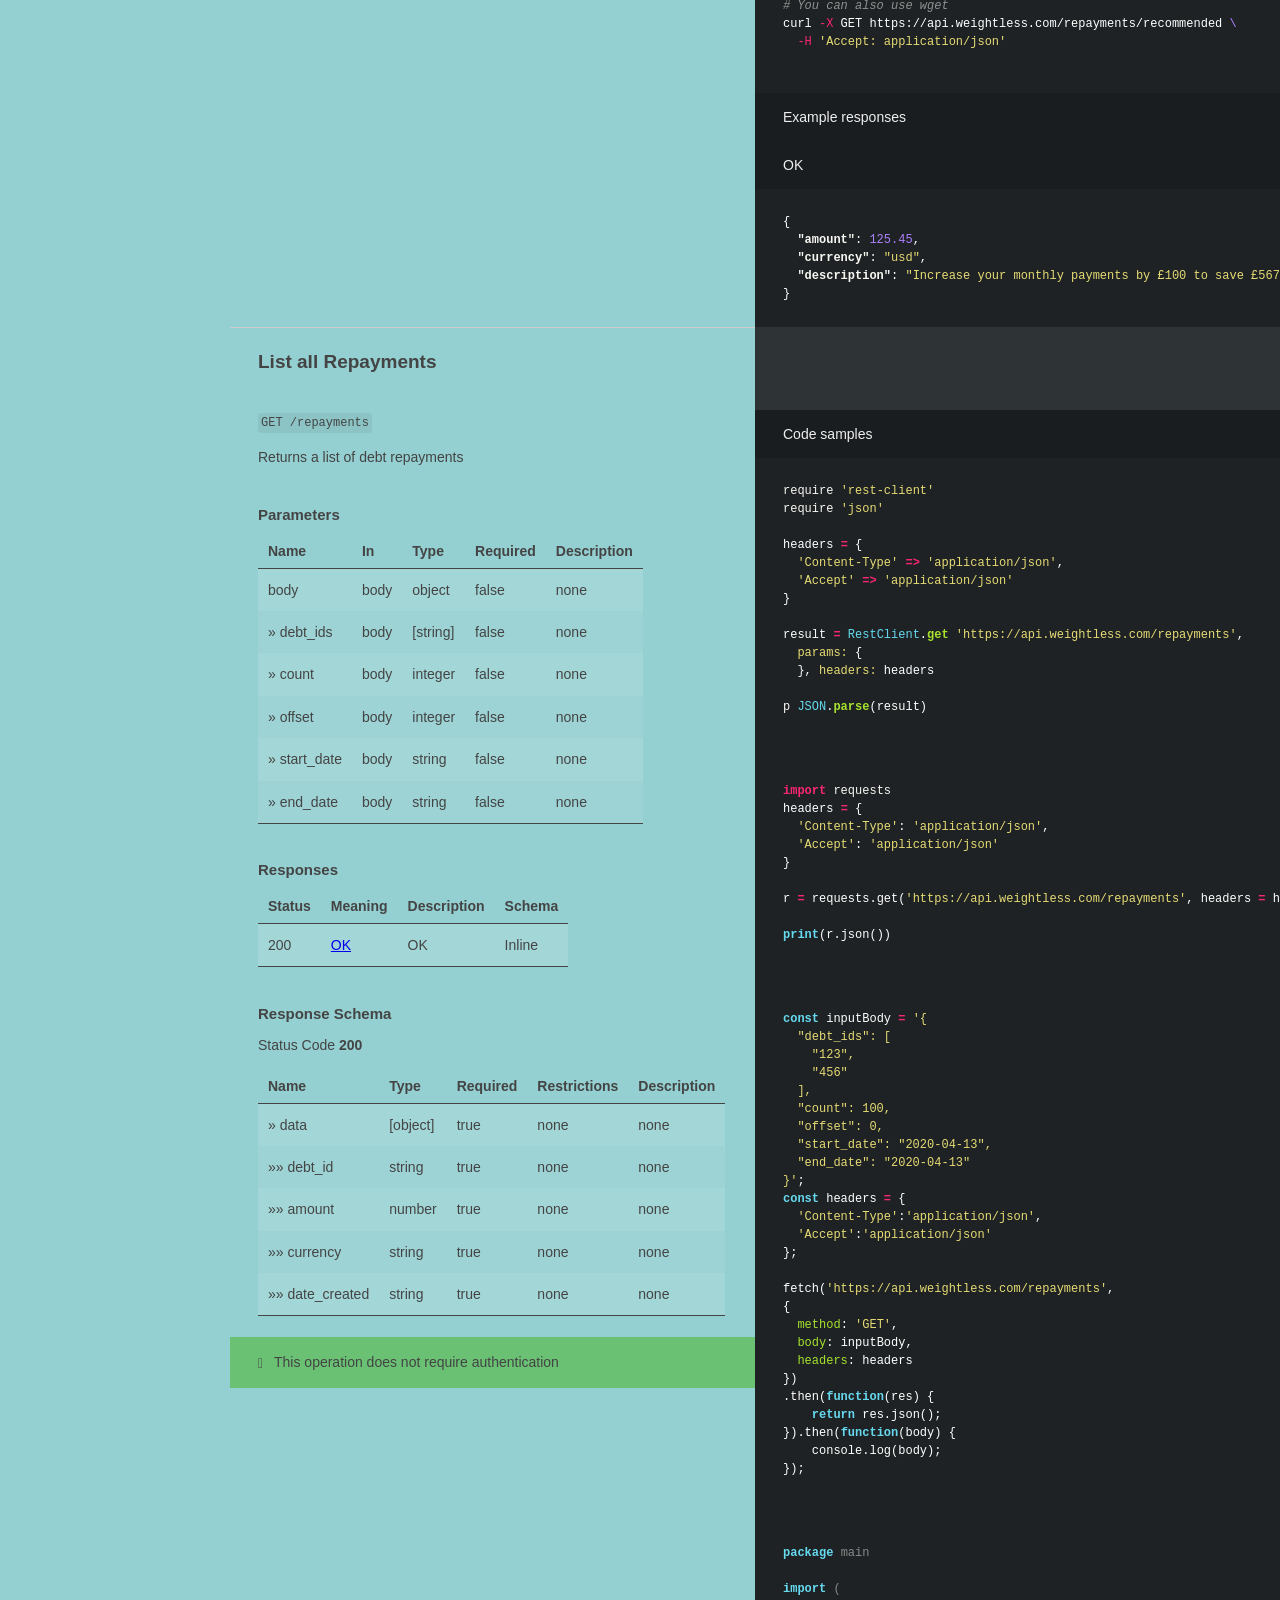
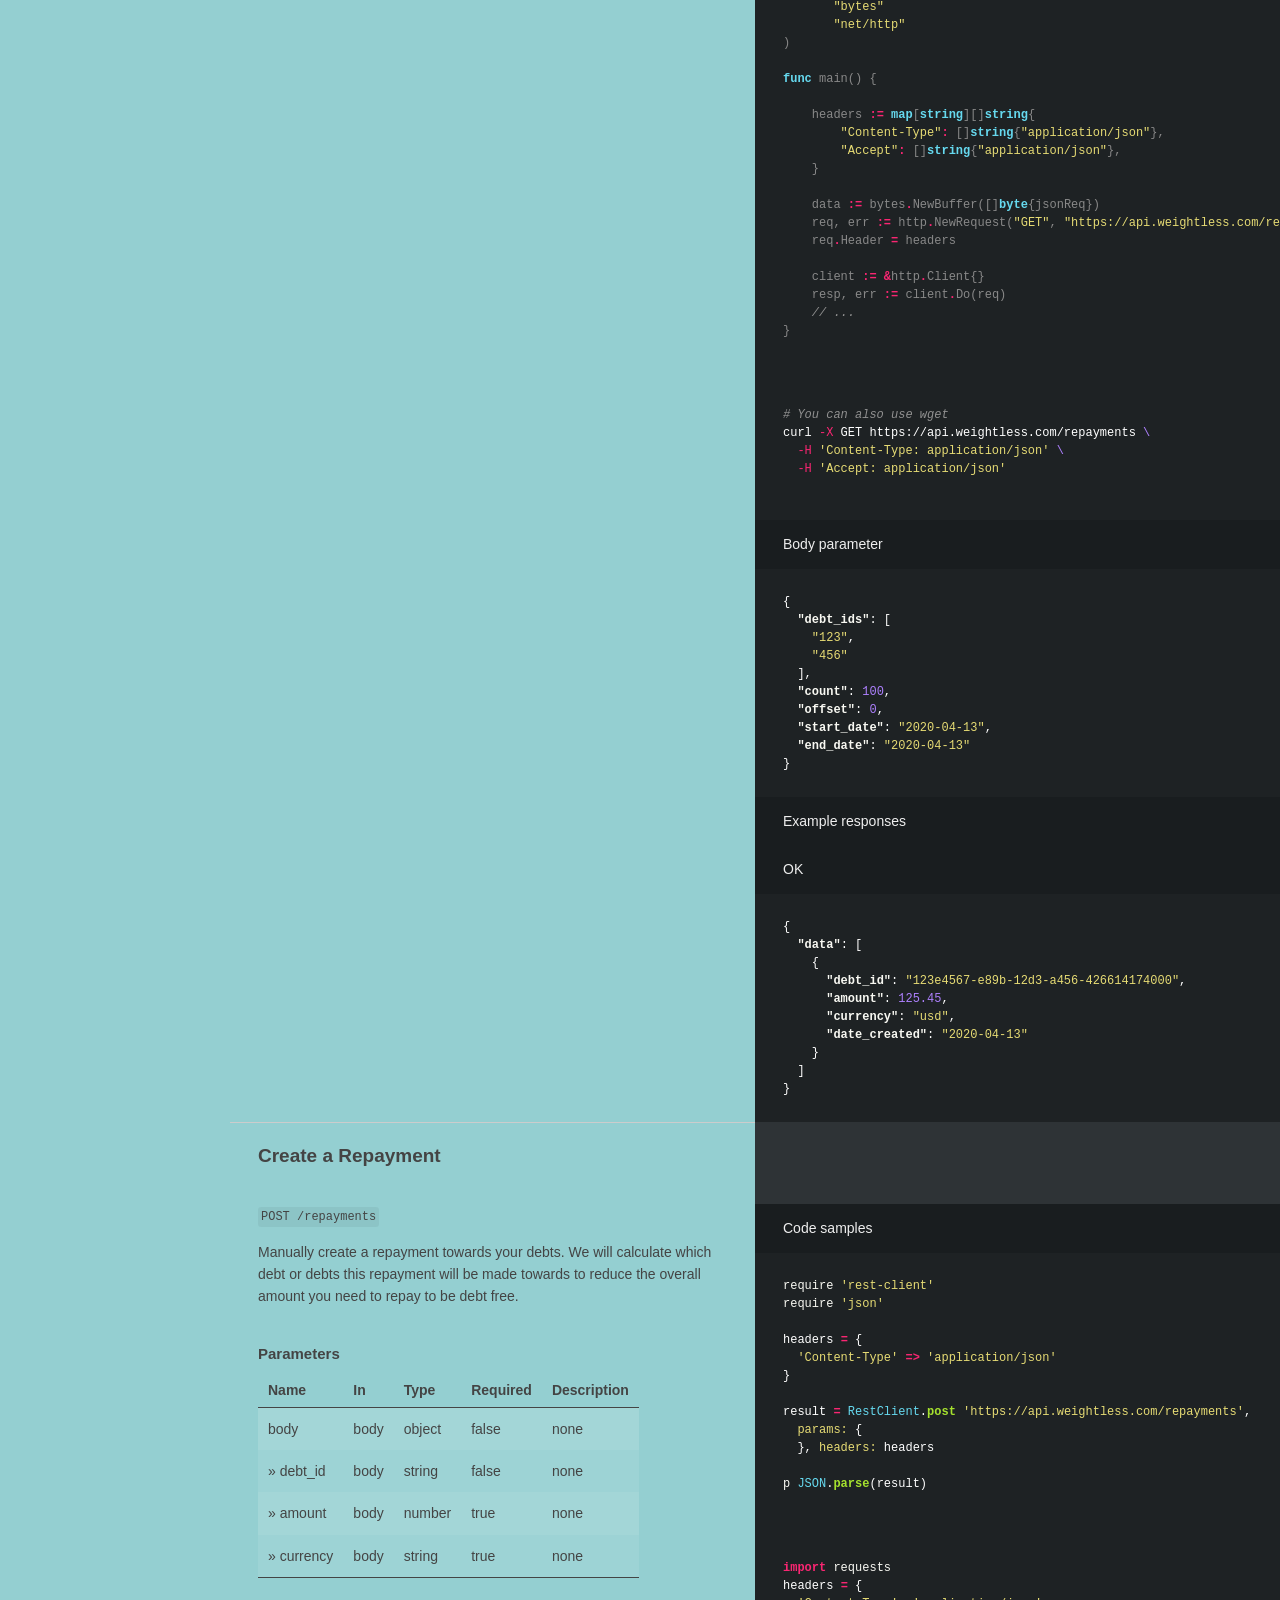
==== commit 5eb2291f: "deploy: 537467da98e6782b511394accb7ef514553327f5" ====
--- a/010722-index.html
+++ b/010722-index.html
@@ -10,12 +10,52 @@
     <style media="screen">
       .highlight table td { padding: 5px; }
 .highlight table pre { margin: 0; }
+.highlight .c, .highlight .ch, .highlight .cd, .highlight .cpf {
+  color: #75715e;
+  font-style: italic;
+}
+.highlight .cm {
+  color: #75715e;
+  font-style: italic;
+}
+.highlight .c1 {
+  color: #75715e;
+  font-style: italic;
+}
+.highlight .cp {
+  color: #75715e;
+  font-weight: bold;
+}
+.highlight .cs {
+  color: #75715e;
+  font-weight: bold;
+  font-style: italic;
+}
+.highlight .err {
+  color: #960050;
+  background-color: #1e0010;
+}
+.highlight .gi {
+  color: #ffffff;
+  background-color: #324932;
+}
+.highlight .gd {
+  color: #ffffff;
+  background-color: #493131;
+}
+.highlight .ge {
+  color: #000000;
+  font-style: italic;
+}
+.highlight .gr {
+  color: #aa0000;
+}
+.highlight .gt {
+  color: #aa0000;
+}
 .highlight .gh {
   color: #999999;
 }
-.highlight .sr {
-  color: #f6aa11;
-}
 .highlight .go {
   color: #888888;
 }
@@ -23,177 +63,164 @@
   color: #555555;
 }
 .highlight .gs {
+  font-weight: bold;
 }
 .highlight .gu {
   color: #aaaaaa;
 }
-.highlight .nb {
-  color: #f6aa11;
-}
-.highlight .cm {
-  color: #75715e;
-}
-.highlight .cp {
-  color: #75715e;
-}
-.highlight .c1 {
-  color: #75715e;
-}
-.highlight .cs {
-  color: #75715e;
-}
-.highlight .c, .highlight .ch, .highlight .cd, .highlight .cpf {
-  color: #75715e;
-}
-.highlight .err {
-  color: #960050;
-}
-.highlight .gr {
-  color: #960050;
-}
-.highlight .gt {
-  color: #960050;
-}
-.highlight .gd {
-  color: #49483e;
-}
-.highlight .gi {
-  color: #49483e;
-}
-.highlight .ge {
-  color: #49483e;
+.highlight .k, .highlight .kv {
+  color: #66d9ef;
+  font-weight: bold;
 }
 .highlight .kc {
   color: #66d9ef;
+  font-weight: bold;
 }
 .highlight .kd {
   color: #66d9ef;
+  font-weight: bold;
+}
+.highlight .kp {
+  color: #66d9ef;
+  font-weight: bold;
 }
 .highlight .kr {
   color: #66d9ef;
+  font-weight: bold;
+}
+.highlight .kt {
+  color: #66d9ef;
+  font-weight: bold;
+}
+.highlight .kn {
+  color: #f92672;
+  font-weight: bold;
+}
+.highlight .ow {
+  color: #f92672;
+  font-weight: bold;
+}
+.highlight .o {
+  color: #f92672;
+  font-weight: bold;
+}
+.highlight .mf {
+  color: #ae81ff;
+}
+.highlight .mh {
+  color: #ae81ff;
+}
+.highlight .il {
+  color: #ae81ff;
+}
+.highlight .mi {
+  color: #ae81ff;
+}
+.highlight .mo {
+  color: #ae81ff;
+}
+.highlight .m, .highlight .mb, .highlight .mx {
+  color: #ae81ff;
+}
+.highlight .se {
+  color: #ae81ff;
+}
+.highlight .sa {
+  color: #66d9ef;
+  font-weight: bold;
+}
+.highlight .sb {
+  color: #e6db74;
+}
+.highlight .sc {
+  color: #e6db74;
+}
+.highlight .sd {
+  color: #e6db74;
+}
+.highlight .s2 {
+  color: #e6db74;
+}
+.highlight .sh {
+  color: #e6db74;
+}
+.highlight .si {
+  color: #e6db74;
+}
+.highlight .sx {
+  color: #e6db74;
+}
+.highlight .sr {
+  color: #e6db74;
+}
+.highlight .s1 {
+  color: #e6db74;
+}
+.highlight .ss {
+  color: #e6db74;
+}
+.highlight .s, .highlight .dl {
+  color: #e6db74;
+}
+.highlight .na {
+  color: #a6e22e;
+}
+.highlight .nc {
+  color: #a6e22e;
+  font-weight: bold;
+}
+.highlight .nd {
+  color: #a6e22e;
+  font-weight: bold;
+}
+.highlight .ne {
+  color: #a6e22e;
+  font-weight: bold;
+}
+.highlight .nf, .highlight .fm {
+  color: #a6e22e;
+  font-weight: bold;
 }
 .highlight .no {
   color: #66d9ef;
 }
-.highlight .kt {
-  color: #66d9ef;
-}
-.highlight .mf {
-  color: #ae81ff;
-}
-.highlight .mh {
-  color: #ae81ff;
-}
-.highlight .il {
-  color: #ae81ff;
-}
-.highlight .mi {
-  color: #ae81ff;
-}
-.highlight .mo {
-  color: #ae81ff;
-}
-.highlight .m, .highlight .mb, .highlight .mx {
-  color: #ae81ff;
-}
-.highlight .sc {
-  color: #ae81ff;
-}
-.highlight .se {
-  color: #ae81ff;
-}
-.highlight .ss {
-  color: #ae81ff;
-}
-.highlight .sd {
-  color: #e6db74;
-}
-.highlight .s2 {
-  color: #e6db74;
-}
-.highlight .sb {
-  color: #e6db74;
-}
-.highlight .sh {
-  color: #e6db74;
-}
-.highlight .si {
-  color: #e6db74;
-}
-.highlight .sx {
-  color: #e6db74;
-}
-.highlight .s1 {
-  color: #e6db74;
-}
-.highlight .s, .highlight .sa, .highlight .dl {
-  color: #e6db74;
-}
-.highlight .na {
-  color: #a6e22e;
-}
-.highlight .nc {
-  color: #a6e22e;
-}
-.highlight .nd {
-  color: #a6e22e;
-}
-.highlight .ne {
-  color: #a6e22e;
-}
-.highlight .nf, .highlight .fm {
-  color: #a6e22e;
+.highlight .bp {
+  color: #f8f8f2;
+}
+.highlight .nb {
+  color: #f8f8f2;
+}
+.highlight .ni {
+  color: #f8f8f2;
+}
+.highlight .nn {
+  color: #f8f8f2;
 }
 .highlight .vc {
-  color: #ffffff;
-}
-.highlight .nn {
-  color: #ffffff;
-}
-.highlight .ni {
-  color: #ffffff;
-}
-.highlight .bp {
-  color: #ffffff;
+  color: #f8f8f2;
 }
 .highlight .vg {
-  color: #ffffff;
+  color: #f8f8f2;
 }
 .highlight .vi {
-  color: #ffffff;
+  color: #f8f8f2;
 }
 .highlight .nv, .highlight .vm {
-  color: #ffffff;
+  color: #f8f8f2;
 }
 .highlight .w {
-  color: #ffffff;
-}
-.highlight {
-  color: #ffffff;
-}
-.highlight .n, .highlight .py, .highlight .nx {
-  color: #ffffff;
+  color: #f8f8f2;
 }
 .highlight .nl {
-  color: #f92672;
-}
-.highlight .ow {
-  color: #f92672;
+  color: #f8f8f2;
+  font-weight: bold;
 }
 .highlight .nt {
   color: #f92672;
 }
-.highlight .k, .highlight .kv {
-  color: #f92672;
-}
-.highlight .kn {
-  color: #f92672;
-}
-.highlight .kp {
-  color: #f92672;
-}
-.highlight .o {
-  color: #f92672;
+.highlight {
+  color: #f8f8f2;
+  background-color: #49483e;
 }
     </style>
     <style media="print">
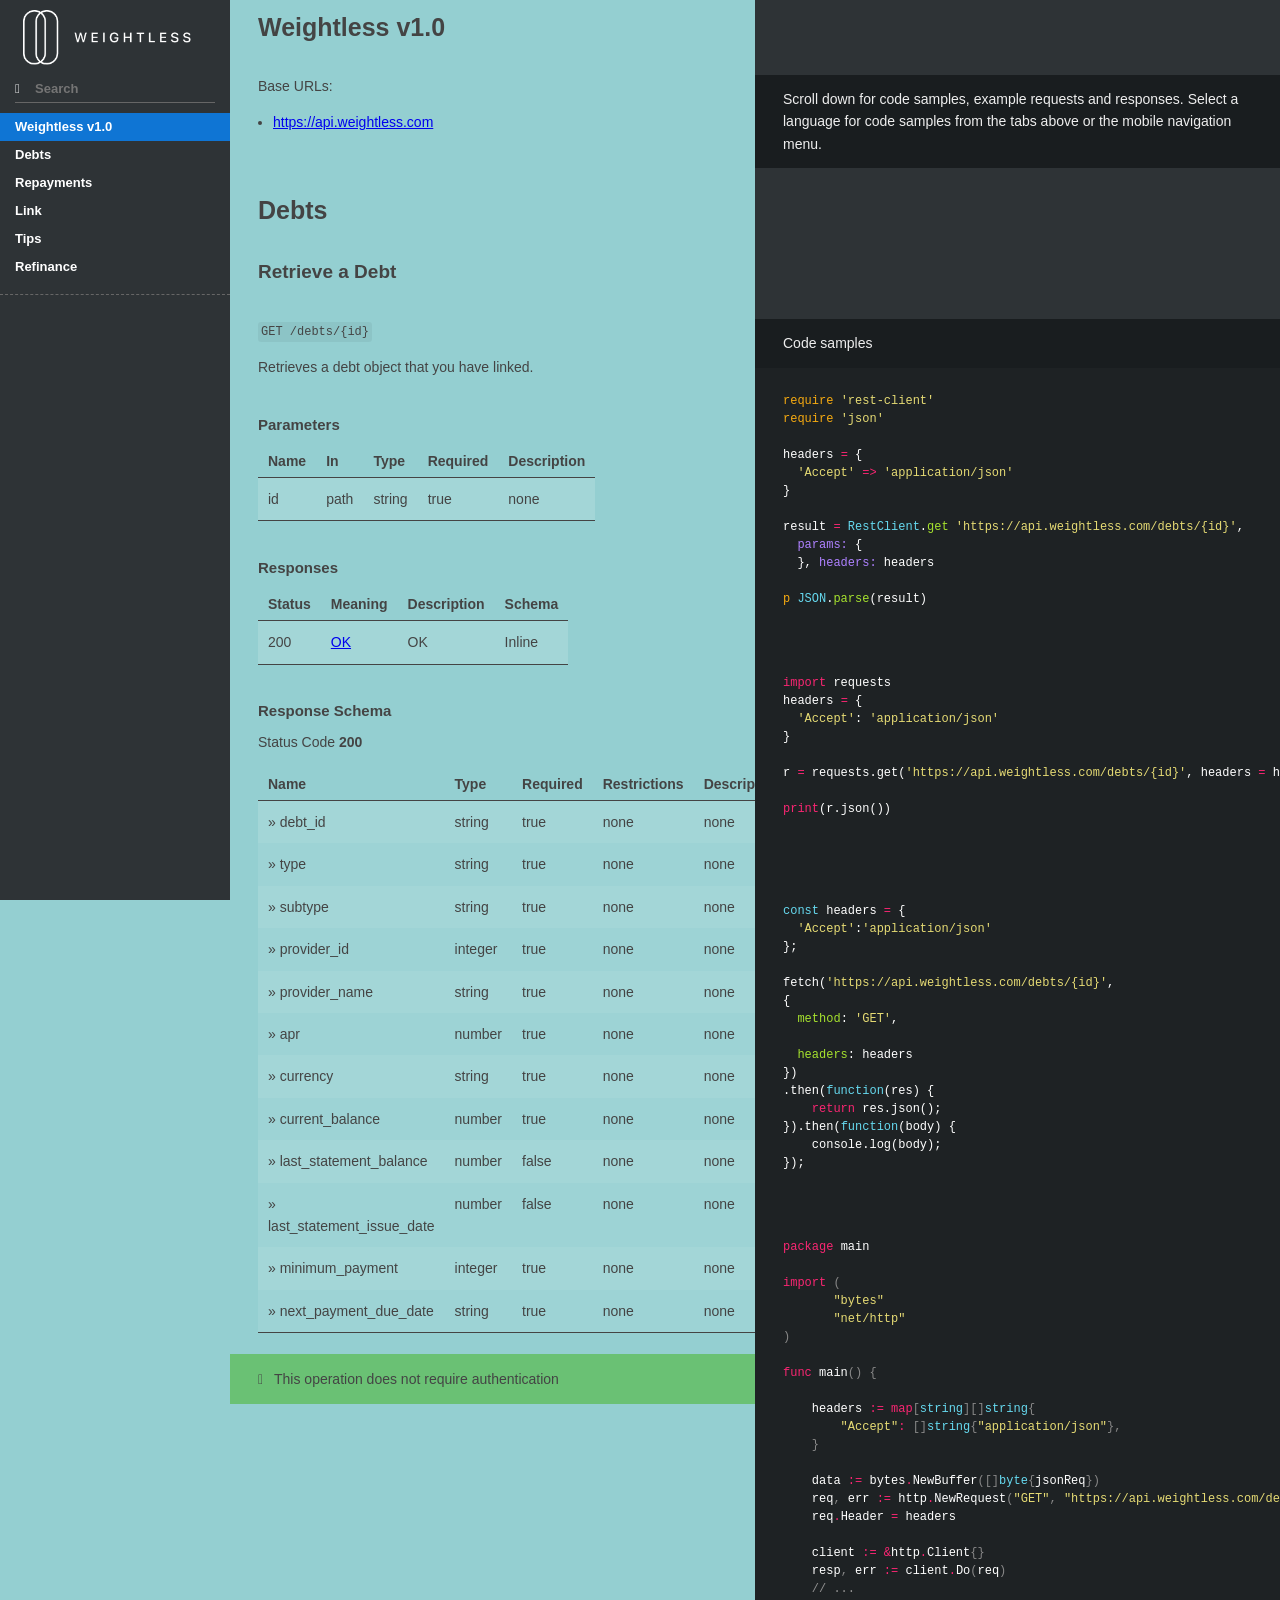
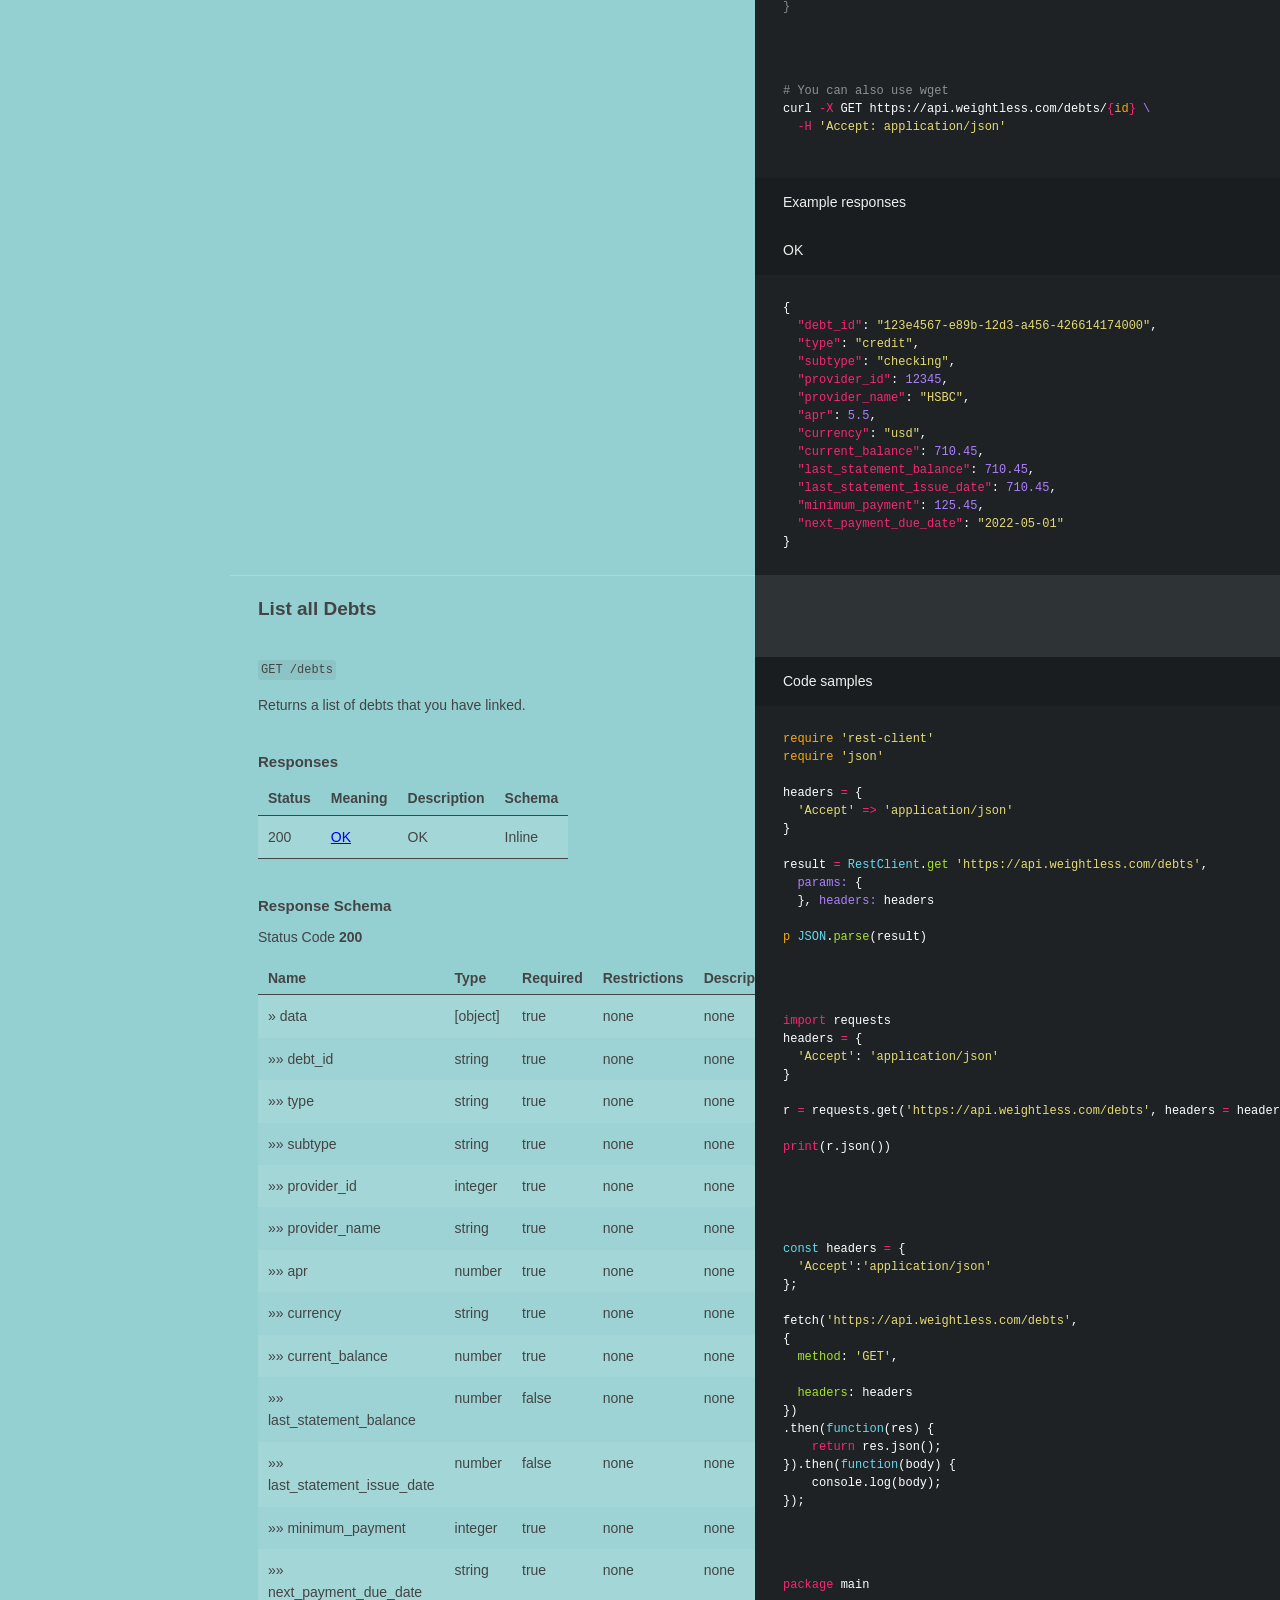
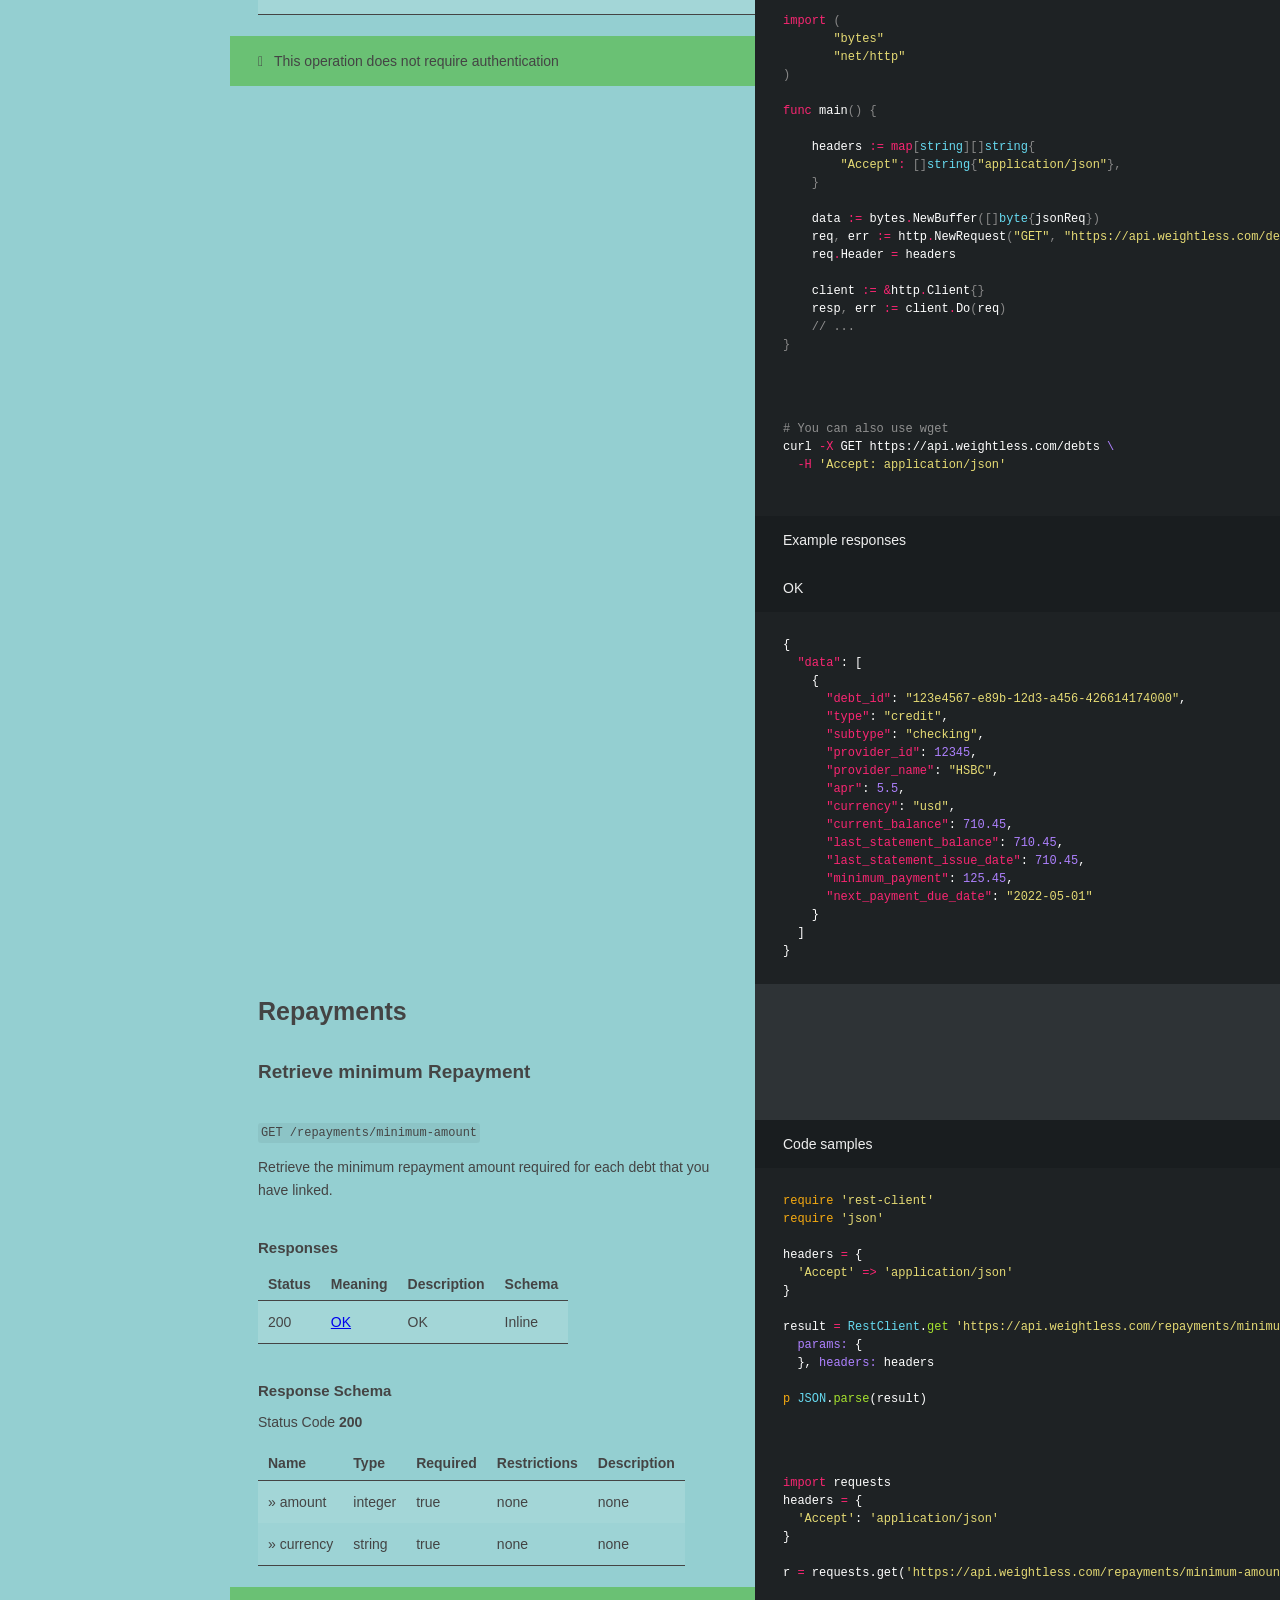
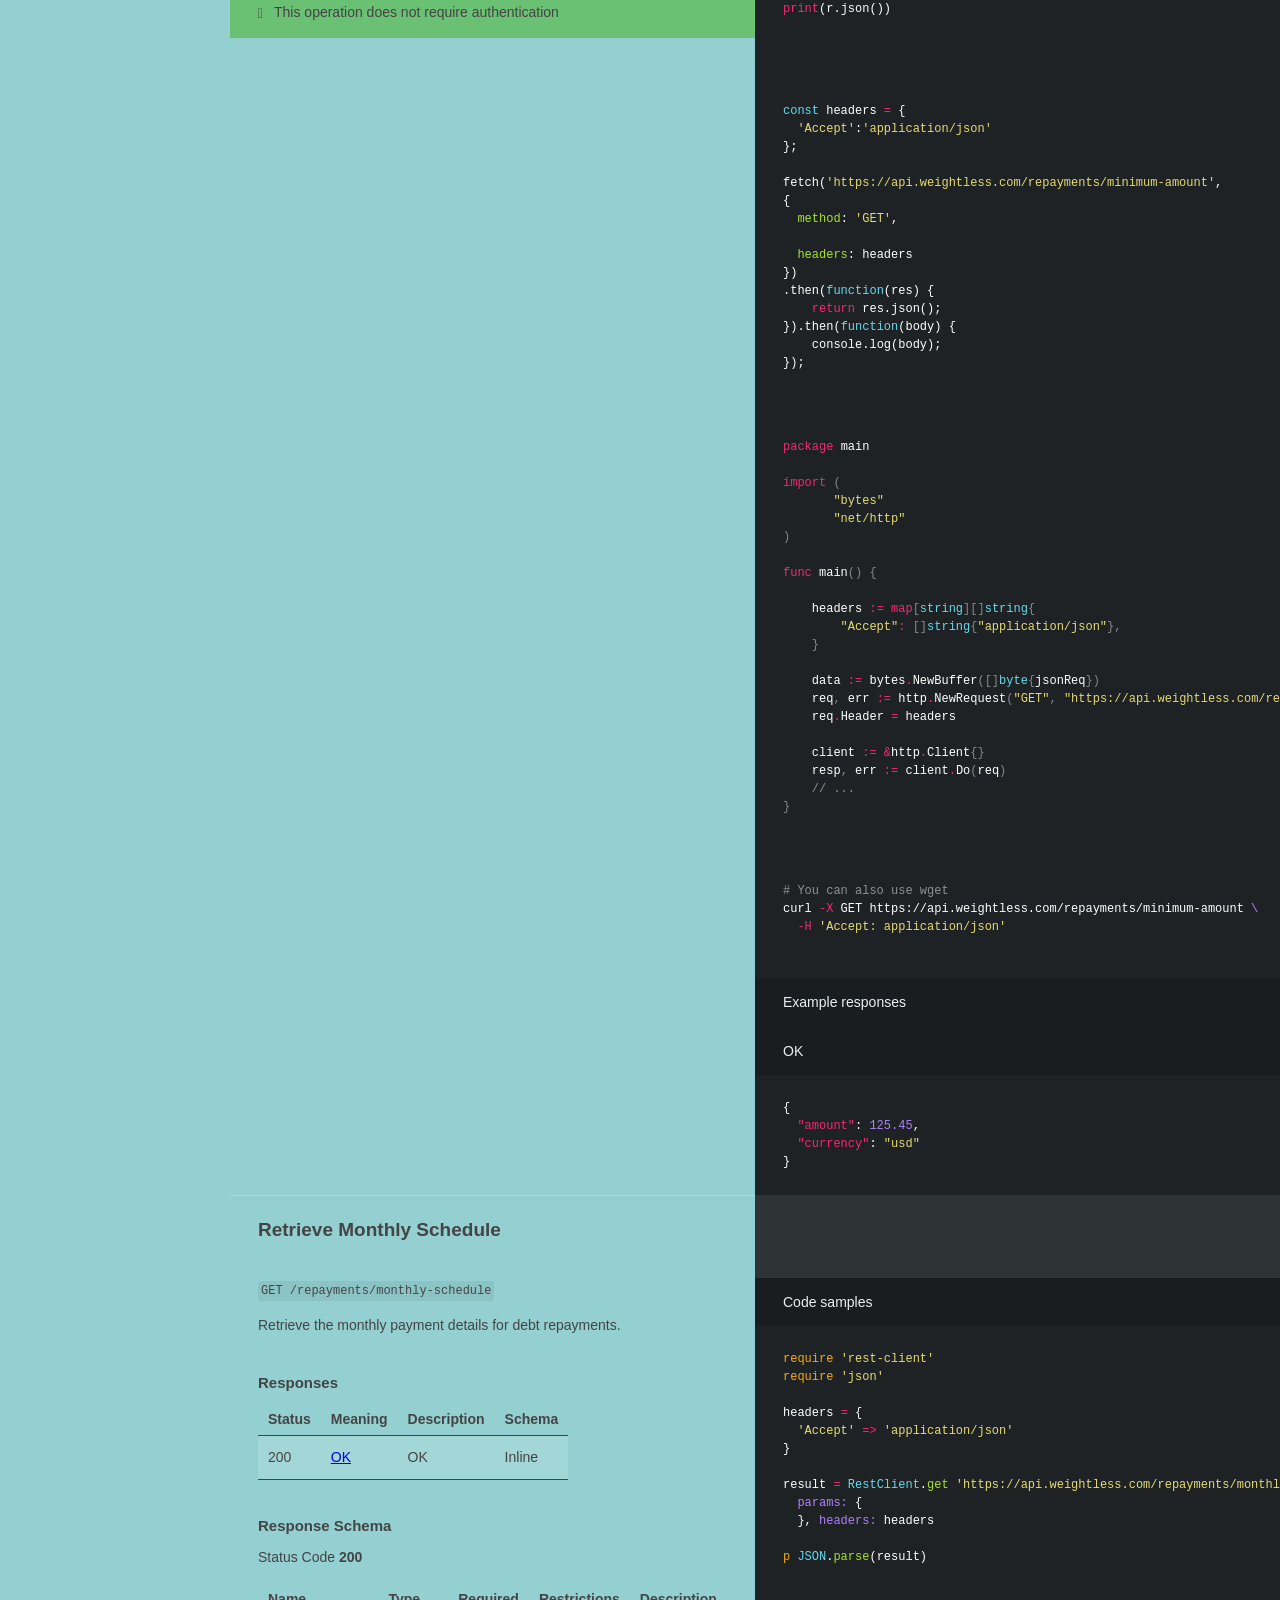
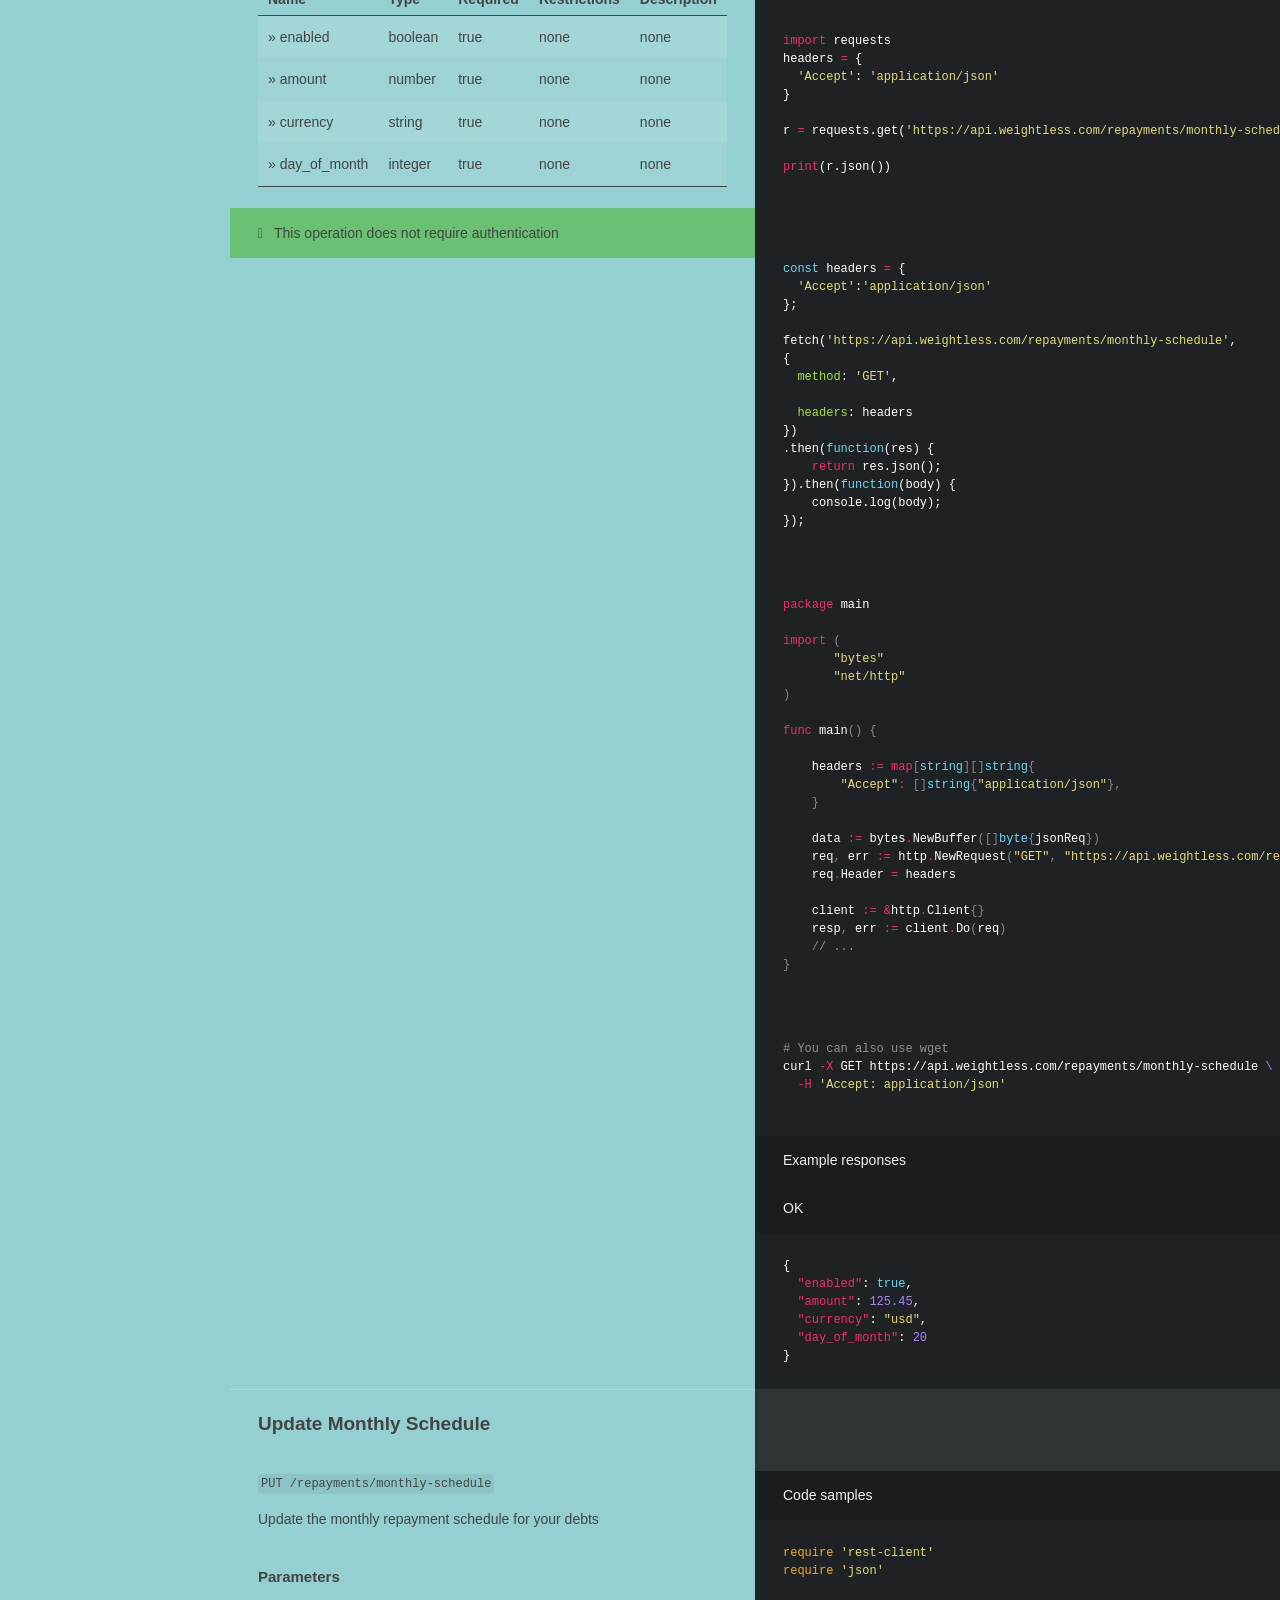
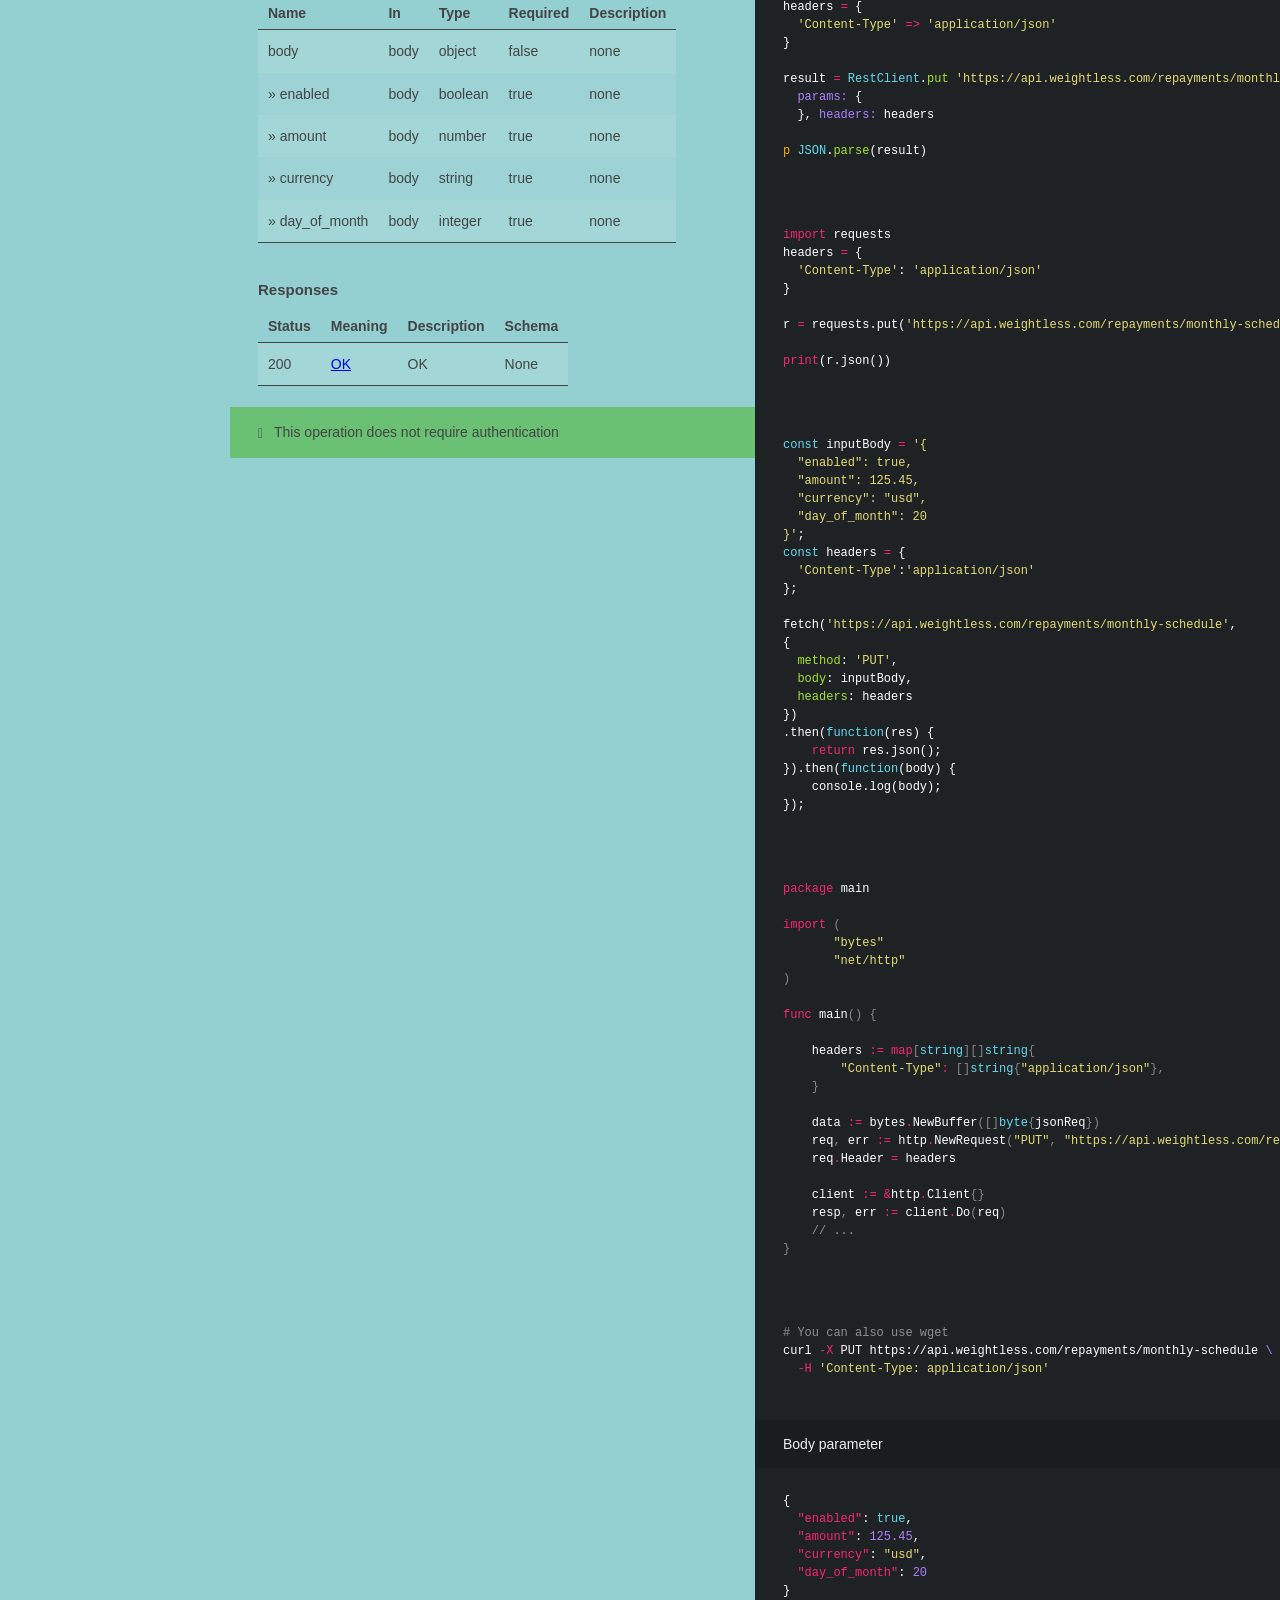
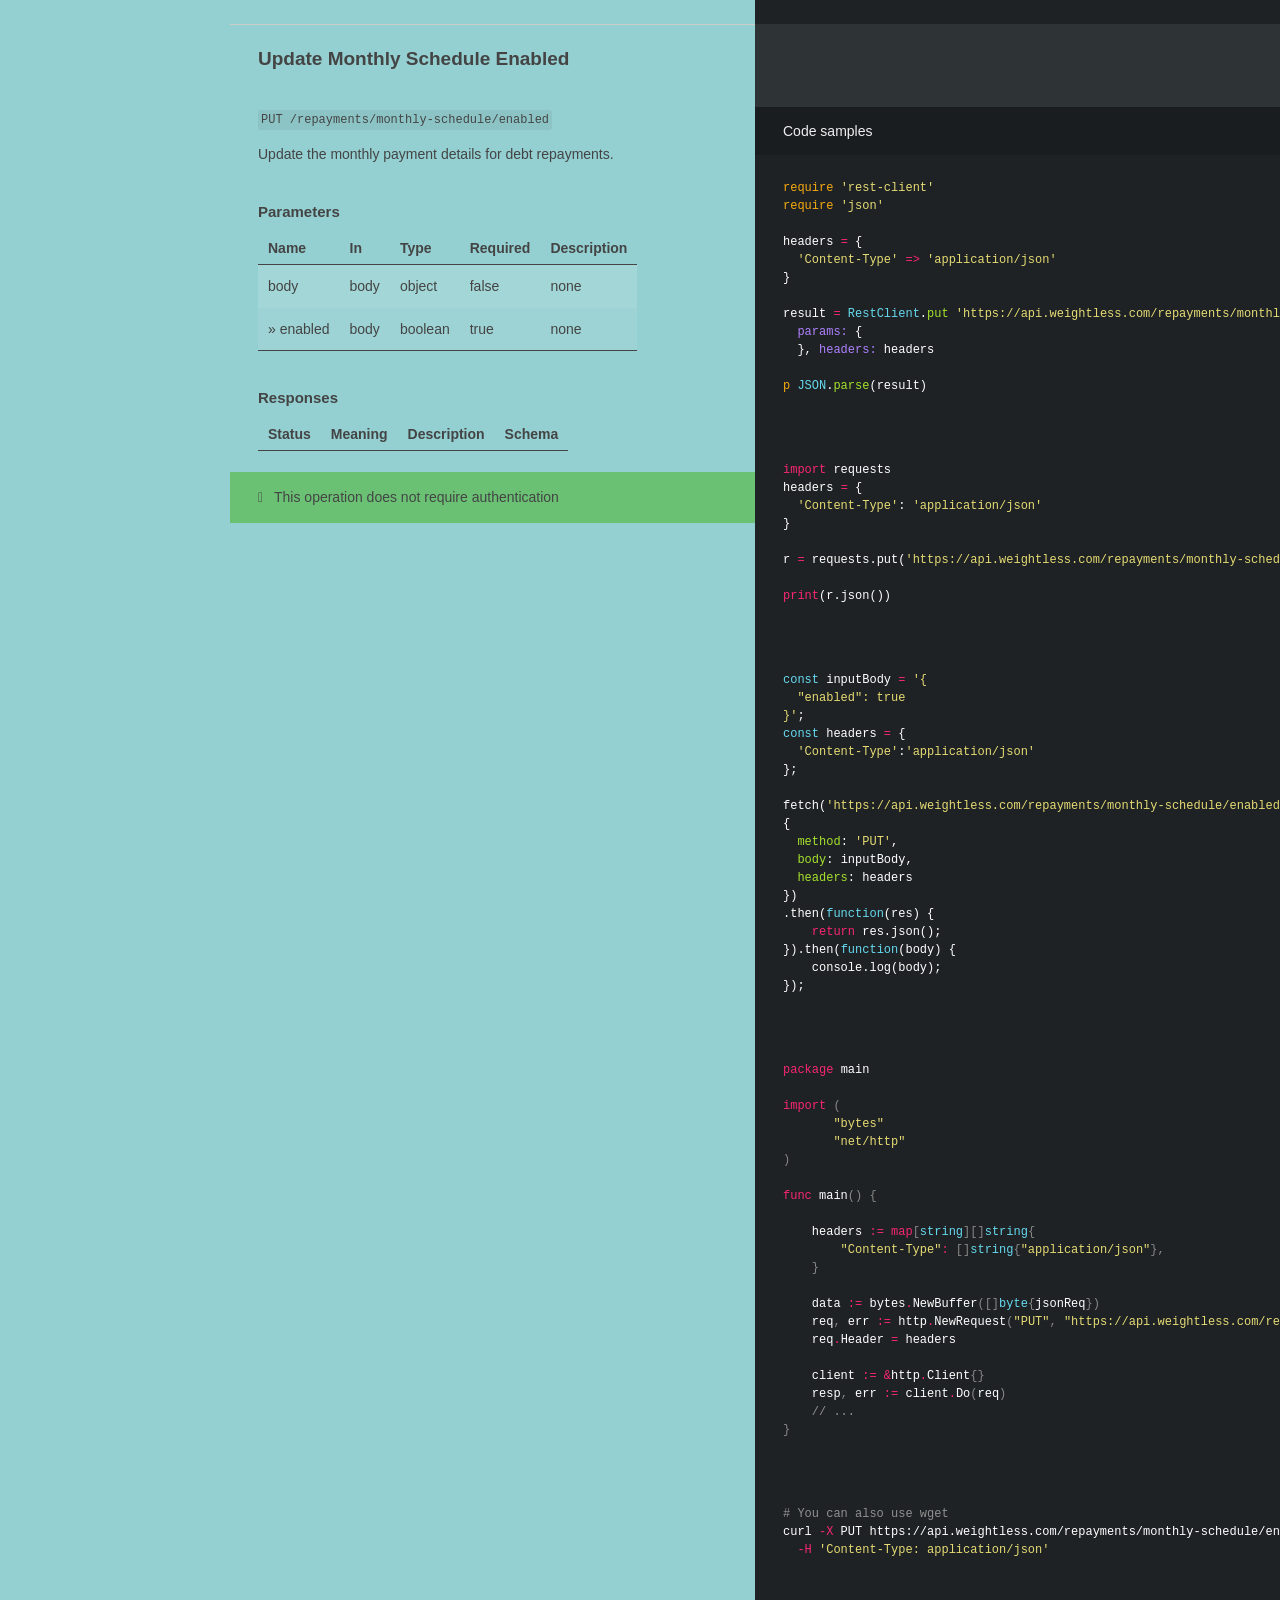
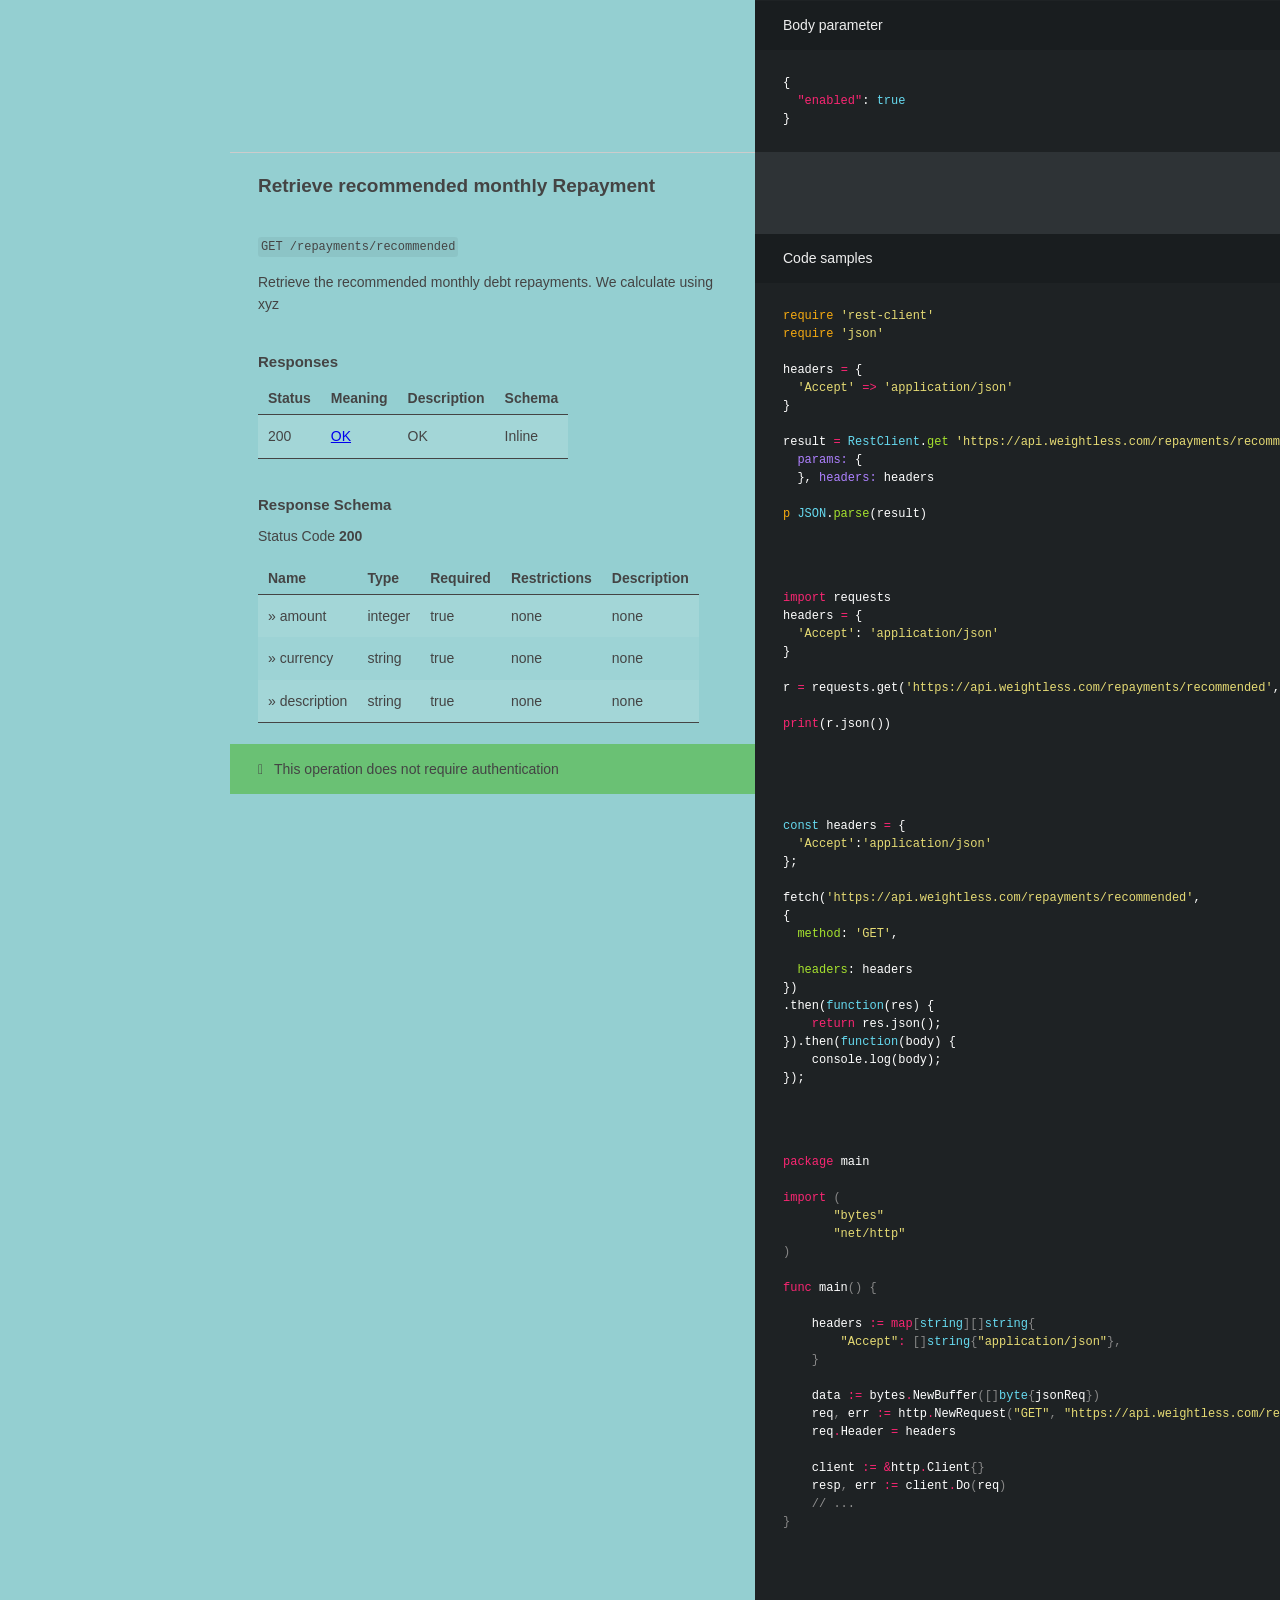
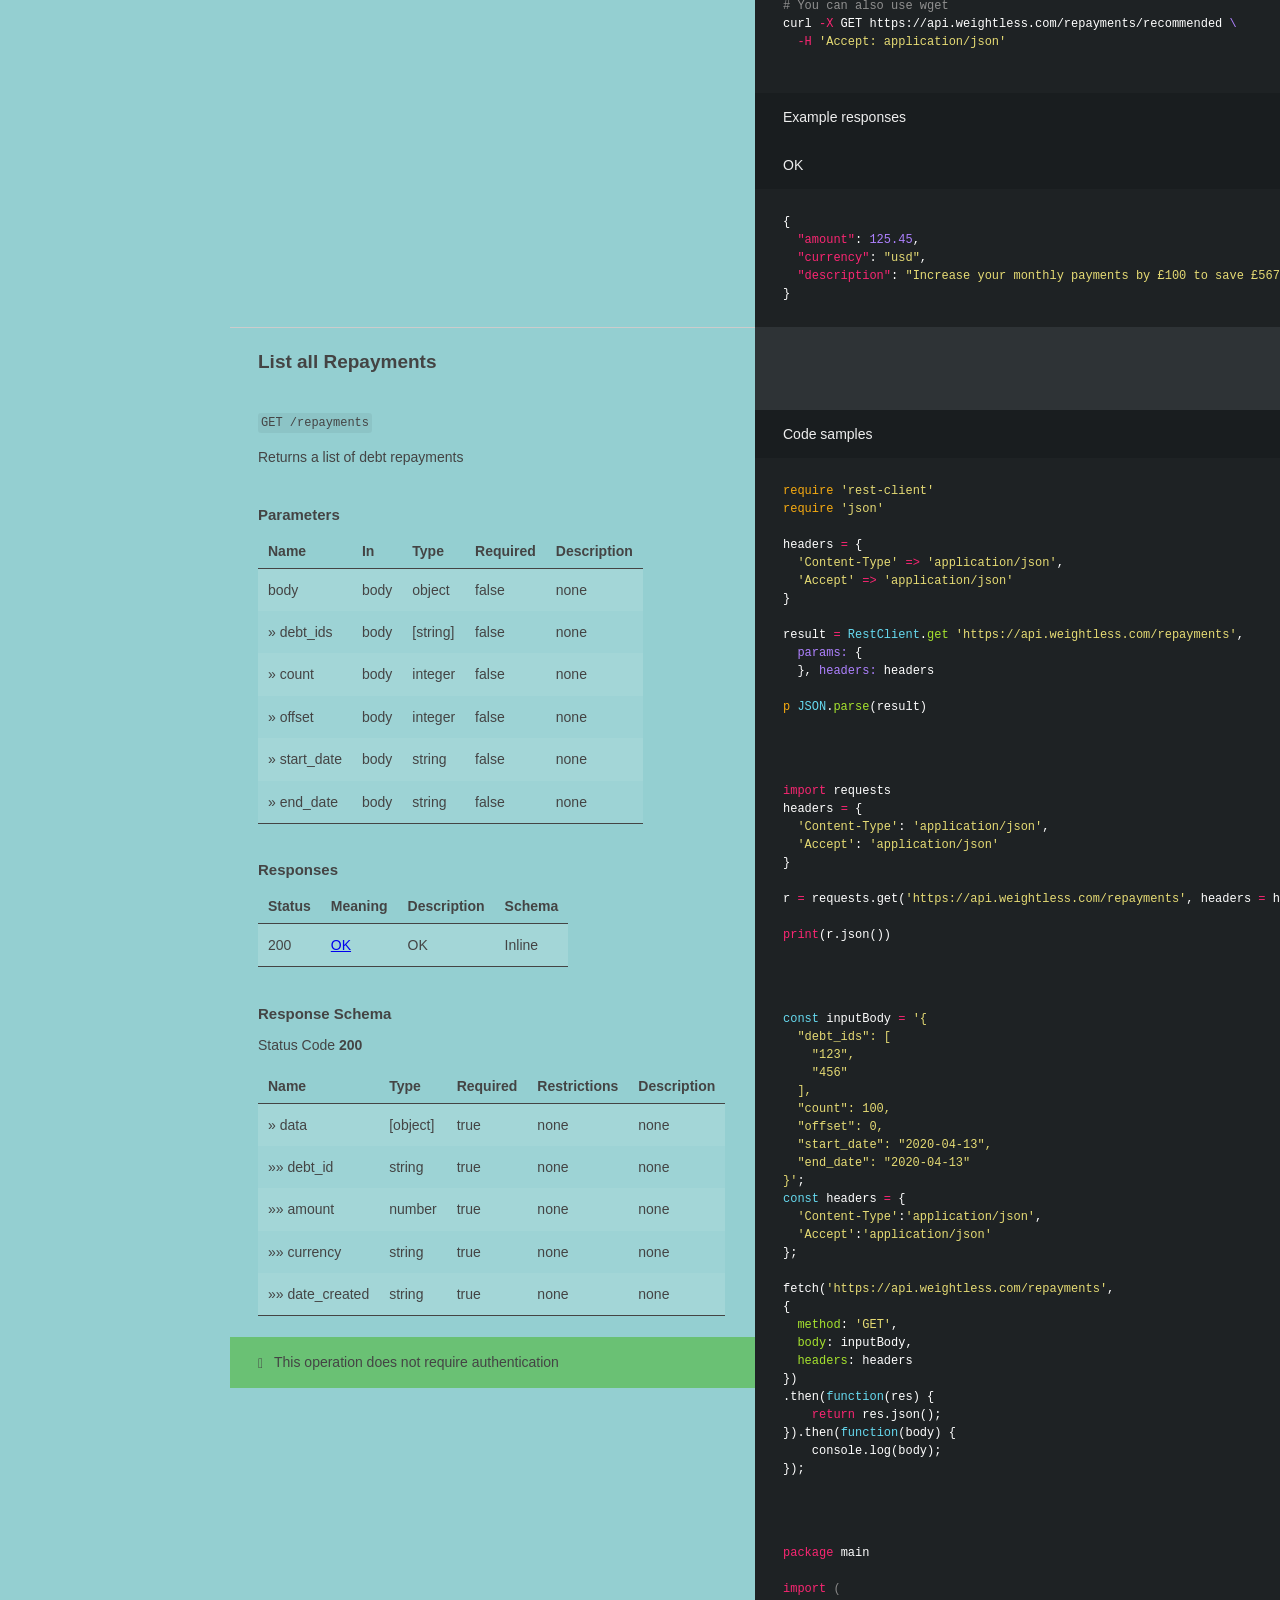
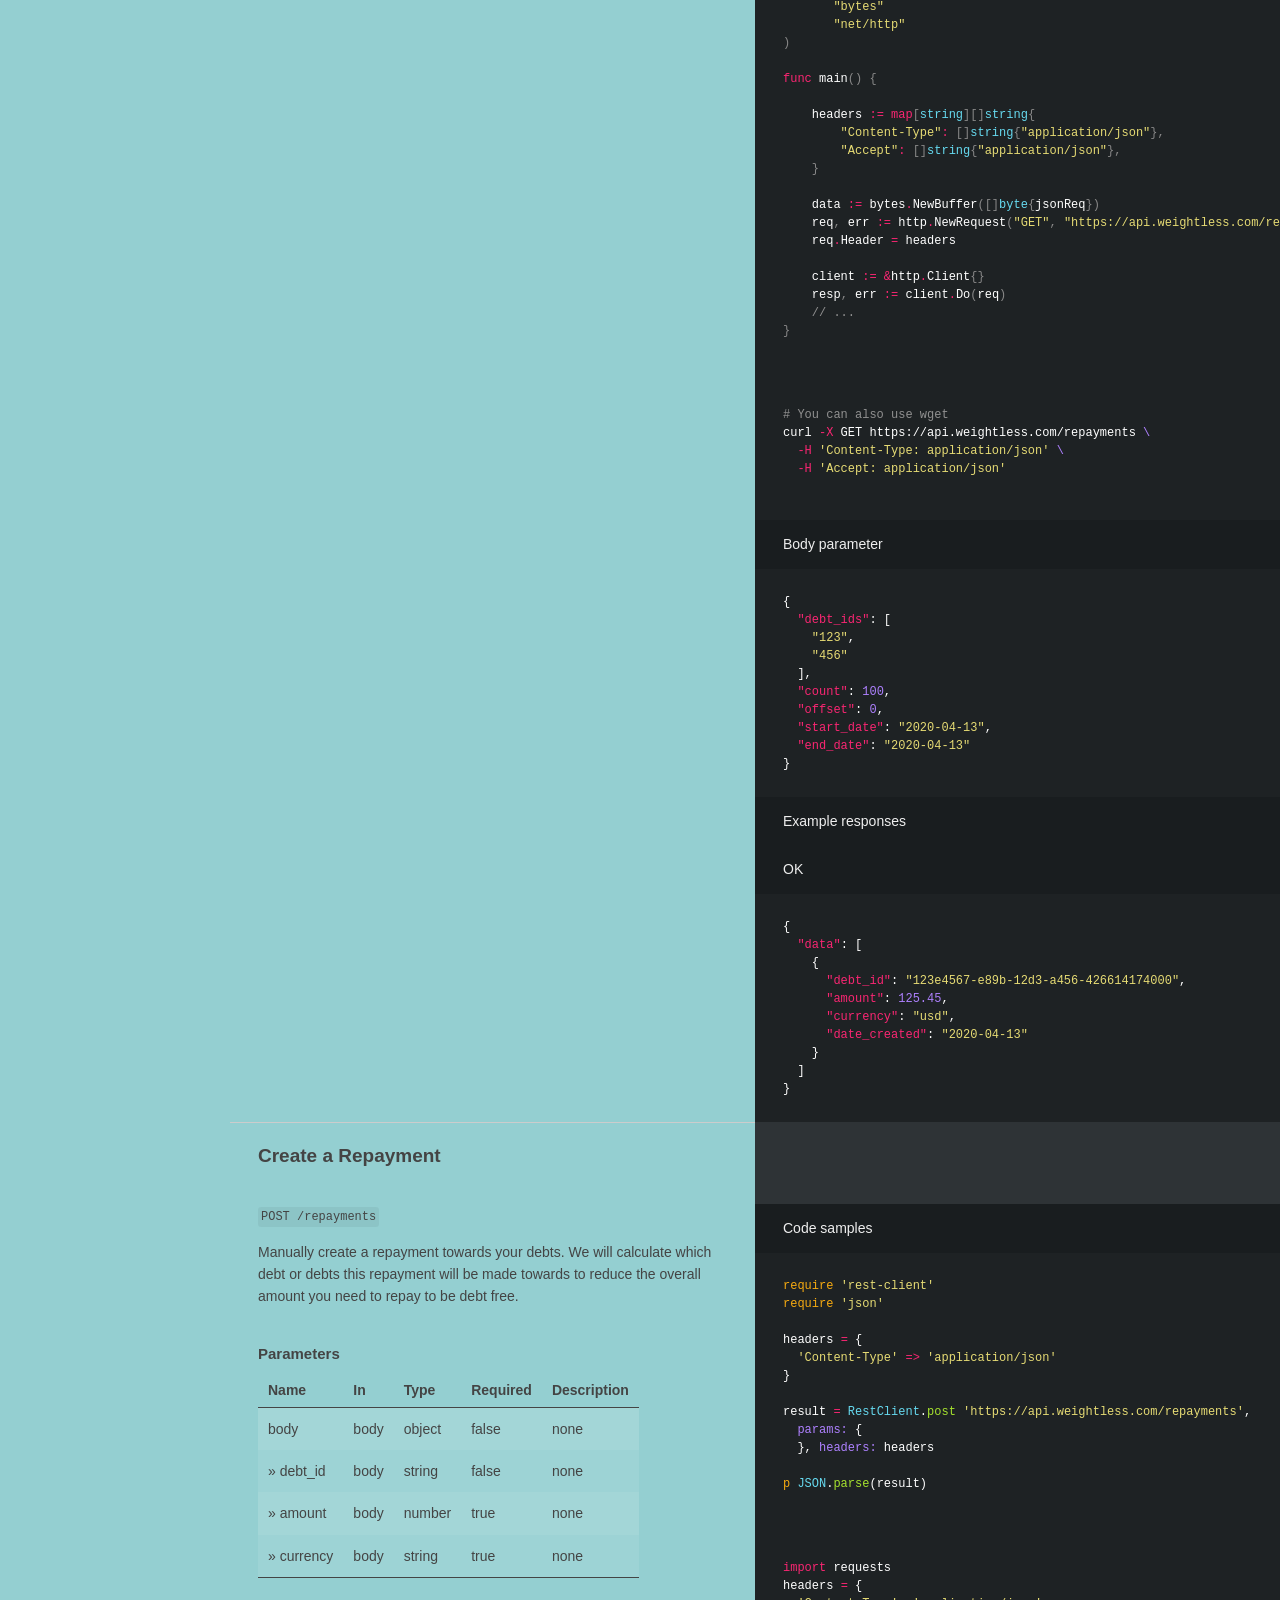
==== commit ae47cad2: "publish: testing deploying generated from commit 123074abc29d37bdba8205a0ba16a41ae567e95d" ====
--- a/010722-index.html
+++ b/010722-index.html
@@ -10,217 +10,190 @@
     <style media="screen">
       .highlight table td { padding: 5px; }
 .highlight table pre { margin: 0; }
+.highlight .gh {
+  color: #999999;
+}
+.highlight .sr {
+  color: #f6aa11;
+}
+.highlight .go {
+  color: #888888;
+}
+.highlight .gp {
+  color: #555555;
+}
+.highlight .gs {
+}
+.highlight .gu {
+  color: #aaaaaa;
+}
+.highlight .nb {
+  color: #f6aa11;
+}
+.highlight .cm {
+  color: #75715e;
+}
+.highlight .cp {
+  color: #75715e;
+}
+.highlight .c1 {
+  color: #75715e;
+}
+.highlight .cs {
+  color: #75715e;
+}
 .highlight .c, .highlight .ch, .highlight .cd, .highlight .cpf {
   color: #75715e;
-  font-style: italic;
-}
-.highlight .cm {
-  color: #75715e;
-  font-style: italic;
-}
-.highlight .c1 {
-  color: #75715e;
-  font-style: italic;
-}
-.highlight .cp {
-  color: #75715e;
-  font-weight: bold;
-}
-.highlight .cs {
-  color: #75715e;
-  font-weight: bold;
-  font-style: italic;
 }
 .highlight .err {
   color: #960050;
-  background-color: #1e0010;
+}
+.highlight .gr {
+  color: #960050;
+}
+.highlight .gt {
+  color: #960050;
+}
+.highlight .gd {
+  color: #49483e;
 }
 .highlight .gi {
-  color: #ffffff;
-  background-color: #324932;
-}
-.highlight .gd {
-  color: #ffffff;
-  background-color: #493131;
+  color: #49483e;
 }
 .highlight .ge {
-  color: #000000;
-  font-style: italic;
-}
-.highlight .gr {
-  color: #aa0000;
-}
-.highlight .gt {
-  color: #aa0000;
-}
-.highlight .gh {
-  color: #999999;
-}
-.highlight .go {
-  color: #888888;
-}
-.highlight .gp {
-  color: #555555;
-}
-.highlight .gs {
-  font-weight: bold;
-}
-.highlight .gu {
-  color: #aaaaaa;
-}
-.highlight .k, .highlight .kv {
-  color: #66d9ef;
-  font-weight: bold;
+  color: #49483e;
 }
 .highlight .kc {
   color: #66d9ef;
-  font-weight: bold;
 }
 .highlight .kd {
   color: #66d9ef;
-  font-weight: bold;
-}
-.highlight .kp {
-  color: #66d9ef;
-  font-weight: bold;
 }
 .highlight .kr {
   color: #66d9ef;
-  font-weight: bold;
+}
+.highlight .no {
+  color: #66d9ef;
 }
 .highlight .kt {
   color: #66d9ef;
-  font-weight: bold;
+}
+.highlight .mf {
+  color: #ae81ff;
+}
+.highlight .mh {
+  color: #ae81ff;
+}
+.highlight .il {
+  color: #ae81ff;
+}
+.highlight .mi {
+  color: #ae81ff;
+}
+.highlight .mo {
+  color: #ae81ff;
+}
+.highlight .m, .highlight .mb, .highlight .mx {
+  color: #ae81ff;
+}
+.highlight .sc {
+  color: #ae81ff;
+}
+.highlight .se {
+  color: #ae81ff;
+}
+.highlight .ss {
+  color: #ae81ff;
+}
+.highlight .sd {
+  color: #e6db74;
+}
+.highlight .s2 {
+  color: #e6db74;
+}
+.highlight .sb {
+  color: #e6db74;
+}
+.highlight .sh {
+  color: #e6db74;
+}
+.highlight .si {
+  color: #e6db74;
+}
+.highlight .sx {
+  color: #e6db74;
+}
+.highlight .s1 {
+  color: #e6db74;
+}
+.highlight .s, .highlight .sa, .highlight .dl {
+  color: #e6db74;
+}
+.highlight .na {
+  color: #a6e22e;
+}
+.highlight .nc {
+  color: #a6e22e;
+}
+.highlight .nd {
+  color: #a6e22e;
+}
+.highlight .ne {
+  color: #a6e22e;
+}
+.highlight .nf, .highlight .fm {
+  color: #a6e22e;
+}
+.highlight .vc {
+  color: #ffffff;
+}
+.highlight .nn {
+  color: #ffffff;
+}
+.highlight .ni {
+  color: #ffffff;
+}
+.highlight .bp {
+  color: #ffffff;
+}
+.highlight .vg {
+  color: #ffffff;
+}
+.highlight .vi {
+  color: #ffffff;
+}
+.highlight .nv, .highlight .vm {
+  color: #ffffff;
+}
+.highlight .w {
+  color: #ffffff;
+}
+.highlight {
+  color: #ffffff;
+}
+.highlight .n, .highlight .py, .highlight .nx {
+  color: #ffffff;
+}
+.highlight .nl {
+  color: #f92672;
+}
+.highlight .ow {
+  color: #f92672;
+}
+.highlight .nt {
+  color: #f92672;
+}
+.highlight .k, .highlight .kv {
+  color: #f92672;
 }
 .highlight .kn {
   color: #f92672;
-  font-weight: bold;
-}
-.highlight .ow {
+}
+.highlight .kp {
   color: #f92672;
-  font-weight: bold;
 }
 .highlight .o {
   color: #f92672;
-  font-weight: bold;
-}
-.highlight .mf {
-  color: #ae81ff;
-}
-.highlight .mh {
-  color: #ae81ff;
-}
-.highlight .il {
-  color: #ae81ff;
-}
-.highlight .mi {
-  color: #ae81ff;
-}
-.highlight .mo {
-  color: #ae81ff;
-}
-.highlight .m, .highlight .mb, .highlight .mx {
-  color: #ae81ff;
-}
-.highlight .se {
-  color: #ae81ff;
-}
-.highlight .sa {
-  color: #66d9ef;
-  font-weight: bold;
-}
-.highlight .sb {
-  color: #e6db74;
-}
-.highlight .sc {
-  color: #e6db74;
-}
-.highlight .sd {
-  color: #e6db74;
-}
-.highlight .s2 {
-  color: #e6db74;
-}
-.highlight .sh {
-  color: #e6db74;
-}
-.highlight .si {
-  color: #e6db74;
-}
-.highlight .sx {
-  color: #e6db74;
-}
-.highlight .sr {
-  color: #e6db74;
-}
-.highlight .s1 {
-  color: #e6db74;
-}
-.highlight .ss {
-  color: #e6db74;
-}
-.highlight .s, .highlight .dl {
-  color: #e6db74;
-}
-.highlight .na {
-  color: #a6e22e;
-}
-.highlight .nc {
-  color: #a6e22e;
-  font-weight: bold;
-}
-.highlight .nd {
-  color: #a6e22e;
-  font-weight: bold;
-}
-.highlight .ne {
-  color: #a6e22e;
-  font-weight: bold;
-}
-.highlight .nf, .highlight .fm {
-  color: #a6e22e;
-  font-weight: bold;
-}
-.highlight .no {
-  color: #66d9ef;
-}
-.highlight .bp {
-  color: #f8f8f2;
-}
-.highlight .nb {
-  color: #f8f8f2;
-}
-.highlight .ni {
-  color: #f8f8f2;
-}
-.highlight .nn {
-  color: #f8f8f2;
-}
-.highlight .vc {
-  color: #f8f8f2;
-}
-.highlight .vg {
-  color: #f8f8f2;
-}
-.highlight .vi {
-  color: #f8f8f2;
-}
-.highlight .nv, .highlight .vm {
-  color: #f8f8f2;
-}
-.highlight .w {
-  color: #f8f8f2;
-}
-.highlight .nl {
-  color: #f8f8f2;
-  font-weight: bold;
-}
-.highlight .nt {
-  color: #f92672;
-}
-.highlight {
-  color: #f8f8f2;
-  background-color: #49483e;
 }
     </style>
     <style media="print">
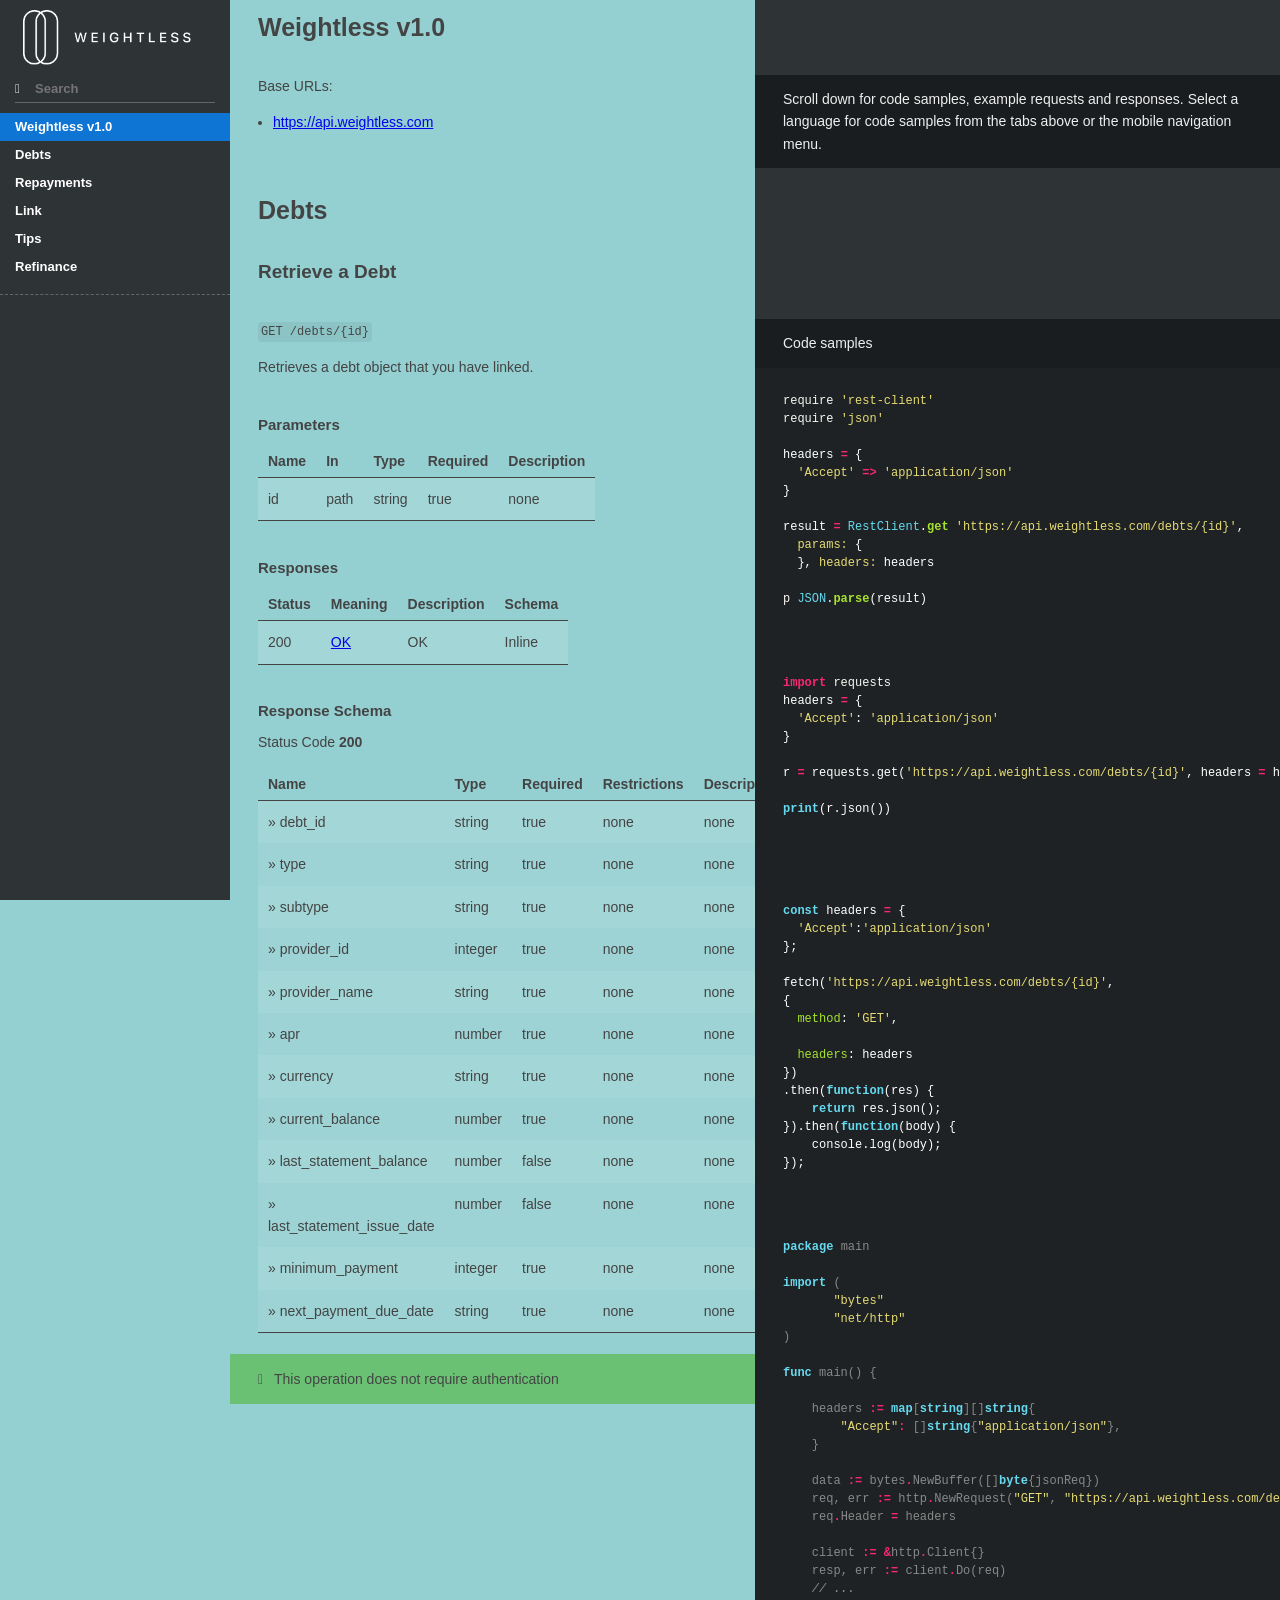
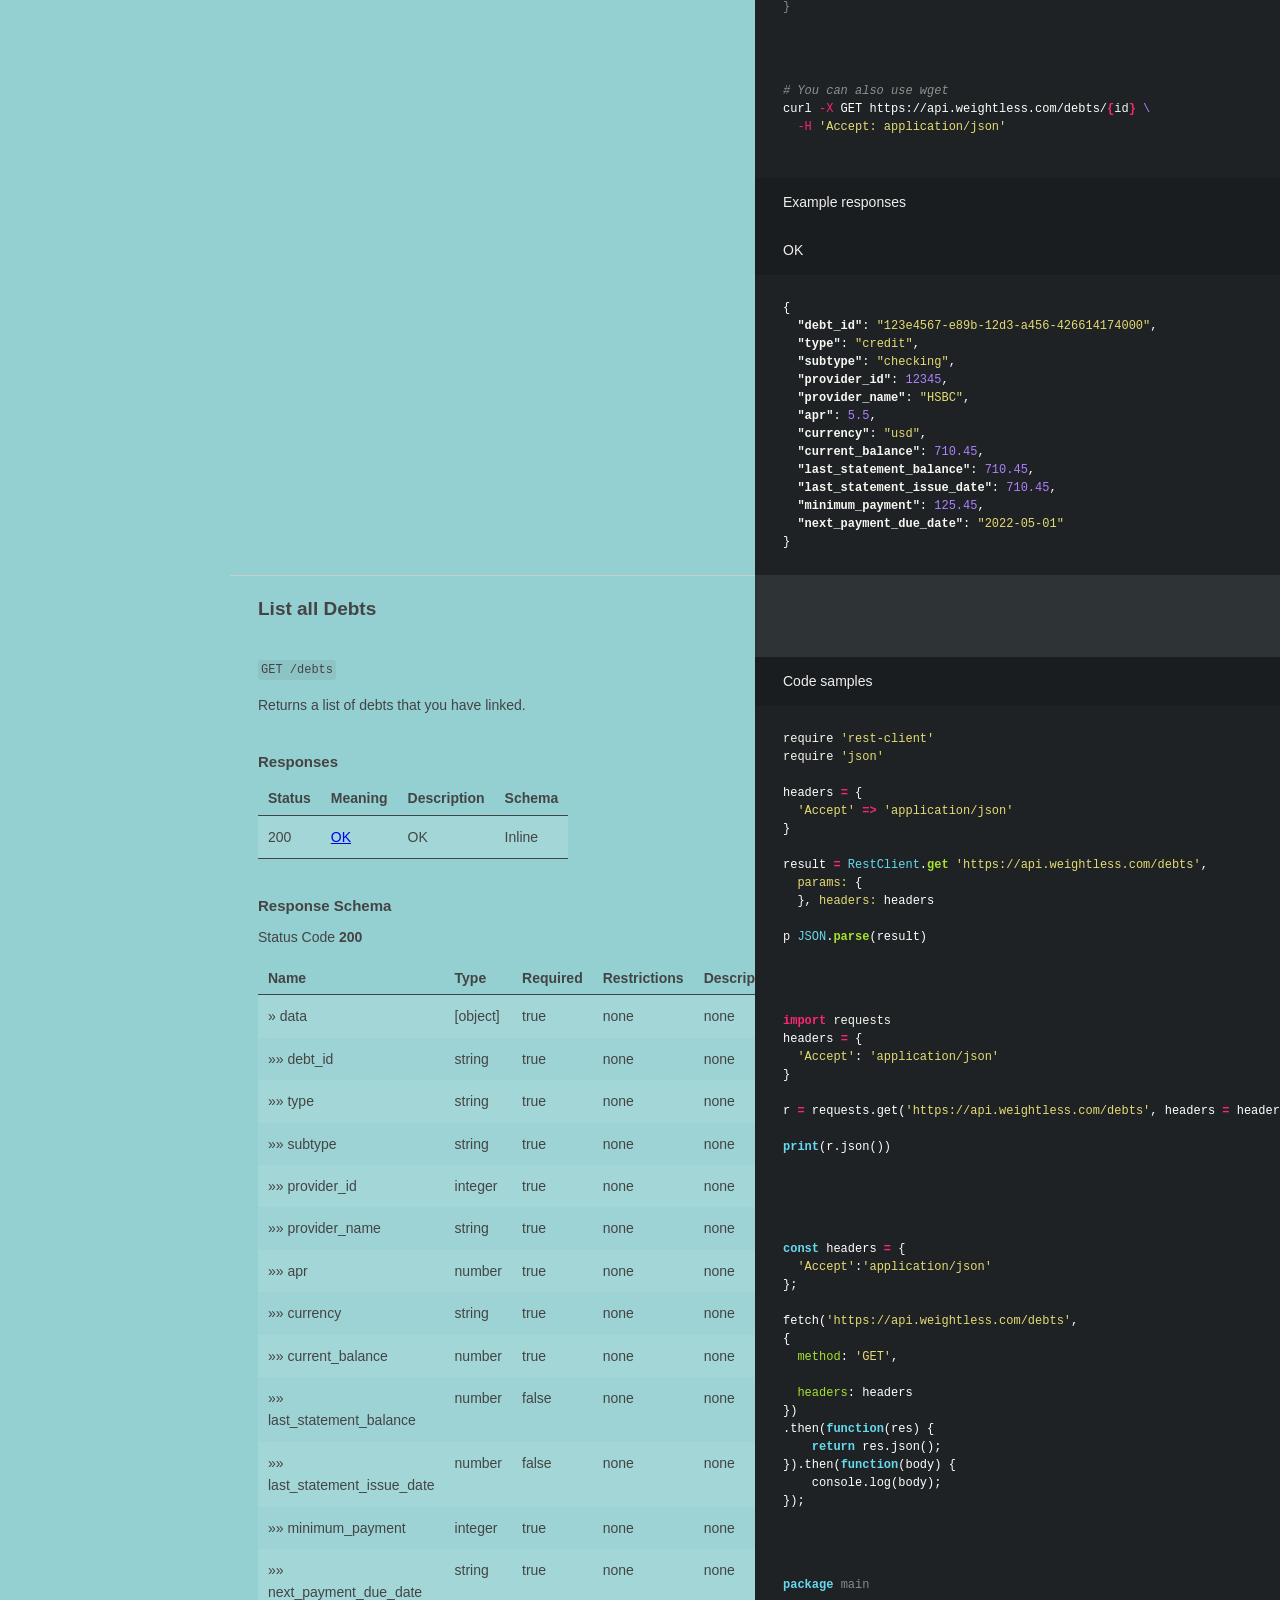
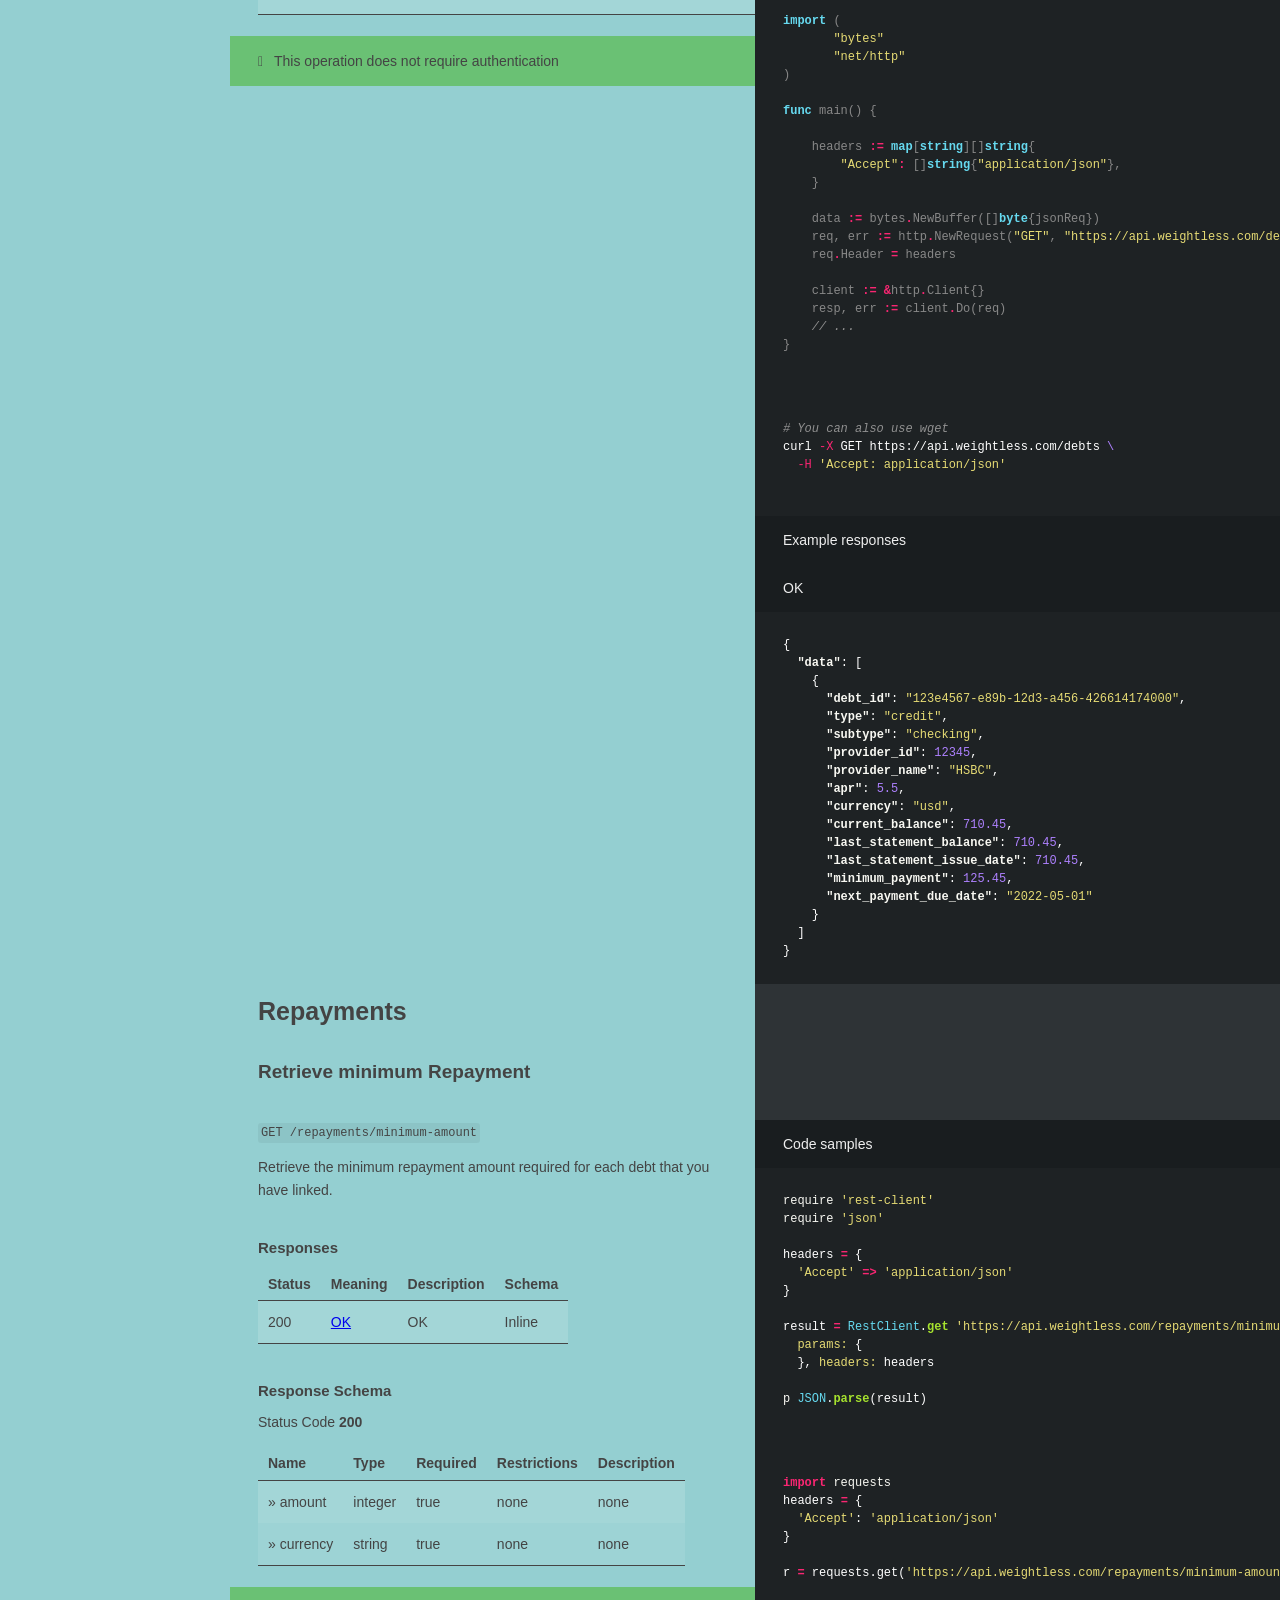
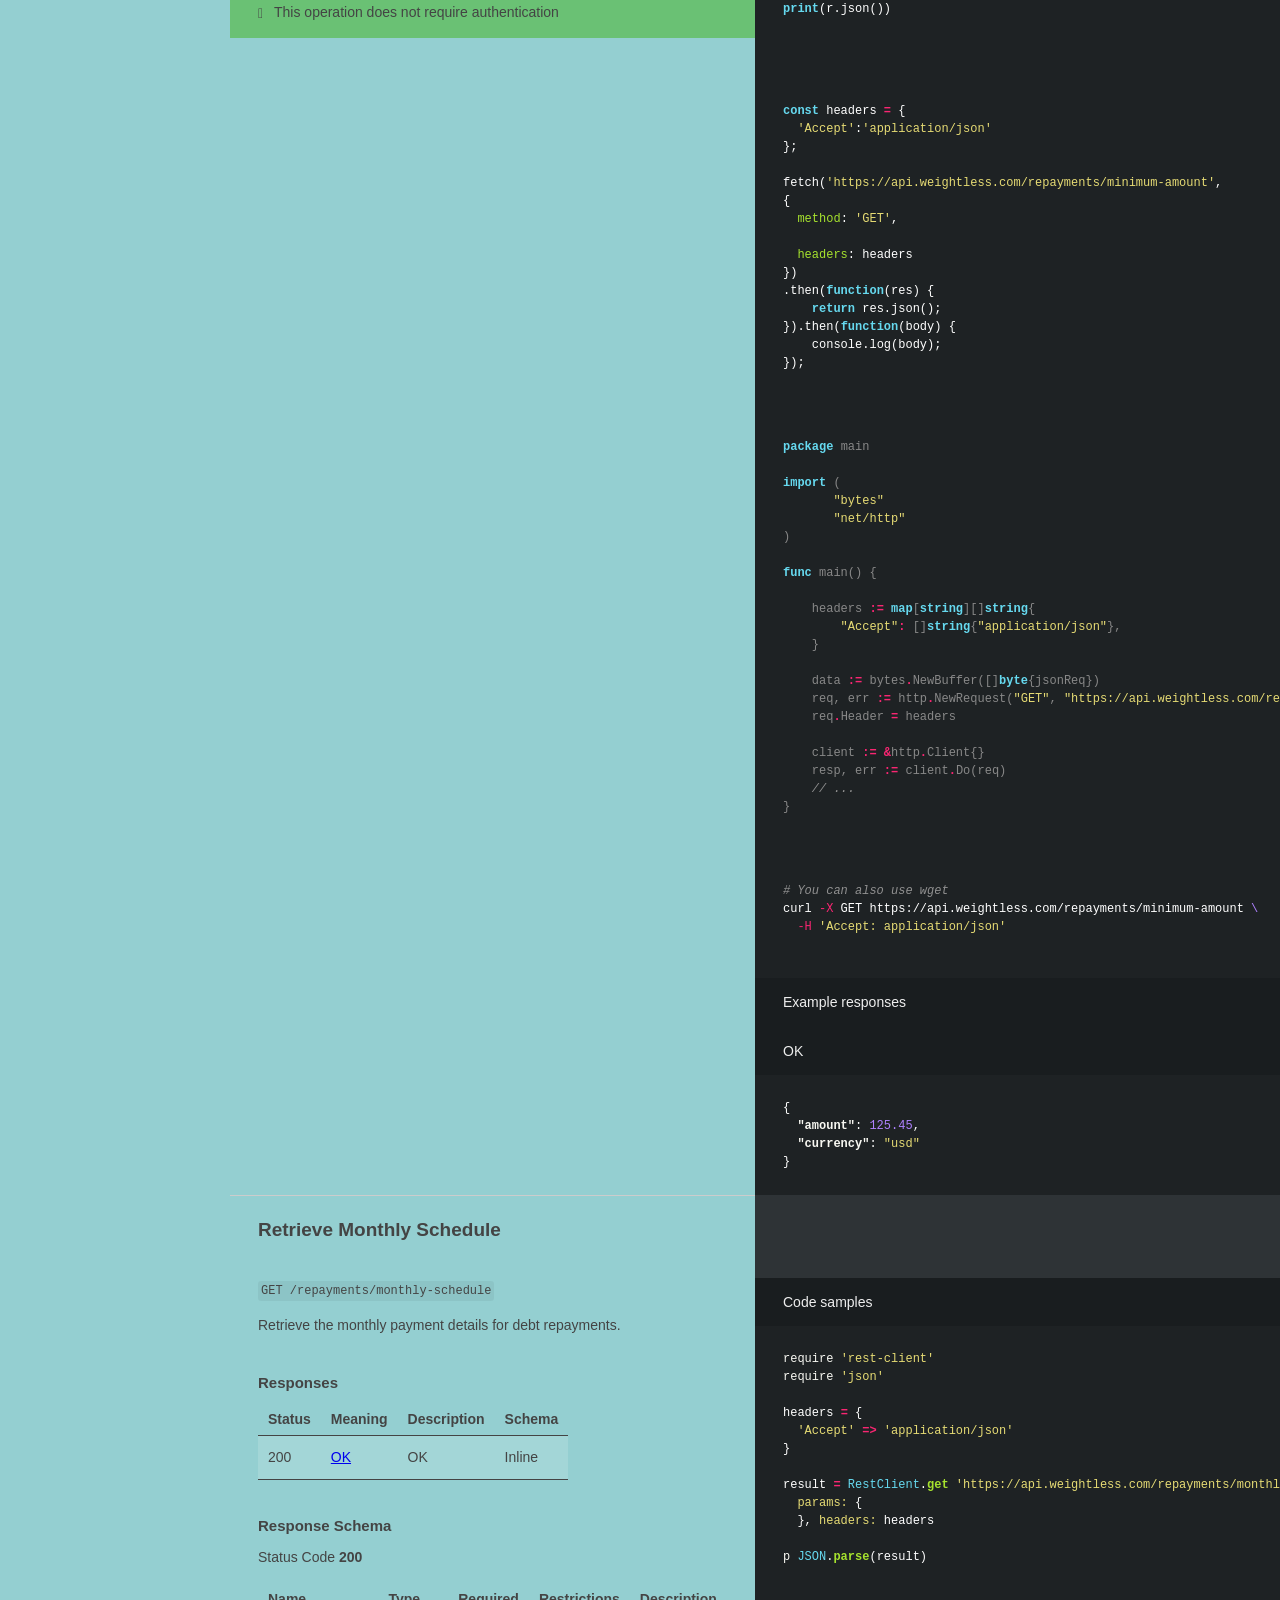
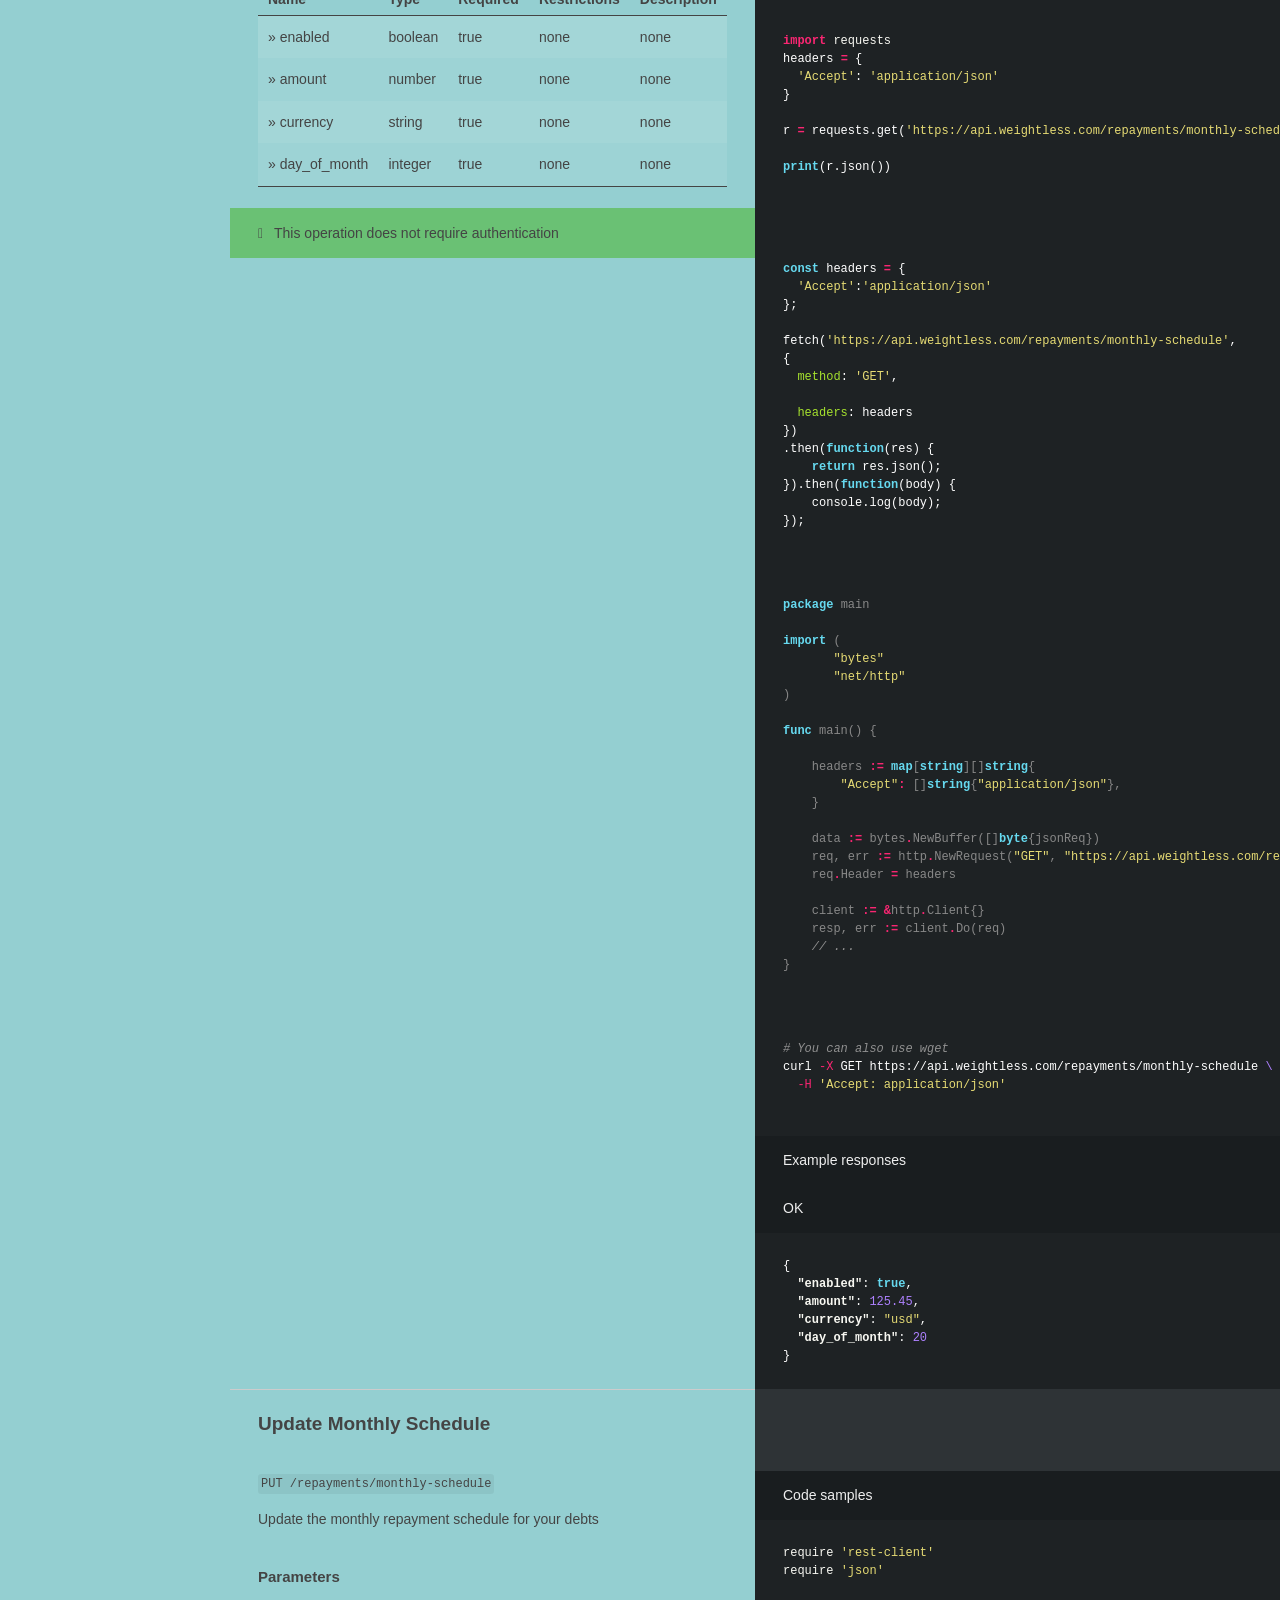
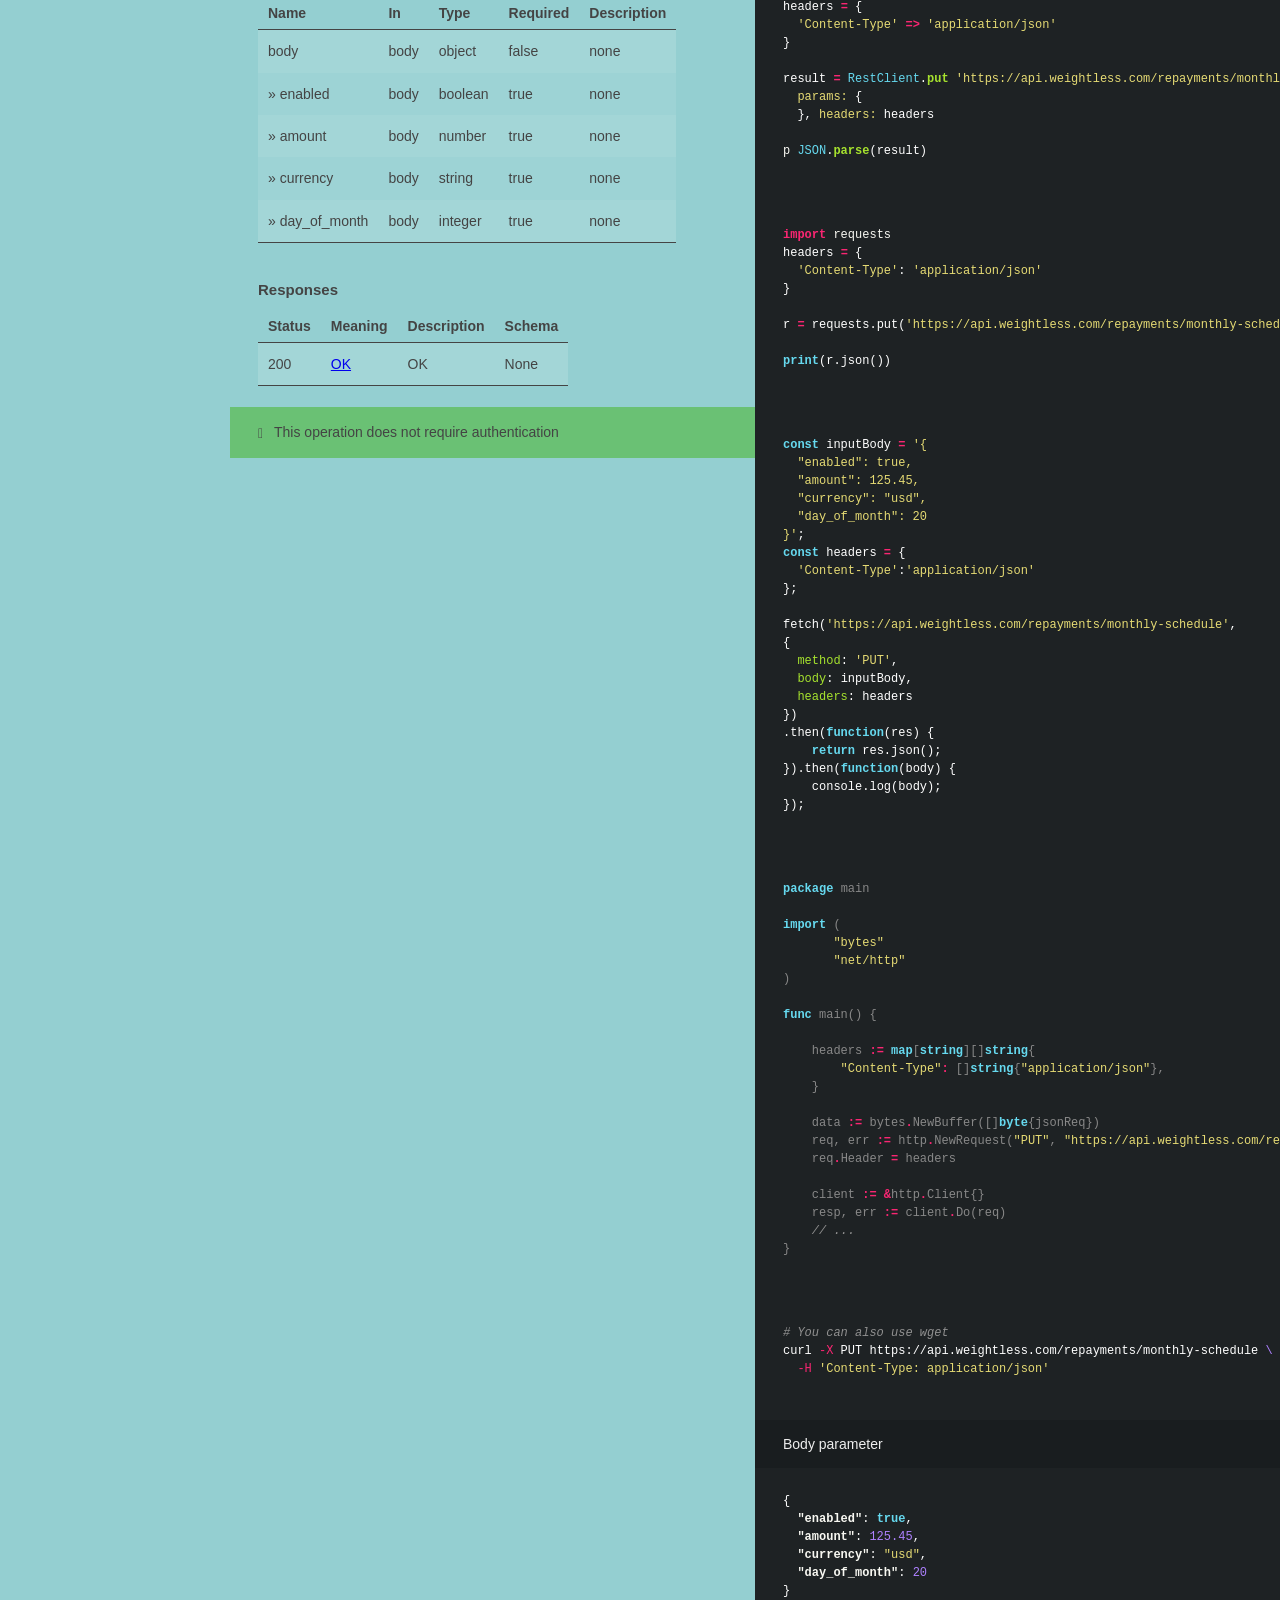
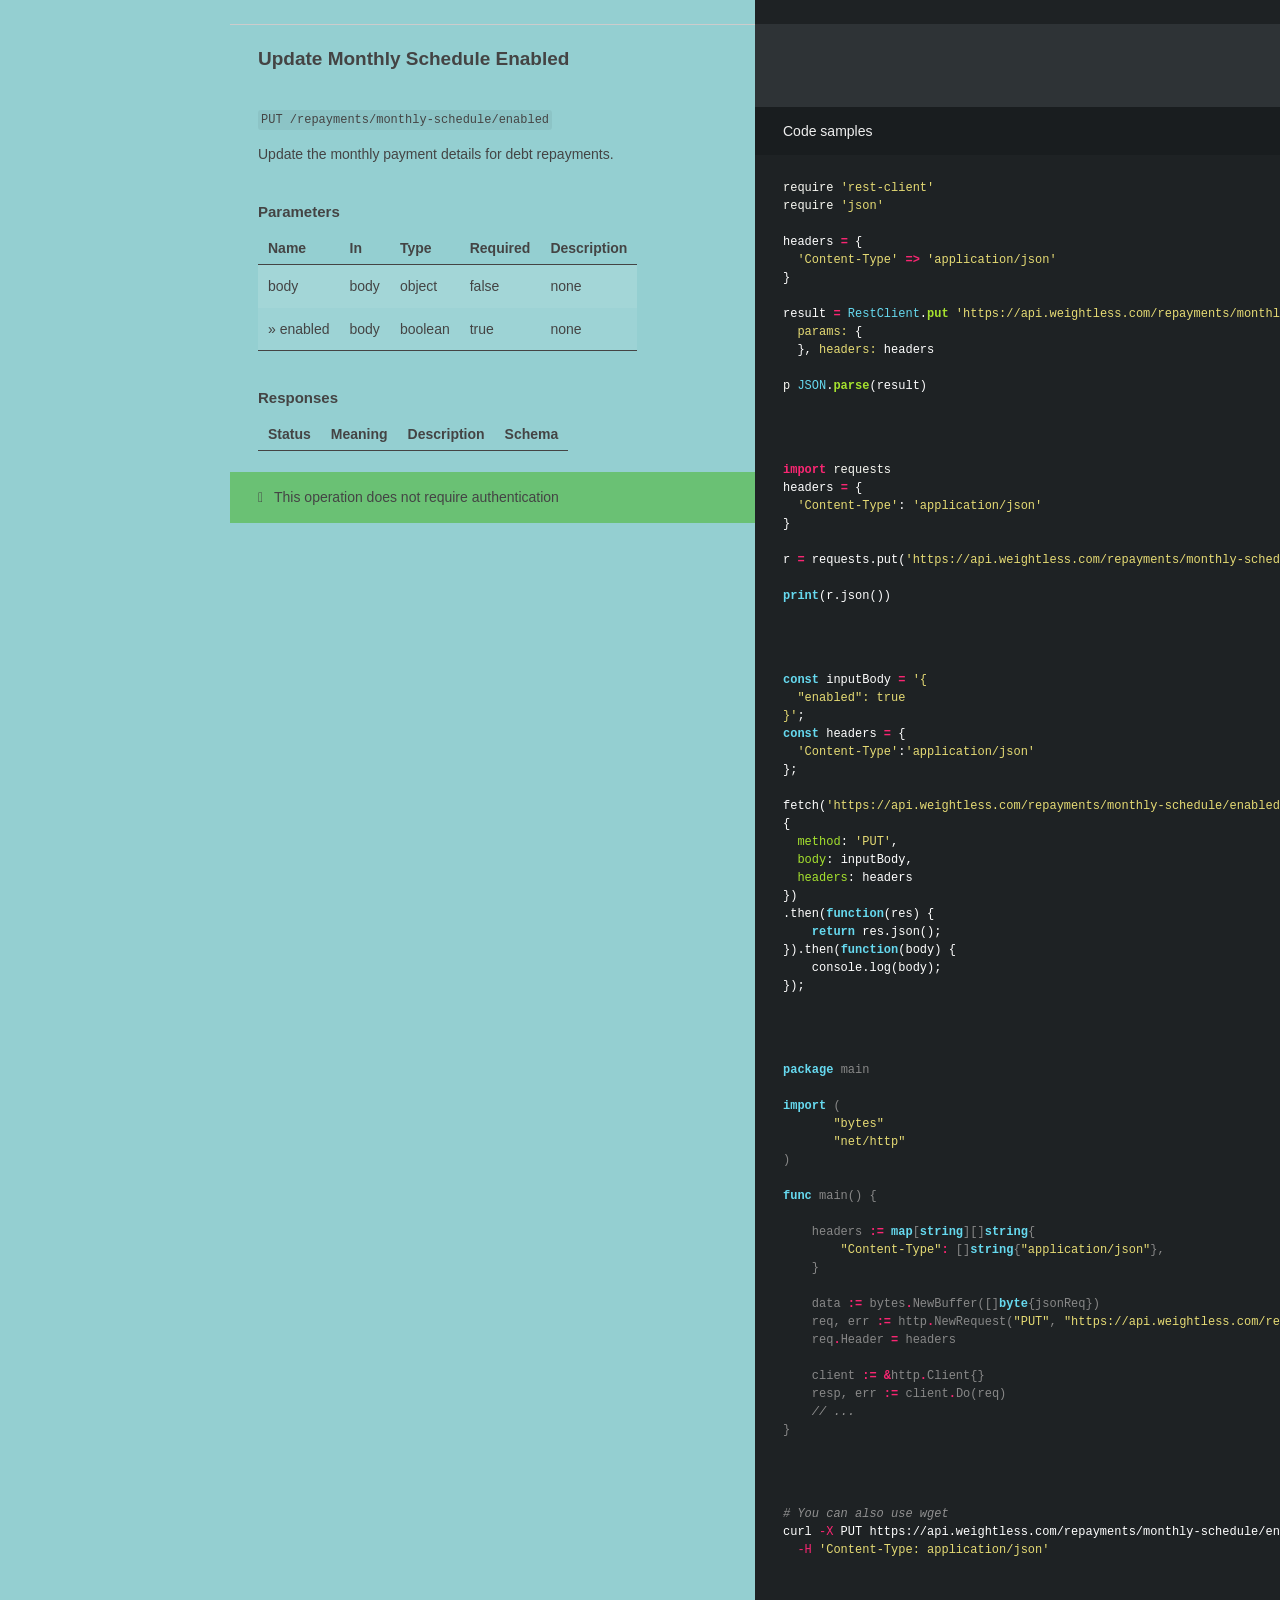
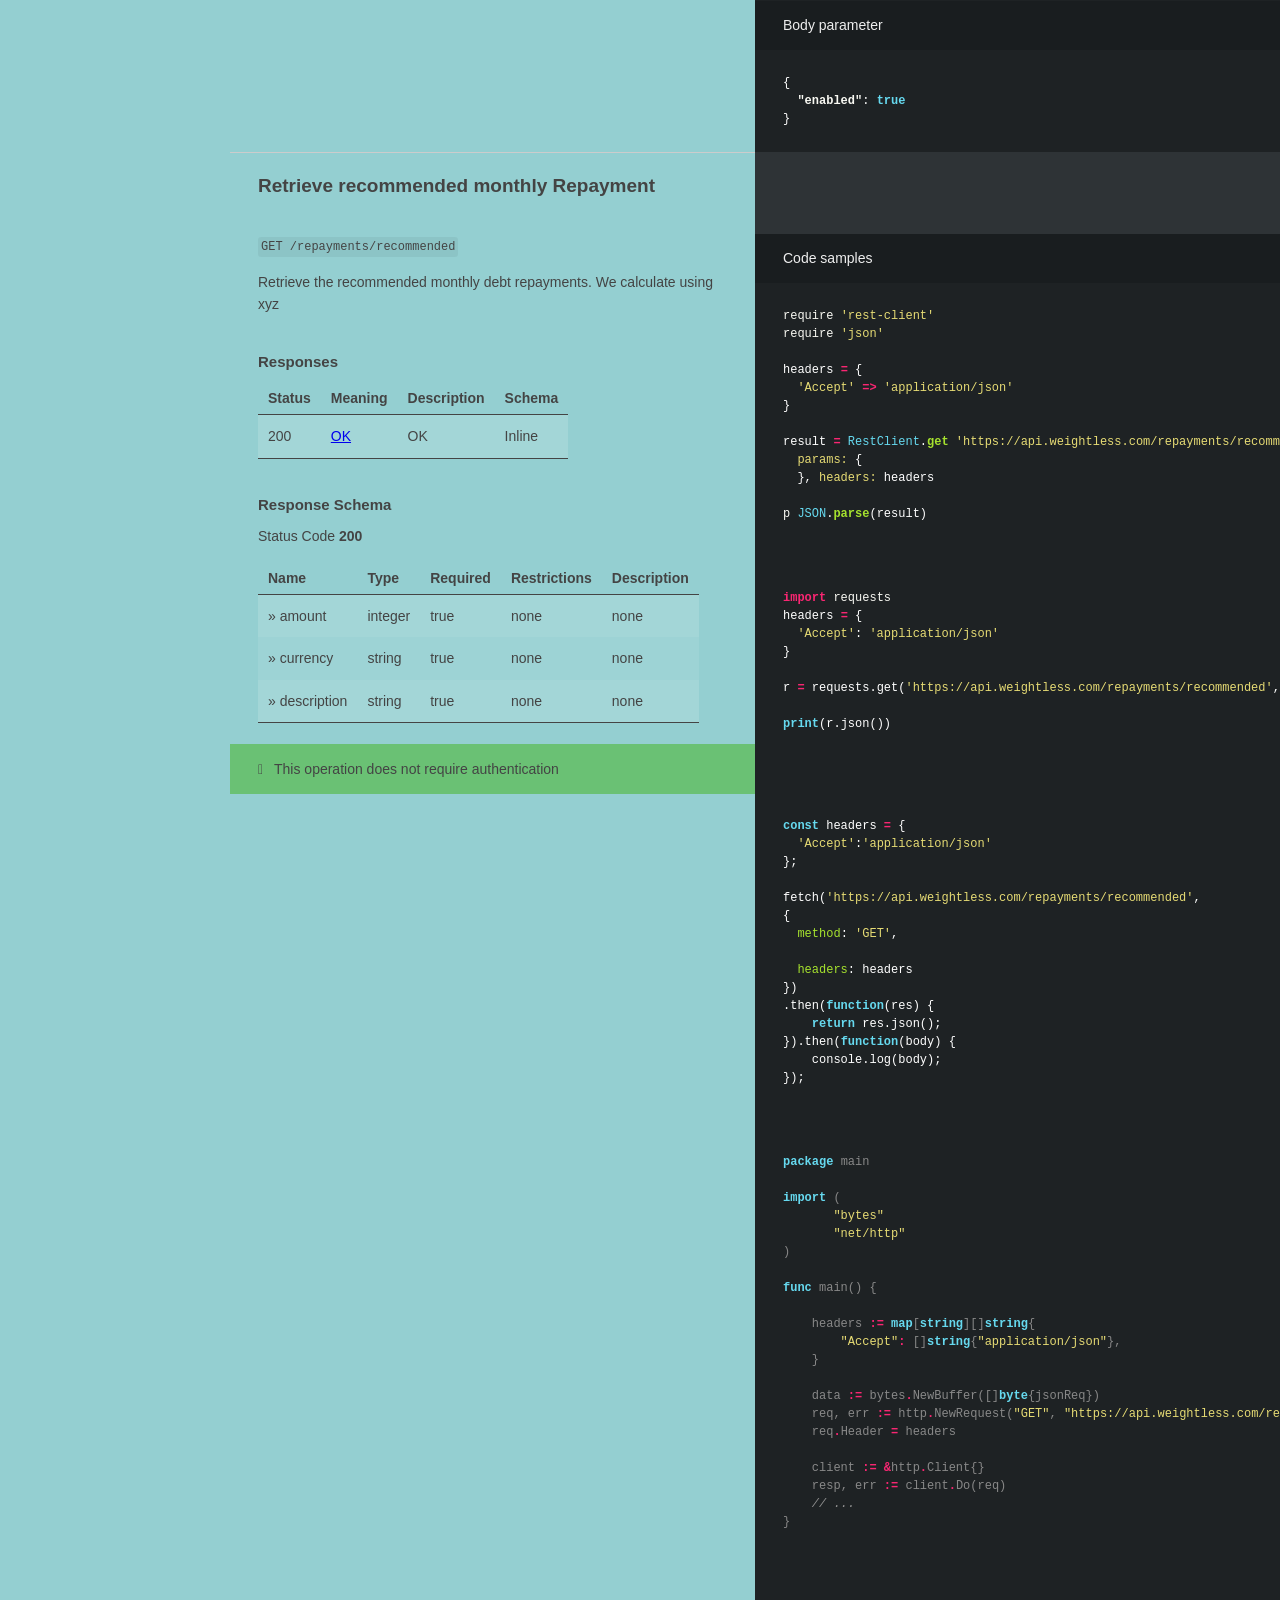
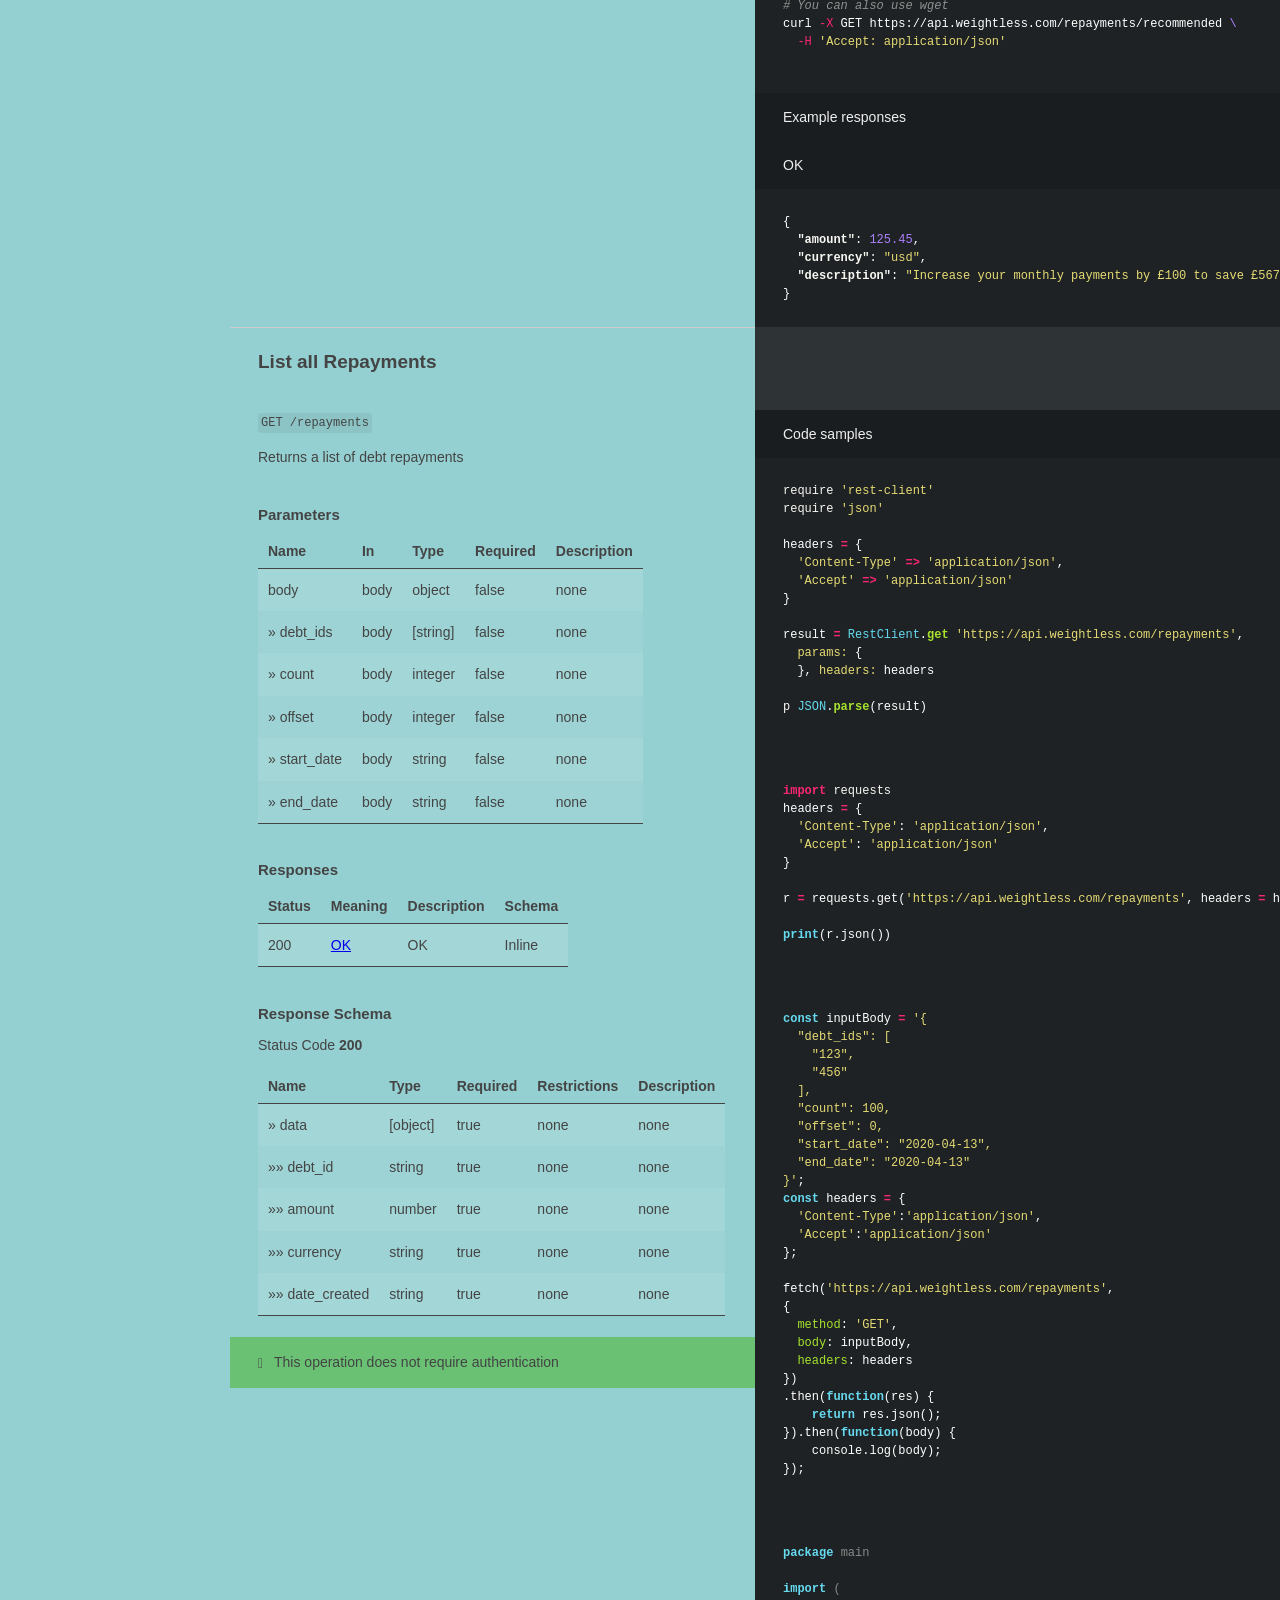
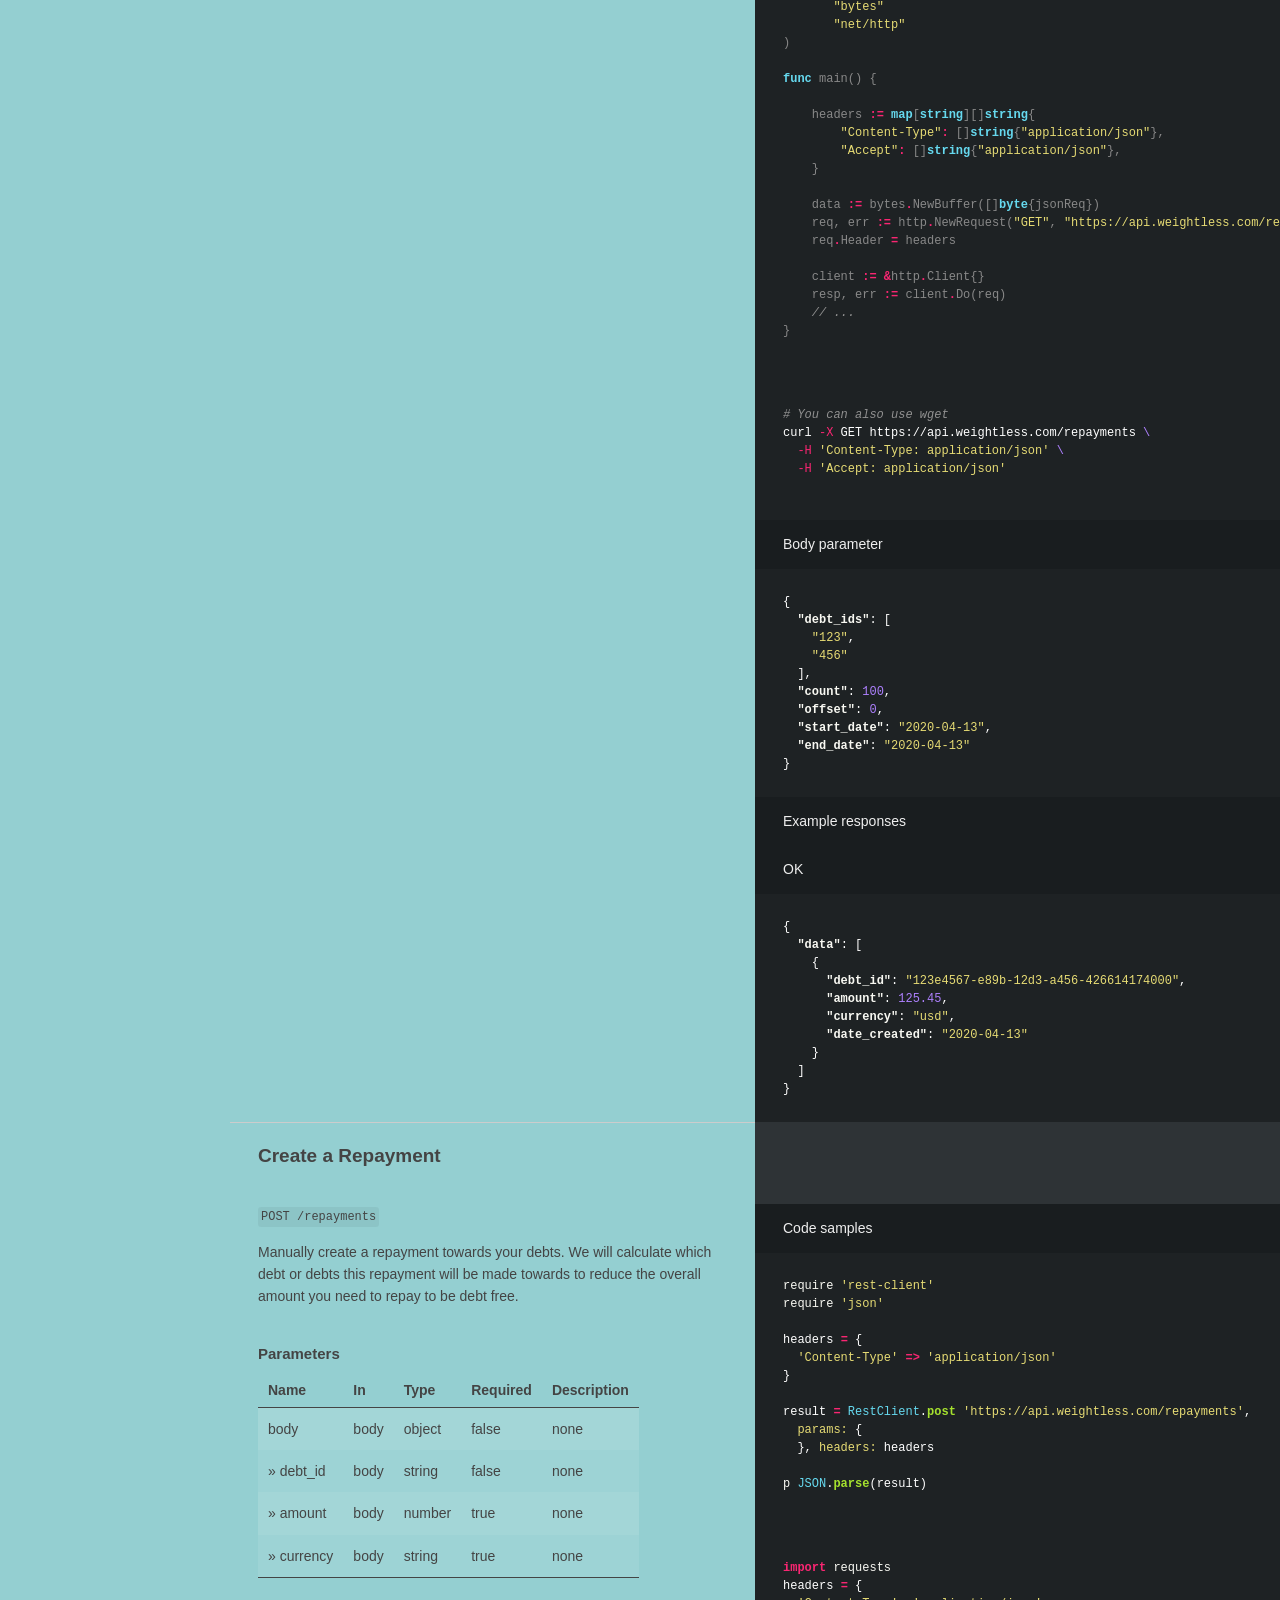
==== commit 3c2c78ff: "deploy: 2eee6d65ed72d86bd1abb34f7845b294845ae1cc" ====
--- a/010722-index.html
+++ b/010722-index.html
@@ -10,12 +10,52 @@
     <style media="screen">
       .highlight table td { padding: 5px; }
 .highlight table pre { margin: 0; }
+.highlight .c, .highlight .ch, .highlight .cd, .highlight .cpf {
+  color: #75715e;
+  font-style: italic;
+}
+.highlight .cm {
+  color: #75715e;
+  font-style: italic;
+}
+.highlight .c1 {
+  color: #75715e;
+  font-style: italic;
+}
+.highlight .cp {
+  color: #75715e;
+  font-weight: bold;
+}
+.highlight .cs {
+  color: #75715e;
+  font-weight: bold;
+  font-style: italic;
+}
+.highlight .err {
+  color: #960050;
+  background-color: #1e0010;
+}
+.highlight .gi {
+  color: #ffffff;
+  background-color: #324932;
+}
+.highlight .gd {
+  color: #ffffff;
+  background-color: #493131;
+}
+.highlight .ge {
+  color: #000000;
+  font-style: italic;
+}
+.highlight .gr {
+  color: #aa0000;
+}
+.highlight .gt {
+  color: #aa0000;
+}
 .highlight .gh {
   color: #999999;
 }
-.highlight .sr {
-  color: #f6aa11;
-}
 .highlight .go {
   color: #888888;
 }
@@ -23,177 +63,164 @@
   color: #555555;
 }
 .highlight .gs {
+  font-weight: bold;
 }
 .highlight .gu {
   color: #aaaaaa;
 }
-.highlight .nb {
-  color: #f6aa11;
-}
-.highlight .cm {
-  color: #75715e;
-}
-.highlight .cp {
-  color: #75715e;
-}
-.highlight .c1 {
-  color: #75715e;
-}
-.highlight .cs {
-  color: #75715e;
-}
-.highlight .c, .highlight .ch, .highlight .cd, .highlight .cpf {
-  color: #75715e;
-}
-.highlight .err {
-  color: #960050;
-}
-.highlight .gr {
-  color: #960050;
-}
-.highlight .gt {
-  color: #960050;
-}
-.highlight .gd {
-  color: #49483e;
-}
-.highlight .gi {
-  color: #49483e;
-}
-.highlight .ge {
-  color: #49483e;
+.highlight .k, .highlight .kv {
+  color: #66d9ef;
+  font-weight: bold;
 }
 .highlight .kc {
   color: #66d9ef;
+  font-weight: bold;
 }
 .highlight .kd {
   color: #66d9ef;
+  font-weight: bold;
+}
+.highlight .kp {
+  color: #66d9ef;
+  font-weight: bold;
 }
 .highlight .kr {
   color: #66d9ef;
+  font-weight: bold;
+}
+.highlight .kt {
+  color: #66d9ef;
+  font-weight: bold;
+}
+.highlight .kn {
+  color: #f92672;
+  font-weight: bold;
+}
+.highlight .ow {
+  color: #f92672;
+  font-weight: bold;
+}
+.highlight .o {
+  color: #f92672;
+  font-weight: bold;
+}
+.highlight .mf {
+  color: #ae81ff;
+}
+.highlight .mh {
+  color: #ae81ff;
+}
+.highlight .il {
+  color: #ae81ff;
+}
+.highlight .mi {
+  color: #ae81ff;
+}
+.highlight .mo {
+  color: #ae81ff;
+}
+.highlight .m, .highlight .mb, .highlight .mx {
+  color: #ae81ff;
+}
+.highlight .se {
+  color: #ae81ff;
+}
+.highlight .sa {
+  color: #66d9ef;
+  font-weight: bold;
+}
+.highlight .sb {
+  color: #e6db74;
+}
+.highlight .sc {
+  color: #e6db74;
+}
+.highlight .sd {
+  color: #e6db74;
+}
+.highlight .s2 {
+  color: #e6db74;
+}
+.highlight .sh {
+  color: #e6db74;
+}
+.highlight .si {
+  color: #e6db74;
+}
+.highlight .sx {
+  color: #e6db74;
+}
+.highlight .sr {
+  color: #e6db74;
+}
+.highlight .s1 {
+  color: #e6db74;
+}
+.highlight .ss {
+  color: #e6db74;
+}
+.highlight .s, .highlight .dl {
+  color: #e6db74;
+}
+.highlight .na {
+  color: #a6e22e;
+}
+.highlight .nc {
+  color: #a6e22e;
+  font-weight: bold;
+}
+.highlight .nd {
+  color: #a6e22e;
+  font-weight: bold;
+}
+.highlight .ne {
+  color: #a6e22e;
+  font-weight: bold;
+}
+.highlight .nf, .highlight .fm {
+  color: #a6e22e;
+  font-weight: bold;
 }
 .highlight .no {
   color: #66d9ef;
 }
-.highlight .kt {
-  color: #66d9ef;
-}
-.highlight .mf {
-  color: #ae81ff;
-}
-.highlight .mh {
-  color: #ae81ff;
-}
-.highlight .il {
-  color: #ae81ff;
-}
-.highlight .mi {
-  color: #ae81ff;
-}
-.highlight .mo {
-  color: #ae81ff;
-}
-.highlight .m, .highlight .mb, .highlight .mx {
-  color: #ae81ff;
-}
-.highlight .sc {
-  color: #ae81ff;
-}
-.highlight .se {
-  color: #ae81ff;
-}
-.highlight .ss {
-  color: #ae81ff;
-}
-.highlight .sd {
-  color: #e6db74;
-}
-.highlight .s2 {
-  color: #e6db74;
-}
-.highlight .sb {
-  color: #e6db74;
-}
-.highlight .sh {
-  color: #e6db74;
-}
-.highlight .si {
-  color: #e6db74;
-}
-.highlight .sx {
-  color: #e6db74;
-}
-.highlight .s1 {
-  color: #e6db74;
-}
-.highlight .s, .highlight .sa, .highlight .dl {
-  color: #e6db74;
-}
-.highlight .na {
-  color: #a6e22e;
-}
-.highlight .nc {
-  color: #a6e22e;
-}
-.highlight .nd {
-  color: #a6e22e;
-}
-.highlight .ne {
-  color: #a6e22e;
-}
-.highlight .nf, .highlight .fm {
-  color: #a6e22e;
+.highlight .bp {
+  color: #f8f8f2;
+}
+.highlight .nb {
+  color: #f8f8f2;
+}
+.highlight .ni {
+  color: #f8f8f2;
+}
+.highlight .nn {
+  color: #f8f8f2;
 }
 .highlight .vc {
-  color: #ffffff;
-}
-.highlight .nn {
-  color: #ffffff;
-}
-.highlight .ni {
-  color: #ffffff;
-}
-.highlight .bp {
-  color: #ffffff;
+  color: #f8f8f2;
 }
 .highlight .vg {
-  color: #ffffff;
+  color: #f8f8f2;
 }
 .highlight .vi {
-  color: #ffffff;
+  color: #f8f8f2;
 }
 .highlight .nv, .highlight .vm {
-  color: #ffffff;
+  color: #f8f8f2;
 }
 .highlight .w {
-  color: #ffffff;
-}
-.highlight {
-  color: #ffffff;
-}
-.highlight .n, .highlight .py, .highlight .nx {
-  color: #ffffff;
+  color: #f8f8f2;
 }
 .highlight .nl {
-  color: #f92672;
-}
-.highlight .ow {
-  color: #f92672;
+  color: #f8f8f2;
+  font-weight: bold;
 }
 .highlight .nt {
   color: #f92672;
 }
-.highlight .k, .highlight .kv {
-  color: #f92672;
-}
-.highlight .kn {
-  color: #f92672;
-}
-.highlight .kp {
-  color: #f92672;
-}
-.highlight .o {
-  color: #f92672;
+.highlight {
+  color: #f8f8f2;
+  background-color: #49483e;
 }
     </style>
     <style media="print">
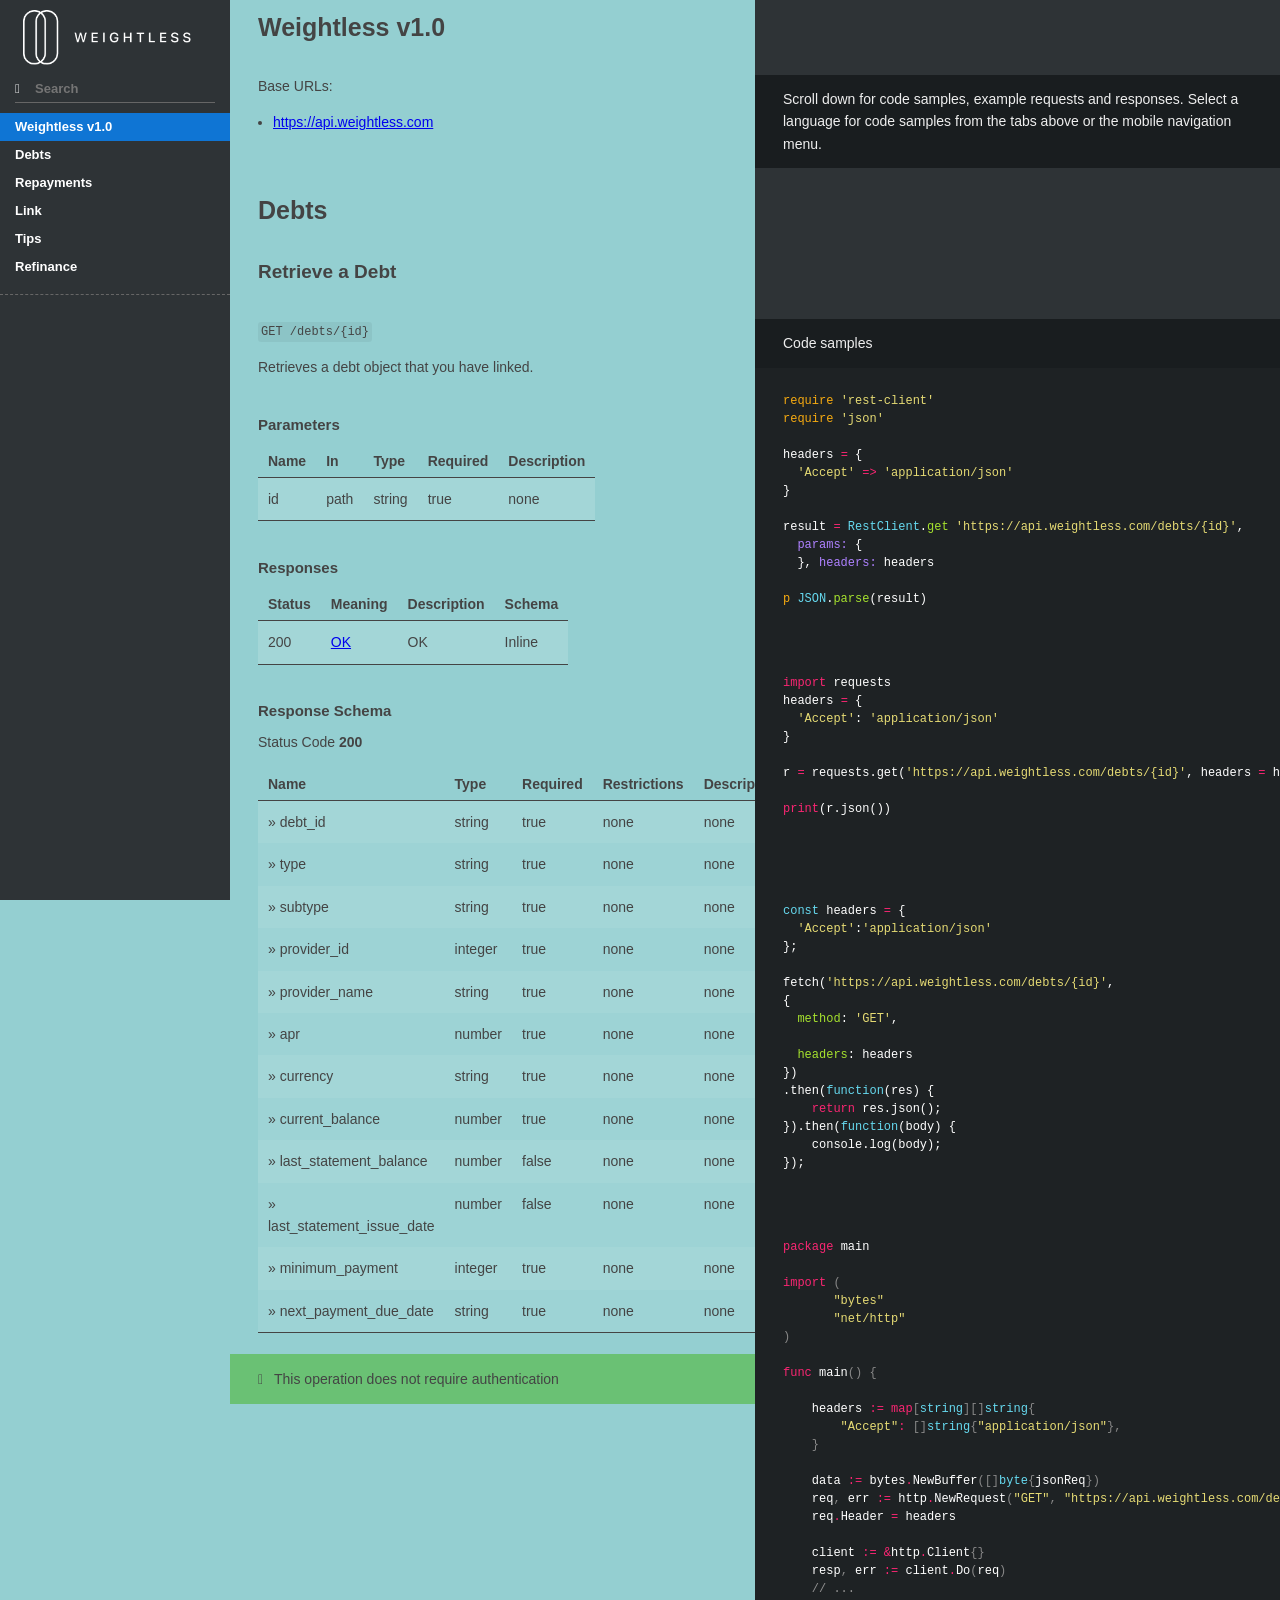
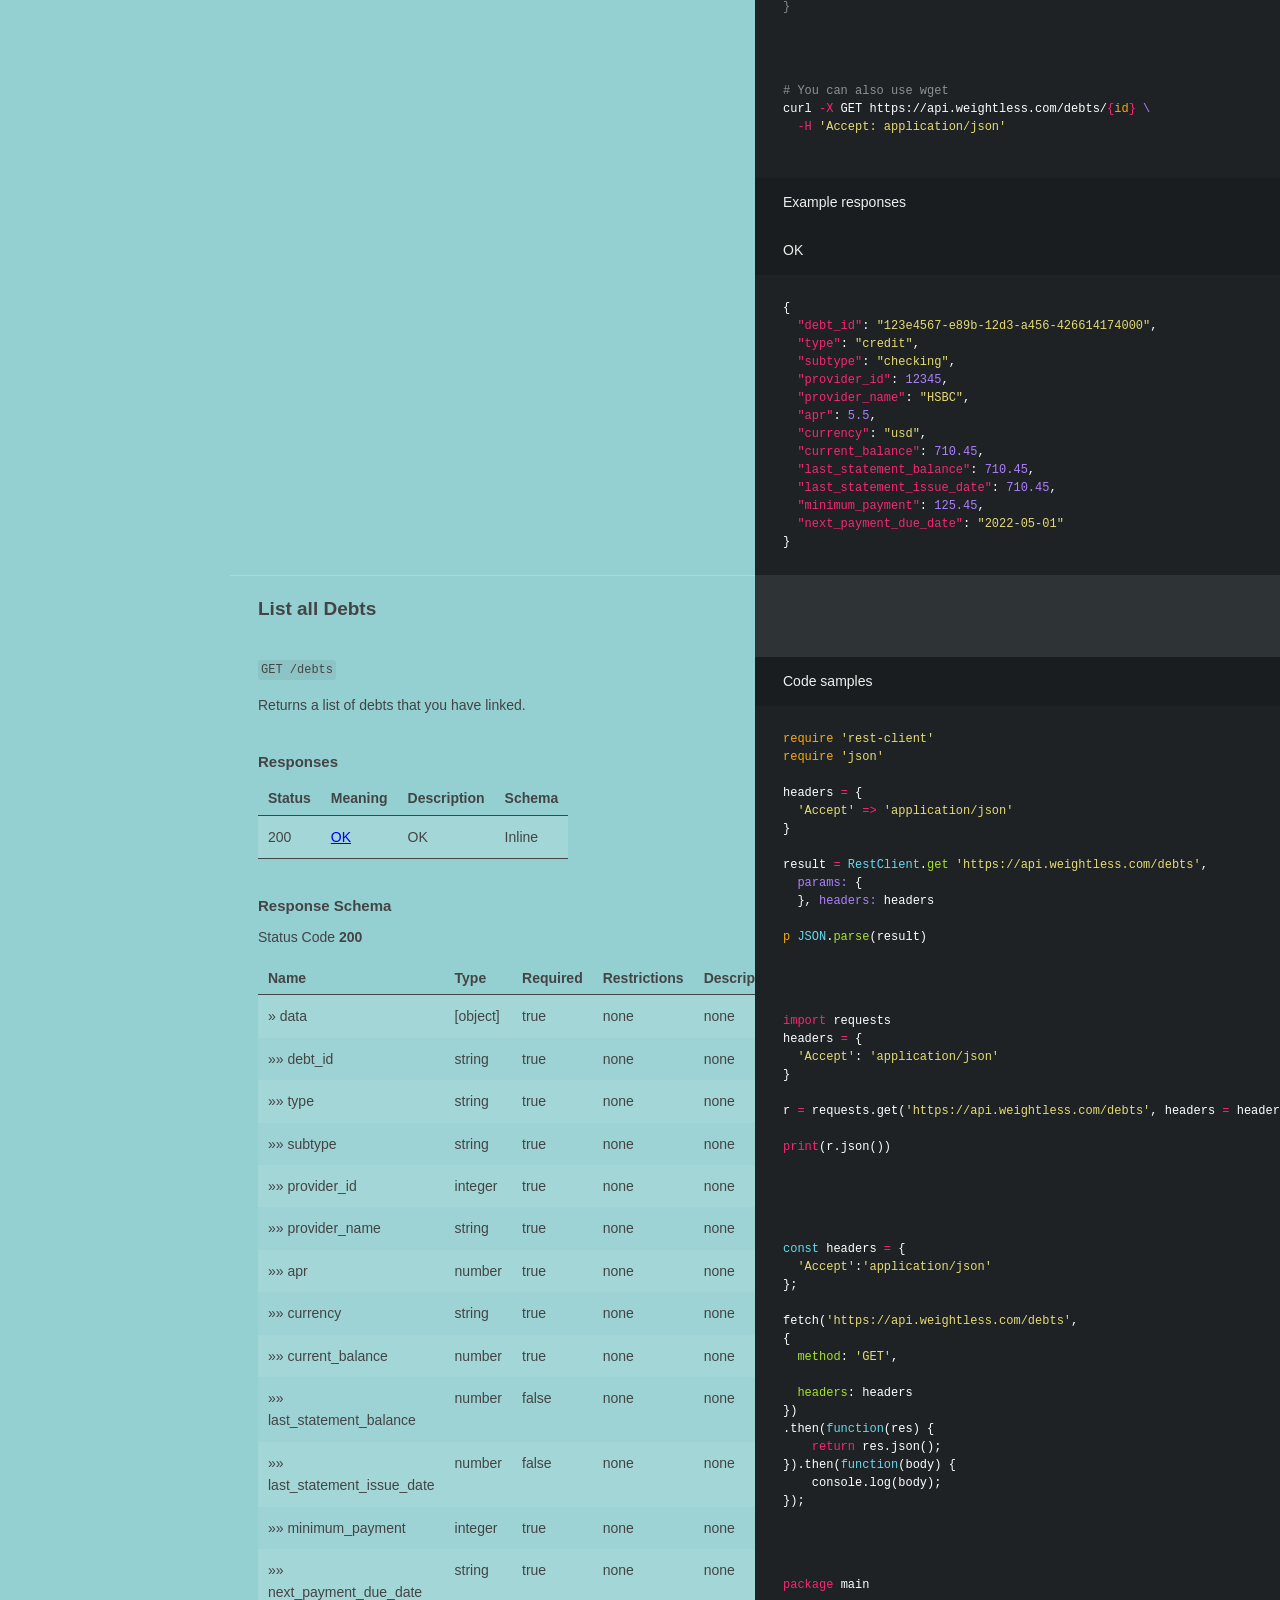
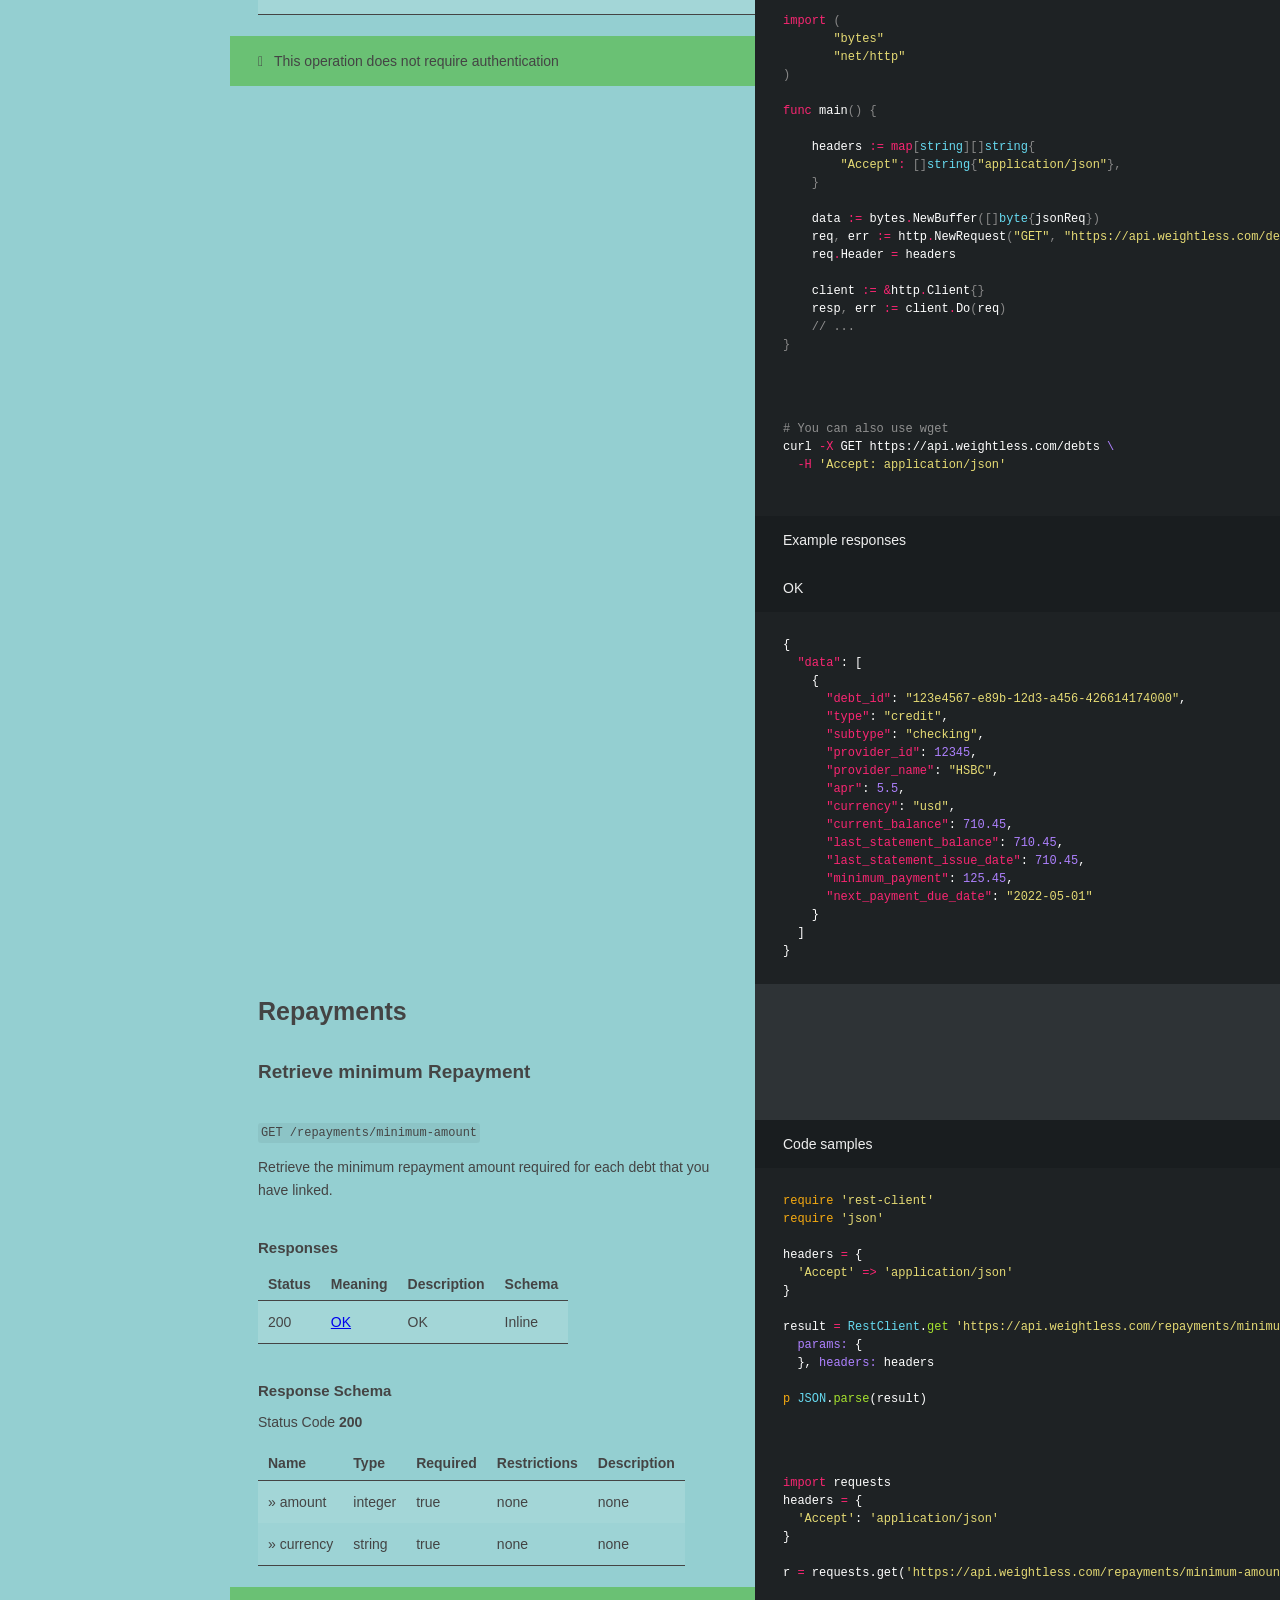
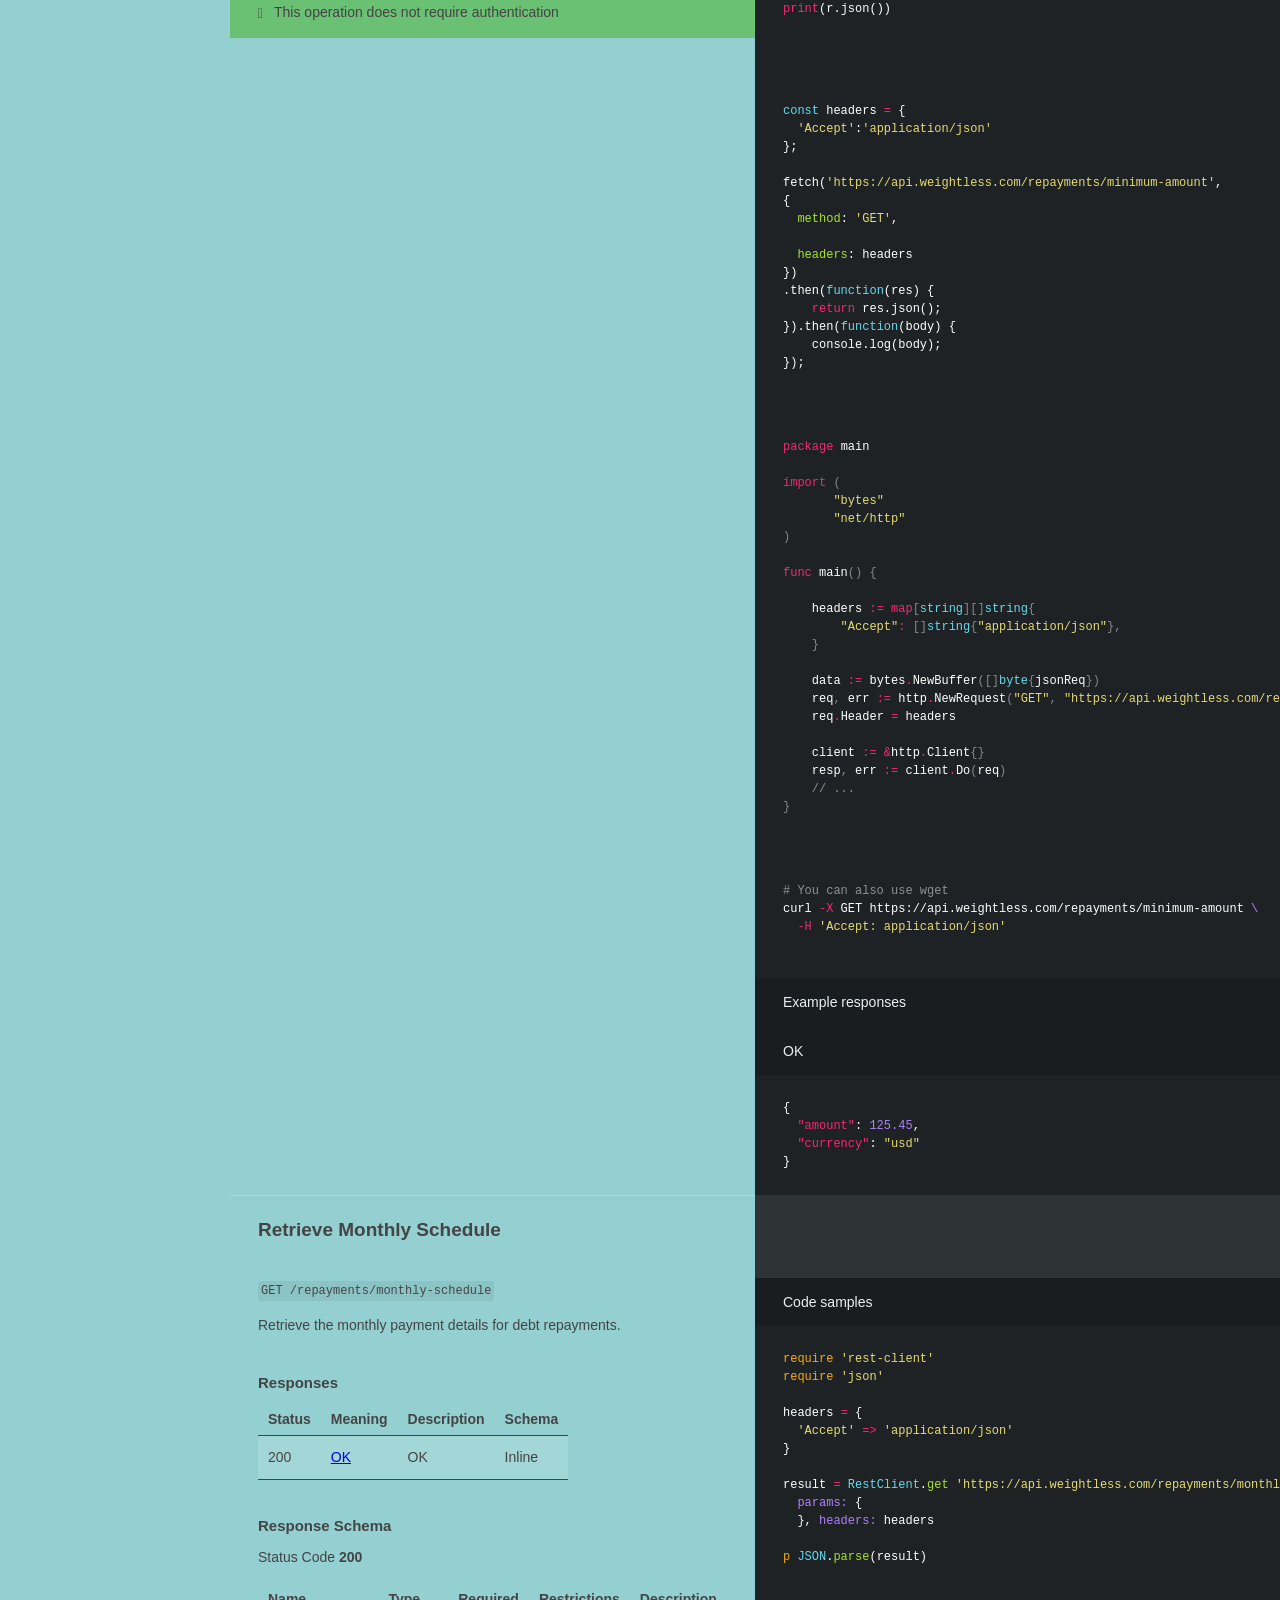
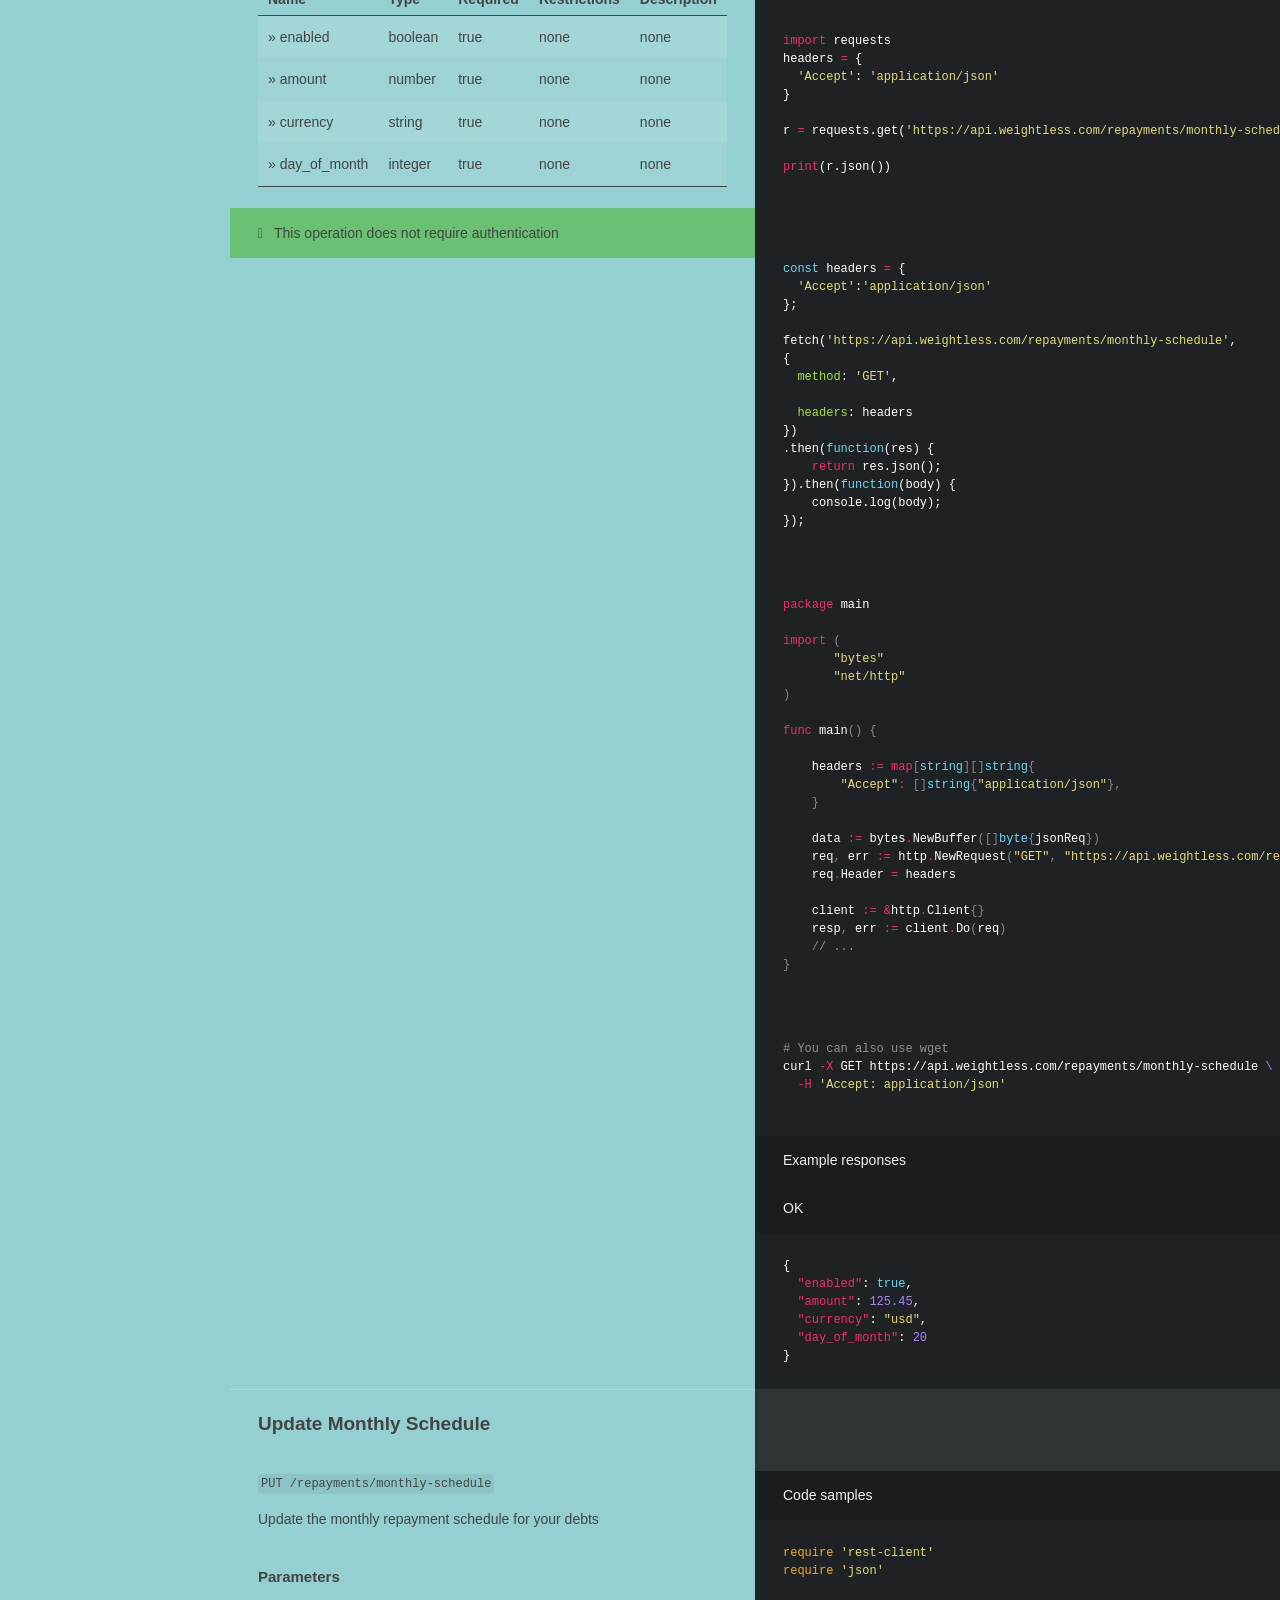
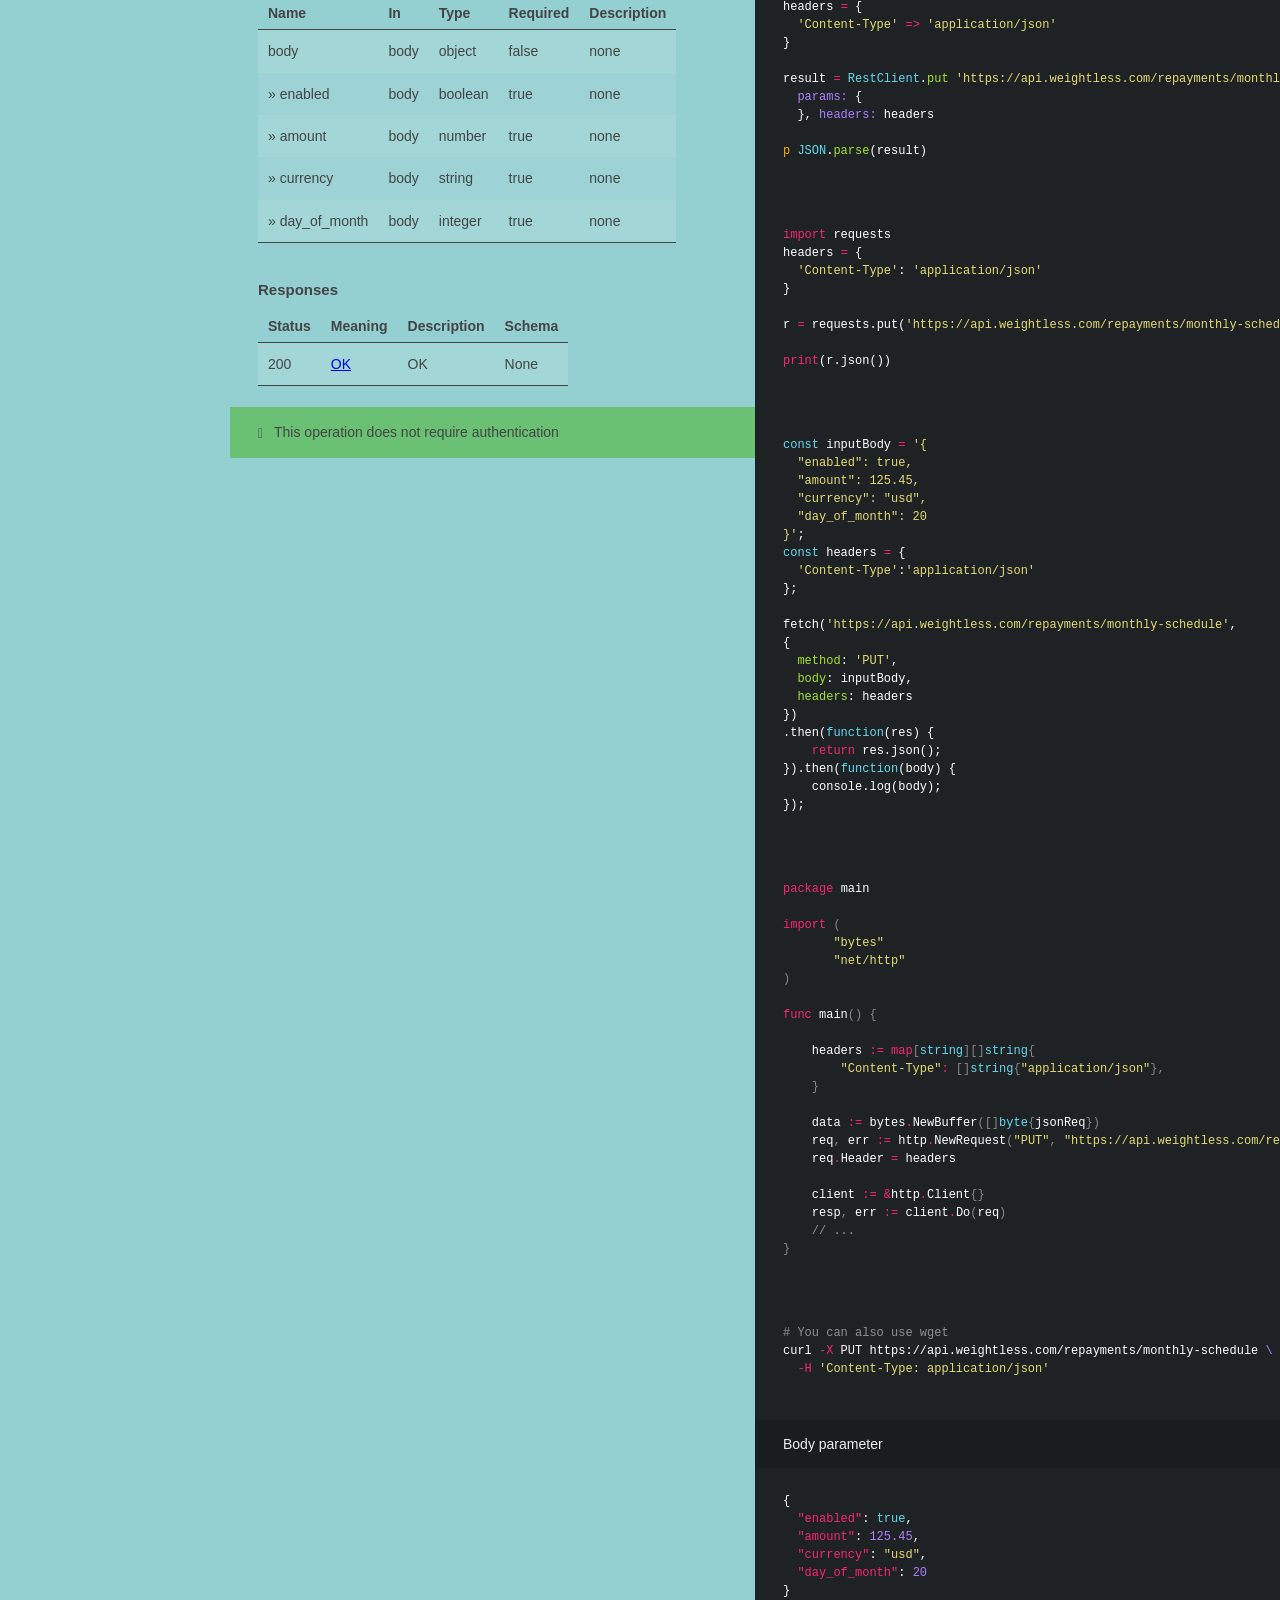
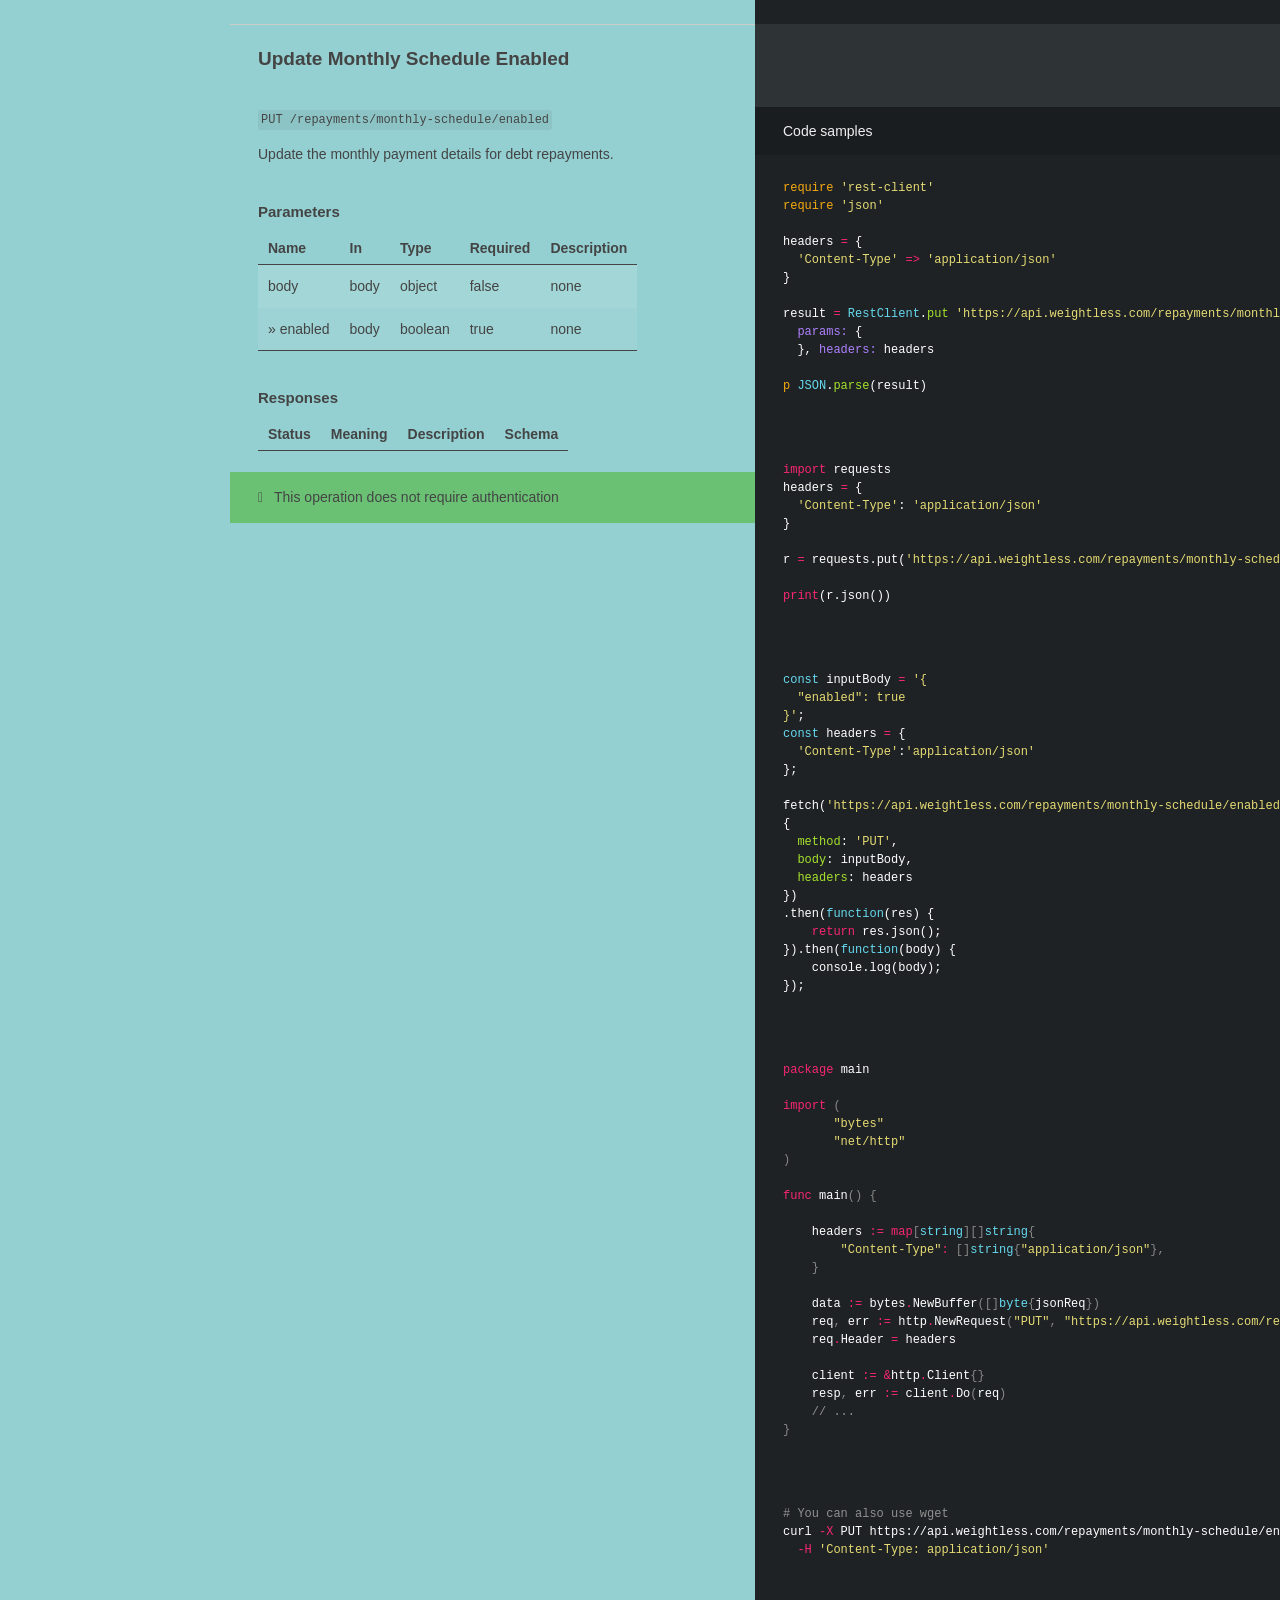
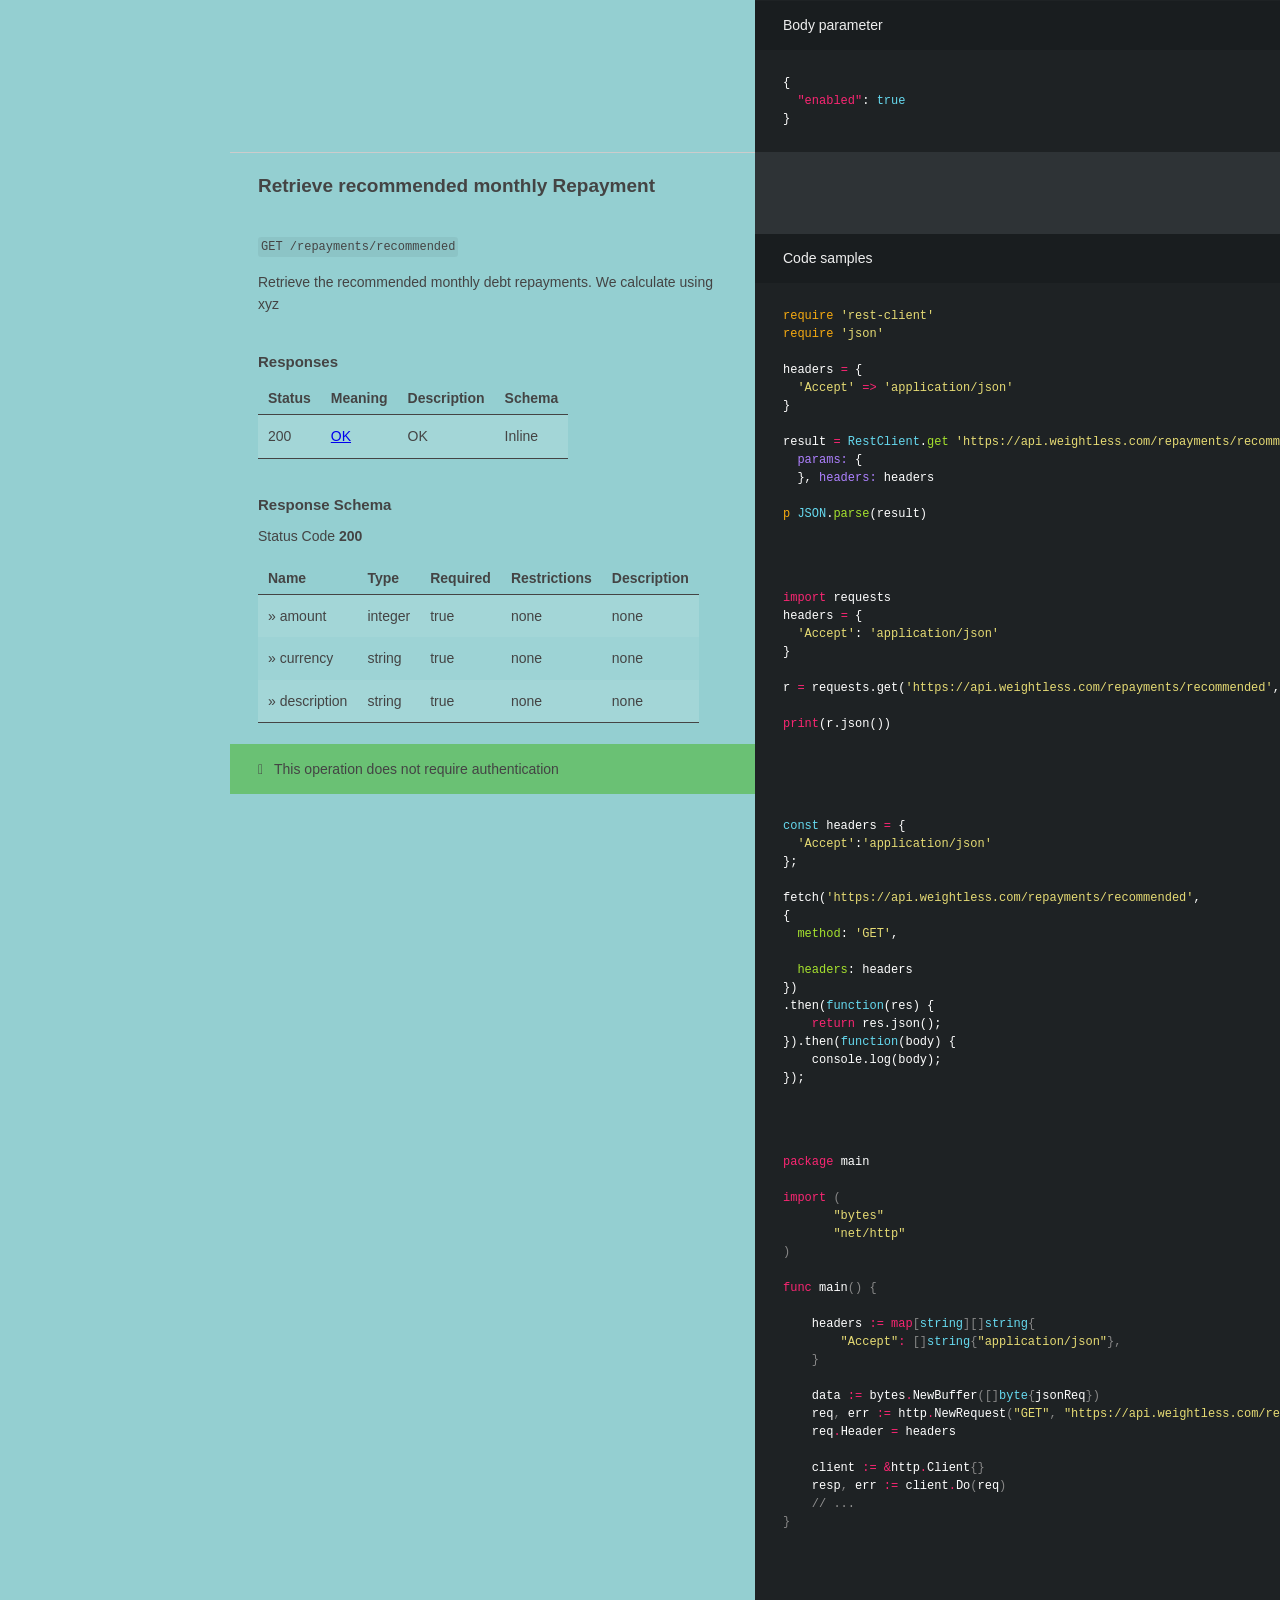
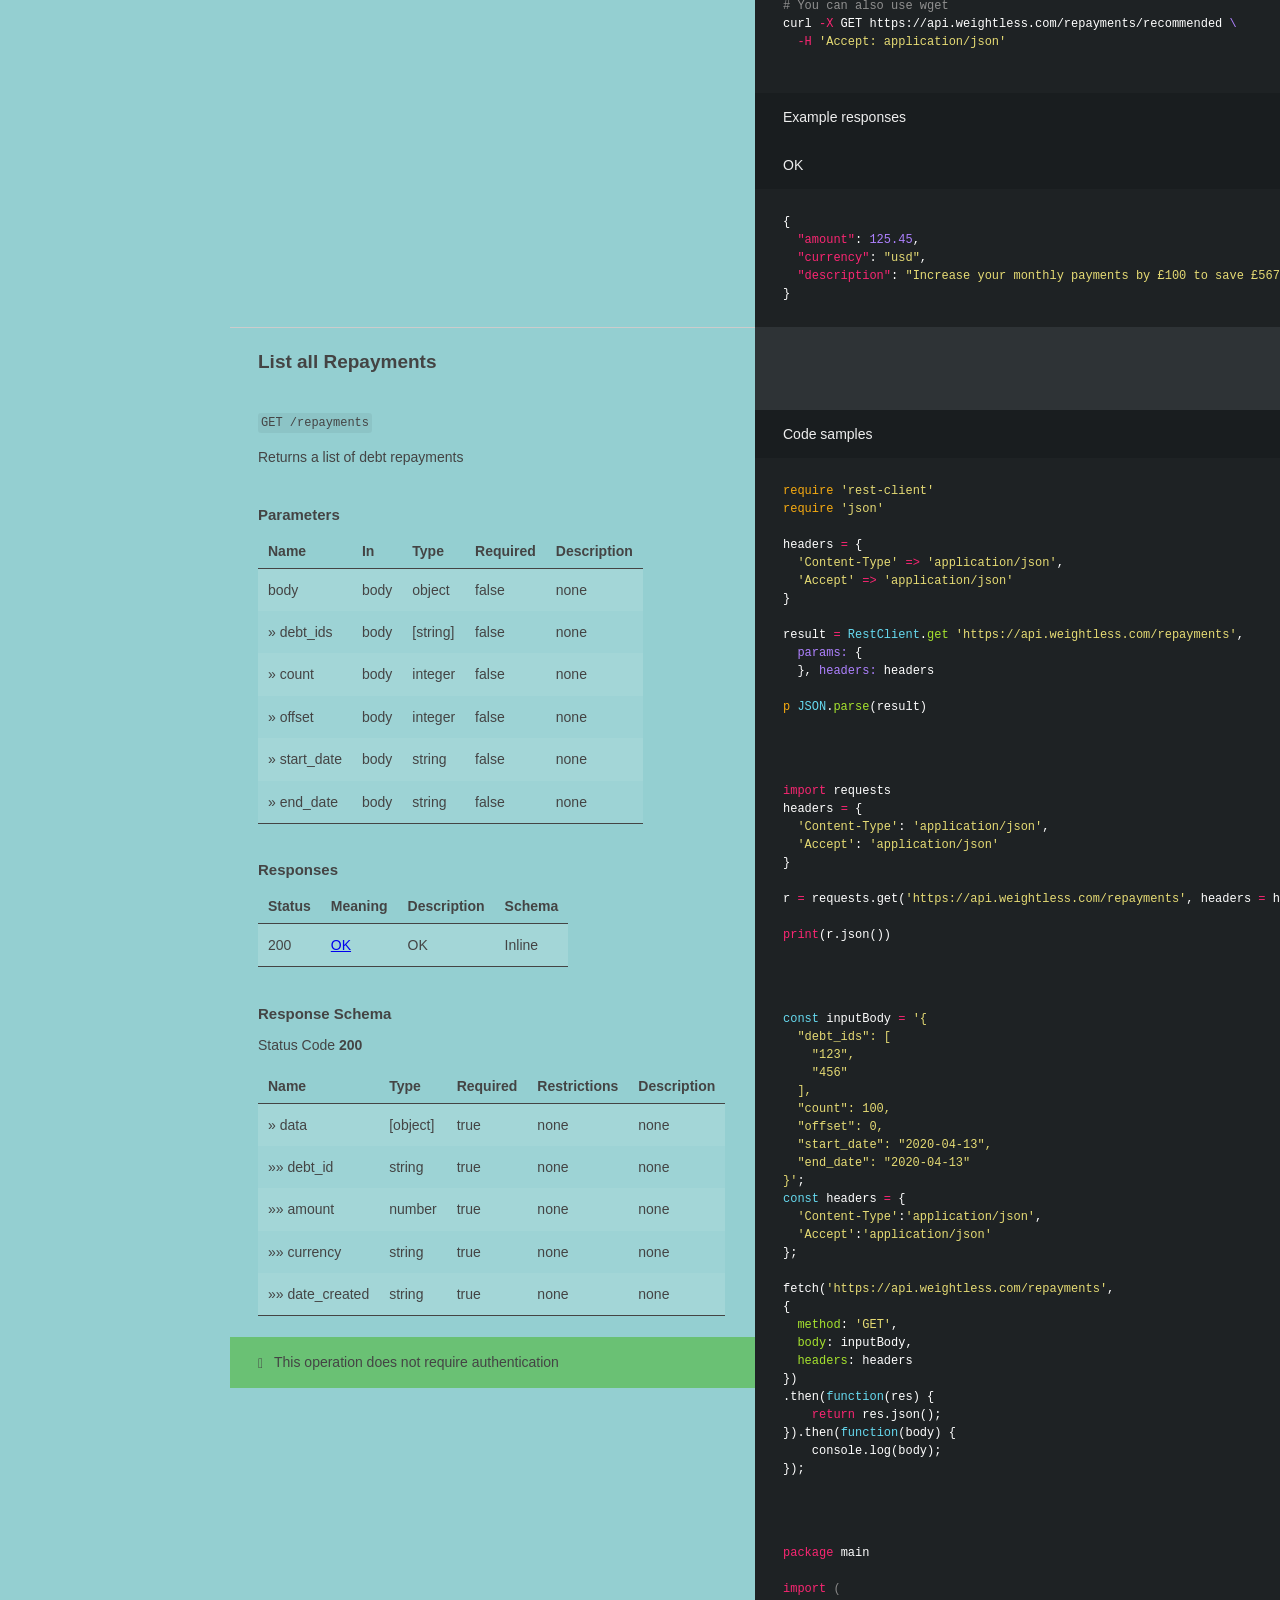
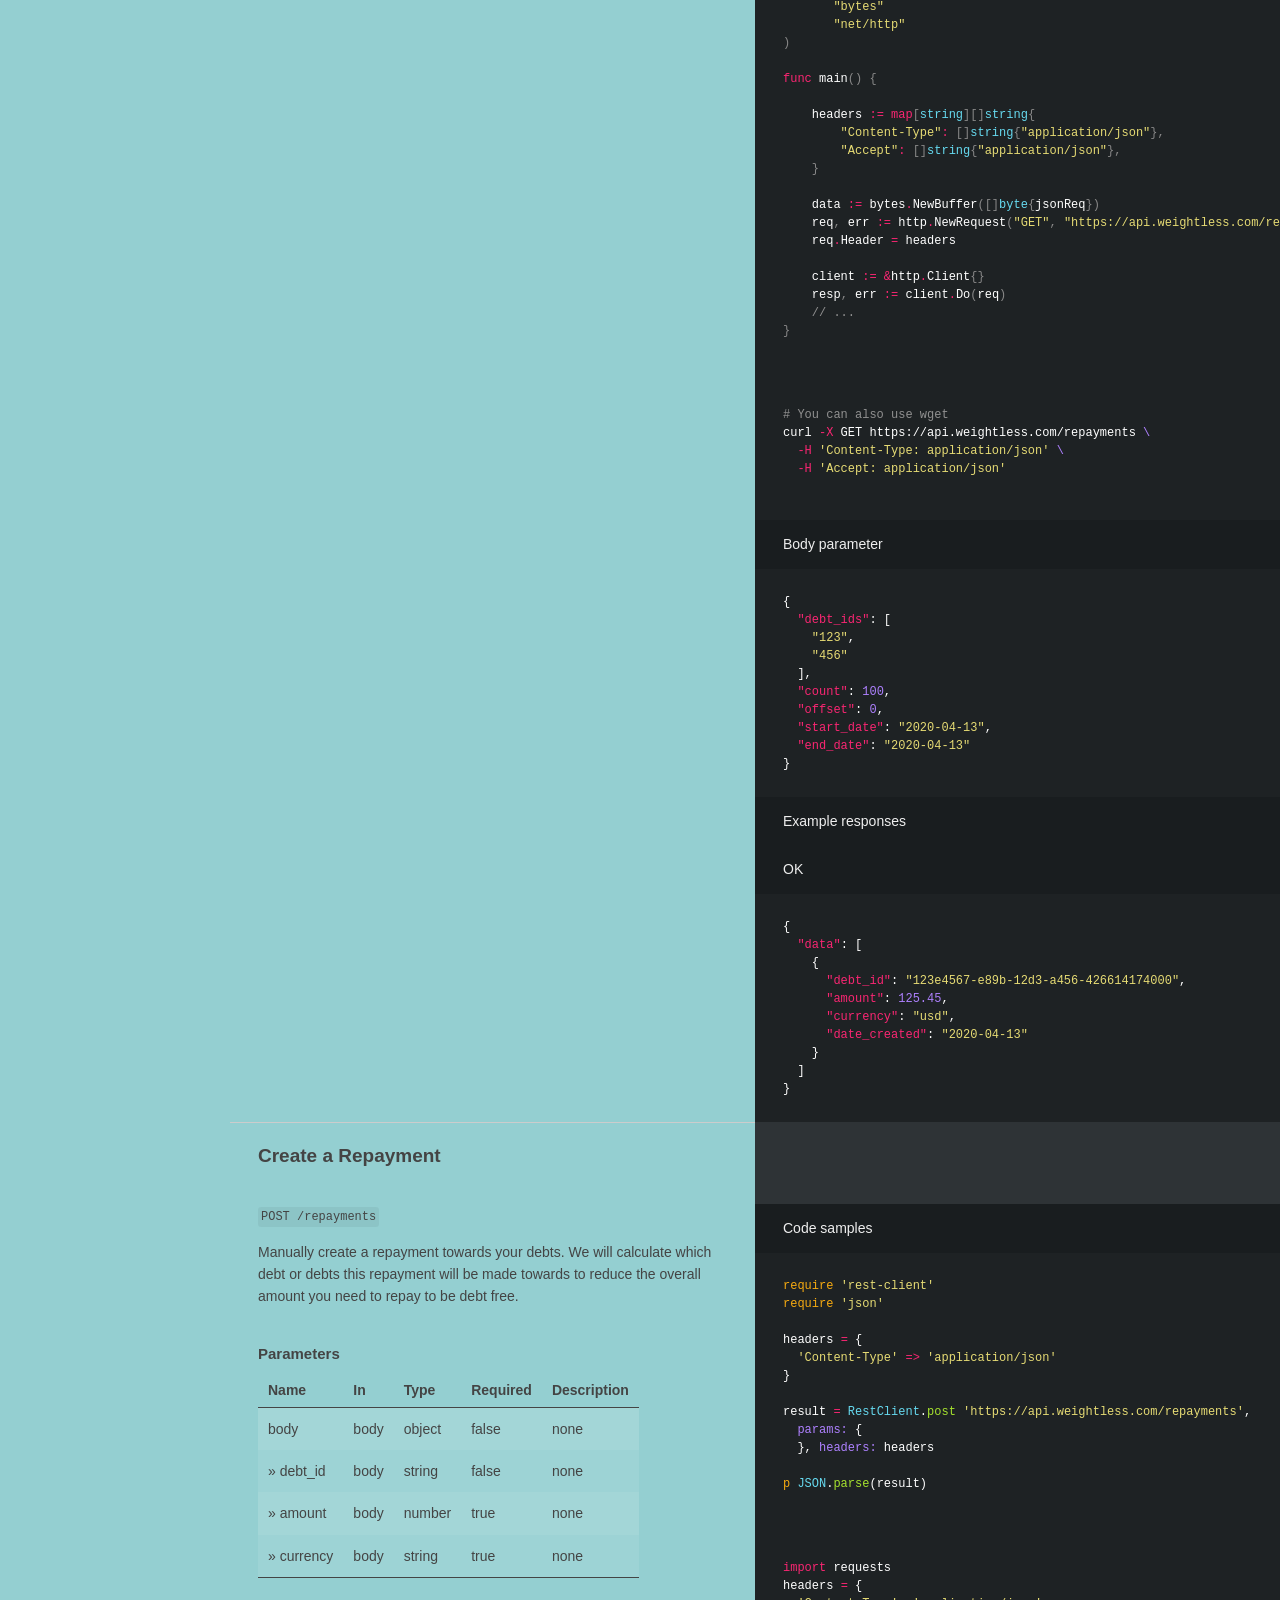
==== commit 8d62c363: "publish: testing deploy generated from commit dcc085c4833721bba6067bbf597ae37b4ebc52c7" ====
--- a/010722-index.html
+++ b/010722-index.html
@@ -10,217 +10,190 @@
     <style media="screen">
       .highlight table td { padding: 5px; }
 .highlight table pre { margin: 0; }
+.highlight .gh {
+  color: #999999;
+}
+.highlight .sr {
+  color: #f6aa11;
+}
+.highlight .go {
+  color: #888888;
+}
+.highlight .gp {
+  color: #555555;
+}
+.highlight .gs {
+}
+.highlight .gu {
+  color: #aaaaaa;
+}
+.highlight .nb {
+  color: #f6aa11;
+}
+.highlight .cm {
+  color: #75715e;
+}
+.highlight .cp {
+  color: #75715e;
+}
+.highlight .c1 {
+  color: #75715e;
+}
+.highlight .cs {
+  color: #75715e;
+}
 .highlight .c, .highlight .ch, .highlight .cd, .highlight .cpf {
   color: #75715e;
-  font-style: italic;
-}
-.highlight .cm {
-  color: #75715e;
-  font-style: italic;
-}
-.highlight .c1 {
-  color: #75715e;
-  font-style: italic;
-}
-.highlight .cp {
-  color: #75715e;
-  font-weight: bold;
-}
-.highlight .cs {
-  color: #75715e;
-  font-weight: bold;
-  font-style: italic;
 }
 .highlight .err {
   color: #960050;
-  background-color: #1e0010;
+}
+.highlight .gr {
+  color: #960050;
+}
+.highlight .gt {
+  color: #960050;
+}
+.highlight .gd {
+  color: #49483e;
 }
 .highlight .gi {
-  color: #ffffff;
-  background-color: #324932;
-}
-.highlight .gd {
-  color: #ffffff;
-  background-color: #493131;
+  color: #49483e;
 }
 .highlight .ge {
-  color: #000000;
-  font-style: italic;
-}
-.highlight .gr {
-  color: #aa0000;
-}
-.highlight .gt {
-  color: #aa0000;
-}
-.highlight .gh {
-  color: #999999;
-}
-.highlight .go {
-  color: #888888;
-}
-.highlight .gp {
-  color: #555555;
-}
-.highlight .gs {
-  font-weight: bold;
-}
-.highlight .gu {
-  color: #aaaaaa;
-}
-.highlight .k, .highlight .kv {
-  color: #66d9ef;
-  font-weight: bold;
+  color: #49483e;
 }
 .highlight .kc {
   color: #66d9ef;
-  font-weight: bold;
 }
 .highlight .kd {
   color: #66d9ef;
-  font-weight: bold;
-}
-.highlight .kp {
-  color: #66d9ef;
-  font-weight: bold;
 }
 .highlight .kr {
   color: #66d9ef;
-  font-weight: bold;
+}
+.highlight .no {
+  color: #66d9ef;
 }
 .highlight .kt {
   color: #66d9ef;
-  font-weight: bold;
+}
+.highlight .mf {
+  color: #ae81ff;
+}
+.highlight .mh {
+  color: #ae81ff;
+}
+.highlight .il {
+  color: #ae81ff;
+}
+.highlight .mi {
+  color: #ae81ff;
+}
+.highlight .mo {
+  color: #ae81ff;
+}
+.highlight .m, .highlight .mb, .highlight .mx {
+  color: #ae81ff;
+}
+.highlight .sc {
+  color: #ae81ff;
+}
+.highlight .se {
+  color: #ae81ff;
+}
+.highlight .ss {
+  color: #ae81ff;
+}
+.highlight .sd {
+  color: #e6db74;
+}
+.highlight .s2 {
+  color: #e6db74;
+}
+.highlight .sb {
+  color: #e6db74;
+}
+.highlight .sh {
+  color: #e6db74;
+}
+.highlight .si {
+  color: #e6db74;
+}
+.highlight .sx {
+  color: #e6db74;
+}
+.highlight .s1 {
+  color: #e6db74;
+}
+.highlight .s, .highlight .sa, .highlight .dl {
+  color: #e6db74;
+}
+.highlight .na {
+  color: #a6e22e;
+}
+.highlight .nc {
+  color: #a6e22e;
+}
+.highlight .nd {
+  color: #a6e22e;
+}
+.highlight .ne {
+  color: #a6e22e;
+}
+.highlight .nf, .highlight .fm {
+  color: #a6e22e;
+}
+.highlight .vc {
+  color: #ffffff;
+}
+.highlight .nn {
+  color: #ffffff;
+}
+.highlight .ni {
+  color: #ffffff;
+}
+.highlight .bp {
+  color: #ffffff;
+}
+.highlight .vg {
+  color: #ffffff;
+}
+.highlight .vi {
+  color: #ffffff;
+}
+.highlight .nv, .highlight .vm {
+  color: #ffffff;
+}
+.highlight .w {
+  color: #ffffff;
+}
+.highlight {
+  color: #ffffff;
+}
+.highlight .n, .highlight .py, .highlight .nx {
+  color: #ffffff;
+}
+.highlight .nl {
+  color: #f92672;
+}
+.highlight .ow {
+  color: #f92672;
+}
+.highlight .nt {
+  color: #f92672;
+}
+.highlight .k, .highlight .kv {
+  color: #f92672;
 }
 .highlight .kn {
   color: #f92672;
-  font-weight: bold;
-}
-.highlight .ow {
+}
+.highlight .kp {
   color: #f92672;
-  font-weight: bold;
 }
 .highlight .o {
   color: #f92672;
-  font-weight: bold;
-}
-.highlight .mf {
-  color: #ae81ff;
-}
-.highlight .mh {
-  color: #ae81ff;
-}
-.highlight .il {
-  color: #ae81ff;
-}
-.highlight .mi {
-  color: #ae81ff;
-}
-.highlight .mo {
-  color: #ae81ff;
-}
-.highlight .m, .highlight .mb, .highlight .mx {
-  color: #ae81ff;
-}
-.highlight .se {
-  color: #ae81ff;
-}
-.highlight .sa {
-  color: #66d9ef;
-  font-weight: bold;
-}
-.highlight .sb {
-  color: #e6db74;
-}
-.highlight .sc {
-  color: #e6db74;
-}
-.highlight .sd {
-  color: #e6db74;
-}
-.highlight .s2 {
-  color: #e6db74;
-}
-.highlight .sh {
-  color: #e6db74;
-}
-.highlight .si {
-  color: #e6db74;
-}
-.highlight .sx {
-  color: #e6db74;
-}
-.highlight .sr {
-  color: #e6db74;
-}
-.highlight .s1 {
-  color: #e6db74;
-}
-.highlight .ss {
-  color: #e6db74;
-}
-.highlight .s, .highlight .dl {
-  color: #e6db74;
-}
-.highlight .na {
-  color: #a6e22e;
-}
-.highlight .nc {
-  color: #a6e22e;
-  font-weight: bold;
-}
-.highlight .nd {
-  color: #a6e22e;
-  font-weight: bold;
-}
-.highlight .ne {
-  color: #a6e22e;
-  font-weight: bold;
-}
-.highlight .nf, .highlight .fm {
-  color: #a6e22e;
-  font-weight: bold;
-}
-.highlight .no {
-  color: #66d9ef;
-}
-.highlight .bp {
-  color: #f8f8f2;
-}
-.highlight .nb {
-  color: #f8f8f2;
-}
-.highlight .ni {
-  color: #f8f8f2;
-}
-.highlight .nn {
-  color: #f8f8f2;
-}
-.highlight .vc {
-  color: #f8f8f2;
-}
-.highlight .vg {
-  color: #f8f8f2;
-}
-.highlight .vi {
-  color: #f8f8f2;
-}
-.highlight .nv, .highlight .vm {
-  color: #f8f8f2;
-}
-.highlight .w {
-  color: #f8f8f2;
-}
-.highlight .nl {
-  color: #f8f8f2;
-  font-weight: bold;
-}
-.highlight .nt {
-  color: #f92672;
-}
-.highlight {
-  color: #f8f8f2;
-  background-color: #49483e;
 }
     </style>
     <style media="print">
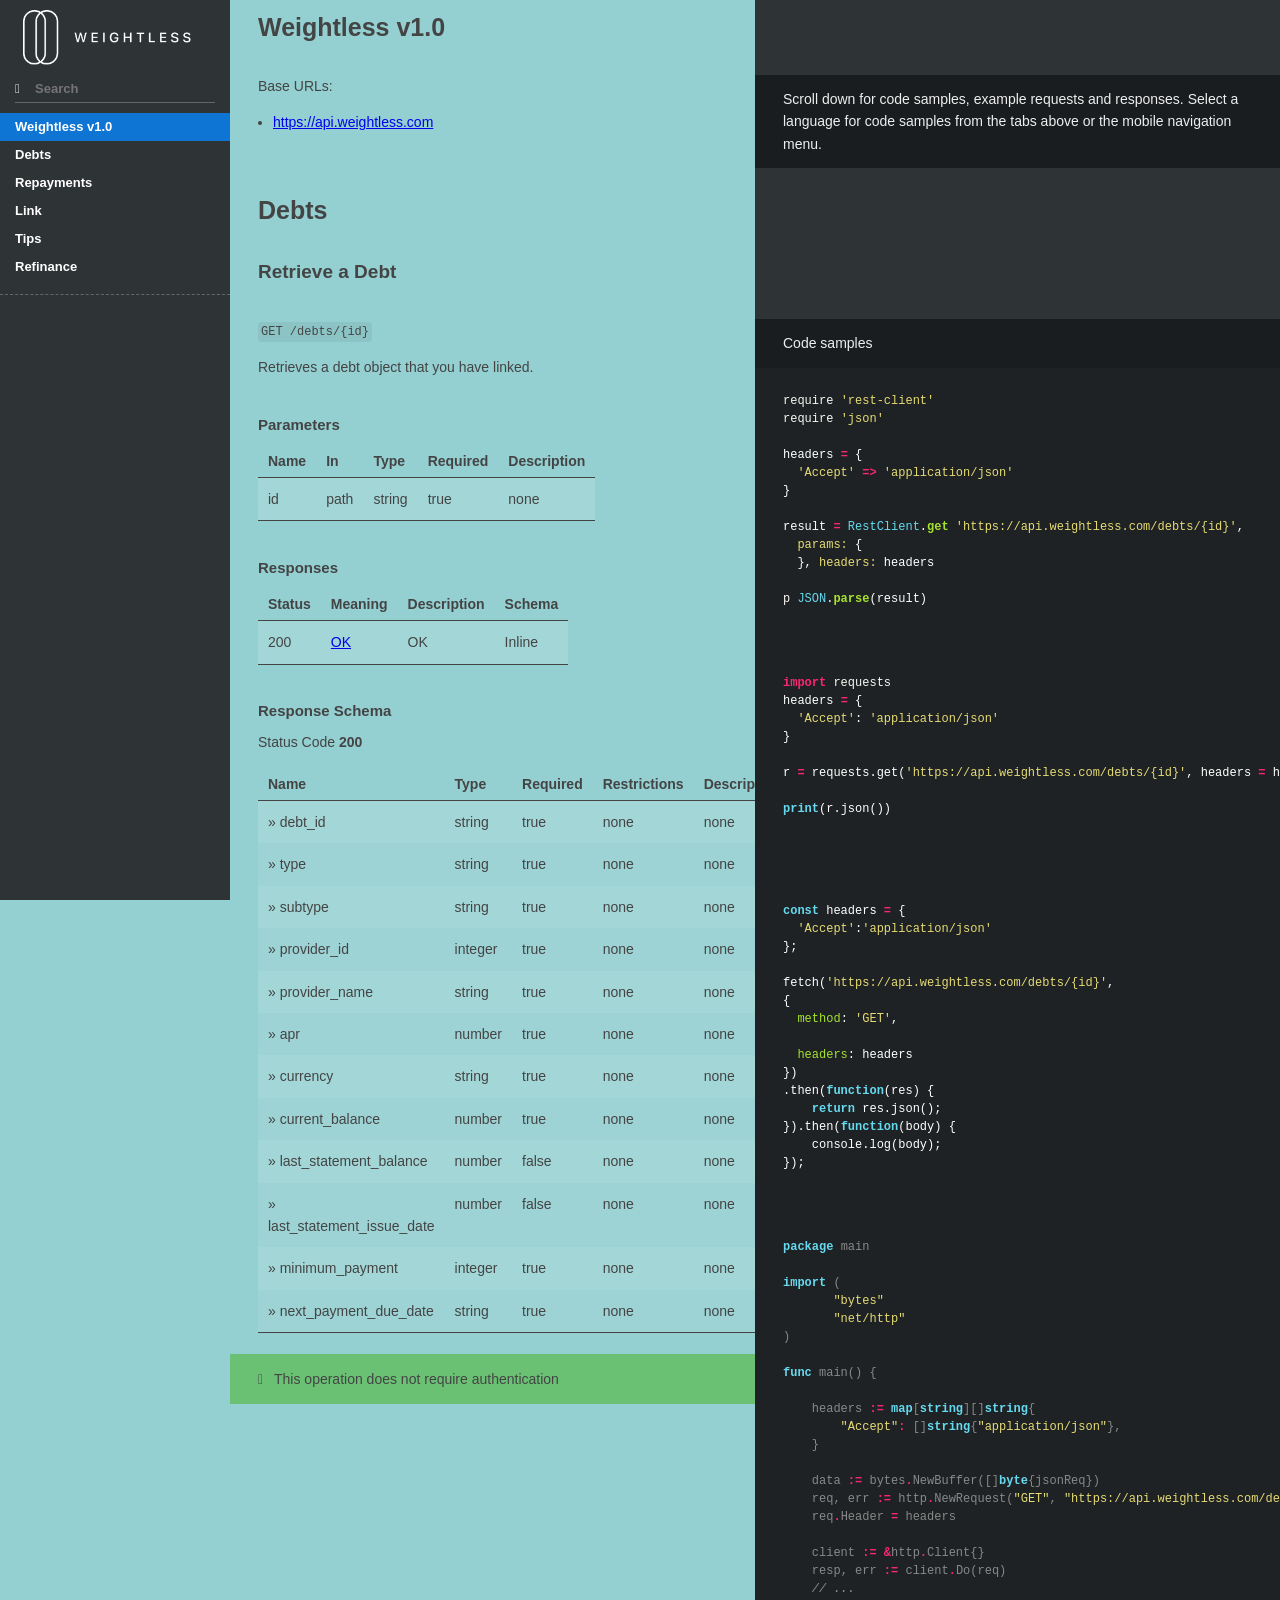
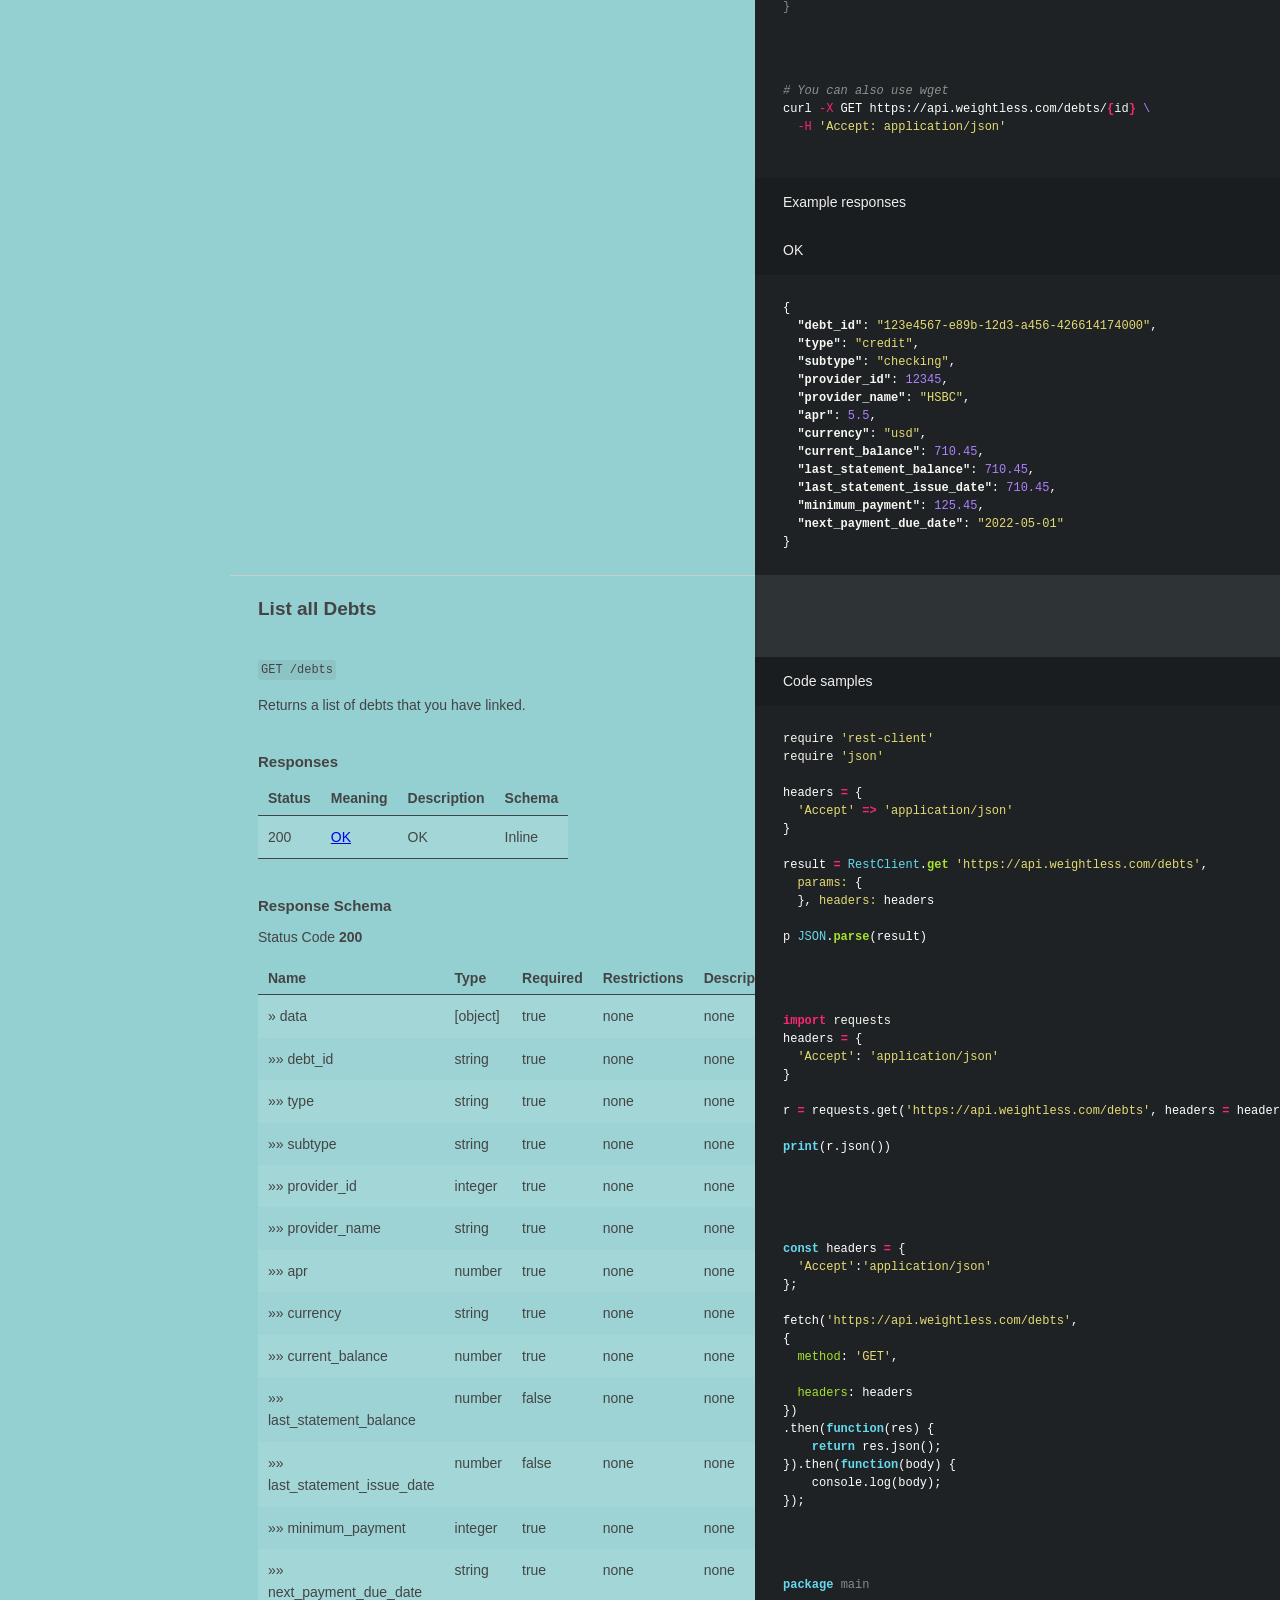
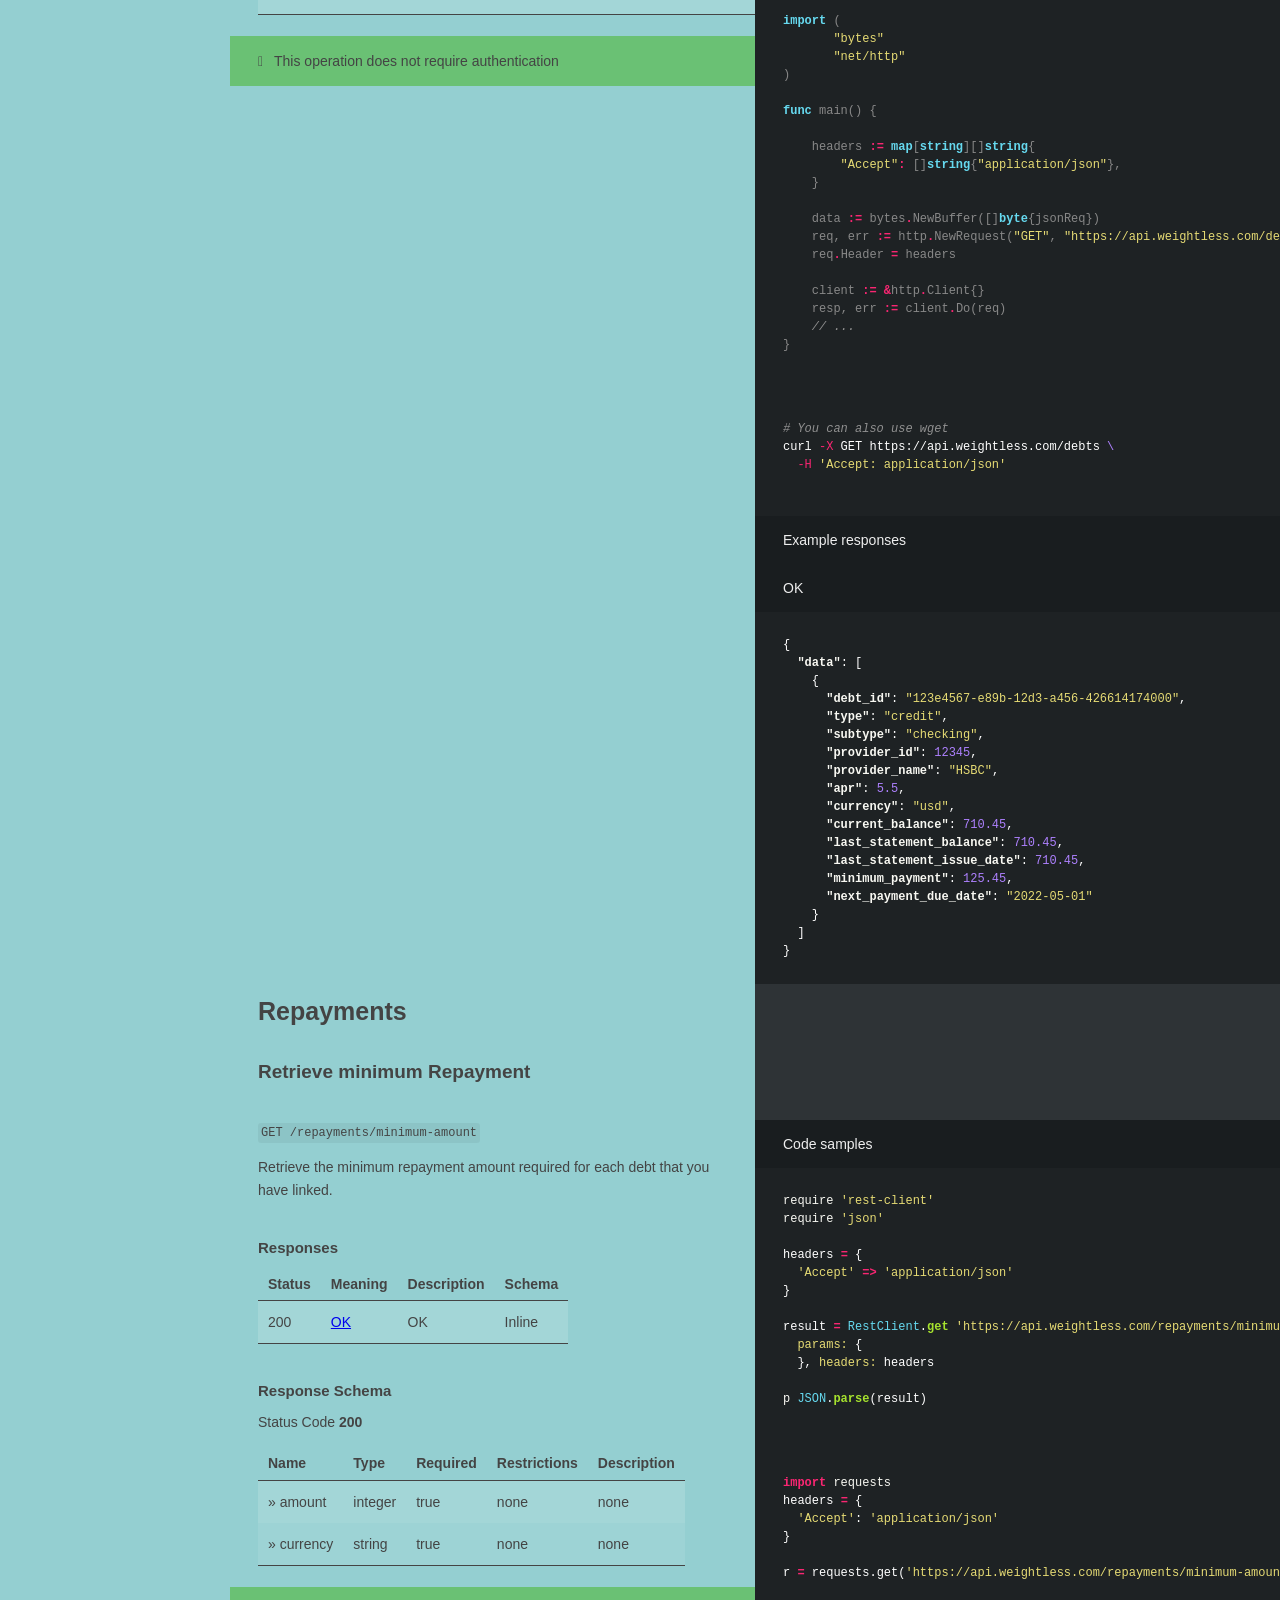
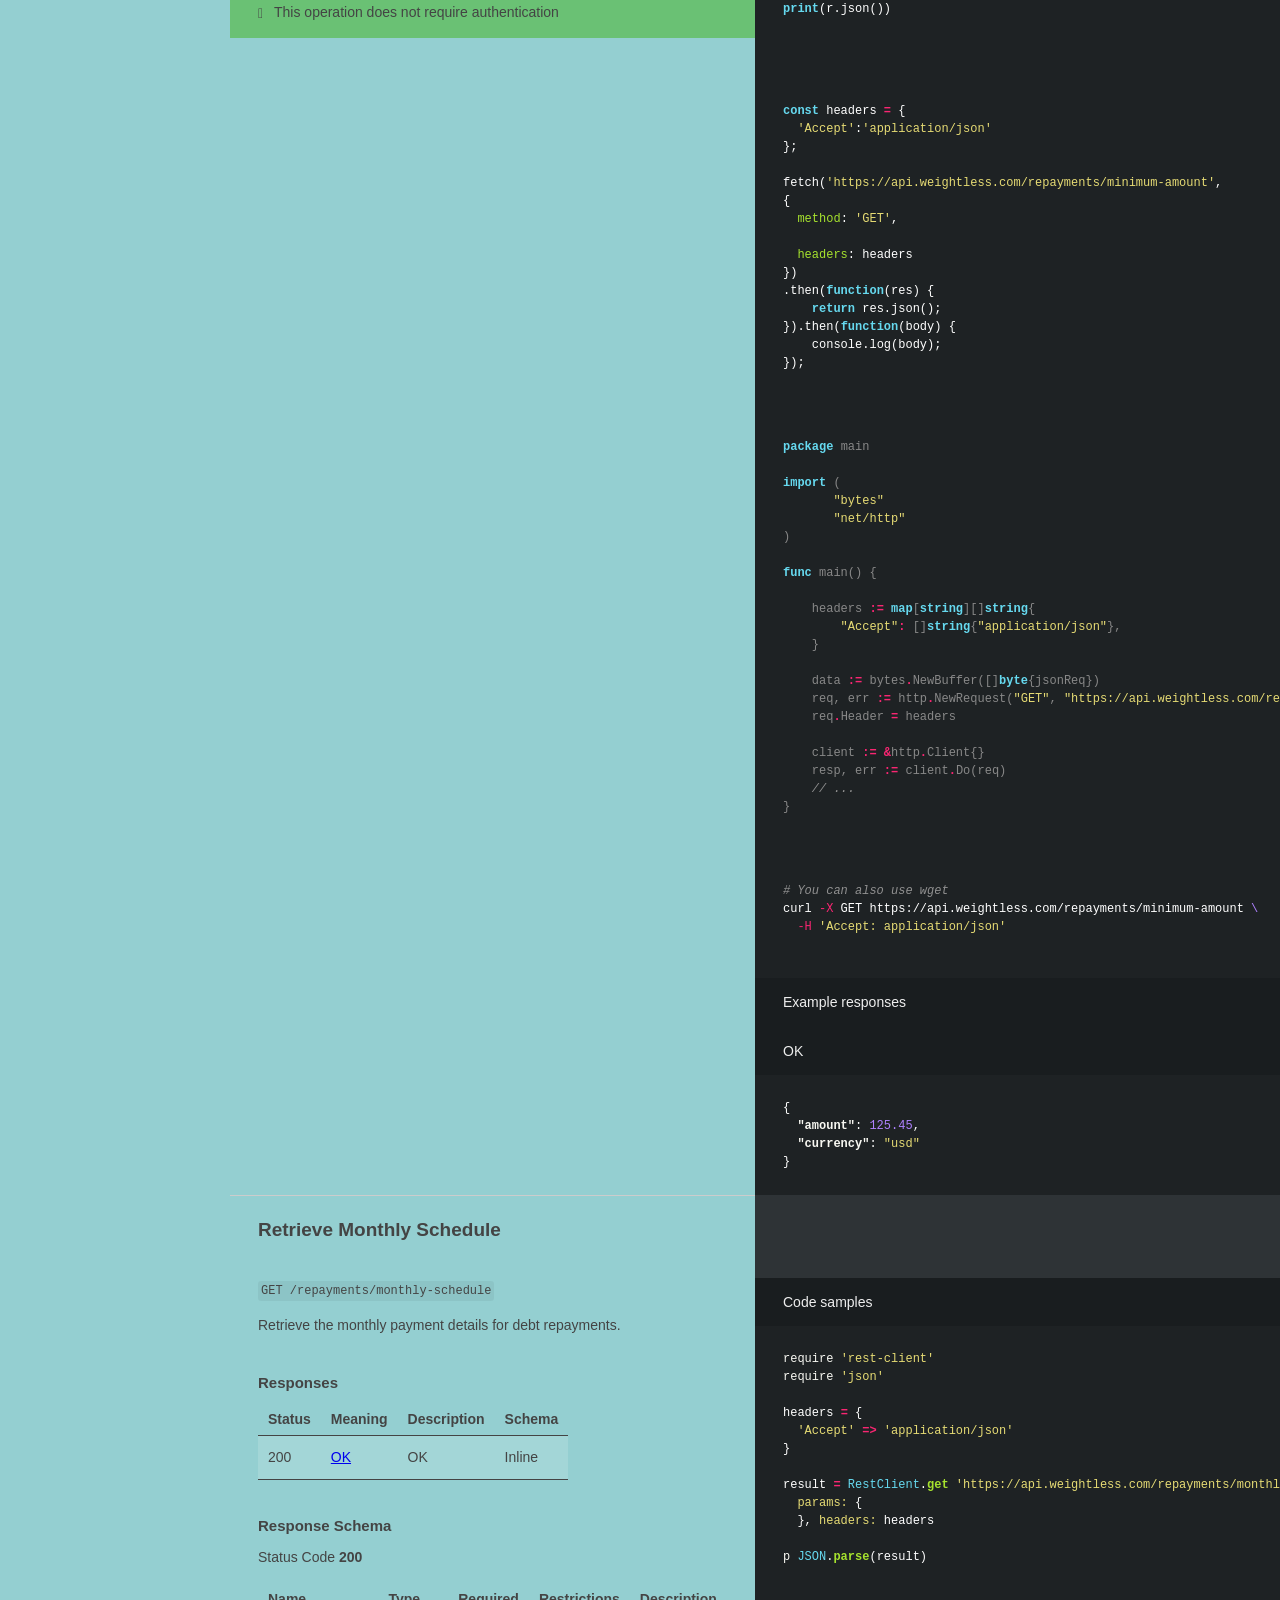
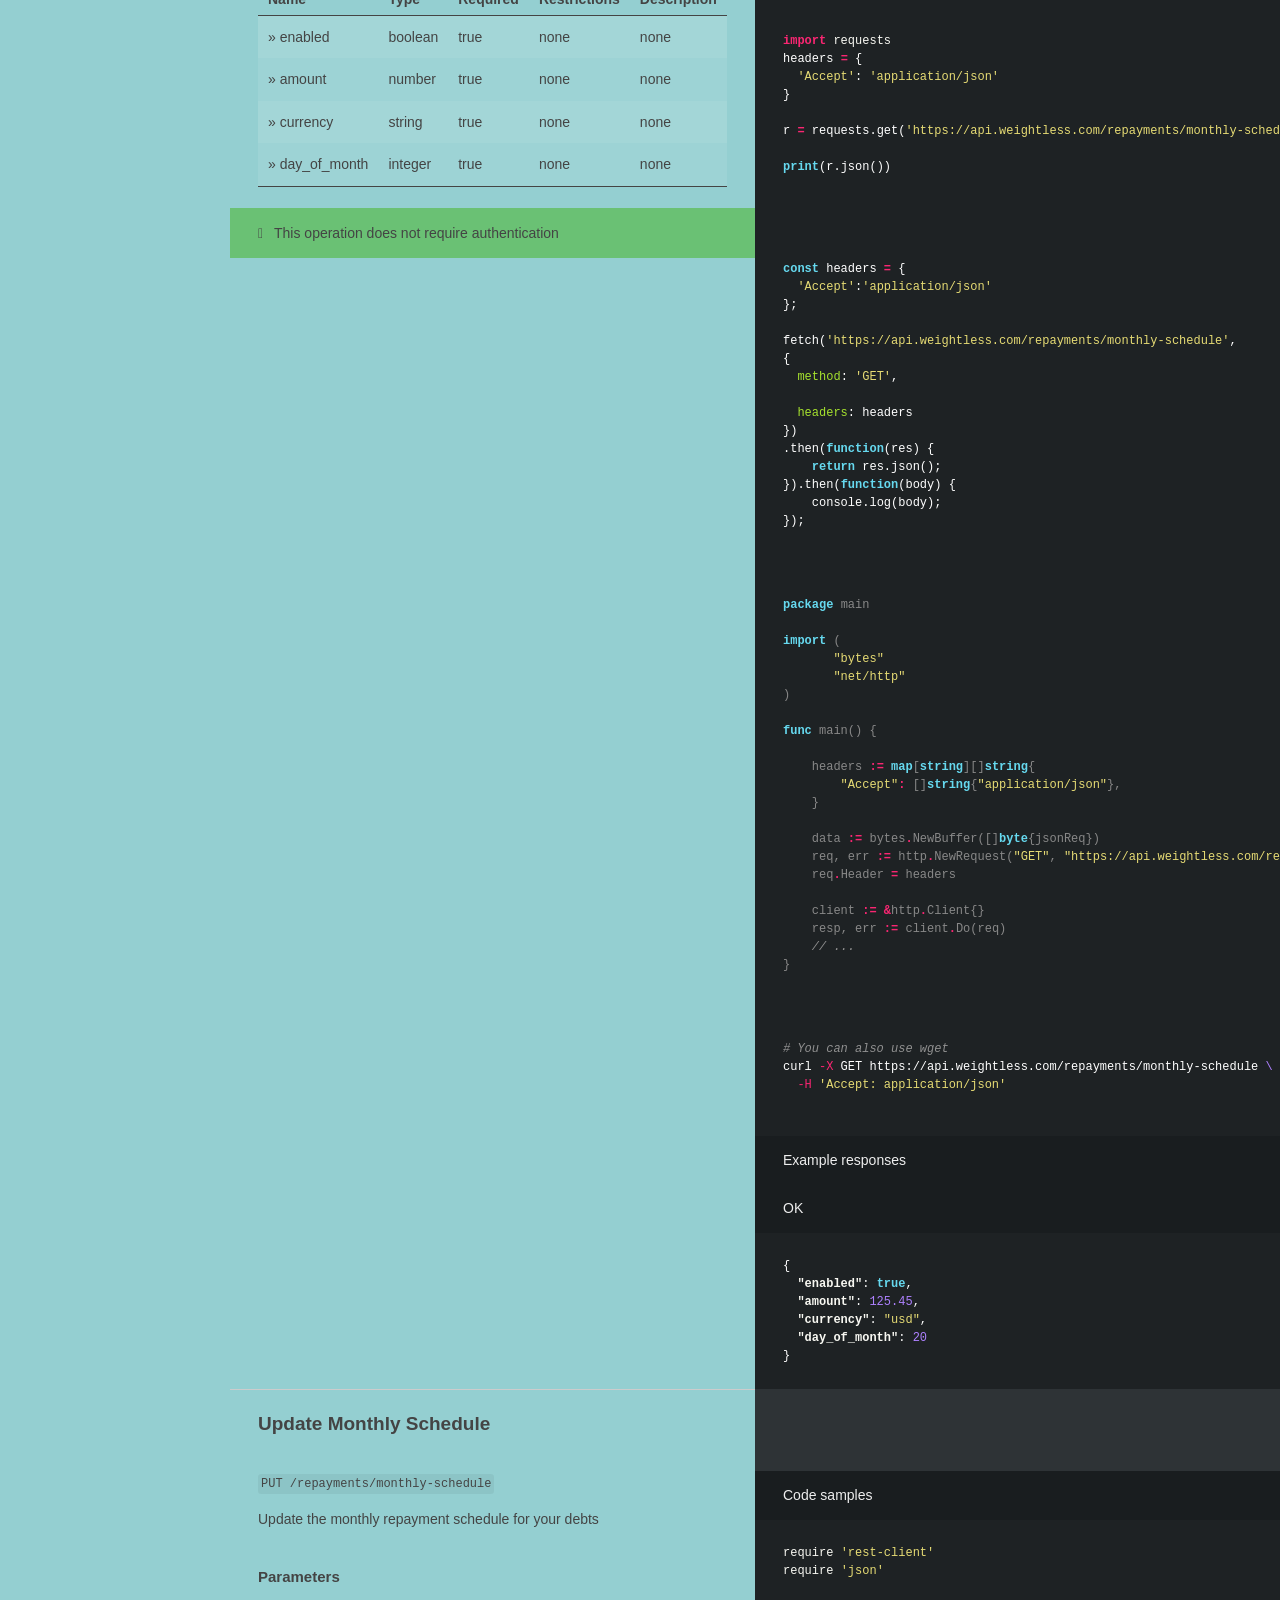
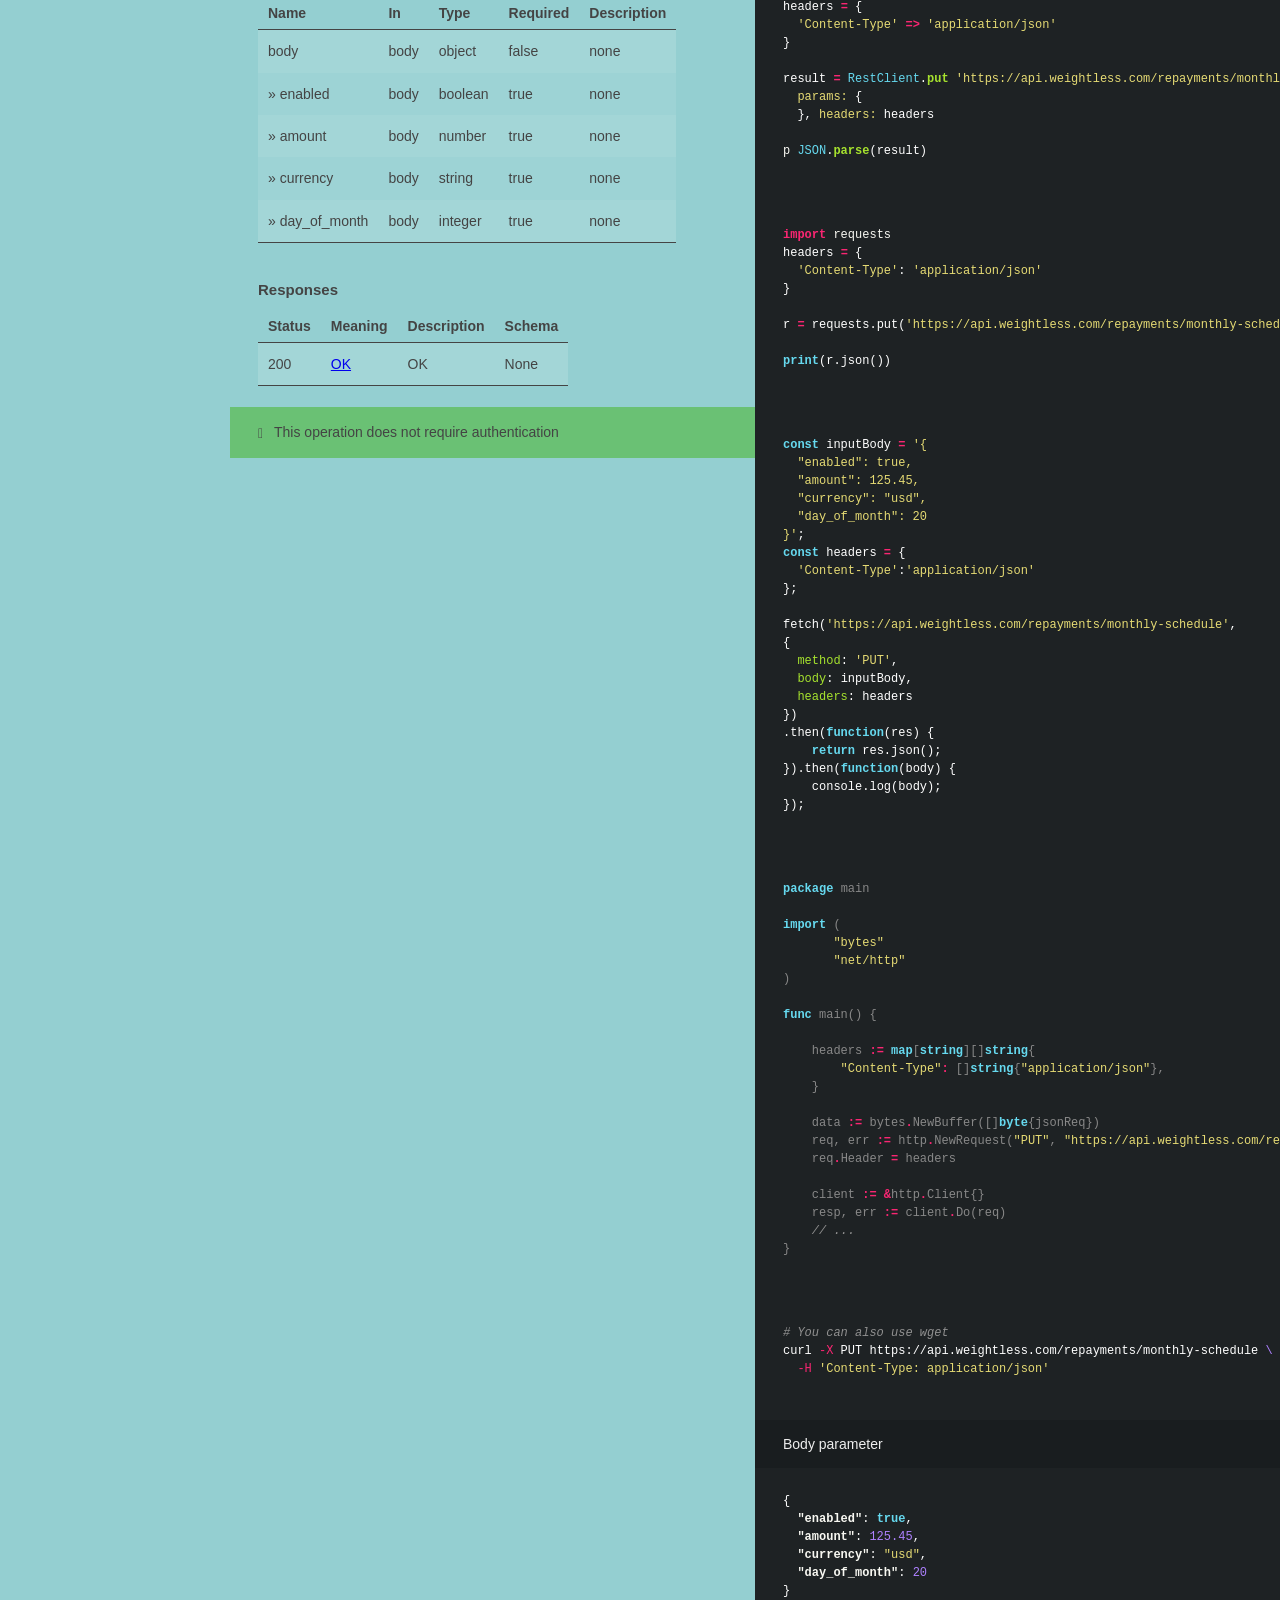
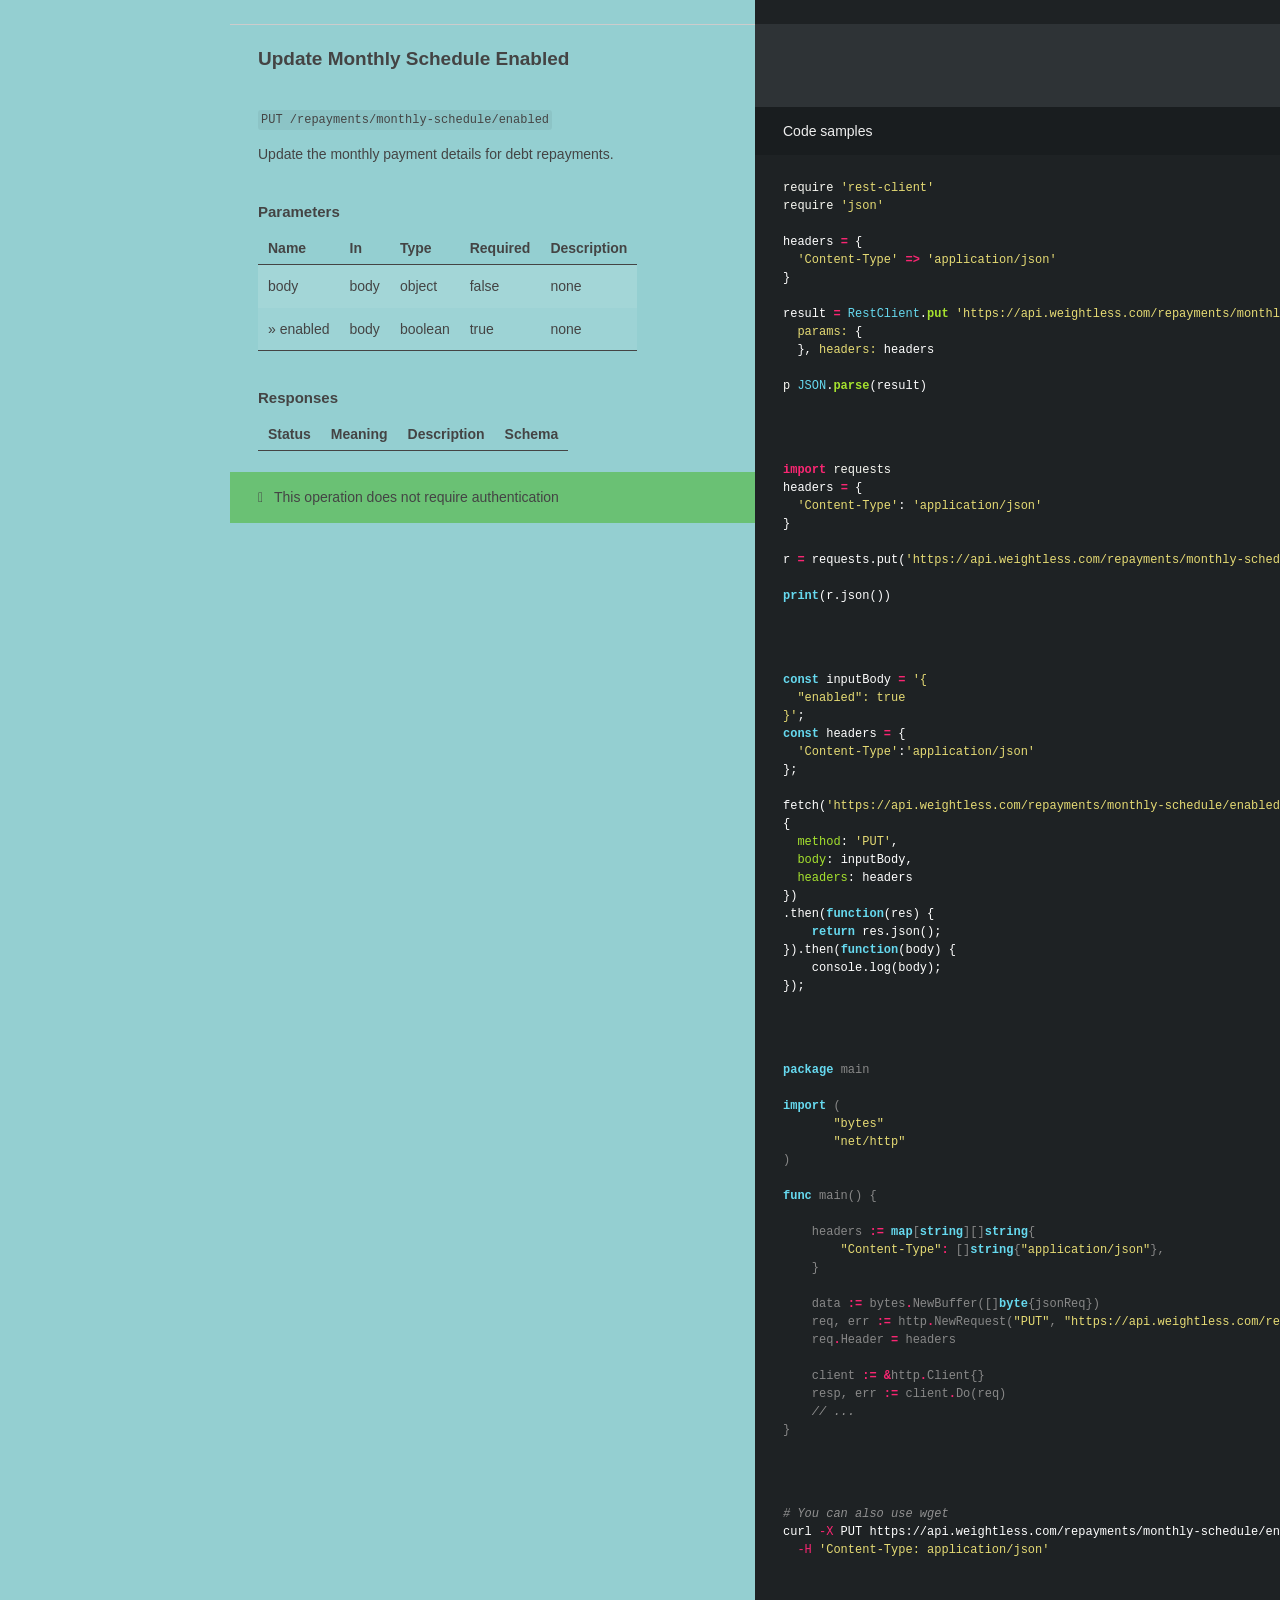
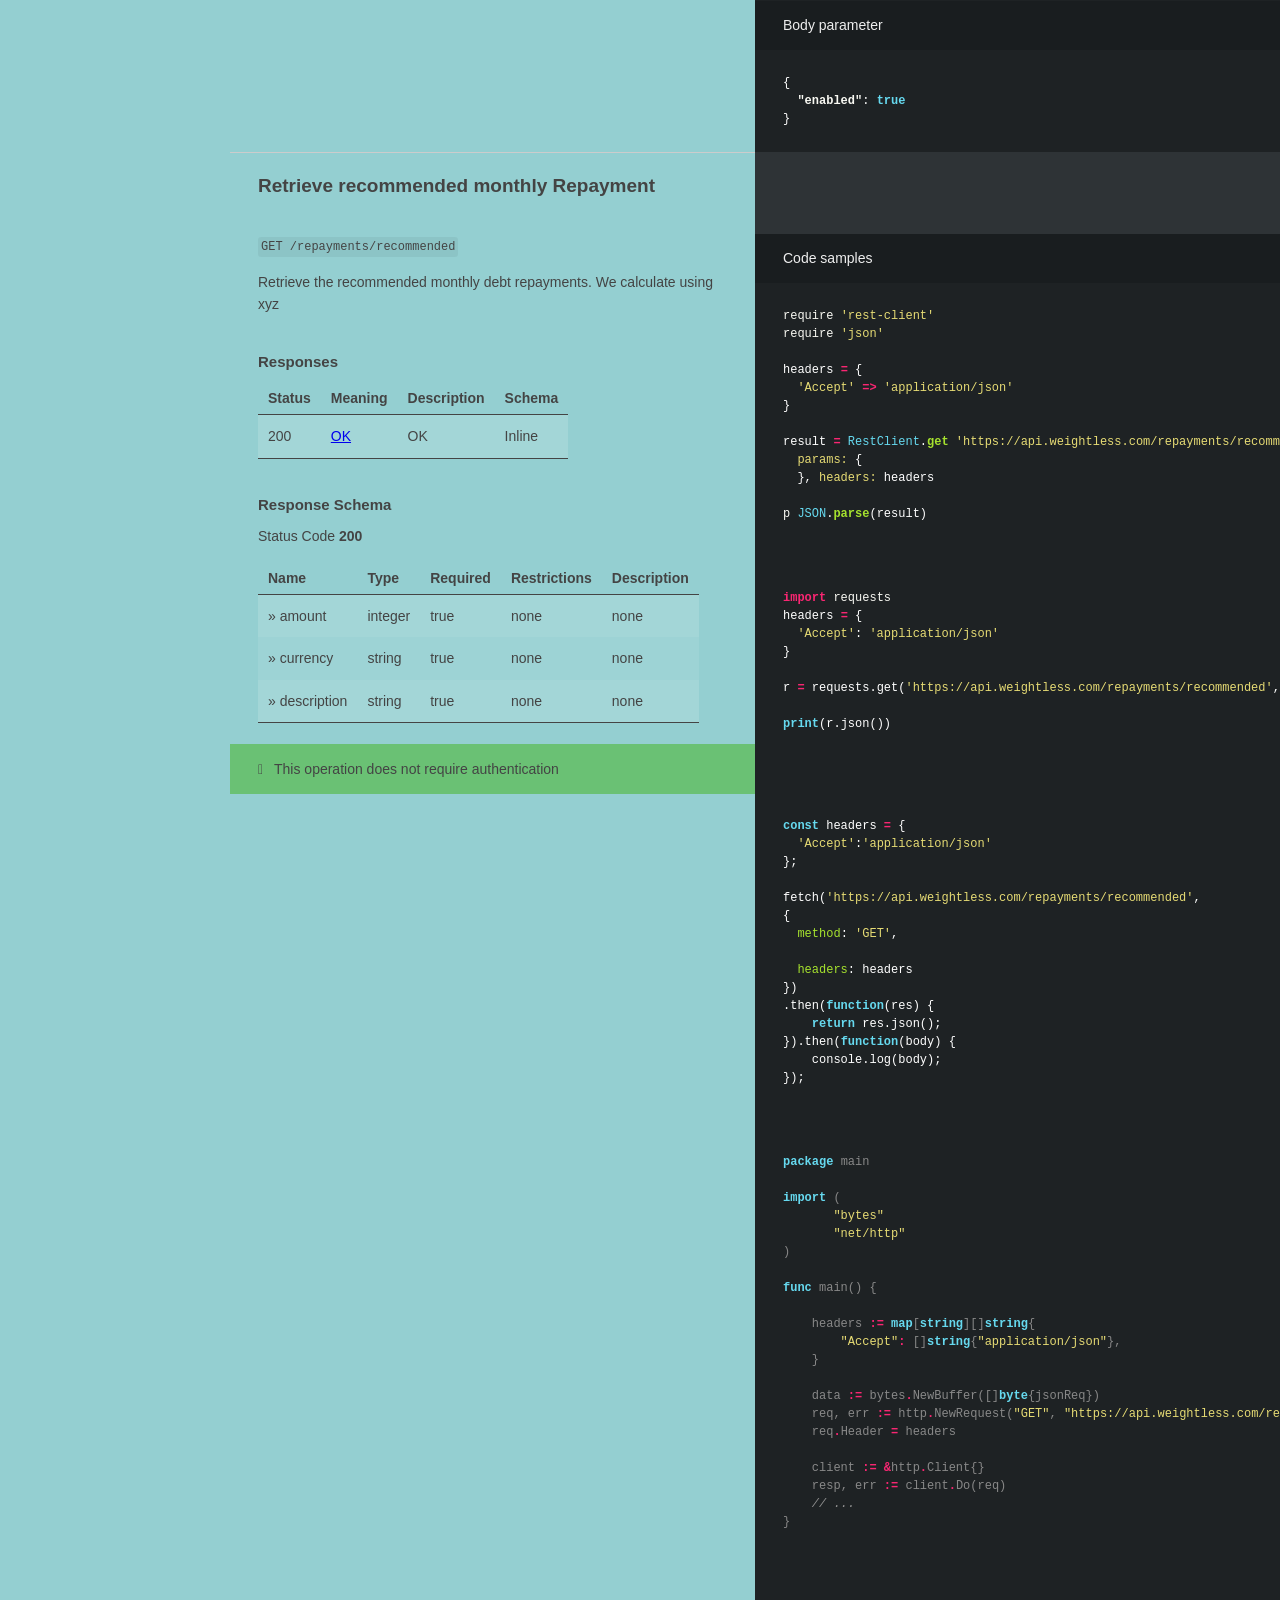
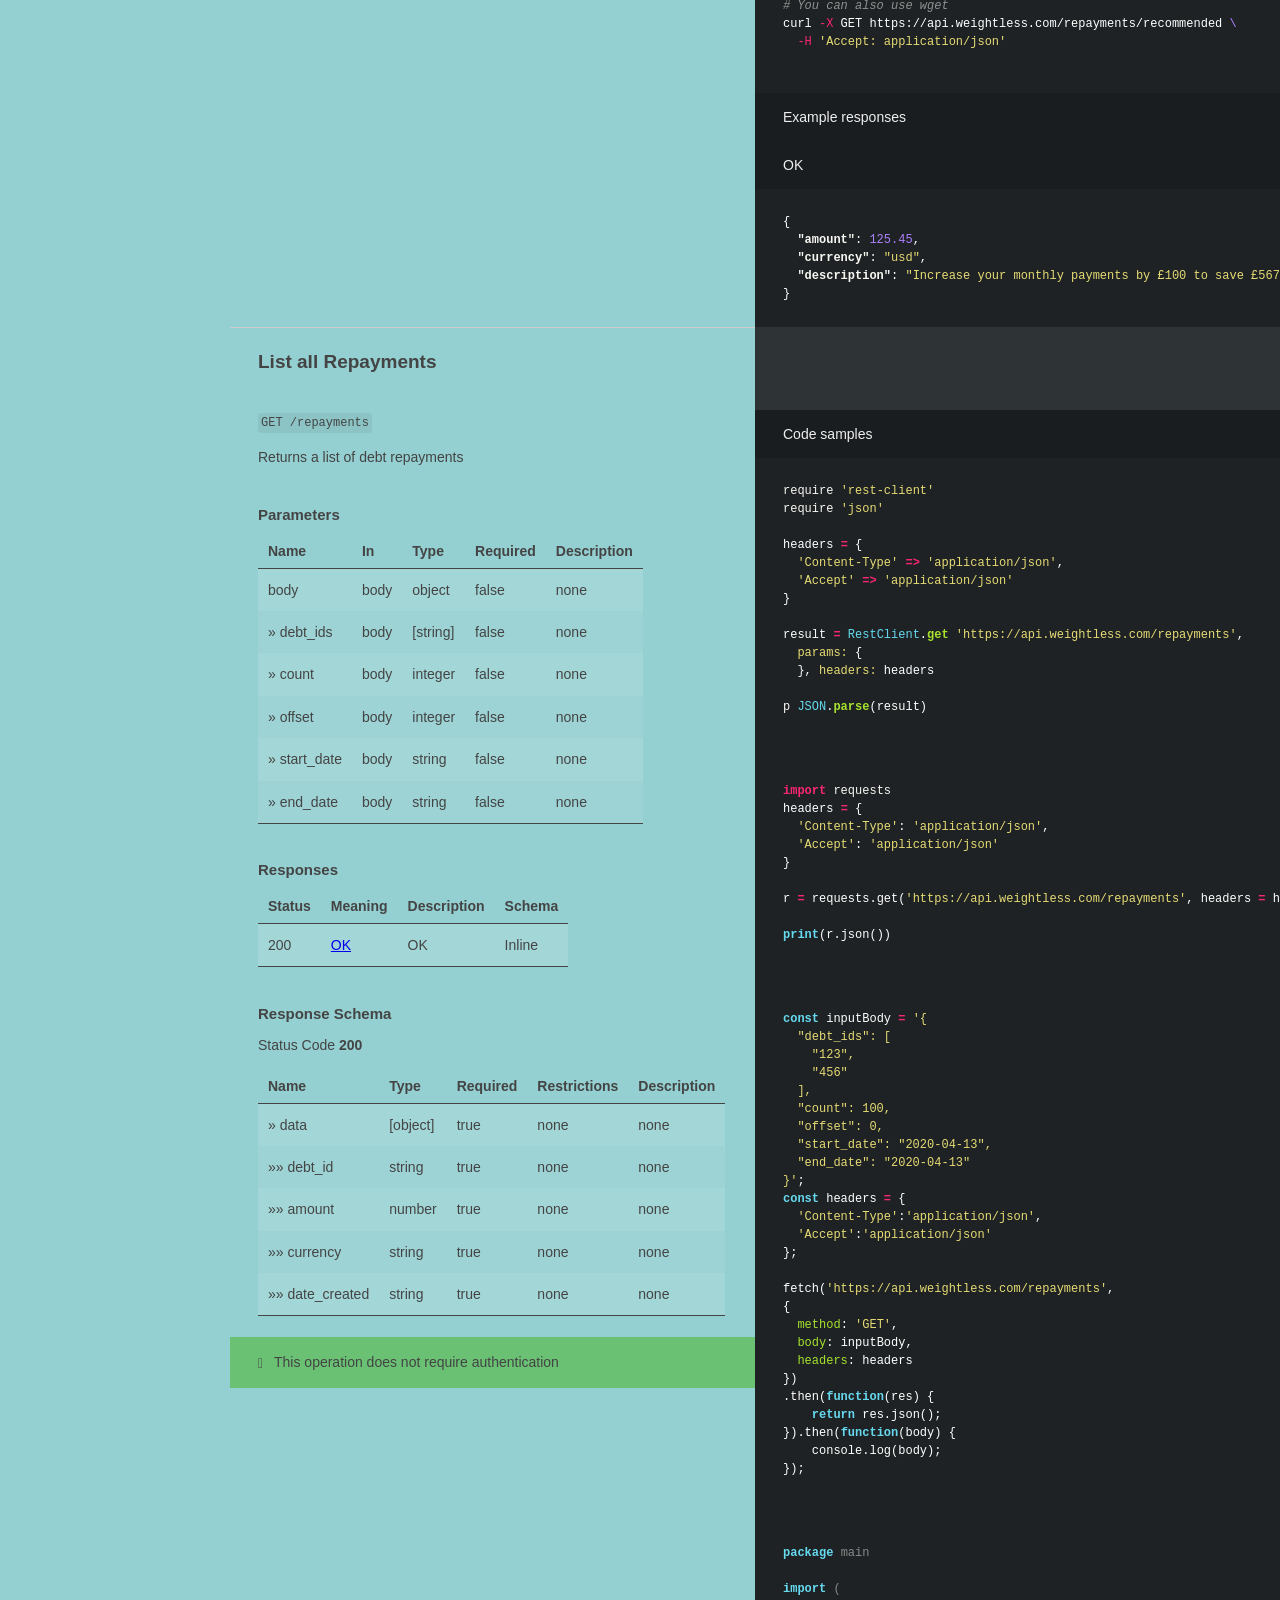
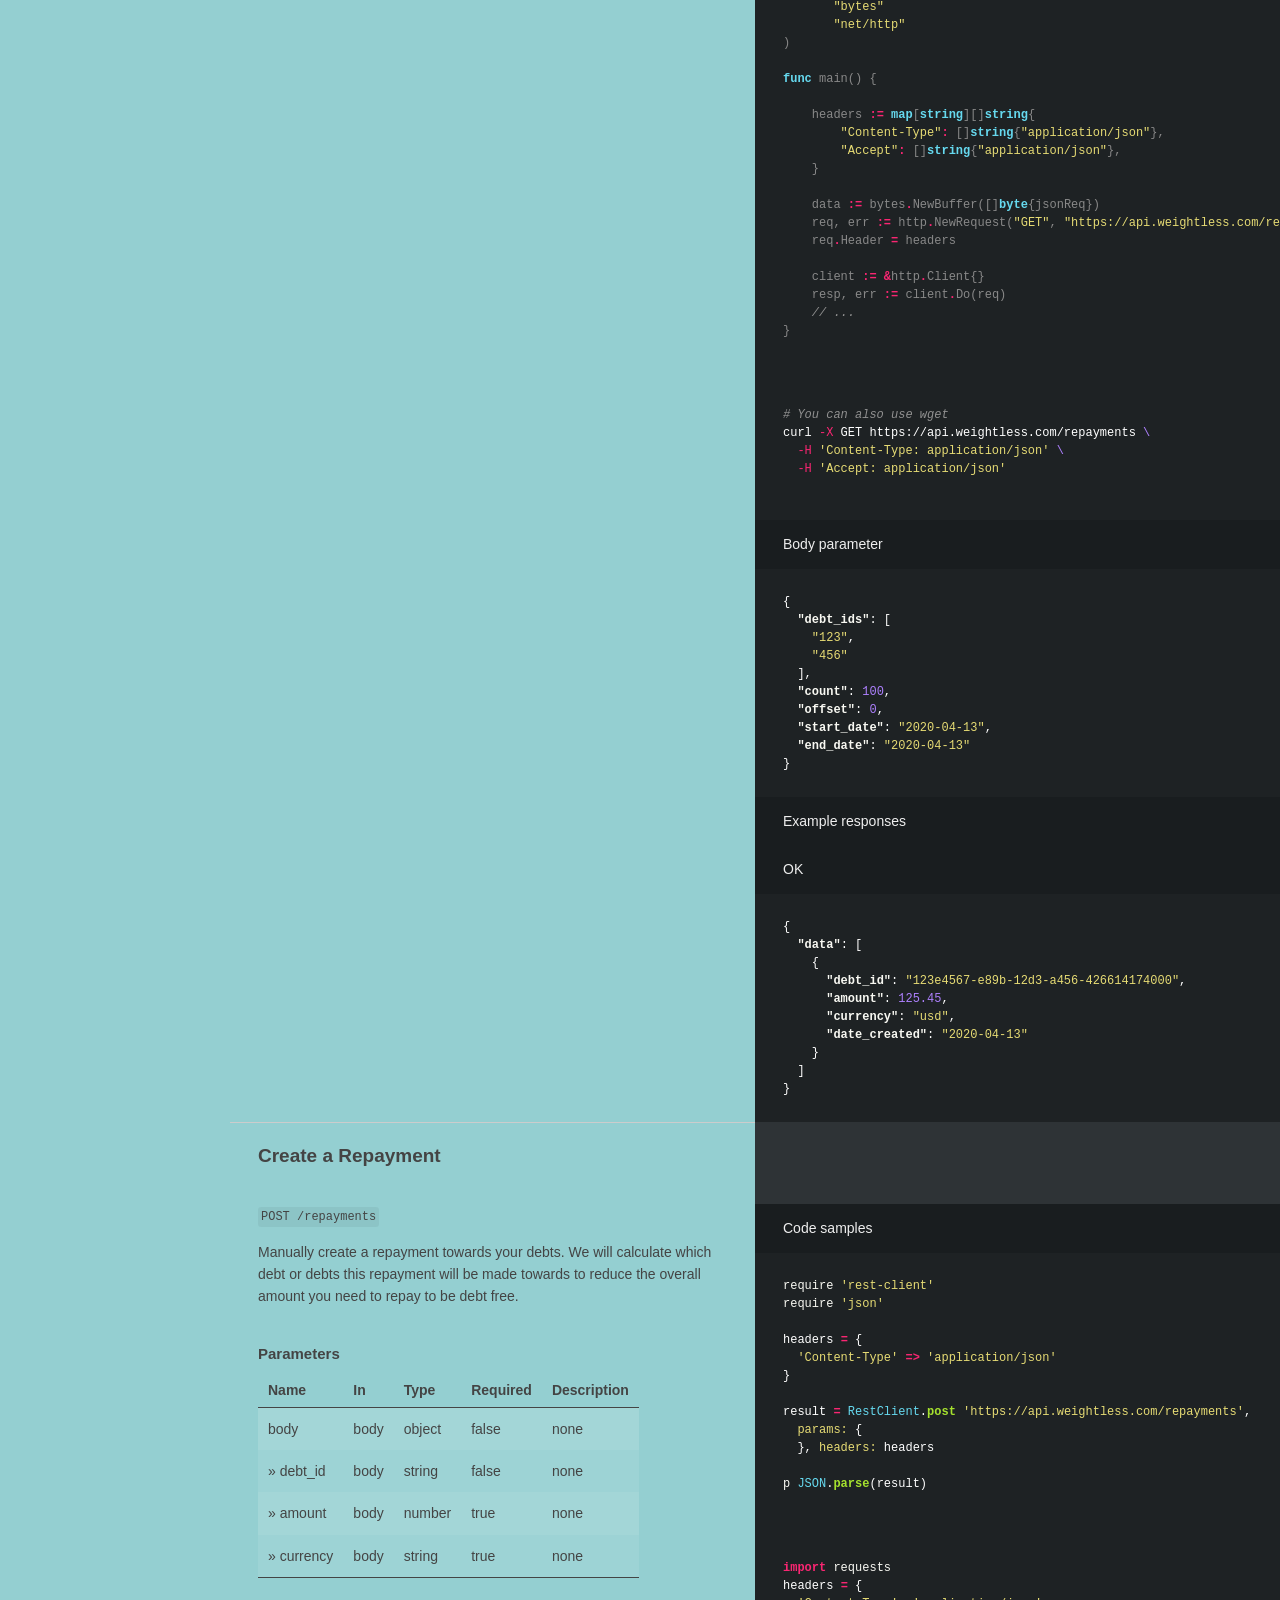
==== commit 540a7d19: "deploy: e390ce16872ebc8659b2e56915a6d7f0542a578f" ====
--- a/010722-index.html
+++ b/010722-index.html
@@ -10,12 +10,52 @@
     <style media="screen">
       .highlight table td { padding: 5px; }
 .highlight table pre { margin: 0; }
+.highlight .c, .highlight .ch, .highlight .cd, .highlight .cpf {
+  color: #75715e;
+  font-style: italic;
+}
+.highlight .cm {
+  color: #75715e;
+  font-style: italic;
+}
+.highlight .c1 {
+  color: #75715e;
+  font-style: italic;
+}
+.highlight .cp {
+  color: #75715e;
+  font-weight: bold;
+}
+.highlight .cs {
+  color: #75715e;
+  font-weight: bold;
+  font-style: italic;
+}
+.highlight .err {
+  color: #960050;
+  background-color: #1e0010;
+}
+.highlight .gi {
+  color: #ffffff;
+  background-color: #324932;
+}
+.highlight .gd {
+  color: #ffffff;
+  background-color: #493131;
+}
+.highlight .ge {
+  color: #000000;
+  font-style: italic;
+}
+.highlight .gr {
+  color: #aa0000;
+}
+.highlight .gt {
+  color: #aa0000;
+}
 .highlight .gh {
   color: #999999;
 }
-.highlight .sr {
-  color: #f6aa11;
-}
 .highlight .go {
   color: #888888;
 }
@@ -23,177 +63,164 @@
   color: #555555;
 }
 .highlight .gs {
+  font-weight: bold;
 }
 .highlight .gu {
   color: #aaaaaa;
 }
-.highlight .nb {
-  color: #f6aa11;
-}
-.highlight .cm {
-  color: #75715e;
-}
-.highlight .cp {
-  color: #75715e;
-}
-.highlight .c1 {
-  color: #75715e;
-}
-.highlight .cs {
-  color: #75715e;
-}
-.highlight .c, .highlight .ch, .highlight .cd, .highlight .cpf {
-  color: #75715e;
-}
-.highlight .err {
-  color: #960050;
-}
-.highlight .gr {
-  color: #960050;
-}
-.highlight .gt {
-  color: #960050;
-}
-.highlight .gd {
-  color: #49483e;
-}
-.highlight .gi {
-  color: #49483e;
-}
-.highlight .ge {
-  color: #49483e;
+.highlight .k, .highlight .kv {
+  color: #66d9ef;
+  font-weight: bold;
 }
 .highlight .kc {
   color: #66d9ef;
+  font-weight: bold;
 }
 .highlight .kd {
   color: #66d9ef;
+  font-weight: bold;
+}
+.highlight .kp {
+  color: #66d9ef;
+  font-weight: bold;
 }
 .highlight .kr {
   color: #66d9ef;
+  font-weight: bold;
+}
+.highlight .kt {
+  color: #66d9ef;
+  font-weight: bold;
+}
+.highlight .kn {
+  color: #f92672;
+  font-weight: bold;
+}
+.highlight .ow {
+  color: #f92672;
+  font-weight: bold;
+}
+.highlight .o {
+  color: #f92672;
+  font-weight: bold;
+}
+.highlight .mf {
+  color: #ae81ff;
+}
+.highlight .mh {
+  color: #ae81ff;
+}
+.highlight .il {
+  color: #ae81ff;
+}
+.highlight .mi {
+  color: #ae81ff;
+}
+.highlight .mo {
+  color: #ae81ff;
+}
+.highlight .m, .highlight .mb, .highlight .mx {
+  color: #ae81ff;
+}
+.highlight .se {
+  color: #ae81ff;
+}
+.highlight .sa {
+  color: #66d9ef;
+  font-weight: bold;
+}
+.highlight .sb {
+  color: #e6db74;
+}
+.highlight .sc {
+  color: #e6db74;
+}
+.highlight .sd {
+  color: #e6db74;
+}
+.highlight .s2 {
+  color: #e6db74;
+}
+.highlight .sh {
+  color: #e6db74;
+}
+.highlight .si {
+  color: #e6db74;
+}
+.highlight .sx {
+  color: #e6db74;
+}
+.highlight .sr {
+  color: #e6db74;
+}
+.highlight .s1 {
+  color: #e6db74;
+}
+.highlight .ss {
+  color: #e6db74;
+}
+.highlight .s, .highlight .dl {
+  color: #e6db74;
+}
+.highlight .na {
+  color: #a6e22e;
+}
+.highlight .nc {
+  color: #a6e22e;
+  font-weight: bold;
+}
+.highlight .nd {
+  color: #a6e22e;
+  font-weight: bold;
+}
+.highlight .ne {
+  color: #a6e22e;
+  font-weight: bold;
+}
+.highlight .nf, .highlight .fm {
+  color: #a6e22e;
+  font-weight: bold;
 }
 .highlight .no {
   color: #66d9ef;
 }
-.highlight .kt {
-  color: #66d9ef;
-}
-.highlight .mf {
-  color: #ae81ff;
-}
-.highlight .mh {
-  color: #ae81ff;
-}
-.highlight .il {
-  color: #ae81ff;
-}
-.highlight .mi {
-  color: #ae81ff;
-}
-.highlight .mo {
-  color: #ae81ff;
-}
-.highlight .m, .highlight .mb, .highlight .mx {
-  color: #ae81ff;
-}
-.highlight .sc {
-  color: #ae81ff;
-}
-.highlight .se {
-  color: #ae81ff;
-}
-.highlight .ss {
-  color: #ae81ff;
-}
-.highlight .sd {
-  color: #e6db74;
-}
-.highlight .s2 {
-  color: #e6db74;
-}
-.highlight .sb {
-  color: #e6db74;
-}
-.highlight .sh {
-  color: #e6db74;
-}
-.highlight .si {
-  color: #e6db74;
-}
-.highlight .sx {
-  color: #e6db74;
-}
-.highlight .s1 {
-  color: #e6db74;
-}
-.highlight .s, .highlight .sa, .highlight .dl {
-  color: #e6db74;
-}
-.highlight .na {
-  color: #a6e22e;
-}
-.highlight .nc {
-  color: #a6e22e;
-}
-.highlight .nd {
-  color: #a6e22e;
-}
-.highlight .ne {
-  color: #a6e22e;
-}
-.highlight .nf, .highlight .fm {
-  color: #a6e22e;
+.highlight .bp {
+  color: #f8f8f2;
+}
+.highlight .nb {
+  color: #f8f8f2;
+}
+.highlight .ni {
+  color: #f8f8f2;
+}
+.highlight .nn {
+  color: #f8f8f2;
 }
 .highlight .vc {
-  color: #ffffff;
-}
-.highlight .nn {
-  color: #ffffff;
-}
-.highlight .ni {
-  color: #ffffff;
-}
-.highlight .bp {
-  color: #ffffff;
+  color: #f8f8f2;
 }
 .highlight .vg {
-  color: #ffffff;
+  color: #f8f8f2;
 }
 .highlight .vi {
-  color: #ffffff;
+  color: #f8f8f2;
 }
 .highlight .nv, .highlight .vm {
-  color: #ffffff;
+  color: #f8f8f2;
 }
 .highlight .w {
-  color: #ffffff;
-}
-.highlight {
-  color: #ffffff;
-}
-.highlight .n, .highlight .py, .highlight .nx {
-  color: #ffffff;
+  color: #f8f8f2;
 }
 .highlight .nl {
-  color: #f92672;
-}
-.highlight .ow {
-  color: #f92672;
+  color: #f8f8f2;
+  font-weight: bold;
 }
 .highlight .nt {
   color: #f92672;
 }
-.highlight .k, .highlight .kv {
-  color: #f92672;
-}
-.highlight .kn {
-  color: #f92672;
-}
-.highlight .kp {
-  color: #f92672;
-}
-.highlight .o {
-  color: #f92672;
+.highlight {
+  color: #f8f8f2;
+  background-color: #49483e;
 }
     </style>
     <style media="print">
